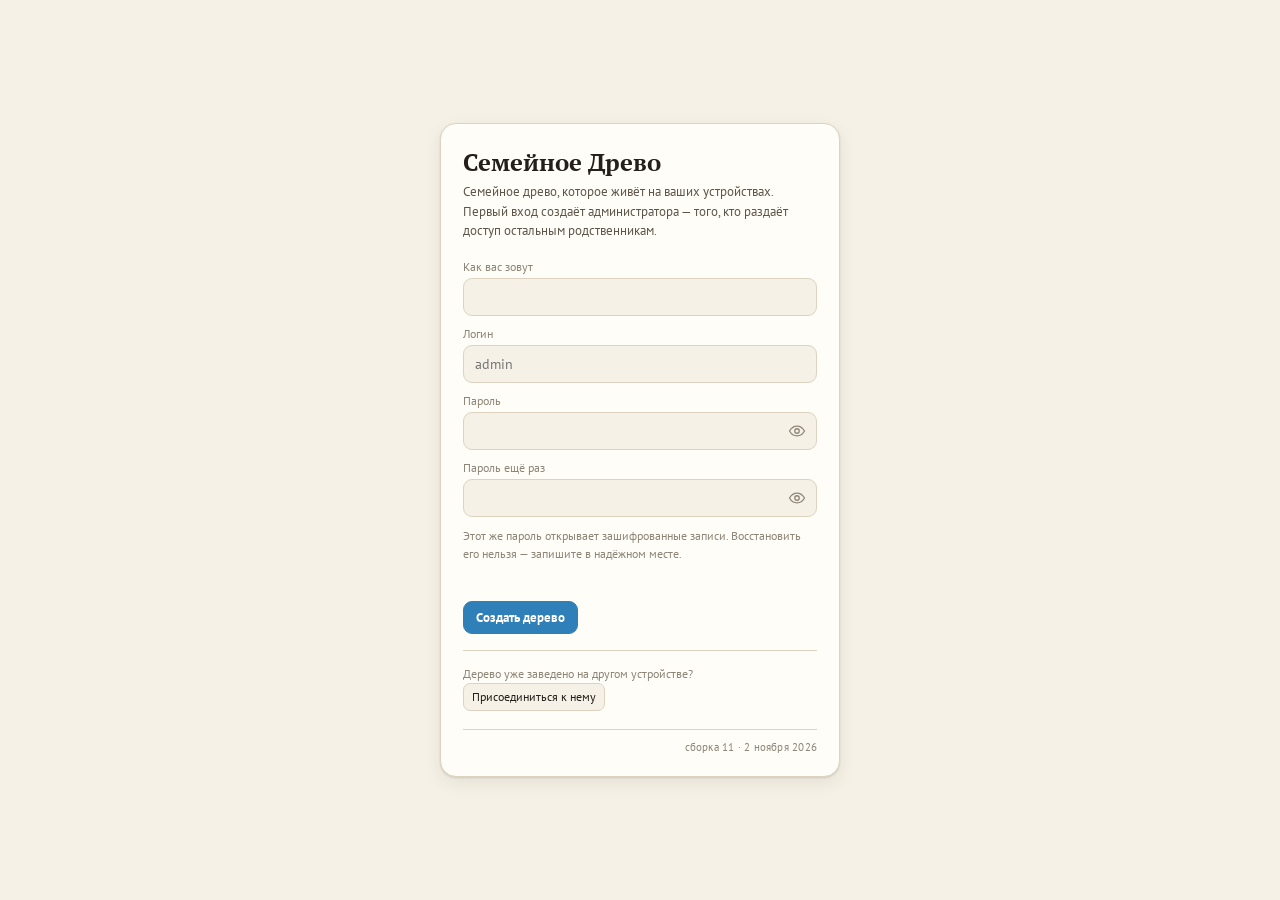
==== index.html @ 8a09f3ac "Add files via upload" ====
<!doctype html>
<html lang="ru">
<head>
<link rel="manifest" href="manifest.webmanifest">
<link rel="apple-touch-icon" href="icons/icon-192.png">
<meta charset="utf-8">
<meta name="viewport" content="width=device-width, initial-scale=1, viewport-fit=cover">
<title>Семейное Древо</title>
<meta name="theme-color" content="#2f7fb8">
<link rel="stylesheet" href="https://fonts.googleapis.com/css2?family=PT+Sans:wght@400;700&family=PT+Serif:wght@400;700&family=PT+Mono&display=swap">
<style>/* Семейное Древо — оформление.
   Композиция: верхняя панель → вкладки → полотно во всю высоту;
   слева выдвижная карточка персоны, справа внизу переключатель вида дерева. */

:root {
  /* бумага и чернила: палитра старого семейного альбома */
  --paper:        #f6f1e6;
  --paper-2:      #fffdf8;
  --ink:          #241f1a;
  --ink-soft:     #5d554a;
  --ink-faint:    #8d8577;
  --line:         #ddd3c0;
  --accent:       #2f7fb8;
  --accent-ink:   #ffffff;
  --male:         #cde6f7;
  --male-top:     #eaf5fd;
  --male-bot:     #afd4ee;
  --male-edge:    #6aa9d4;
  --female:       #fbd3e2;
  --female-top:   #fdeef4;
  --female-bot:   #f4b8ce;
  --female-edge:  #dd8fae;
  --neutral:      #ece7dc;
  --neutral-top:  #f7f4ec;
  --neutral-bot:  #ded7c8;
  --neutral-edge: #bdb3a1;
  --mourn:        #15120f;
  --line-tree:    #a69c89;
  --good:         #3f7d5a;
  --warn:         #a9741f;
  --bad:          #a4402f;
  --shadow:       0 1px 2px rgba(40,32,20,.14), 0 6px 18px rgba(40,32,20,.08);
  --radius:       10px;

  --font-display: "PT Serif", Georgia, "Times New Roman", serif;
  --font-body:    "PT Sans", "Segoe UI", system-ui, -apple-system, sans-serif;
  --font-data:    "PT Mono", ui-monospace, "SF Mono", Consolas, monospace;
  --ui-size:      14px;
  --tab-size:     14px;
  --icon-size:    17px;
  --tree-bg:      var(--paper);
  color-scheme: light;
}

@media (prefers-color-scheme: dark) {
  :root:not([data-theme="light"]) {
    --paper:        #1a1714;
    --paper-2:      #221e1a;
    --ink:          #ece5d9;
    --ink-soft:     #b3a998;
    --ink-faint:    #837a6c;
    --line:         #3a342c;
    --accent:       #5fa8dc;
    --accent-ink:   #10212c;
    --male:         #1d3444;
    --male-top:     #27465c;
    --male-bot:     #16262f;
    --male-edge:    #3f6f93;
    --female:       #3c2230;
    --female-top:   #4e2d3f;
    --female-bot:   #2d1924;
    --female-edge:  #8d5570;
    --neutral:      #2a251f;
    --neutral-top:  #38322a;
    --neutral-bot:  #1f1b16;
    --neutral-edge: #4d463c;
    --mourn:        #000000;
    --line-tree:    #6b6353;
    --good:         #6fae89;
    --warn:         #d3a55c;
    --bad:          #d47a68;
    --shadow:       0 1px 2px rgba(0,0,0,.4), 0 6px 20px rgba(0,0,0,.35);
    color-scheme: dark;
  }
}
:root[data-theme="dark"] {
  --paper:        #1a1714;
  --paper-2:      #221e1a;
  --ink:          #ece5d9;
  --ink-soft:     #b3a998;
  --ink-faint:    #837a6c;
  --line:         #3a342c;
  --accent:       #5fa8dc;
  --accent-ink:   #10212c;
  --male:         #1d3444;
  --male-top:     #27465c;
  --male-bot:     #16262f;
  --male-edge:    #3f6f93;
  --female:       #3c2230;
  --female-top:   #4e2d3f;
  --female-bot:   #2d1924;
  --female-edge:  #8d5570;
  --neutral:      #2a251f;
  --neutral-top:  #38322a;
  --neutral-bot:  #1f1b16;
  --neutral-edge: #4d463c;
  --mourn:        #000000;
  --line-tree:    #6b6353;
  --good:         #6fae89;
  --warn:         #d3a55c;
  --bad:          #d47a68;
  --shadow:       0 1px 2px rgba(0,0,0,.4), 0 6px 20px rgba(0,0,0,.35);
  color-scheme: dark;
}

* { box-sizing: border-box; }
/* flex и grid перебивают стандартное поведение hidden — возвращаем его */
[hidden] { display: none !important; }
html, body { height: 100%; }
body {
  margin: 0;
  font-family: var(--font-body);
  font-size: var(--ui-size);
  background: var(--paper);
  color: var(--ink);
  -webkit-text-size-adjust: 100%;
  overflow: hidden;
}
button, input, select, textarea { font: inherit; color: inherit; }
button { cursor: pointer; }
h1, h2, h3 { font-family: var(--font-display); font-weight: 700; text-wrap: balance; margin: 0; }
a { color: var(--accent); }

/* ---------- каркас ---------- */
#app { display: flex; flex-direction: column; height: 100%; }

.topbar {
  display: flex; align-items: center; gap: 10px;
  padding-block: 8px;
  padding-left: max(12px, env(safe-area-inset-left, 0px));
  padding-right: max(12px, env(safe-area-inset-right, 0px));
  background: var(--paper-2);
  border-bottom: 1px solid var(--line);
  flex: 0 0 auto;
}
.brand { display: flex; align-items: center; gap: 8px; min-width: 0; }
.brand-mark {
  width: 26px; height: 26px; flex: 0 0 auto; border-radius: 7px;
  background: var(--accent); color: var(--accent-ink);
  display: grid; place-items: center; font-family: var(--font-display); font-weight: 700; font-size: 15px;
}
.brand-name { font-family: var(--font-display); font-size: 16px; font-weight: 700; white-space: nowrap; }
.tree-name {
  font-size: 12px; color: var(--ink-faint); white-space: nowrap;
  overflow: hidden; text-overflow: ellipsis;
}

.search-wrap { position: relative; flex: 1 1 auto; max-width: 440px; min-width: 0; }
.search-wrap input {
  width: 100%; padding: 7px 64px 7px 30px;
  border: 1px solid var(--line); border-radius: 999px;
  background: var(--paper); outline: none;
}
.search-wrap input:focus { border-color: var(--accent); box-shadow: 0 0 0 3px rgba(47,127,184,.18); }
.search-ico {
  position: absolute; left: 9px; top: 50%; transform: translateY(-50%);
  color: var(--ink-faint); font-size: 15px; display: flex; pointer-events: none;
}
.search-mic, .search-clear {
  position: absolute; top: 50%; transform: translateY(-50%);
  border: 0; background: transparent; padding: 5px; border-radius: 50%;
  line-height: 0; color: var(--ink-faint); font-size: 15px;
}
.search-mic:hover, .search-clear:hover { background: var(--neutral); color: var(--ink); }
.search-mic { right: 6px; }
.search-mic.rec { color: var(--bad); animation: pulse 1.1s infinite; }
.search-clear { right: 32px; }
@keyframes pulse { 50% { opacity: .35; } }
@media (prefers-reduced-motion: reduce) { .search-mic.rec { animation: none; } }

.results {
  position: absolute; top: calc(100% + 6px); left: 0; right: 0; z-index: 60;
  background: var(--paper-2); border: 1px solid var(--line); border-radius: 12px;
  box-shadow: var(--shadow); max-height: 60vh; overflow: auto; padding: 4px;
}
.results button {
  display: flex; gap: 10px; align-items: center; width: 100%; text-align: left;
  border: 0; background: transparent; padding: 7px 8px; border-radius: 8px;
}
.results button:hover, .results button:focus-visible { background: var(--neutral); }
.results .r-sub { font-size: 12px; color: var(--ink-faint); }

.topbar-right { display: flex; align-items: center; gap: 6px; margin-left: auto; }
.ico { width: 1.25em; height: 1.25em; flex: 0 0 auto; display: block; }

.icon-btn {
  border: 1px solid transparent; background: transparent; color: var(--ink-soft);
  min-width: calc(var(--icon-size) * 2);
  height: calc(var(--icon-size) * 2);
  padding: 0 calc(var(--icon-size) * 0.4);
  border-radius: 9px; display: inline-flex; align-items: center; justify-content: center;
  gap: 6px; font-size: var(--icon-size); line-height: 1;
}
.icon-btn .lbl { font-size: calc(var(--ui-size) * 0.92); font-family: var(--font-body); }
.icon-btn:hover { background: var(--neutral); color: var(--ink); }
.icon-btn.accent { color: var(--accent); border-color: color-mix(in srgb, var(--accent) 35%, transparent); }
.icon-btn.accent:hover { background: color-mix(in srgb, var(--accent) 12%, transparent); color: var(--accent); }
@media (max-width: 1180px) { .icon-btn .lbl { display: none; } }
.who { font-size: 12px; color: var(--ink-faint); white-space: nowrap; }
.who b { color: var(--ink); font-weight: 700; }

/* ---------- вкладки ---------- */
.tabs {
  display: flex; align-items: stretch; gap: 2px; overflow-x: auto; flex: 0 0 auto;
  padding-left: max(8px, env(safe-area-inset-left, 0px));
  padding-right: max(8px, env(safe-area-inset-right, 0px));
  background: var(--paper-2); border-bottom: 1px solid var(--line);
  scrollbar-width: thin;
}
.tabs button {
  border: 0; background: transparent; color: var(--ink-soft);
  padding: 9px 14px; font-size: var(--tab-size); white-space: nowrap;
  border-bottom: 2px solid transparent; display: flex; align-items: center; gap: 6px;
}
.tabs button[aria-selected="true"] { color: var(--ink); border-bottom-color: var(--accent); font-weight: 700; }
.tabs .tab-add { color: var(--ink-faint); font-size: 16px; padding-inline: 10px; }
.tabs .tab-close { font-size: 12px; opacity: .5; }

/* ---------- панели ---------- */
.panes { position: relative; flex: 1 1 auto; min-height: 0; }
.pane { position: absolute; inset: 0; display: none; }
.pane.active { display: block; }
.pane-scroll { position: absolute; inset: 0; overflow: auto;
  padding-block: 16px;
  padding-left: max(16px, env(safe-area-inset-left, 0px));
  padding-right: max(16px, env(safe-area-inset-right, 0px));
}

/* ---------- полотно дерева ---------- */
#treeHost {
  position: absolute; inset: 0; overflow: hidden; touch-action: none;
  background: var(--tree-bg);
  cursor: grab;
}
/* своя картинка под деревом; приглушается слоем цвета сверху */
#treeBgImage {
  position: absolute; inset: 0; pointer-events: none;
  background-position: center; background-repeat: no-repeat;
  background-size: cover;
}
#treeBgImage.tile { background-repeat: repeat; background-size: auto; }
#treeBgImage::after {
  content: ""; position: absolute; inset: 0;
  background: var(--tree-bg); opacity: var(--tree-fade, .35);
}
#treeHost.grid {
  background:
    radial-gradient(circle at 1px 1px, var(--line) 1px, transparent 0) 0 0/28px 28px,
    var(--tree-bg);
}
#treeHost.grabbing { cursor: grabbing; }
#treeCanvas, #treeLines { position: absolute; left: 0; top: 0; transform-origin: 0 0; }
#treeLines { pointer-events: none; }
.lnk-parent, .lnk-couple {
  fill: none; stroke: var(--line-tree); stroke-width: 2;
  shape-rendering: crispEdges;          /* линии строго по осям — без размытия */
}
.lnk-couple { stroke: var(--accent); opacity: .6; }

.node {
  position: absolute; display: flex; align-items: center; gap: 8px;
  padding: 6px 8px;
  background: linear-gradient(170deg, var(--neutral-top) 0%, var(--neutral) 58%, var(--neutral-bot) 100%);
  border: 1px solid var(--neutral-edge);
  box-shadow: var(--shadow);
  transition: box-shadow .12s, transform .12s;
}
.node:hover { transform: translateY(-1px); box-shadow: 0 2px 4px rgba(40,32,20,.2), 0 10px 24px rgba(40,32,20,.14); }
.node.sex-m {
  background: linear-gradient(170deg, var(--male-top) 0%, var(--male) 58%, var(--male-bot) 100%);
  border-color: var(--male-edge);
}
.node.sex-f {
  background: linear-gradient(170deg, var(--female-top) 0%, var(--female) 58%, var(--female-bot) 100%);
  border-color: var(--female-edge);
}
/* раскрыта карточка этого человека — пометка снимается при закрытии */
.node.is-open { outline: 2px solid var(--accent); outline-offset: 1px; }

/* Траурная лента: человека нет в живых. Лежит на верхнем левом углу
   фотокарточки под 45°, обрезается её же формой — поэтому видна и при
   круглом фото, и при любом скруглении. */
/* Полоса идёт под 45° через верхний левый угол фотокарточки.
   Толщина и отступ от угла настраиваются: --mourn-w и --mourn-gap. */
.node-ph .mourn-corner,
.pv-ph .mourn-corner,
.sheet-ph .mourn-corner {
  position: absolute; left: 0; top: 0; right: 0; bottom: 0;
  pointer-events: none; z-index: 3;
  background: linear-gradient(135deg,
    transparent 0 var(--mourn-gap, 0px),
    var(--mourn) var(--mourn-gap, 0px),
    var(--mourn) calc(var(--mourn-gap, 0px) + var(--mourn-w, 14px)),
    transparent calc(var(--mourn-gap, 0px) + var(--mourn-w, 14px)));
}
/* Если фотокарточка отключена, лента ложится на угол самого эскиза. */
.node-mourn {
  position: absolute; inset: 0; border-radius: inherit;
  overflow: hidden; pointer-events: none; z-index: 4;
}
.node-mourn::before {
  content: ""; position: absolute; left: 0; top: 0; width: 70px; height: 70px;
  background: linear-gradient(135deg,
    transparent 0 var(--mourn-gap, 0px),
    var(--mourn) var(--mourn-gap, 0px),
    var(--mourn) calc(var(--mourn-gap, 0px) + var(--mourn-w, 14px)),
    transparent calc(var(--mourn-gap, 0px) + var(--mourn-w, 14px)));
}

.node-ph {
  flex: 0 0 auto; background: var(--paper-2) center/cover no-repeat;
  border: 1px solid rgba(0,0,0,.08); position: relative; overflow: hidden;
}
.node-ph .ico { width: 72%; height: 72%; margin: 14%; color: var(--ink-faint); opacity: .45; }
.node-ph.has-img .ico { display: none; }
.node-txt { min-width: 0; flex: 1 1 auto; overflow: hidden; }
.node-name { font-weight: 700; line-height: 1.2; overflow: hidden; display: -webkit-box; -webkit-line-clamp: 3; -webkit-box-orient: vertical; }
.node-years { color: var(--ink-soft); font-family: var(--font-data); margin-top: 2px; }
.node-lock { position: absolute; top: 2px; right: 3px; line-height: 0; opacity: .65; }
.node-plus {
  position: absolute; left: 50%; bottom: -11px; transform: translateX(-50%);
  width: 22px; height: 22px; border-radius: 50%; border: 1px solid var(--good);
  background: var(--paper-2); color: var(--good); line-height: 0;
  display: grid; place-items: center; padding: 0; z-index: 3;
  box-shadow: 0 1px 3px rgba(0,0,0,.25); opacity: 0; transition: opacity .12s;
}
.node-plus .ico { width: 14px; height: 14px; }
.node-plus:hover { background: var(--good); color: var(--paper-2); }
.node:hover .node-plus, .node-plus:focus-visible { opacity: 1; }
@media (pointer: coarse) { .node-plus { opacity: .92; } }

/* плавающие кнопки вида дерева — справа внизу */
.viewdock {
  position: absolute; z-index: 30;
  right: calc(12px + env(safe-area-inset-right, 0px));
  bottom: calc(12px + env(safe-area-inset-bottom, 0px));
  display: flex; gap: 6px; background: var(--paper-2);
  border: 1px solid var(--line); border-radius: 12px; padding: 4px; box-shadow: var(--shadow);
}
.viewdock button {
  border: 0; background: transparent; color: var(--ink-soft);
  padding: 7px 10px; border-radius: 9px; font-size: 13px;
  display: flex; align-items: center; gap: 6px;
}
.viewdock button[aria-pressed="true"] { background: var(--accent); color: var(--accent-ink); }
.zoomdock {
  position: absolute; z-index: 30;
  right: calc(12px + env(safe-area-inset-right, 0px));
  bottom: calc(62px + env(safe-area-inset-bottom, 0px));
  display: flex; flex-direction: column; gap: 4px;
}
.zoomdock button {
  width: 34px; height: 34px; border-radius: 9px; border: 1px solid var(--line);
  background: var(--paper-2); color: var(--ink-soft); box-shadow: var(--shadow);
  font-size: 15px; display: grid; place-items: center;
}
.zoomdock button:hover { color: var(--ink); background: var(--neutral); }

/* ---------- карточка персоны ---------- */
.sheet {
  position: absolute; z-index: 50; background: var(--paper-2);
  border: 1px solid var(--line); box-shadow: var(--shadow);
  display: flex; flex-direction: column;
  left: max(10px, env(safe-area-inset-left, 0px)); top: 10px; bottom: 10px; width: 370px;
  border-radius: 14px; overflow: hidden;
}
.sheet[hidden] { display: none !important; }
@media (max-width: 760px) {
  .sheet { left: 0; right: 0; width: auto; top: auto; height: 76%; border-radius: 16px 16px 0 0; bottom: 0; }
}
.sheet-head {
  display: flex; gap: 10px; align-items: flex-start; padding: 12px;
  border-bottom: 1px solid var(--line); flex: 0 0 auto;
}
.sheet-ph {
  width: 64px; height: 64px; border-radius: 10px; flex: 0 0 auto;
  background: var(--neutral) center/cover no-repeat; border: 1px solid var(--line);
  display: grid; place-items: center; font-size: 24px; color: var(--ink-faint);
}
.sheet-title { font-family: var(--font-display); font-size: 17px; line-height: 1.25; }
.sheet-sub { font-size: 12px; color: var(--ink-faint); margin-top: 3px; font-family: var(--font-data); }
.sheet-body { flex: 1 1 auto; overflow: auto; padding: 12px; }
.sheet-tabs { display: flex; flex-wrap: wrap; gap: 2px 0; padding: 0 10px; border-bottom: 1px solid var(--line); flex: 0 0 auto; }
.sheet-tabs button {
  border: 0; background: transparent; color: var(--ink-soft); padding: 8px 10px;
  font-size: 13px; border-bottom: 2px solid transparent; white-space: nowrap;
}
.sheet-tabs button[aria-selected="true"] { color: var(--ink); border-bottom-color: var(--accent); font-weight: 700; }

/* Название сверху, поле под ним во всю ширину: длинные значения
   (адрес, место, имя) помещаются целиком. */
.row { display: grid; grid-template-columns: 1fr; gap: 3px; margin-bottom: 10px; }
.row > label {
  font-size: 11px; letter-spacing: .04em; text-transform: uppercase;
  color: var(--ink-faint); padding: 0;
}
.row input:not([type=checkbox]):not([type=radio]),
.row select, .row textarea, .field-val {
  width: 100%; min-width: 0; padding: 7px 9px; border: 1px solid var(--line);
  border-radius: 8px; background: var(--paper); outline: none;
}
.row input:not([type=checkbox]):focus, .row select:focus, .row textarea:focus {
  border-color: var(--accent); box-shadow: 0 0 0 3px rgba(47,127,184,.16);
}
.row textarea { min-height: 70px; resize: vertical; }

/* Галочки и переключатели: свой размер, без растягивания на всю строку */
input[type=checkbox], input[type=radio] {
  width: 17px; height: 17px; flex: 0 0 auto; margin: 0;
  accent-color: var(--accent); cursor: pointer;
}
.row input[type=checkbox] { margin-top: 3px; }
label.inline { cursor: pointer; }
.inline { display: flex; gap: 6px; align-items: center; }
.inline > * { min-width: 0; }

.btn {
  border: 1px solid var(--line); background: var(--paper); color: var(--ink);
  padding: 7px 12px; border-radius: 9px; font-size: 13px; display: inline-flex; align-items: center; gap: 6px;
}
.btn:hover { background: var(--neutral); }
.btn-primary { background: var(--accent); border-color: var(--accent); color: var(--accent-ink); font-weight: 700; }
.btn-primary:hover { filter: brightness(1.07); background: var(--accent); }
.btn-danger { color: var(--bad); border-color: var(--bad); background: transparent; }
.btn-sm { padding: 4px 8px; font-size: 12px; border-radius: 7px; }
.btn-row { display: flex; flex-wrap: wrap; gap: 6px; margin-top: 10px; }

.chip {
  display: inline-flex; align-items: center; gap: 5px; padding: 3px 9px;
  border-radius: 999px; background: var(--neutral); font-size: 12px; color: var(--ink-soft);
}
.chip.lock { background: color-mix(in srgb, var(--warn) 18%, transparent); color: var(--warn); }

.sect-title {
  font-size: 11px; letter-spacing: .09em; text-transform: uppercase;
  color: var(--ink-faint); margin: 14px 0 7px;
}
.sect-title:first-child { margin-top: 0; }

.media-grid { display: grid; grid-template-columns: repeat(auto-fill, minmax(84px, 1fr)); gap: 7px; }
.media-tile {
  position: relative; aspect-ratio: 1; border-radius: 9px; overflow: hidden;
  border: 1px solid var(--line); background: var(--neutral) center/cover no-repeat;
  display: grid; place-items: center; font-size: 22px; color: var(--ink-faint); padding: 0;
}
.media-tile .m-name {
  position: absolute; inset: auto 0 0 0; background: rgba(0,0,0,.55); color: #fff;
  font-size: 10px; padding: 2px 4px; white-space: nowrap; overflow: hidden; text-overflow: ellipsis;
}
.media-tile .m-lock { position: absolute; top: 3px; right: 3px; font-size: 11px; }

.list { display: flex; flex-direction: column; gap: 6px; }
.list-item {
  display: flex; gap: 9px; align-items: center; padding: 8px 10px;
  border: 1px solid var(--line); border-radius: 10px; background: var(--paper);
}
.list-item .li-main { flex: 1 1 auto; min-width: 0; }
.list-item .li-sub { font-size: 12px; color: var(--ink-faint); }
.mini-ph {
  width: 34px; height: 34px; border-radius: 8px; flex: 0 0 auto;
  background: var(--neutral) center/cover no-repeat; display: grid; place-items: center;
  font-size: 15px; color: var(--ink-faint); border: 1px solid var(--line);
}
.mini-ph .ico { width: 20px; height: 20px; }
.sheet-ph { position: relative; overflow: hidden; }
.sheet-ph .ico { width: 34px; height: 34px; opacity: .45; }
.media-tile .ico { width: 26px; height: 26px; }
.m-lock .ico { width: 13px; height: 13px; }
.node-lock .ico { width: 11px; height: 11px; }
.tab-close .ico { width: 12px; height: 12px; vertical-align: -1px; }
.mic-btn { padding: 5px 7px; line-height: 0; }
.btn .ico { width: 1.1em; height: 1.1em; }

/* ---------- модальные окна ---------- */
.modal-back {
  position: fixed; inset: 0; z-index: 100; background: rgba(20,14,8,.45);
  display: grid; place-items: center; padding: 16px;
}
.modal-back[hidden] { display: none !important; }
.modal {
  background: var(--paper-2); border: 1px solid var(--line); border-radius: 14px;
  box-shadow: var(--shadow); width: min(560px, 100%); max-height: 88vh;
  display: flex; flex-direction: column; overflow: hidden;
}
/* настройки шире: иначе ползунки и образец тесно жмутся друг к другу */
.modal.wide { width: min(880px, 100%); max-height: 92vh; }
/* вкладки настроек закреплены, прокручивается только содержимое */
.modal.wide .modal-body {
  padding: 0; display: flex; flex-direction: column; overflow: hidden; min-height: 0;
}
.modal.wide #setTabs {
  flex: 0 0 auto; margin: 0; padding: 0 15px;
  border-bottom: 1px solid var(--line); background: var(--paper-2);
}
.modal.wide #setBody {
  flex: 1 1 auto; overflow: auto; min-height: 0;
  padding: 0 15px 15px;
}
.modal-head { padding: 13px 15px; border-bottom: 1px solid var(--line); display: flex; align-items: center; gap: 10px; }
.modal-head h2 { font-size: 16px; flex: 1 1 auto; }
.modal-body { padding: 15px; overflow: auto; }
.modal-foot { padding: 11px 15px; border-top: 1px solid var(--line); display: flex; gap: 8px; justify-content: flex-end; flex-wrap: wrap; }

/* ---------- экран входа ---------- */
.gate {
  position: fixed; inset: 0; z-index: 200; display: grid; place-items: center;
  background: var(--paper);
  padding-block: 24px;
  padding-left: max(16px, env(safe-area-inset-left, 0px));
  padding-right: max(16px, env(safe-area-inset-right, 0px));
  overflow: auto;
}
.gate[hidden] { display: none !important; }
.gate-card {
  width: min(400px, 100%); background: var(--paper-2); border: 1px solid var(--line);
  border-radius: 16px; padding: 22px; box-shadow: var(--shadow);
}
.gate h1 { font-size: 24px; margin-bottom: 4px; }
.gate .lede { color: var(--ink-soft); font-size: 13px; margin: 0 0 18px; line-height: 1.5; }
.gate label { display: block; font-size: 12px; color: var(--ink-faint); margin: 10px 0 4px; }
.gate input {
  width: 100%; padding: 9px 11px; border: 1px solid var(--line);
  border-radius: 9px; background: var(--paper); outline: none;
}
.gate input:focus { border-color: var(--accent); box-shadow: 0 0 0 3px rgba(47,127,184,.18); }
.gate .err { color: var(--bad); font-size: 12px; min-height: 16px; margin-top: 8px; }
.gate .alt { margin-top: 14px; display: flex; gap: 8px; flex-wrap: wrap; }
/* номер сборки — чтобы было видно, обновилась ли программа на этом устройстве */
.gate-ver {
  margin: 18px 0 0; padding-top: 10px; border-top: 1px solid var(--line);
  font-size: 11px; color: var(--ink-faint); text-align: right; letter-spacing: .02em;
}

/* ---------- фото, изменения, календарь, карта ---------- */
.photo-wall { display: grid; grid-template-columns: repeat(auto-fill, minmax(132px, 1fr)); gap: 9px; }
.photo-wall .media-tile { aspect-ratio: 4/3; }

.change {
  display: flex; gap: 10px; padding: 9px 11px; border-bottom: 1px solid var(--line); align-items: flex-start;
}
.change:last-child { border-bottom: 0; }
.change .c-dot {
  width: 8px; height: 8px; border-radius: 50%; flex: 0 0 auto; margin-top: 6px; background: var(--accent);
}
.change.add .c-dot { background: var(--good); }
.change.delete .c-dot { background: var(--bad); }
.change.media .c-dot { background: var(--warn); }
.change .c-meta { font-size: 12px; color: var(--ink-faint); font-family: var(--font-data); }

.cal-day {
  display: flex; gap: 10px; align-items: center; padding: 9px 11px;
  border: 1px solid var(--line); border-radius: 10px; background: var(--paper); margin-bottom: 7px;
}
.cal-when {
  flex: 0 0 auto; width: 62px; text-align: center; font-family: var(--font-data);
  font-size: 12px; color: var(--ink-soft); line-height: 1.3;
}
.cal-when b { display: block; font-size: 17px; color: var(--ink); }
.cal-soon { color: var(--good); font-weight: 700; }

#mapCanvas, .map-host {
  position: relative; width: 100%; height: 100%; overflow: hidden;
  background: var(--neutral); touch-action: none; cursor: grab;
  user-select: none; -webkit-user-select: none;
}
.map-tile { -webkit-user-drag: none; user-drag: none; pointer-events: none; }
#mapCanvas.grabbing { cursor: grabbing; }
.map-tile { position: absolute; width: 256px; height: 256px; }
.map-pin {
  position: absolute; width: 20px; height: 20px; margin: -20px 0 0 -10px;
  border-radius: 50% 50% 50% 0; transform: rotate(-45deg);
  border: 2px solid var(--paper-2); box-shadow: 0 1px 4px rgba(0,0,0,.4); padding: 0;
}
.map-pin.birth { background: var(--good); }
.map-pin.death { background: var(--ink-soft); }
.map-pin.event { background: var(--warn); }
.map-attr {
  position: absolute; right: 4px; bottom: 2px; font-size: 10px;
  background: rgba(255,255,255,.8); color: #333; padding: 1px 5px; border-radius: 4px;
}
.map-ctl { position: absolute; left: 10px; top: 10px; display: flex; flex-direction: column; gap: 4px; z-index: 5; }
.map-ctl .btn { width: 32px; height: 32px; padding: 0; display: grid; place-items: center; }

/* панель над картой выбора точки */
.map-tools {
  position: absolute; z-index: 6; left: 50px; right: 10px; top: 10px;
  display: flex; gap: 6px; align-items: center;
}
.map-tools input {
  flex: 1 1 auto; min-width: 0; padding: 7px 10px; border: 1px solid var(--line);
  border-radius: 9px; background: var(--paper-2); outline: none;
}
.map-tools input:focus { border-color: var(--accent); box-shadow: 0 0 0 3px rgba(47,127,184,.18); }
.map-tools .btn { background: var(--paper-2); }
.map-hits {
  position: absolute; z-index: 7; left: 50px; right: 10px; top: 50px;
  background: var(--paper-2); border: 1px solid var(--line); border-radius: 10px;
  box-shadow: var(--shadow); max-height: 220px; overflow: auto; padding: 4px;
}
.map-hits[hidden] { display: none !important; }
.map-hits button {
  display: block; width: 100%; text-align: left; border: 0; background: transparent;
  padding: 7px 9px; border-radius: 7px; font-size: 13px;
}
.map-hits button:hover { background: var(--neutral); }
.map-pick-wrap { position: relative; border: 1px solid var(--line); border-radius: 10px; overflow: hidden; }
.map-pick-wrap.full {
  position: fixed; inset: 0; z-index: 140; border-radius: 0; border: 0;
}
.map-crosshair {
  position: absolute; left: 50%; top: 50%; width: 28px; height: 28px; margin: -14px 0 0 -14px;
  pointer-events: none; z-index: 5; opacity: .5; color: var(--ink);
}

/* ---------- настройки ---------- */
.set-grid { display: grid; gap: 14px; grid-template-columns: repeat(auto-fit, minmax(260px, 1fr)); }
.set-card { border: 1px solid var(--line); border-radius: 12px; padding: 14px; background: var(--paper-2); }
.set-card h3 { font-size: 14px; margin-bottom: 10px; }
.set-row { display: grid; grid-template-columns: 1fr auto; gap: 8px; align-items: center; margin-bottom: 9px; font-size: 13px; }
.set-row input[type=range] { width: 120px; }
.set-row output { font-family: var(--font-data); font-size: 12px; color: var(--ink-faint); min-width: 38px; text-align: right; }
.swatches { display: flex; gap: 6px; flex-wrap: wrap; }
.swatch { width: 26px; height: 26px; border-radius: 7px; border: 2px solid transparent; padding: 0; }
.swatch[aria-pressed="true"] { border-color: var(--ink); }

.preview-node {
  display: inline-flex; align-items: center; gap: 8px; padding: 6px 8px;
  background: var(--male); border: 1px solid var(--male-edge); box-shadow: var(--shadow);
}

.empty { color: var(--ink-faint); font-size: 13px; text-align: center; padding: 34px 16px; line-height: 1.6; }
.toast {
  position: fixed; z-index: 300; left: 50%; transform: translateX(-50%);
  bottom: calc(22px + env(safe-area-inset-bottom, 0px));
  background: var(--ink); color: var(--paper); padding: 9px 15px; border-radius: 10px;
  font-size: 13px; box-shadow: var(--shadow); max-width: 90vw;
}
.toast[hidden] { display: none !important; }

.note { font-size: 12px; color: var(--ink-faint); line-height: 1.5; }
.sr { position: absolute; width: 1px; height: 1px; overflow: hidden; clip: rect(0 0 0 0); }
:focus-visible { outline: 2px solid var(--accent); outline-offset: 2px; }
table.data { width: 100%; border-collapse: collapse; font-size: 13px; }
table.data th, table.data td { text-align: left; padding: 6px 8px; border-bottom: 1px solid var(--line); }
table.data th { font-size: 11px; text-transform: uppercase; letter-spacing: .06em; color: var(--ink-faint); font-weight: 400; }

/* ---------- узкие экраны ---------- */
@media (max-width: 720px) {
  .brand-name, .tree-name { display: none; }
  .who { display: none; }
  .topbar { gap: 7px; }
  .icon-btn { width: 32px; height: 32px; font-size: 15px; }
  .viewdock button { padding: 7px 9px; font-size: 12px; }
  .viewdock button .lbl { display: none; }
}
@media (max-width: 420px) {
  #btnCalendar, #btnMap { display: none; }
  .viewdock { right: 8px; bottom: calc(8px + env(safe-area-inset-bottom, 0px)); }
  .zoomdock { bottom: calc(56px + env(safe-area-inset-bottom, 0px)); right: 8px; }
}

/* ---------- значок синхронизации ---------- */
#btnSync.spin .ico { animation: sync-spin 1.1s linear infinite; }
#btnSync.spin { color: var(--accent); }
#btnSync.bad { color: var(--warn); }
@keyframes sync-spin { to { transform: rotate(360deg); } }
@media (prefers-reduced-motion: reduce) { #btnSync.spin .ico { animation: none; } #btnSync.spin { opacity: .6; } }
.set-card details summary { outline-offset: 3px; }
.set-card ol { margin: 8px 0 0; }

/* ---------- приглашение в пустом дереве ---------- */
.tree-empty {
  position: absolute; inset: 0; z-index: 4;
  display: grid; place-items: center;
  padding-block: 24px;
  padding-left: max(16px, env(safe-area-inset-left, 0px));
  padding-right: max(16px, env(safe-area-inset-right, 0px));
  pointer-events: none;
}
.tree-empty[hidden] { display: none !important; }
.tree-empty > div {
  pointer-events: auto; text-align: center; max-width: 420px;
  background: var(--paper-2); border: 1px solid var(--line);
  border-radius: 16px; padding: 26px 22px; box-shadow: var(--shadow);
}
.tree-empty h2 { font-size: 19px; margin-bottom: 8px; }
.tree-empty p { color: var(--ink-soft); font-size: 13px; line-height: 1.6; margin: 0 0 16px; }
.tree-empty .ico { width: 42px; height: 42px; color: var(--accent); margin: 0 auto 12px; }
.tree-empty .btn-row { justify-content: center; }

/* ---------- живой образец окошка в настройках ---------- */
.preview-stage {
  border: 1px solid var(--line); border-radius: 12px;
  padding: 20px 14px; display: grid; place-items: center; gap: 12px;
  min-height: 132px; overflow: hidden;
}
.preview-stage .pv-row { display: flex; gap: 14px; align-items: center; flex-wrap: wrap; justify-content: center; }
.pv-node {
  position: relative; display: flex; align-items: center; gap: 8px; padding: 6px 8px;
  border: 1px solid var(--neutral-edge);
  background: linear-gradient(170deg, var(--neutral-top) 0%, var(--neutral) 58%, var(--neutral-bot) 100%);
  box-shadow: var(--shadow); flex: 0 0 auto;
}
.pv-node.m {
  background: linear-gradient(170deg, var(--male-top) 0%, var(--male) 58%, var(--male-bot) 100%);
  border-color: var(--male-edge);
}
.pv-node.f {
  background: linear-gradient(170deg, var(--female-top) 0%, var(--female) 58%, var(--female-bot) 100%);
  border-color: var(--female-edge);
}

.pv-txt { overflow: hidden; }
.pv-ph {
  position: relative;        /* без этого лента ложилась не на фото, а на весь эскиз */
  flex: 0 0 auto; background: var(--paper-2); border: 1px solid rgba(0,0,0,.08);
  display: grid; place-items: center; color: var(--ink-faint); overflow: hidden;
}
.pv-ph .ico { width: 72%; height: 72%; opacity: .45; }
.pv-txt { min-width: 0; }
.pv-name { font-weight: 700; line-height: 1.2; }
.pv-years { color: var(--ink-soft); font-family: var(--font-data); margin-top: 2px; }
.preview-hint { font-size: 11px; color: var(--ink-faint); text-align: center; }

/* ---------- выбор цвета ---------- */
.color-pick { display: flex; gap: 8px; align-items: center; flex-wrap: wrap; }
.color-pick input[type=color] {
  width: 34px; height: 28px; padding: 0; border: 1px solid var(--line);
  border-radius: 7px; background: transparent; cursor: pointer;
}

/* ---------- строка журнала с удалением ---------- */
.change { position: relative; }
.change .c-del {
  opacity: 0; border: 0; background: transparent; color: var(--ink-faint);
  padding: 4px; border-radius: 7px; line-height: 0; flex: 0 0 auto; align-self: center;
}
.change:hover .c-del, .change .c-del:focus-visible { opacity: 1; }
.change .c-del:hover { color: var(--bad); background: color-mix(in srgb, var(--bad) 12%, transparent); }
@media (pointer: coarse) { .change .c-del { opacity: .65; } }

/* ---------- настройки на узком экране ---------- */
@media (max-width: 560px) {
  .set-row {
    grid-template-columns: 1fr;
    justify-items: start;
    gap: 5px;
    padding-bottom: 4px;
    border-bottom: 1px solid var(--line);
  }
  .set-row:last-child { border-bottom: 0; }
  .set-row > span:first-child { color: var(--ink-faint); font-size: 12px; }
  .set-row input[type=range] { width: 100%; max-width: 260px; }
  .set-row .inline { width: 100%; }
  .set-row select { max-width: 100%; }
  .color-pick { width: 100%; }
}

/* ---------- полоса сохранения в карточке ---------- */
.sheet-bar {
  flex: 0 0 auto; display: flex; align-items: center; gap: 8px;
  padding: 9px 12px; border-top: 1px solid var(--line);
  background: color-mix(in srgb, var(--warn) 12%, var(--paper-2));
}
.sheet-bar .bar-count { flex: 1 1 auto; font-size: 12px; color: var(--ink-soft); min-width: 0; }

/* ---------- строка «на карте» ---------- */
.map-row { display: flex; flex-wrap: wrap; gap: 6px; align-items: center; }
.map-link {
  display: inline-flex; align-items: center; gap: 5px; text-decoration: none;
  border: 1px solid var(--line); border-radius: 8px; padding: 5px 9px;
  font-size: 13px; background: var(--paper);
}
.map-link:hover { background: var(--neutral); }
.map-link .ico { width: 14px; height: 14px; }
.map-coord { font-family: var(--font-data); font-size: 11px; color: var(--ink-faint); }

/* ---------- настройки: образец остаётся на виду ---------- */
.set-sticky {
  position: sticky; top: 0; z-index: 4;
  background: var(--paper-2);
  padding-top: 14px; margin: 0 0 14px;
}
.set-sticky .set-card { margin: 0; }
.set-sticky::after {
  content: ""; position: absolute; left: 0; right: 0; bottom: -14px; height: 14px;
  background: linear-gradient(var(--paper-2), transparent);
  pointer-events: none;
}
@media (min-width: 900px) {
  .modal.wide .set-grid-2 {
    display: grid; grid-template-columns: 1fr 1fr; gap: 14px; align-items: start;
  }
}

/* ---------- сортируемые таблицы ---------- */
table.data th.sortable { cursor: pointer; user-select: none; white-space: nowrap; }
table.data th.sortable:hover { color: var(--ink); }
table.data th .sort-mark { opacity: .45; margin-left: 4px; font-size: 10px; }
table.data th[aria-sort] { color: var(--ink); font-weight: 700; }
table.data th[aria-sort] .sort-mark { opacity: 1; color: var(--accent); }
table.data tbody tr:hover { background: var(--neutral); }
.table-wrap { overflow-x: auto; border: 1px solid var(--line); border-radius: 12px; background: var(--paper-2); }
.table-wrap table.data { min-width: 560px; }
.sort-bar { display: flex; gap: 6px; flex-wrap: wrap; align-items: center; margin: 0 0 12px; }

.sort-bar .btn[aria-pressed="true"] {
  background: var(--accent); border-color: var(--accent); color: var(--accent-ink); font-weight: 700;
}
.chip.add { background: color-mix(in srgb, var(--good) 18%, transparent); color: var(--good); }
.chip.delete { background: color-mix(in srgb, var(--bad) 16%, transparent); color: var(--bad); }
.chip.media { background: color-mix(in srgb, var(--warn) 18%, transparent); color: var(--warn); }

/* адрес: широкое поле на несколько строк */
.field-wide {
  width: 100%; margin-top: 5px; padding: 7px 9px; min-height: 46px;
  border: 1px solid var(--line); border-radius: 8px; background: var(--paper);
  outline: none; resize: vertical; line-height: 1.45; font: inherit;
}
.field-wide:focus { border-color: var(--accent); box-shadow: 0 0 0 3px rgba(47,127,184,.16); }

/* ---------- кому видна запись ---------- */
.acl-ctl { display: flex; gap: 6px; align-items: center; flex-wrap: wrap; }
.acl-ctl select { flex: 0 1 auto; width: auto; min-width: 170px; }
.acl-names {
  display: block; margin-top: 3px; font-size: 11px; color: var(--ink-faint);
  overflow-wrap: anywhere;
}
.viewer-list {
  display: flex; flex-direction: column; gap: 4px;
  max-height: 46vh; overflow: auto;
  border: 1px solid var(--line); border-radius: 10px; padding: 5px; background: var(--paper);
}
.viewer-row {
  display: flex; align-items: center; gap: 10px; padding: 7px 9px;
  border-radius: 8px; cursor: pointer;
}
.viewer-row:hover { background: var(--neutral); }
.viewer-row .li-main { display: flex; flex-direction: column; min-width: 0; }
.viewer-row .mini-ph { width: 28px; height: 28px; }
.viewer-row .mini-ph .ico { width: 16px; height: 16px; }

/* ---------- показать пароль ---------- */
.pw-wrap { position: relative; display: block; }
.gate .pw-wrap input, .row .pw-wrap input { width: 100%; padding-right: 40px; }
.pw-eye {
  position: absolute; right: 6px; top: 50%; transform: translateY(-50%);
  border: 0; background: transparent; color: var(--ink-faint);
  padding: 5px; border-radius: 7px; line-height: 0; cursor: pointer;
}
.pw-eye .ico { width: 18px; height: 18px; }
.pw-eye:hover { color: var(--ink); background: var(--neutral); }
</style>
</head>
<body>


<!-- ввод в программу -->
<div class="gate" id="gate"></div>

<div id="app" hidden>
  <header class="topbar">
    <div class="brand">
      <span class="brand-mark" aria-hidden="true">Д</span>
      <span>
        <span class="brand-name">Семейное Древо</span>
        <span class="tree-name" id="treeName"></span>
      </span>
    </div>

    <div class="search-wrap">
      <span class="search-ico" id="qIco" aria-hidden="true"></span>
      <label class="sr" for="q">Поиск по людям и данным</label>
      <input id="q" type="search" placeholder="Имя, место, год, запись…" autocomplete="off">
      <button class="search-clear" id="qClear" type="button" title="Очистить" aria-label="Очистить"></button>
      <button class="search-mic" id="qMic" type="button" title="Найти голосом" aria-label="Найти голосом"></button>
      <div class="results" id="qResults" hidden></div>
    </div>

    <div class="topbar-right">
      <button class="icon-btn accent" id="btnAdd" type="button" title="Добавить человека">
        <span class="lbl">Добавить</span></button>
      <button class="icon-btn" id="btnSync" type="button" title="Синхронизировать" hidden></button>
      <button class="icon-btn" id="btnCalendar" type="button" title="Календарь дат"></button>
      <button class="icon-btn" id="btnMap" type="button" title="Карта мест"></button>
      <button class="icon-btn" id="btnSettings" type="button" title="Настройки">
        <span class="lbl">Настройки</span></button>
      <span class="who" id="who"></span>
      <button class="icon-btn" id="btnLogout" type="button" title="Выйти из программы">
        <span class="lbl">Выйти</span></button>
    </div>
  </header>

  <nav class="tabs" id="tabs" role="tablist"></nav>

  <main class="panes">
    <!-- дерево -->
    <section class="pane active" id="pane-tree">
      <div id="treeHost">
        <div id="treeBgImage" hidden></div>
        <svg id="treeLines" xmlns="http://www.w3.org/2000/svg"></svg>
        <div id="treeCanvas"></div>
      </div>
      <div class="tree-empty" id="treeEmpty" hidden></div>
      <div class="zoomdock">
        <button id="zoomIn" type="button" title="Приблизить" aria-label="Приблизить"></button>
        <button id="zoomOut" type="button" title="Отдалить" aria-label="Отдалить"></button>
        <button id="zoomFit" type="button" title="Вписать всё дерево" aria-label="Вписать всё дерево"></button>
      </div>
      <div class="viewdock" id="viewdock" role="group" aria-label="Вид дерева">
        <button type="button" data-view="vertical" aria-pressed="true" title="Вертикальное дерево"><span class="lbl">Вертикальное</span></button>
        <button type="button" data-view="horizontal" aria-pressed="false" title="Горизонтальное дерево"><span class="lbl">Горизонтальное</span></button>
        <button type="button" data-view="butterfly" aria-pressed="false" title="Вид «бабочка»"><span class="lbl">Бабочка</span></button>
      </div>
      <aside class="sheet" id="sheet" hidden></aside>
    </section>

    <section class="pane" id="pane-photos"><div class="pane-scroll"></div></section>
    <section class="pane" id="pane-changes"><div class="pane-scroll"></div></section>
    <section class="pane" id="pane-calendar"><div class="pane-scroll"></div></section>
    <section class="pane" id="pane-people"><div class="pane-scroll"></div></section>
    <section class="pane" id="pane-notes"><div class="pane-scroll"></div></section>
    <section class="pane" id="pane-map"><div id="mapCanvas"></div></section>
  </main>
</div>

<div class="modal-back" id="modalBack" hidden></div>
<div class="toast" id="toast" hidden></div>


<script>/* Семейное Древо — значки.
   Рисованные, одним цветом, тянутся за размером шрифта кнопки.
   Эмодзи тут не годятся: на разных телефонах они выглядят по-разному,
   а часть из них вообще не читается как действие. */
(function (global) {
  'use strict';

  var P = {
    /* шестерёнку заменяем на ползунки — её узнают увереннее */
    settings: '<line x1="4" y1="7" x2="20" y2="7"/><line x1="4" y1="12" x2="20" y2="12"/>' +
      '<line x1="4" y1="17" x2="20" y2="17"/>' +
      '<circle cx="9" cy="7" r="2.3"/><circle cx="15" cy="12" r="2.3"/><circle cx="8" cy="17" r="2.3"/>',

    /* дверь со стрелкой наружу — «выйти», а не «выключить» */
    logout: '<path d="M14 4H6a2 2 0 0 0-2 2v12a2 2 0 0 0 2 2h8"/>' +
      '<polyline points="17 8 21 12 17 16"/><line x1="21" y1="12" x2="10" y2="12"/>',

    /* микрофон с подставкой — ни с чем не спутать */
    mic: '<rect x="9" y="3" width="6" height="11" rx="3"/>' +
      '<path d="M5.5 11.5a6.5 6.5 0 0 0 13 0"/>' +
      '<line x1="12" y1="18" x2="12" y2="21"/><line x1="8.5" y1="21" x2="15.5" y2="21"/>',

    calendar: '<rect x="3" y="5" width="18" height="16" rx="2"/>' +
      '<line x1="3" y1="10" x2="21" y2="10"/>' +
      '<line x1="8" y1="3" x2="8" y2="7"/><line x1="16" y1="3" x2="16" y2="7"/>' +
      '<circle cx="8.5" cy="14.5" r="1.1" fill="currentColor" stroke="none"/>' +
      '<circle cx="12" cy="14.5" r="1.1" fill="currentColor" stroke="none"/>' +
      '<circle cx="15.5" cy="14.5" r="1.1" fill="currentColor" stroke="none"/>',

    map: '<polygon points="3 6 9 3 15 6 21 3 21 18 15 21 9 18 3 21"/>' +
      '<line x1="9" y1="3" x2="9" y2="18"/><line x1="15" y1="6" x2="15" y2="21"/>',

    pin: '<path d="M12 21s7-6.2 7-11a7 7 0 1 0-14 0c0 4.8 7 11 7 11z"/><circle cx="12" cy="10" r="2.5"/>',

    crosshair: '<circle cx="12" cy="12" r="7"/><line x1="12" y1="1.5" x2="12" y2="5"/>' +
      '<line x1="12" y1="19" x2="12" y2="22.5"/><line x1="1.5" y1="12" x2="5" y2="12"/>' +
      '<line x1="19" y1="12" x2="22.5" y2="12"/>' +
      '<circle cx="12" cy="12" r="1.6" fill="currentColor" stroke="none"/>',

    fullscreen: '<polyline points="8 3 3 3 3 8"/><polyline points="16 3 21 3 21 8"/>' +
      '<polyline points="21 16 21 21 16 21"/><polyline points="3 16 3 21 8 21"/>',

    search: '<circle cx="10.5" cy="10.5" r="6.5"/><line x1="15.5" y1="15.5" x2="21" y2="21"/>',

    eye: '<path d="M2 12s3.8-6.5 10-6.5S22 12 22 12s-3.8 6.5-10 6.5S2 12 2 12z"/>' +
      '<circle cx="12" cy="12" r="3"/>',
    eyeOff: '<path d="M4.5 8.2C2.9 9.8 2 12 2 12s3.8 6.5 10 6.5c1.7 0 3.2-.3 4.5-.9"/>' +
      '<path d="M9.6 5.8c.8-.2 1.6-.3 2.4-.3 6.2 0 10 6.5 10 6.5s-1 1.8-2.8 3.4"/>' +
      '<path d="M9.9 9.9a3 3 0 0 0 4.2 4.2"/><line x1="3" y1="3" x2="21" y2="21"/>',

    /* человек с плюсом — «добавить персону» */
    addPerson: '<circle cx="9" cy="8" r="3.6"/>' +
      '<path d="M2.6 20a6.4 6.4 0 0 1 12.8 0"/>' +
      '<line x1="18.5" y1="6" x2="18.5" y2="13"/><line x1="15" y1="9.5" x2="22" y2="9.5"/>',

    person: '<circle cx="12" cy="8" r="3.8"/><path d="M5 20a7 7 0 0 1 14 0"/>',

    /* Профиль сбоку, лицом влево — как на приложенном образце.
       Заливкой: силуэт читается лучше контура на размере 40 точек.
       Опорные точки лица: нос — самая левая вершина (5.8), подбородок — 10.4. */
    personM:
      '<path d="M13.2 2.8C17 2.8 19 5.4 19 8.6c0 2.4-.7 4.3-2 5.5' +
      'c-1 1-2.7 1.7-4.2 1.5L11.6 15.2 11.9 14.1 11.1 13.4 7.4 12 10.5 10.2' +
      'C10.1 7.4 10.6 2.8 13.2 2.8z"/>' +
      '<path d="M2.6 21.8c.2-2.9 2.4-4.4 5.2-5l3-.7v-2.3l1.2.6c1.3.6 2.8.5 4-.3' +
      'l.3-.2v2.2l3 .7c2.8.6 5 2.1 5.2 5z"/>',

    personF:
      /* та же голова и плечи, плюс волосы, уходящие на спину */
      '<path d="M13.2 2.6c4.4 0 7.2 2.9 7.2 6.9 0 2.2-.45 4-1.35 5.3l1.35 4.5' +
      'c.24.8-.36 1.6-1.2 1.6h-2.6l-1.3-4.9.55-.5c1.5-1.35 2.25-3.2 2.25-5.5' +
      'c0-2.6-1.8-4.5-4.4-4.6z"/>' +
      '<path d="M13.2 2.8C17 2.8 19 5.4 19 8.6c0 2.4-.7 4.3-2 5.5' +
      'c-1 1-2.7 1.7-4.2 1.5L11.6 15.2 11.9 14.1 11.1 13.4 7.4 12 10.5 10.2' +
      'C10.1 7.4 10.6 2.8 13.2 2.8z"/>' +
      '<path d="M2.6 21.8c.2-2.9 2.4-4.4 5.2-5l3-.7v-2.3l1.2.6c1.3.6 2.8.5 4-.3' +
      'l.3-.2v2.2l3 .7c2.8.6 5 2.1 5.2 5z"/>',

    sync: '<path d="M20.5 11a8.5 8.5 0 0 0-14.8-5"/><polyline points="4 3 4 7 8 7"/>' +
      '<path d="M3.5 13a8.5 8.5 0 0 0 14.8 5"/><polyline points="20 21 20 17 16 17"/>',

    close: '<line x1="6" y1="6" x2="18" y2="18"/><line x1="18" y1="6" x2="6" y2="18"/>',
    plus: '<line x1="12" y1="5" x2="12" y2="19"/><line x1="5" y1="12" x2="19" y2="12"/>',
    minus: '<line x1="5" y1="12" x2="19" y2="12"/>',
    expand: '<polyline points="9 3 3 3 3 9"/><polyline points="15 21 21 21 21 15"/>' +
      '<line x1="3" y1="3" x2="10" y2="10"/><line x1="21" y1="21" x2="14" y2="14"/>',
    trash: '<polyline points="4 7 20 7"/><path d="M9 7V4.5h6V7"/>' +
      '<path d="M6 7l1 13h10l1-13"/><line x1="10" y1="11" x2="10" y2="17"/>' +
      '<line x1="14" y1="11" x2="14" y2="17"/>',
    photo: '<rect x="3" y="5" width="18" height="14" rx="2"/><circle cx="8.5" cy="10" r="1.8"/>' +
      '<polyline points="4 17 9.5 12 13 15 16.5 12 20 15.5"/>',
    upload: '<path d="M4 15v4a2 2 0 0 0 2 2h12a2 2 0 0 0 2-2v-4"/>' +
      '<polyline points="8 8 12 4 16 8"/><line x1="12" y1="4" x2="12" y2="16"/>',
    clock: '<circle cx="12" cy="12" r="8.5"/><polyline points="12 7 12 12 15.5 14"/>',
    tree: '<circle cx="12" cy="4.6" r="2.4"/><circle cx="5.5" cy="19.4" r="2.4"/>' +
      '<circle cx="18.5" cy="19.4" r="2.4"/><path d="M12 7v4H5.5v6M12 11h6.5v6"/>',
    down: '<line x1="12" y1="4" x2="12" y2="18"/><polyline points="6 13 12 19 18 13"/>',
    right: '<line x1="4" y1="12" x2="18" y2="12"/><polyline points="13 6 19 12 13 18"/>',
    butterfly: '<path d="M12 5v14"/><path d="M11 7C8 3.5 3 4.5 3 9c0 3.5 4.5 4 8 3"/>' +
      '<path d="M13 7c3-3.5 8-2.5 8 2 0 3.5-4.5 4-8 3"/>' +
      '<path d="M11 13c-3 0-6 1.5-6 4.5 0 2 3 2.5 6-1"/>' +
      '<path d="M13 13c3 0 6 1.5 6 4.5 0 2-3 2.5-6-1"/>',
    note: '<path d="M5 3h9l5 5v13H5z"/><polyline points="14 3 14 8 19 8"/>' +
      '<line x1="8" y1="13" x2="16" y2="13"/><line x1="8" y1="17" x2="13" y2="17"/>',
    lock: '<rect x="5" y="10" width="14" height="10" rx="2"/>' +
      '<path d="M8.5 10V7a3.5 3.5 0 0 1 7 0v3"/>',
    list: '<line x1="9" y1="6" x2="20" y2="6"/><line x1="9" y1="12" x2="20" y2="12"/>' +
      '<line x1="9" y1="18" x2="20" y2="18"/><circle cx="4.5" cy="6" r="1.3" fill="currentColor" stroke="none"/>' +
      '<circle cx="4.5" cy="12" r="1.3" fill="currentColor" stroke="none"/>' +
      '<circle cx="4.5" cy="18" r="1.3" fill="currentColor" stroke="none"/>'
  };

  // эти рисуются заливкой, а не контуром
  var FILLED = { personM: 1, personF: 1 };

  /** Значок как строка SVG. Размер задаётся снаружи, через CSS. */
  function icon(name, opts) {
    opts = opts || {};
    var body = P[name];
    if (!body) return '';
    var cls = 'ico' + (opts.cls ? ' ' + opts.cls : '');
    if (FILLED[name]) {
      return '<svg class="' + cls + '" viewBox="0 0 24 24" aria-hidden="true" focusable="false" ' +
        'fill="currentColor" stroke="none">' + body + '</svg>';
    }
    return '<svg class="' + cls + '" viewBox="0 0 24 24" aria-hidden="true" focusable="false" ' +
      'fill="none" stroke="currentColor" stroke-width="' + (opts.weight || 1.7) + '" ' +
      'stroke-linecap="round" stroke-linejoin="round">' + body + '</svg>';
  }

  icon.has = function (name) { return !!P[name]; };
  icon.paths = P;
  global.Icon = icon;
})(window);
</script>
<script>/* Семейное Древо — слой данных.
   Дерево и люди общие для всех пользователей; оформление — у каждого своё.
   Медиафайлы лежат в IndexedDB, приватные — в зашифрованном виде (AES-GCM). */
(function (global) {
  'use strict';

  var DB_NAME = 'drevo';
  var DB_VER = 1;
  var LS_TREE = 'drevo.tree';
  var LS_USERS = 'drevo.users';
  var LS_SESSION = 'drevo.session';
  var LS_PREFS = 'drevo.prefs.';
  var LS_DEVICE = 'drevo.device';
  var LS_SYNC = 'drevo.sync';

  /* ---------- маленькие помощники ---------- */
  function uid(prefix) {
    return (prefix || 'x') + '-' + Math.random().toString(36).slice(2, 9) + Date.now().toString(36).slice(-4);
  }
  function clone(o) { return JSON.parse(JSON.stringify(o)); }
  function nowISO() { return new Date().toISOString(); }
  function bytesToB64(buf) {
    var b = new Uint8Array(buf), s = '', i;
    for (i = 0; i < b.length; i++) s += String.fromCharCode(b[i]);
    return btoa(s);
  }
  function b64ToBytes(s) {
    var bin = atob(s), b = new Uint8Array(bin.length), i;
    for (i = 0; i < bin.length; i++) b[i] = bin.charCodeAt(i);
    return b;
  }

  /* ---------- IndexedDB для медиа ---------- */
  var dbp = null;
  function openDB() {
    if (dbp) return dbp;
    dbp = new Promise(function (res, rej) {
      if (!global.indexedDB) { rej(new Error('IndexedDB недоступна')); return; }
      var rq = indexedDB.open(DB_NAME, DB_VER);
      rq.onupgradeneeded = function (e) {
        var db = e.target.result;
        if (!db.objectStoreNames.contains('blobs')) db.createObjectStore('blobs');
      };
      rq.onsuccess = function () { res(rq.result); };
      rq.onerror = function () { rej(rq.error); };
    });
    return dbp;
  }
  function blobPut(key, blob) {
    return openDB().then(function (db) {
      return new Promise(function (res, rej) {
        var tx = db.transaction('blobs', 'readwrite');
        tx.objectStore('blobs').put(blob, key);
        tx.oncomplete = function () { res(key); };
        tx.onerror = function () { rej(tx.error); };
      });
    });
  }
  function blobGet(key) {
    return openDB().then(function (db) {
      return new Promise(function (res, rej) {
        var tx = db.transaction('blobs', 'readonly');
        var rq = tx.objectStore('blobs').get(key);
        rq.onsuccess = function () { res(rq.result || null); };
        rq.onerror = function () { rej(rq.error); };
      });
    });
  }
  function blobDel(key) {
    return openDB().then(function (db) {
      return new Promise(function (res) {
        var tx = db.transaction('blobs', 'readwrite');
        tx.objectStore('blobs').delete(key);
        tx.oncomplete = function () { res(); };
        tx.onerror = function () { res(); };
      });
    });
  }

  /* ---------- шифрование приватных файлов и записей ---------- */
  var cryptoKey = null;          // CryptoKey текущего дерева
  var subtle = global.crypto && global.crypto.subtle ? global.crypto.subtle : null;

  function deriveKey(passphrase, saltB64) {
    if (!subtle) return Promise.resolve(null);
    var salt = b64ToBytes(saltB64);
    return subtle.importKey('raw', new TextEncoder().encode(passphrase), 'PBKDF2', false, ['deriveKey'])
      .then(function (base) {
        return subtle.deriveKey(
          { name: 'PBKDF2', salt: salt, iterations: 200000, hash: 'SHA-256' },
          base, { name: 'AES-GCM', length: 256 }, false, ['encrypt', 'decrypt']);
      });
  }
  function encryptBlob(blob) {
    if (!cryptoKey) return Promise.resolve({ blob: blob, enc: false });
    return blob.arrayBuffer().then(function (buf) {
      var iv = crypto.getRandomValues(new Uint8Array(12));
      return subtle.encrypt({ name: 'AES-GCM', iv: iv }, cryptoKey, buf).then(function (ct) {
        var out = new Uint8Array(12 + ct.byteLength);
        out.set(iv, 0); out.set(new Uint8Array(ct), 12);
        return { blob: new Blob([out], { type: 'application/octet-stream' }), enc: true };
      });
    });
  }
  function decryptBlob(blob, mime) {
    if (!cryptoKey) return Promise.reject(new Error('Нет ключа расшифровки'));
    return blob.arrayBuffer().then(function (buf) {
      var all = new Uint8Array(buf);
      var iv = all.slice(0, 12), ct = all.slice(12);
      return subtle.decrypt({ name: 'AES-GCM', iv: iv }, cryptoKey, ct).then(function (pt) {
        return new Blob([pt], { type: mime || 'application/octet-stream' });
      });
    });
  }
  function encryptText(str) {
    if (!cryptoKey) return Promise.resolve(null);
    var iv = crypto.getRandomValues(new Uint8Array(12));
    return subtle.encrypt({ name: 'AES-GCM', iv: iv }, cryptoKey, new TextEncoder().encode(str))
      .then(function (ct) { return bytesToB64(iv) + '.' + bytesToB64(ct); });
  }
  function decryptText(packed) {
    if (!cryptoKey || !packed) return Promise.resolve('');
    var parts = String(packed).split('.');
    if (parts.length !== 2) return Promise.resolve('');
    return subtle.decrypt({ name: 'AES-GCM', iv: b64ToBytes(parts[0]) }, cryptoKey, b64ToBytes(parts[1]))
      .then(function (pt) { return new TextDecoder().decode(pt); })
      .catch(function () { return ''; });
  }
  /* Пароль хранится свёрткой PBKDF2 с личной солью. Раньше это был простой
     SHA-256; такие записи ещё проверяются, но при первом же удачном входе
     пересчитываются по-новому. Список пользователей едет вместе с деревом,
     поэтому свёртка должна быть дорогой для подбора. */
  var KDF_ITERS = 210000;

  function hashPassword(password, saltB64, iters) {
    saltB64 = saltB64 || bytesToB64(crypto.getRandomValues(new Uint8Array(16)));
    iters = iters || KDF_ITERS;
    if (!subtle) {
      return sha256hex(password + '::' + saltB64).then(function (h) {
        return { algo: 'sha256-plain', salt: saltB64, iters: 1, hash: h };
      });
    }
    return subtle.importKey('raw', new TextEncoder().encode(password), 'PBKDF2', false, ['deriveBits'])
      .then(function (base) {
        return subtle.deriveBits(
          { name: 'PBKDF2', salt: b64ToBytes(saltB64), iterations: iters, hash: 'SHA-256' },
          base, 256);
      })
      .then(function (bits) {
        return { algo: 'pbkdf2-sha256', salt: saltB64, iters: iters, hash: bytesToB64(bits) };
      });
  }

  /** одинаковы ли две строки — без подсказок по времени сравнения */
  function sameSecret(a, b) {
    a = String(a || ''); b = String(b || '');
    if (a.length !== b.length) return false;
    var diff = 0;
    for (var i = 0; i < a.length; i++) diff |= a.charCodeAt(i) ^ b.charCodeAt(i);
    return diff === 0;
  }

  function verifyPassword(user, password) {
    if (!user) return Promise.resolve(false);
    if (user.kdf && user.kdf.algo === 'pbkdf2-sha256') {
      return hashPassword(password, user.kdf.salt, user.kdf.iters)
        .then(function (r) { return sameSecret(r.hash, user.kdf.hash); });
    }
    if (user.kdf && user.kdf.algo === 'sha256-plain') {
      return sha256hex(password + '::' + user.kdf.salt)
        .then(function (h) { return sameSecret(h, user.kdf.hash); });
    }
    // записи старого образца
    return sha256hex(password + '::' + user.login)
      .then(function (h) { return sameSecret(h, user.hash); });
  }

  function sha256hex(str) {
    if (!subtle) return Promise.resolve('plain:' + str);
    return subtle.digest('SHA-256', new TextEncoder().encode(str)).then(function (b) {
      return Array.prototype.map.call(new Uint8Array(b), function (x) {
        return ('0' + x.toString(16)).slice(-2);
      }).join('');
    });
  }

  /* ---------- структура дерева ---------- */
  function emptyTree() {
    return {
      meta: {
        id: uid('tree'),
        name: 'Моё дерево',
        created: nowISO(),
        salt: bytesToB64(crypto.getRandomValues(new Uint8Array(16))),
        rootId: null,
        version: 1
      },
      persons: {},
      families: {},
      media: {},
      changes: [],
      tabs: [
        { id: 'tree', title: 'Дерево', icon: 'tree', builtin: true },
        { id: 'photos', title: 'Фото', icon: 'photo', builtin: true },
        { id: 'changes', title: 'Изменения', icon: 'clock', builtin: true }
      ],
      /* Учётные записи лежат в самом дереве, а не на устройстве: иначе
         логин, заведённый на компьютере, не существовал бы на телефоне.
         Пароли хранятся только как PBKDF2-свёртка с личной солью. */
      users: [],
      /* Приглашения: администратор создаёт ссылку, родственник открывает её
         и сам заводит себе имя, логин и пароль. */
      invites: [],
      /* следы удалённых записей: id -> когда удалили.
         Без них удаление, сделанное на одном устройстве, вернулось бы
         обратно при первой же синхронизации с другого. */
      tombstones: {}
    };
  }

  function newPerson(patch) {
    var p = {
      id: uid('I'),
      sex: 'U',
      surname: '', given: '', patronymic: '', maiden: '',
      birth: { date: '', place: '', lat: null, lng: null },
      death: { date: '', place: '', lat: null, lng: null },
      living: true,
      photo: null,          // id медиа, которое показывается в окошке
      note: '',
      fields: [],           // произвольные строки {id,label,value,type,acl}
      events: [],           // {id,type,date,place,lat,lng,note,acl}
      media: [],            // id медиа
      acl: { level: 'public', locked: false },
      updated: nowISO()
    };
    if (patch) for (var k in patch) p[k] = patch[k];
    return p;
  }

  /** настройки синхронизации; хранятся отдельно от дерева — у каждого устройства свои */
  function defaultSync() {
    return {
      mode: 'off',            // off | supabase | server | file
      auto: true,             // синхронизировать самостоятельно
      interval: 120,          // как часто, секунд
      lastAt: null,           // когда прошла последняя
      lastError: null,
      siteUrl: '',            // адрес установленной программы — основа для ссылок
      supabase: { url: '', key: '', treeId: '' },
      server: { url: '', key: '' },
      file: { handleName: '' }
    };
  }

  function newFamily(patch) {
    var f = {
      id: uid('F'), husb: null, wife: null, children: [],
      marriage: { date: '', place: '', lat: null, lng: null },
      divorced: false, updated: nowISO()
    };
    if (patch) for (var k in patch) f[k] = patch[k];
    return f;
  }

  /* ---------- Store ---------- */
  var Store = {
    tree: emptyTree(),
    session: null,
    prefs: null,
    listeners: [],

    on: function (fn) { this.listeners.push(fn); },
    emit: function (what) {
      var self = this;
      this.listeners.forEach(function (fn) { try { fn(what, self); } catch (e) { console.error(e); } });
    },

    /* --- загрузка/сохранение --- */
    load: function () {
      try {
        var raw = localStorage.getItem(LS_TREE);
        if (raw) this.tree = JSON.parse(raw);
      } catch (e) { console.warn('Дерево не прочиталось', e); }
      if (!this.tree || !this.tree.persons) this.tree = emptyTree();
      if (!this.tree.tabs) this.tree.tabs = emptyTree().tabs;
      if (!this.tree.tombstones) this.tree.tombstones = {};
      if (!this.tree.meta.updated) this.tree.meta.updated = nowISO();
      try {
        this.deviceId = localStorage.getItem(LS_DEVICE);
        if (!this.deviceId) {
          this.deviceId = uid('dev');
          localStorage.setItem(LS_DEVICE, this.deviceId);
        }
        this.sync = JSON.parse(localStorage.getItem(LS_SYNC) || 'null') || defaultSync();
      } catch (e) { this.deviceId = uid('dev'); this.sync = defaultSync(); }
      if (!Array.isArray(this.tree.users)) this.tree.users = [];
      if (!Array.isArray(this.tree.invites)) this.tree.invites = [];
      // перенос со старых версий, где список лежал отдельно на устройстве
      try {
        var old = localStorage.getItem(LS_USERS);
        if (old && !this.tree.users.length) {
          var list = JSON.parse(old);
          if (Array.isArray(list) && list.length) {
            this.tree.users = list.map(function (u) {
              u.updated = u.updated || u.created || nowISO();
              return u;
            });
            this.save(true);
          }
        }
        if (old) localStorage.removeItem(LS_USERS);
      } catch (e) {}
      try {
        var s = localStorage.getItem(LS_SESSION);
        this.session = s ? JSON.parse(s) : null;
      } catch (e) { this.session = null; }
      return this;
    },
    save: function (silent) {
      this.tree.meta.version = (this.tree.meta.version || 1) + 1;
      this.tree.meta.updated = nowISO();
      // первая же правка руками снимает метку «это образец»
      if (!silent && this.tree.meta.demo) delete this.tree.meta.demo;
      this.dirty = true;
      try { localStorage.setItem(LS_TREE, JSON.stringify(this.tree)); }
      catch (e) { console.error('Не удалось сохранить дерево', e); }
      if (!silent) this.emit('tree');
    },
    saveUsers: function () { this.save(true); },
    saveSync: function () {
      try { localStorage.setItem(LS_SYNC, JSON.stringify(this.sync)); } catch (e) {}
      this.emit('sync');
    },
    /** пометить запись удалённой, чтобы удаление разошлось по устройствам */
    bury: function (id) {
      this.tree.tombstones = this.tree.tombstones || {};
      this.tree.tombstones[id] = nowISO();
    },
    setSession: function (s) {
      this.session = s;
      try {
        if (s) localStorage.setItem(LS_SESSION, JSON.stringify(s));
        else localStorage.removeItem(LS_SESSION);
      } catch (e) {}
    },

    /* --- настройки оформления (у каждого пользователя свои) --- */
    defaultPrefs: function () {
      return {
        theme: 'auto',
        accent: '#2f7fb8',
        layout: 'vertical',
        card: { w: 168, h: 76, radius: 10, photo: 44, nameSize: 12, dateSize: 11,
                shape: 'rounded', dateWeight: 400,
                mournWidth: 14, mournGap: 0 },
        ui: { fontSize: 14, tabSize: 14, iconSize: 17 },
        treeBg: 'auto',      // 'auto' — как у страницы, иначе цвет
        treeGrid: false,     // точечная сетка на полотне
        treeImage: false,    // своя картинка под деревом
        treeImageFit: 'cover',   // cover | tile
        treeImageFade: 35,   // насколько приглушить, %
        showPhotos: true,
        showDates: true
      };
    },
    loadPrefs: function (userId) {
      var d = this.defaultPrefs();
      try {
        var raw = localStorage.getItem(LS_PREFS + userId);
        if (raw) {
          var p = JSON.parse(raw);
          for (var k in p) {
            if (p[k] && typeof p[k] === 'object' && d[k]) { for (var j in p[k]) d[k][j] = p[k][j]; }
            else d[k] = p[k];
          }
        }
      } catch (e) {}
      this.prefs = d;
      return d;
    },
    savePrefs: function () {
      if (!this.session) return;
      try { localStorage.setItem(LS_PREFS + this.session.userId, JSON.stringify(this.prefs)); } catch (e) {}
      this.emit('prefs');
    },

    /* --- журнал изменений --- */
    log: function (action, summary, targetId) {
      this.tree.changes.unshift({
        id: uid('c'), ts: nowISO(),
        user: this.session ? this.session.displayName : 'система',
        userId: this.session ? this.session.userId : null,
        action: action, summary: summary, target: targetId || null
      });
      if (this.tree.changes.length > 1000) this.tree.changes.length = 1000;
    },

    /* --- персоны --- */
    persons: function () {
      var t = this.tree, out = [];
      for (var id in t.persons) out.push(t.persons[id]);
      return out;
    },
    person: function (id) { return this.tree.persons[id] || null; },
    addPerson: function (patch) {
      var p = newPerson(patch);
      this.tree.persons[p.id] = p;
      if (!this.tree.meta.rootId) this.tree.meta.rootId = p.id;
      this.log('add', 'Добавлена персона: ' + this.fullName(p), p.id);
      this.save();
      return p;
    },
    updatePerson: function (id, patch, quiet) {
      var p = this.tree.persons[id];
      if (!p) return null;
      for (var k in patch) p[k] = patch[k];
      p.updated = nowISO();
      if (!quiet) this.log('edit', 'Изменена карточка: ' + this.fullName(p), id);
      this.save();
      return p;
    },
    removePerson: function (id) {
      var p = this.tree.persons[id];
      if (!p) return;
      var name = this.fullName(p);
      var self = this;
      (p.media || []).forEach(function (mid) { self.removeMedia(mid, true); });
      delete this.tree.persons[id];
      this.bury(id);
      for (var fid in this.tree.families) {
        var f = this.tree.families[fid];
        var hit = false;
        if (f.husb === id) { f.husb = null; hit = true; }
        if (f.wife === id) { f.wife = null; hit = true; }
        if (f.children.indexOf(id) >= 0) {
          f.children = f.children.filter(function (c) { return c !== id; });
          hit = true;
        }
        if (hit) f.updated = nowISO();
        if (!f.husb && !f.wife && !f.children.length) { delete this.tree.families[fid]; this.bury(fid); }
      }
      if (this.tree.meta.rootId === id) {
        var rest = Object.keys(this.tree.persons);
        this.tree.meta.rootId = rest.length ? rest[0] : null;
      }
      this.log('delete', 'Удалена персона: ' + name, null);
      this.save();
    },
    fullName: function (p) {
      if (!p) return '';
      var parts = [p.surname, p.given, p.patronymic].filter(Boolean);
      var n = parts.join(' ').trim();
      return n || 'Без имени';
    },
    shortName: function (p) {
      if (!p) return '';
      var n = [p.given, p.patronymic].filter(Boolean).join(' ');
      return (n + ' ' + (p.surname || '')).trim() || 'Без имени';
    },
    /** имя для обращения в окнах: имя и фамилия, без отчества */
    callName: function (p) {
      if (!p) return '';
      return [p.given, p.surname].filter(Boolean).join(' ') || this.fullName(p);
    },
    years: function (p) {
      if (!p) return '';
      var b = yr(p.birth && p.birth.date), d = yr(p.death && p.death.date);
      if (b && d) return b + ' – ' + d;
      if (b) return b;
      if (d) return '? – ' + d;
      return '';
    },

    /* --- семьи и связи --- */
    families: function () {
      var out = [];
      for (var id in this.tree.families) out.push(this.tree.families[id]);
      return out;
    },
    family: function (id) { return this.tree.families[id] || null; },
    addFamily: function (patch) {
      var f = newFamily(patch);
      this.tree.families[f.id] = f;
      return f;
    },
    /** семья, где человек — супруг */
    spouseFamilies: function (id) {
      return this.families().filter(function (f) { return f.husb === id || f.wife === id; });
    },
    /** семья, где человек — ребёнок */
    childFamily: function (id) {
      var all = this.families();
      for (var i = 0; i < all.length; i++) if (all[i].children.indexOf(id) >= 0) return all[i];
      return null;
    },
    parentsOf: function (id) {
      var f = this.childFamily(id);
      if (!f) return [];
      return [f.husb, f.wife].filter(Boolean).map(this.person.bind(this)).filter(Boolean);
    },
    childrenOf: function (id) {
      var self = this, out = [];
      this.spouseFamilies(id).forEach(function (f) {
        f.children.forEach(function (c) { if (out.indexOf(c) < 0) out.push(c); });
      });
      return out.map(function (c) { return self.person(c); }).filter(Boolean);
    },
    spousesOf: function (id) {
      var self = this, out = [];
      this.spouseFamilies(id).forEach(function (f) {
        var other = f.husb === id ? f.wife : f.husb;
        if (other && out.indexOf(other) < 0) out.push(other);
      });
      return out.map(function (c) { return self.person(c); }).filter(Boolean);
    },
    siblingsOf: function (id) {
      var f = this.childFamily(id);
      if (!f) return [];
      var self = this;
      return f.children.filter(function (c) { return c !== id; })
        .map(function (c) { return self.person(c); }).filter(Boolean);
    },
    linkChild: function (parentId, childId) {
      var fams = this.spouseFamilies(parentId), f;
      if (fams.length) f = fams[0];
      else {
        var p = this.person(parentId);
        f = this.addFamily(p && p.sex === 'F' ? { wife: parentId } : { husb: parentId });
      }
      if (f.children.indexOf(childId) < 0) f.children.push(childId);
      f.updated = nowISO();
      var old = this.childFamily(childId);
      if (old && old.id !== f.id) {
        old.children = old.children.filter(function (c) { return c !== childId; });
        old.updated = nowISO();
      }
      this.save();
      return f;
    },
    linkSpouse: function (aId, bId) {
      var a = this.person(aId), b = this.person(bId);
      if (!a || !b) return null;
      var fams = this.spouseFamilies(aId);
      var free = fams.filter(function (f) { return !f.husb || !f.wife; })[0];
      var f = free || this.addFamily({});
      if (a.sex === 'F') { f.wife = aId; f.husb = bId; }
      else { f.husb = aId; f.wife = bId; }
      f.updated = nowISO();
      this.save();
      return f;
    },
    linkParent: function (childId, parentId) {
      var f = this.childFamily(childId);
      var p = this.person(parentId);
      if (!f) f = this.addFamily({ children: [childId] });
      if (p && p.sex === 'F') f.wife = parentId; else f.husb = parentId;
      f.updated = nowISO();
      this.save();
      return f;
    },
    unlink: function (aId, bId) {
      var self = this;
      this.families().forEach(function (f) {
        var pair = (f.husb === aId && f.wife === bId) || (f.husb === bId && f.wife === aId);
        var hit = false;
        if (pair) { f.husb = null; f.wife = null; hit = true; }
        if ((f.husb === aId || f.wife === aId) && f.children.indexOf(bId) >= 0) {
          f.children = f.children.filter(function (c) { return c !== bId; }); hit = true;
        }
        if ((f.husb === bId || f.wife === bId) && f.children.indexOf(aId) >= 0) {
          f.children = f.children.filter(function (c) { return c !== aId; }); hit = true;
        }
        if (hit) f.updated = nowISO();
        if (!f.husb && !f.wife && !f.children.length) { delete self.tree.families[f.id]; self.bury(f.id); }
      });
      this.save();
    },

    /* --- медиа --- */
    addMedia: function (personId, file, opts) {
      var self = this;
      opts = opts || {};
      var id = uid('M');
      var acl = opts.acl || { level: 'public', locked: false };
      var isPrivate = acl.locked || acl.level === 'admin' || acl.level === 'owner';
      var step = isPrivate ? encryptBlob(file) : Promise.resolve({ blob: file, enc: false });
      return step.then(function (r) {
        return blobPut(id, r.blob).then(function () {
          var m = {
            id: id, personId: personId, kind: opts.kind || kindOf(file.type, file.name),
            name: file.name || 'файл', mime: file.type || 'application/octet-stream',
            size: file.size || 0, caption: opts.caption || '', date: opts.date || '',
            acl: acl, encrypted: r.enc, added: nowISO(),
            addedBy: self.session ? self.session.displayName : '',
            updated: nowISO(),
            uploaded: false,      // файл ещё не ушёл в общее хранилище
            origin: self.deviceId
          };
          self.tree.media[id] = m;
          var p = self.person(personId);
          if (p) {
            p.media = p.media || [];
            p.media.push(id);
            if (!p.photo && m.kind === 'photo') p.photo = id;
          }
          self.log('media', 'Добавлен файл «' + m.name + '» к ' + self.fullName(p), personId);
          self.save();
          return m;
        });
      });
    },
    removeMedia: function (id, quiet) {
      var m = this.tree.media[id];
      if (!m) return;
      var p = this.person(m.personId);
      if (p) {
        p.media = (p.media || []).filter(function (x) { return x !== id; });
        if (p.photo === id) p.photo = (p.media || []).filter(function (x) {
          return (this.tree.media[x] || {}).kind === 'photo';
        }.bind(this))[0] || null;
      }
      delete this.tree.media[id];
      this.bury(id);
      blobDel(id);
      if (p) p.updated = nowISO();
      if (!quiet) { this.log('media', 'Удалён файл «' + m.name + '»', m.personId); this.save(); }
    },
    mediaOf: function (personId) {
      var t = this.tree, out = [];
      (this.person(personId) || { media: [] }).media.forEach(function (id) {
        if (t.media[id]) out.push(t.media[id]);
      });
      return out;
    },
    allMedia: function () {
      var out = [];
      for (var id in this.tree.media) out.push(this.tree.media[id]);
      return out.sort(function (a, b) { return (b.added || '').localeCompare(a.added || ''); });
    },
    /** достать файл с диска, а если его тут нет — из общего хранилища */
    rawBlob: function (id) {
      var self = this;
      return blobGet(id).then(function (b) {
        if (b) return b;
        if (typeof self.fetchRemote === 'function') return self.fetchRemote(id);
        return null;
      });
    },
    /** URL для показа; расшифровывает приватные файлы на лету */
    mediaURL: function (id) {
      var m = this.tree.media[id];
      if (!m) return Promise.resolve(null);
      if (!this.canSee(m.acl)) return Promise.resolve(null);
      return this.rawBlob(id).then(function (b) {
        if (!b) return null;
        if (!m.encrypted) return URL.createObjectURL(b);
        return decryptBlob(b, m.mime).then(function (d) { return URL.createObjectURL(d); })
          .catch(function () { return null; });
      });
    },
    mediaBlob: function (id) {
      var m = this.tree.media[id];
      if (!m) return Promise.resolve(null);
      return this.rawBlob(id).then(function (b) {
        if (!b) return null;
        if (!m.encrypted) return b;
        return decryptBlob(b, m.mime).catch(function () { return null; });
      });
    },

    /* --- права доступа --- */
    isAdmin: function () { return !!(this.session && this.session.role === 'admin'); },
    canSee: function (acl) {
      if (!acl) return true;
      if (this.isAdmin()) return true;
      if (acl.level === 'admin' || acl.level === 'owner') return false;
      // «только выбранным»: поимённый список тех, кому запись открыта
      if (acl.level === 'chosen') {
        return !!(this.session && (acl.allow || []).indexOf(this.session.userId) >= 0);
      }
      if (acl.level === 'group') return !!this.session;
      return true;
    },
    canEdit: function (acl) {
      if (this.isAdmin()) return true;
      if (!acl) return !!this.session;
      if (acl.locked) return false;
      if (acl.level === 'admin' || acl.level === 'owner') return false;
      if (acl.level === 'chosen') return this.canSee(acl);
      return !!this.session;
    },
    /** имена тех, кому открыта запись */
    allowedNames: function (acl) {
      var self = this;
      return ((acl && acl.allow) || []).map(function (id) {
        var u = self.users.filter(function (x) { return x.id === id; })[0];
        return u ? u.displayName : null;
      }).filter(Boolean);
    },

    /* --- пользователи --- */
    createUser: function (login, password, role, displayName) {
      var self = this;
      return hashPassword(password).then(function (kdf) {
        var u = {
          id: uid('U'), login: String(login).toLowerCase().trim(), kdf: kdf,
          role: role || 'user', displayName: displayName || login,
          created: nowISO(), updated: nowISO(),
          invite: uid('inv'), active: true, webauthn: null
        };
        self.users.push(u);
        self.log('user', 'Создан пользователь ' + u.displayName + ' (' +
          (u.role === 'admin' ? 'администратор' : 'пользователь') + ')');
        self.save();
        return u;
      });
    },
    /* --- приглашения --- */
    invites: function () {
      if (!Array.isArray(this.tree.invites)) this.tree.invites = [];
      return this.tree.invites;
    },
    createInvite: function (role, note) {
      var inv = {
        id: uid('inv'), token: uid('t') + uid('k'),
        role: role === 'admin' ? 'admin' : 'user',
        note: note || '', created: nowISO(), updated: nowISO(),
        by: this.session ? this.session.displayName : '',
        usedBy: null, usedAt: null
      };
      this.invites().push(inv);
      this.log('user', 'Создано приглашение' + (inv.role === 'admin' ? ' (администратор)' : ''));
      this.save();
      return inv;
    },
    findInvite: function (token) {
      return this.invites().filter(function (i) { return i.token === token && !i.usedBy; })[0] || null;
    },
    dropInvite: function (id) {
      this.tree.invites = this.invites().filter(function (i) { return i.id !== id; });
      this.save();
    },
    /** родственник перешёл по ссылке и заводит себе запись */
    acceptInvite: function (token, login, password, displayName) {
      var self = this;
      var inv = this.findInvite(token);
      if (!inv) return Promise.resolve({ error: 'Ссылка уже использована или больше не действует' });
      login = String(login || '').toLowerCase().trim();
      if (this.users.some(function (u) { return u.login === login; })) {
        return Promise.resolve({ error: 'Такой логин уже занят — придумайте другой' });
      }
      return this.createUser(login, password, inv.role, displayName).then(function (u) {
        inv.usedBy = u.id;
        inv.usedAt = nowISO();
        inv.updated = nowISO();
        self.save();
        return { user: u };
      });
    },

    /** задать новый пароль (приглашение, смена) */
    setPassword: function (user, password) {
      var self = this;
      return hashPassword(password).then(function (kdf) {
        user.kdf = kdf;
        delete user.hash;
        user.updated = nowISO();
        self.save();
        return user;
      });
    },
    auth: function (login, password) {
      var self = this;
      var u = this.users.filter(function (x) {
        return x.login === String(login).toLowerCase().trim();
      })[0];
      if (!u || !u.active) return Promise.resolve(null);
      return verifyPassword(u, password).then(function (ok) {
        if (!ok) return null;
        // запись старого образца — пересчитать по-новому
        if (!u.kdf || u.kdf.algo !== 'pbkdf2-sha256') {
          return self.setPassword(u, password).then(function () { return u; });
        }
        return u;
      });
    },
    unlockCrypto: function (passphrase) {
      var self = this;
      return deriveKey(passphrase + '::' + this.tree.meta.id, this.tree.meta.salt).then(function (k) {
        cryptoKey = k;
        return !!k;
      });
    },
    hasCryptoKey: function () { return !!cryptoKey; },

    /* --- вкладки --- */
    addTab: function (title, kind) {
      var t = {
        id: uid('tab'), title: title, kind: kind || 'notes',
        builtin: false, content: '', updated: nowISO()
      };
      this.tree.tabs.push(t);
      this.log('tab', 'Добавлена вкладка «' + title + '»');
      this.save();
      return t;
    },
    removeTab: function (id) {
      var had = this.tree.tabs.some(function (t) { return t.id === id && !t.builtin; });
      this.tree.tabs = this.tree.tabs.filter(function (t) { return t.id !== id || t.builtin; });
      if (had) this.bury(id);
      this.save();
    },

    /* --- поиск --- */
    search: function (q) {
      q = String(q || '').trim().toLowerCase();
      if (!q) return [];
      var self = this, res = [];
      this.persons().forEach(function (p) {
        var hay = [p.surname, p.given, p.patronymic, p.maiden, p.note,
          p.birth && p.birth.place, p.death && p.death.place,
          p.birth && p.birth.date, p.death && p.death.date].filter(Boolean).join(' ').toLowerCase();
        (p.fields || []).forEach(function (f) {
          if (self.canSee(f.acl)) hay += ' ' + (f.label || '') + ' ' + (f.value || '');
        });
        (p.events || []).forEach(function (e) {
          hay += ' ' + (e.type || '') + ' ' + (e.place || '') + ' ' + (e.note || '');
        });
        var i = hay.indexOf(q);
        if (i >= 0) res.push({ person: p, score: (self.fullName(p).toLowerCase().indexOf(q) === 0 ? 0 : 1) + i / 1000 });
      });
      this.allMedia().forEach(function (m) {
        if (!self.canSee(m.acl)) return;
        var hay = ((m.name || '') + ' ' + (m.caption || '')).toLowerCase();
        if (hay.indexOf(q) >= 0) res.push({ media: m, person: self.person(m.personId), score: 2 });
      });
      return res.sort(function (a, b) { return a.score - b.score; }).slice(0, 60);
    },

    /* --- календарь --- */
    upcoming: function (days) {
      days = days || 60;
      var self = this, today = new Date(), out = [];
      function push(p, kind, dateStr) {
        var d = parseDate(dateStr);
        if (!d || !d.m || !d.d) return;
        var year = today.getFullYear();
        var next = new Date(year, d.m - 1, d.d);
        if (next < new Date(year, today.getMonth(), today.getDate())) next = new Date(year + 1, d.m - 1, d.d);
        var diff = Math.round((next - new Date(year, today.getMonth(), today.getDate())) / 86400000);
        if (diff <= days) out.push({ person: p, kind: kind, date: next, in: diff, age: d.y ? next.getFullYear() - d.y : null });
      }
      this.persons().forEach(function (p) {
        if (p.living !== false && !(p.death && p.death.date)) push(p, 'birth', p.birth && p.birth.date);
        else push(p, 'memory', p.death && p.death.date);
        (p.events || []).forEach(function (e) {
          if (self.canSee(e.acl) && e.date) push(p, e.type || 'event', e.date);
        });
      });
      return out.sort(function (a, b) { return a.in - b.in; });
    },

    /* --- точки для карты --- */
    places: function () {
      var self = this, out = [];
      function add(p, kind, obj) {
        if (!obj || obj.lat == null || obj.lng == null) return;
        out.push({ person: p, kind: kind, lat: +obj.lat, lng: +obj.lng, place: obj.place || '', date: obj.date || '' });
      }
      this.persons().forEach(function (p) {
        add(p, 'birth', p.birth);
        add(p, 'death', p.death);
        (p.events || []).forEach(function (e) { if (self.canSee(e.acl)) add(p, e.type || 'event', e); });
      });
      return out;
    }
  };

  function kindOf(mime, name) {
    mime = mime || ''; name = (name || '').toLowerCase();
    if (mime.indexOf('image/') === 0) return 'photo';
    if (mime.indexOf('audio/') === 0) return 'audio';
    if (mime.indexOf('video/') === 0) return 'video';
    if (/\.(jpg|jpeg|png|gif|webp|heic)$/.test(name)) return 'photo';
    if (/\.(mp3|m4a|ogg|wav|opus)$/.test(name)) return 'audio';
    if (/\.(mp4|mov|webm|avi)$/.test(name)) return 'video';
    return 'doc';
  }

  function yr(s) {
    if (!s) return '';
    var m = String(s).match(/(\d{4})/);
    return m ? m[1] : '';
  }
  function parseDate(s) {
    if (!s) return null;
    s = String(s).trim();
    var m = s.match(/^(\d{4})-(\d{2})-(\d{2})$/);
    if (m) return { y: +m[1], m: +m[2], d: +m[3] };
    m = s.match(/^(\d{1,2})[.\/](\d{1,2})[.\/](\d{4})$/);
    if (m) return { y: +m[3], m: +m[2], d: +m[1] };
    m = s.match(/^(\d{4})$/);
    if (m) return { y: +m[1], m: 0, d: 0 };
    var d = new Date(s);
    if (!isNaN(d)) return { y: d.getFullYear(), m: d.getMonth() + 1, d: d.getDate() };
    return null;
  }
  function formatDate(s) {
    var d = parseDate(s);
    if (!d) return s || '';
    if (!d.m || !d.d) return String(d.y);
    var mon = ['янв', 'фев', 'мар', 'апр', 'мая', 'июн', 'июл', 'авг', 'сен', 'окт', 'ноя', 'дек'];
    return d.d + ' ' + mon[d.m - 1] + ' ' + d.y;
  }

  // список пользователей — это всегда tree.users, какое бы дерево ни подставили
  Object.defineProperty(Store, 'users', {
    get: function () {
      if (!Array.isArray(this.tree.users)) this.tree.users = [];
      if (!Array.isArray(this.tree.invites)) this.tree.invites = [];
      return this.tree.users;
    },
    set: function (v) { this.tree.users = Array.isArray(v) ? v : []; }
  });

  Store.util = {
    uid: uid, clone: clone, nowISO: nowISO, parseDate: parseDate, formatDate: formatDate,
    yr: yr, kindOf: kindOf, sha256hex: sha256hex,
    hashPassword: hashPassword, verifyPassword: verifyPassword,
    encryptText: encryptText, decryptText: decryptText,
    encryptBlob: encryptBlob, decryptBlob: decryptBlob,
    blobPut: blobPut, blobGet: blobGet, blobDel: blobDel,
    newPerson: newPerson, newFamily: newFamily, emptyTree: emptyTree,
    defaultSync: defaultSync,
    bytesToB64: bytesToB64, b64ToBytes: b64ToBytes
  };

  global.Store = Store;
})(window);
</script>
<script>/* Семейное Древо — раскладка и отрисовка дерева.
   Три вида: вертикальный, горизонтальный, «бабочка».
   Расчёт идёт в абстрактных координатах (поколение × позиция),
   затем переводится в пиксели по выбранному виду. */
(function (global) {
  'use strict';

  var S = global.Store;

  function Tree(opts) {
    this.host = opts.host;                 // контейнер со скроллом
    this.canvas = opts.canvas;             // слой с карточками
    this.svg = opts.svg;                   // слой с линиями
    this.focusId = null;
    this.mode = 'vertical';
    this.up = 3;                           // поколений вверх
    this.down = 3;                         // поколений вниз
    this.scale = 1;
    this.tx = 0; this.ty = 0;
    this.onSelect = opts.onSelect || function () {};
    this.onAdd = opts.onAdd || function () {};
    this.onRender = opts.onRender || function () {};
    this.openId = null;        // чья карточка сейчас раскрыта сбоку
    this.cards = [];
    this.links = [];
    this._bindPanZoom();
  }

  Tree.prototype.setFocus = function (id) { this.focusId = id; this.render(true); };
  /** пометить эскиз, карточка которого открыта; null — снять пометку */
  Tree.prototype.setOpen = function (id) {
    if (this.openId === id) return;
    this.openId = id;
    var self = this;
    this.canvas.querySelectorAll('.node').forEach(function (n) {
      n.classList.toggle('is-open', n.dataset.id === self.openId);
    });
  };
  Tree.prototype.setMode = function (m) { this.mode = m; this.render(true); };

  /* ---------------- раскладка ---------------- */
  /* ---------------- «бабочка» ----------------
     Фокус в середине. Предки по отцу расходятся веером влево, по матери —
     вправо, потомки уходят вниз. Это другая раскладка, а не вертикальная
     с перекосом, поэтому считается отдельно. */
  Tree.prototype.computeButterfly = function () {
    var self = this, prefs = S.prefs;
    var CW = prefs.card.w, CH = prefs.card.h;
    var COL = CW + 64;        // шаг между поколениями предков
    var ROW = CH + 18;        // шаг между соседями по вертикали
    var LEVEL = CH + 78;      // шаг между поколениями потомков

    var focus = S.person(this.focusId);
    if (!focus) return { cards: [], links: [], w: 0, h: 0, map: {}, paths: [] };

    var cards = [], links = [], placed = {};
    function put(person, x, y, role) {
      var c = { id: person.id, person: person, x: Math.round(x), y: Math.round(y),
        w: CW, h: CH, role: role || 'blood' };
      cards.push(c);
      placed[person.id] = c;
      return c;
    }

    /* ---- крылья предков ---- */
    // side: -1 влево (по отцу), +1 вправо (по матери)
    function wing(pid, gen, side, cursor) {
      var par = gen <= self.up ? S.parentsOf(pid).filter(function (p) { return !placed[p.id]; }) : [];
      var y;
      if (!par.length) {
        y = cursor.v;
        cursor.v += ROW;
      } else {
        var ys = par.map(function (p) { return wing(p.id, gen + 1, side, cursor); });
        y = (ys[0] + ys[ys.length - 1]) / 2;
      }
      var p = S.person(pid);
      if (p && !placed[pid]) put(p, side * gen * COL - CW / 2, y - CH / 2);
      return y;
    }

    var parents = S.parentsOf(focus.id);
    var father = parents.filter(function (p) { return p.sex !== 'F'; })[0] || parents[0] || null;
    var mother = parents.filter(function (p) { return p !== father; })[0] || null;

    placed[focus.id] = true;                       // чтобы крылья его не заняли
    var leftCur = { v: 0 }, rightCur = { v: 0 };
    var leftY = father ? wing(father.id, 1, -1, leftCur) : null;
    var rightY = mother ? wing(mother.id, 1, 1, rightCur) : null;
    delete placed[focus.id];

    // выровнять крылья по вертикали друг относительно друга
    function shift(side, dy) {
      cards.forEach(function (c) {
        if ((side < 0 && c.x < -CW / 2) || (side > 0 && c.x > CW / 2)) c.y += dy;
      });
    }
    if (leftY != null && rightY != null) {
      var mid = (leftY + rightY) / 2;
      shift(-1, mid - leftY); shift(1, mid - rightY);
      leftY = rightY = mid;
    }
    var axis = leftY != null ? leftY : (rightY != null ? rightY : 0);

    /* ---- фокус и его супруги ---- */
    var me = put(focus, -CW / 2, axis - CH / 2, 'focus');
    var mates = S.spousesOf(focus.id).filter(function (x) { return !placed[x.id]; });
    var mateCards = [];
    if (mates.length) {
      // супруг встаёт справа от фокуса — правое крыло отодвигаем, чтобы не наложилось
      var push = CW + 28;
      cards.forEach(function (c) { if (c.x > 0) c.x += push; });
      mateCards.push(put(mates[0], CW / 2 + 14, axis - CH / 2, 'spouse'));
      links.push({ kind: 'couple', a: focus.id, b: mates[0].id });
    }

    /* ---- потомки вниз ---- */
    var kidsTop = axis + CH / 2 + 46;
    function descend(pid, gen, cursor) {
      var kids = S.childrenOf(pid).filter(function (k) { return !placed[k.id]; });
      var xs = [];
      kids.forEach(function (k) {
        placed[k.id] = true;
        var kx = descend(k.id, gen + 1, cursor);
        xs.push(kx);
      });
      var x;
      if (!xs.length) { x = cursor.v; cursor.v += CW + 26; }
      else x = (xs[0] + xs[xs.length - 1]) / 2;
      var p = S.person(pid);
      if (p && placed[pid] === true) put(p, x - CW / 2, kidsTop + (gen - 1) * LEVEL);
      return x;
    }
    var kidCursor = { v: 0 };
    var directKids = S.childrenOf(focus.id);
    var kidXs = [];
    directKids.forEach(function (k) {
      if (placed[k.id]) return;
      placed[k.id] = true;
      kidXs.push(descend(k.id, 1, kidCursor));
    });
    if (kidXs.length) {
      // сдвинуть всех потомков так, чтобы их середина была под фокусом
      var mid2 = (kidXs[0] + kidXs[kidXs.length - 1]) / 2;
      var anchor = mateCards.length ? (me.x + me.w + 14 + CW / 2) / 2 : 0;
      var dx = anchor - mid2;
      cards.forEach(function (c) { if (c.y > axis + CH) c.x += dx; });
      directKids.forEach(function (k) {
        if (placed[k.id] && typeof placed[k.id] === 'object') {
          links.push({ kind: 'parent', from: mateCards.length ? [focus.id, mates[0].id] : [focus.id], to: k.id });
        }
      });
      // связи внутри потомков
      cards.forEach(function (c) {
        if (c.y <= axis + CH) return;
        S.childrenOf(c.id).forEach(function (ch) {
          if (placed[ch.id] && typeof placed[ch.id] === 'object') {
            links.push({ kind: 'parent', from: [c.id], to: ch.id });
          }
        });
      });
    }

    /* ---- связи в крыльях: ребёнок ← родитель ---- */
    cards.forEach(function (c) {
      if (c.y > axis + CH) return;                 // потомков уже связали
      S.parentsOf(c.id).forEach(function (par) {
        if (placed[par.id] && typeof placed[par.id] === 'object') {
          links.push({ kind: 'wing', from: par.id, to: c.id });
        }
      });
    });

    /* ---- в пиксели ---- */
    var PAD = 60;
    var minX = Infinity, maxX = -Infinity, minY = Infinity, maxY = -Infinity;
    cards.forEach(function (c) {
      minX = Math.min(minX, c.x); maxX = Math.max(maxX, c.x + c.w);
      minY = Math.min(minY, c.y); maxY = Math.max(maxY, c.y + c.h);
    });
    cards.forEach(function (c) {
      c.x = Math.round(c.x - minX + PAD);
      c.y = Math.round(c.y - minY + PAD);
    });
    return {
      cards: cards, links: links, map: placed,
      w: (maxX - minX) + PAD * 2, h: (maxY - minY) + PAD * 2,
      butterfly: true
    };
  };

  Tree.prototype.compute = function () {
    if (this.mode === 'butterfly') return this.computeButterfly();
    var self = this, prefs = S.prefs;
    var CW = prefs.card.w, CH = prefs.card.h;
    var mode = this.mode;

    // шаг вдоль оси «братья-сёстры» и шаг между поколениями
    var SLOT, LEVEL;
    if (mode === 'horizontal') { SLOT = CH + 22; LEVEL = CW + 110; }
    else { SLOT = CW + 26; LEVEL = CH + 78; }
    var MATE = (mode === 'horizontal') ? CH + 10 : CW + 12;  // шаг внутри пары супругов
    // Протяжённость самой карточки вдоль оси «братья-сёстры». SLOT шире неё
    // на зазор; если ставить карточки по SLOT, центр пары уезжает от центра
    // детей на половину зазора — и линия вниз получается с изломом.
    var CARD = (mode === 'horizontal') ? CH : CW;

    var cards = [], links = [];
    var focus = S.person(this.focusId);
    if (!focus) return { cards: [], links: [], w: 0, h: 0 };

    var placed = {};           // personId -> card
    var cursor = { v: 0 };

    function unitOf(personId) {
      var u = [personId];
      S.spousesOf(personId).forEach(function (sp) {
        if (u.indexOf(sp.id) < 0 && !placed[sp.id]) u.push(sp.id);
      });
      return u;
    }
    function unitSize(u) { return u.length * MATE - (MATE - SLOT); }

    function addCard(personId, gen, pos, role) {
      var p = S.person(personId);
      if (!p) return null;
      var c = { id: personId, person: p, gen: gen, pos: pos, role: role || 'blood' };
      cards.push(c); placed[personId] = c;
      return c;
    }

    /* потомки: раскладываем пару и её детей */
    function descend(unit, gen, depth) {
      unit.forEach(function (pid) { placed[pid] = 'res'; });   // занимаем места, чтобы супруга не забрали дважды
      var start = cards.length;
      var uw = unitSize(unit);

      var kids = [];
      if (depth > 0) {
        var seen = {};
        unit.forEach(function (pid) {
          S.childrenOf(pid).forEach(function (ch) {
            if (!seen[ch.id] && !placed[ch.id]) { seen[ch.id] = 1; kids.push(ch.id); }
          });
        });
      }

      var centers = [];
      kids.forEach(function (kid) {
        if (placed[kid]) return;
        centers.push(descend(unitOf(kid), gen + 1, depth - 1));
      });

      var center;
      if (!centers.length) {
        center = cursor.v + uw / 2;
        cursor.v += uw + SLOT * 0.2;
      } else {
        var span = centers[centers.length - 1] - centers[0];
        center = centers[0] + span / 2;
        if (uw > span + SLOT) {                                 // пара шире, чем её дети
          var delta = (uw - span - SLOT) / 2;
          for (var i = start; i < cards.length; i++) cards[i].pos += delta;
          center += delta;
          cursor.v += delta;
        }
      }

      // ставим по настоящей ширине карточек, а не по ширине слота
      var span = (unit.length > 1 ? MATE : 0) + CARD;
      var left = center - span / 2;
      unit.forEach(function (pid, i) {
        addCard(pid, gen, left + i * MATE, i === 0 ? 'blood' : 'spouse');
      });
      if (unit.length > 1) links.push({ kind: 'couple', a: unit[0], b: unit[1] });
      kids.forEach(function (kid) {
        if (placed[kid] && placed[kid] !== 'res') links.push({ kind: 'parent', from: unit, to: kid });
      });
      return center;
    }

    /* предки: пирамида над человеком */
    function ancWidth(pid, depth) {
      if (!pid || depth <= 0) return SLOT;
      var par = S.parentsOf(pid);
      if (!par.length) return SLOT;
      var w = 0;
      par.forEach(function (p) { w += ancWidth(p.id, depth - 1); });
      return Math.max(SLOT, w);
    }
    function ascend(pid, centerPos, gen, depth, wing) {
      if (depth <= 0) return;
      var par = S.parentsOf(pid);
      if (!par.length) return;
      var widths = par.map(function (p) { return ancWidth(p.id, depth - 1); });
      var total = widths.reduce(function (a, b) { return a + b; }, 0);
      var x = centerPos - total / 2;
      par.forEach(function (p, i) {
        var c = x + widths[i] / 2;
        x += widths[i];
        if (placed[p.id]) return;
        var w2 = wing;
        if (w2 === 0) w2 = (p.sex === 'F' ? 1 : -1);
        var bias = (mode === 'butterfly') ? w2 * SLOT * 0.9 * (self.up - depth + 1) : 0;
        addCard(p.id, gen, c - CARD / 2 + bias, 'blood');
        ascend(p.id, c + bias, gen - 1, depth - 1, w2);
      });
      var both = par.length === 2 && placed[par[0].id] && placed[par[1].id];
      if (both) {
        // от пары к ребёнку идёт одна линия — из середины связки супругов
        links.push({ kind: 'couple', a: par[0].id, b: par[1].id });
        links.push({ kind: 'parent', from: [par[0].id, par[1].id], to: pid });
      } else {
        par.forEach(function (p) {
          if (placed[p.id]) links.push({ kind: 'parent', from: [p.id], to: pid });
        });
      }
    }

    /* старт: опора — родительская пара фокуса (тогда видны братья и сёстры) */
    var pivotFam = S.childFamily(focus.id);
    var rootUnit;
    if (pivotFam && (pivotFam.husb || pivotFam.wife)) {
      rootUnit = [pivotFam.husb, pivotFam.wife].filter(Boolean);
      descend(rootUnit, -1, this.down + 1);
    } else {
      rootUnit = unitOf(focus.id);
      descend(rootUnit, 0, this.down);
    }

    // предки над каждым членом опорной пары
    rootUnit.forEach(function (pid) {
      var c = placed[pid];
      if (!c) return;
      ascend(pid, c.pos + CARD / 2, c.gen - 1, self.up, 0);
    });

    // развести предков, которые наехали друг на друга
    var byGen = {};
    cards.forEach(function (c) { (byGen[c.gen] = byGen[c.gen] || []).push(c); });
    Object.keys(byGen).forEach(function (g) {
      if (+g >= 0) return;
      var row = byGen[g].sort(function (a, b) { return a.pos - b.pos; });
      for (var i = 1; i < row.length; i++) {
        var need = row[i - 1].pos + SLOT * 0.96;
        if (row[i].pos < need) row[i].pos = need;
      }
    });

    /* перевод в пиксели */
    var minPos = Infinity, maxPos = -Infinity, minGen = Infinity, maxGen = -Infinity;
    cards.forEach(function (c) {
      minPos = Math.min(minPos, c.pos); maxPos = Math.max(maxPos, c.pos);
      minGen = Math.min(minGen, c.gen); maxGen = Math.max(maxGen, c.gen);
    });
    var PAD = 60;
    cards.forEach(function (c) {
      var p = Math.round(c.pos - minPos), g = c.gen - minGen;
      if (mode === 'horizontal') { c.x = PAD + g * LEVEL; c.y = PAD + p; }
      else { c.x = PAD + p; c.y = PAD + g * LEVEL; }
      c.w = CW; c.h = CH;
    });

    var w = PAD * 2 + (mode === 'horizontal' ? (maxGen - minGen) * LEVEL + CW : (maxPos - minPos) + CW);
    var h = PAD * 2 + (mode === 'horizontal' ? (maxPos - minPos) + CH : (maxGen - minGen) * LEVEL + CH);

    return { cards: cards, links: links, w: w, h: h, map: placed };
  };

  /* ---------------- отрисовка ---------------- */
  Tree.prototype.render = function (recenter) {
    var self = this;
    this.host.classList.toggle('grid', !!(S.prefs && S.prefs.treeGrid));
    if (!S.persons().length) {
      this.canvas.innerHTML = '';
      this.svg.innerHTML = '';
      this.cards = []; this.links = [];
      this.onRender(this);
      return;
    }
    if (!this.focusId || !S.person(this.focusId)) {
      this.focusId = S.tree.meta.rootId && S.person(S.tree.meta.rootId)
        ? S.tree.meta.rootId : Object.keys(S.tree.persons)[0];
    }
    var res = this.compute();
    this.cards = res.cards; this.links = res.links;
    var prefs = S.prefs;

    this.canvas.style.width = res.w + 'px';
    this.canvas.style.height = res.h + 'px';
    this.svg.setAttribute('width', res.w);
    this.svg.setAttribute('height', res.h);
    this.svg.setAttribute('viewBox', '0 0 ' + res.w + ' ' + res.h);

    /* Линии. Главное правило: каждый конец упирается в край эскиза, а не
       повисает в воздухе. Линия от пары детей выходит из середины связки
       супругов — то есть с отрезка, который уже нарисован между ними. */
    var paths = [], map = res.map;
    var horiz = this.mode === 'horizontal';   // «бабочка» ведёт потомков вниз, как вертикальная
    var OVER = 1;                      // заход под рамку, чтобы не было волоска зазора
    // Координаты округляем до целого: на дробных линия размазывается между
    // двумя столбцами точек и на глаз выглядит кривой.
    function q(v) { return Math.round(v); }

    function coupleLine(a, b) {
      return horiz
        ? { x1: a.x + a.w / 2, y1: a.y + a.h, x2: b.x + b.w / 2, y2: b.y }
        : { x1: a.x + a.w, y1: a.y + a.h / 2, x2: b.x, y2: b.y + b.h / 2 };
    }

    res.links.forEach(function (L) {
      if (L.kind === 'couple') {
        var a = map[L.a], b = map[L.b];
        if (!a || !b || typeof a !== 'object' || typeof b !== 'object') return;
        var ln = coupleLine(a, b);
        paths.push({
          d: 'M' + q(ln.x1 - OVER * (horiz ? 0 : 1)) + ',' + q(ln.y1 - OVER * (horiz ? 1 : 0)) +
            ' L' + q(ln.x2 + OVER * (horiz ? 0 : 1)) + ',' + q(ln.y2 + OVER * (horiz ? 1 : 0)),
          cls: 'lnk-couple'
        });
        return;
      }
      if (L.kind === 'wing') {
        // крыло «бабочки»: родитель сбоку, ребёнок ближе к середине
        var par = map[L.from], ch = map[L.to];
        if (!par || !ch || typeof par !== 'object' || typeof ch !== 'object') return;
        var toLeft = par.x < ch.x;
        var sx = toLeft ? par.x + par.w - OVER : par.x + OVER;
        var ex = toLeft ? ch.x + OVER : ch.x + ch.w - OVER;
        var mx2 = (sx + ex) / 2;
        paths.push({
          d: 'M' + q(sx) + ',' + q(par.y + par.h / 2) + ' H' + q(mx2) +
             ' V' + q(ch.y + ch.h / 2) + ' H' + q(ex),
          cls: 'lnk-parent'
        });
        return;
      }
      if (L.kind !== 'parent') return;

      var kid = map[L.to];
      if (!kid || typeof kid !== 'object') return;
      var ps = L.from.map(function (id) { return map[id]; })
        .filter(function (c) { return c && typeof c === 'object'; });
      if (!ps.length) return;

      // точка выхода: середина связки супругов либо край одиночного эскиза
      var ox, oy;
      if (ps.length === 2) {
        var ln2 = coupleLine(ps[0], ps[1]);
        ox = (ln2.x1 + ln2.x2) / 2;
        oy = (ln2.y1 + ln2.y2) / 2;
      } else if (horiz) {
        ox = ps[0].x + ps[0].w - OVER; oy = ps[0].y + ps[0].h / 2;
      } else {
        ox = ps[0].x + ps[0].w / 2; oy = ps[0].y + ps[0].h - OVER;
      }

      if (horiz) {
        var tx = kid.x + OVER, ty = kid.y + kid.h / 2;
        var mx = Math.max(ox + 12, (ox + tx) / 2);
        paths.push({
          d: 'M' + q(ox) + ',' + q(oy) + ' H' + q(mx) + ' V' + q(ty) + ' H' + q(tx),
          cls: 'lnk-parent'
        });
      } else {
        var tx2 = kid.x + kid.w / 2, ty2 = kid.y + OVER;
        var my = Math.max(oy + 12, (oy + ty2) / 2);
        paths.push({
          d: 'M' + q(ox) + ',' + q(oy) + ' V' + q(my) + ' H' + q(tx2) + ' V' + q(ty2),
          cls: 'lnk-parent'
        });
      }
    });
    this.svg.innerHTML = paths.map(function (p) {
      return '<path d="' + p.d + '" class="' + p.cls + '"/>';
    }).join('');

    // карточки
    var frag = document.createDocumentFragment();
    res.cards.forEach(function (c) { frag.appendChild(self.cardEl(c)); });
    this.canvas.innerHTML = '';
    this.canvas.appendChild(frag);

    this.applyTransform();
    if (recenter) this.centerOn(this.focusId);
    this.onRender(this);
  };

  /** человека нет в живых: есть дата смерти или снята отметка «жив» */
  function isGone(p) {
    return !!(p && ((p.death && p.death.date) || p.living === false));
  }

  Tree.prototype.cardEl = function (c) {
    var self = this, p = c.person, prefs = S.prefs;
    var el = document.createElement('div');
    var radius = prefs.card.shape === 'circle' ? Math.round(c.h / 2) : prefs.card.radius;
    el.className = 'node sex-' + (p.sex || 'U').toLowerCase() +
      (p.id === this.openId ? ' is-open' : '') +
      (isGone(p) ? ' is-gone' : '');
    el.style.left = c.x + 'px';
    el.style.top = c.y + 'px';
    el.style.width = c.w + 'px';
    el.style.height = c.h + 'px';
    el.style.borderRadius = radius + 'px';
    el.dataset.id = p.id;

    var gone = isGone(p);
    var hasPhoto = prefs.showPhotos && prefs.card.photo > 0;
    var html = '';
    if (hasPhoto) {
      var silhouette = p.sex === 'M' ? 'personM' : p.sex === 'F' ? 'personF' : 'person';
      html += '<div class="node-ph" style="width:' + prefs.card.photo + 'px;height:' + prefs.card.photo +
        'px;border-radius:' + (prefs.card.shape === 'circle' ? '50%' : Math.max(2, prefs.card.radius - 4) + 'px') +
        '">' + global.Icon(silhouette) +
        (gone ? '<span class="mourn-corner" aria-hidden="true"></span>' : '') + '</div>';
    }
    html += '<div class="node-txt"><div class="node-name" style="font-size:' + prefs.card.nameSize + 'px">' +
      esc(S.shortName(p)) + '</div>';
    if (prefs.showDates) {
      html += '<div class="node-years" style="font-size:' + prefs.card.dateSize +
        'px;font-weight:' + (prefs.card.dateWeight || 400) + '">' + esc(S.years(p)) + '</div>';
    }
    html += '</div>';
    // без фотокарточки лента ложится на угол самого эскиза
    if (gone && !hasPhoto) html += '<span class="node-mourn" aria-hidden="true"></span>';
    if (p.acl && (p.acl.locked || p.acl.level !== 'public')) {
      html += '<span class="node-lock" title="Ограниченный доступ">' + global.Icon('lock') + '</span>';
    }
    el.innerHTML = html;

    // кнопка «добавить родственника»
    var plus = document.createElement('button');
    plus.className = 'node-plus';
    plus.type = 'button';
    plus.innerHTML = global.Icon('plus');
    plus.title = 'Добавить родственника к ' + S.callName(p);
    plus.setAttribute('aria-label', plus.title);
    plus.addEventListener('click', function (e) { e.stopPropagation(); self.onAdd(p.id, plus); });
    el.appendChild(plus);

    el.addEventListener('click', function () { self.onSelect(p.id); });
    el.addEventListener('dblclick', function () { self.setFocus(p.id); });

    if (prefs.showPhotos && p.photo) {
      S.mediaURL(p.photo).then(function (url) {
        var ph = el.querySelector('.node-ph');
        if (url && ph) {
          ph.style.backgroundImage = 'url(' + url + ')';
          ph.classList.add('has-img');
          ph.innerHTML = gone ? '<span class="mourn-corner"></span>' : '';
        }
      });
    }
    return el;
  };

  /* ---------------- масштаб и перетаскивание ---------------- */
  Tree.prototype.applyTransform = function () {
    var t = 'translate(' + this.tx + 'px,' + this.ty + 'px) scale(' + this.scale + ')';
    this.canvas.style.transform = t;
    this.svg.style.transform = t;
  };
  Tree.prototype.zoom = function (factor, cx, cy) {
    var rect = this.host.getBoundingClientRect();
    cx = cx == null ? rect.width / 2 : cx;
    cy = cy == null ? rect.height / 2 : cy;
    var ns = Math.min(2.5, Math.max(0.2, this.scale * factor));
    var k = ns / this.scale;
    this.tx = cx - k * (cx - this.tx);
    this.ty = cy - k * (cy - this.ty);
    this.scale = ns;
    this.applyTransform();
  };
  /* keepReadable: если всё дерево пришлось бы ужать до нечитаемого размера,
     показываем ближний круг выбранного человека — родителей, супругов, детей */
  Tree.prototype.fit = function (keepReadable) {
    var rect = this.host.getBoundingClientRect();
    var w = parseFloat(this.canvas.style.width) || 1, h = parseFloat(this.canvas.style.height) || 1;
    var s = Math.min(rect.width / w, rect.height / h, 1) * 0.96;
    if (keepReadable && s < 0.45) { this.fitCircle(); return; }
    this.scale = Math.max(0.2, s);
    this.tx = (rect.width - w * this.scale) / 2;
    this.ty = (rect.height - h * this.scale) / 2;
    this.applyTransform();
  };

  /** вписать ближний круг выбранного человека */
  Tree.prototype.fitCircle = function () {
    var S2 = global.Store, id = this.focusId;
    var want = {};
    want[id] = 1;
    [S2.parentsOf(id), S2.spousesOf(id), S2.childrenOf(id), S2.siblingsOf(id)].forEach(function (arr) {
      arr.forEach(function (p) { want[p.id] = 1; });
    });
    var box = null;
    this.cards.forEach(function (c) {
      if (!want[c.id]) return;
      if (!box) box = { x1: c.x, y1: c.y, x2: c.x + c.w, y2: c.y + c.h };
      else {
        box.x1 = Math.min(box.x1, c.x); box.y1 = Math.min(box.y1, c.y);
        box.x2 = Math.max(box.x2, c.x + c.w); box.y2 = Math.max(box.y2, c.y + c.h);
      }
    });
    if (!box) { this.centerOn(id); return; }
    var rect = this.host.getBoundingClientRect();
    var bw = (box.x2 - box.x1) + 48, bh = (box.y2 - box.y1) + 48;
    this.scale = Math.max(0.42, Math.min(1, Math.min(rect.width / bw, rect.height / bh)));
    this.tx = rect.width / 2 - ((box.x1 + box.x2) / 2) * this.scale;
    this.ty = rect.height / 2 - ((box.y1 + box.y2) / 2) * this.scale;
    this.applyTransform();
  };

  Tree.prototype.centerOn = function (id) {
    var c = this.cards.filter(function (x) { return x.id === id; })[0] || this.cards[0];
    if (!c) return;
    var rect = this.host.getBoundingClientRect();
    this.tx = rect.width / 2 - (c.x + c.w / 2) * this.scale;
    this.ty = rect.height / 2 - (c.y + c.h / 2) * this.scale;
    this.applyTransform();
  };
  Tree.prototype._bindPanZoom = function () {
    var self = this, drag = null, pinch = null;
    this.host.addEventListener('pointerdown', function (e) {
      if (e.target.closest('.node')) return;
      drag = { x: e.clientX, y: e.clientY, tx: self.tx, ty: self.ty, id: e.pointerId };
      self.host.setPointerCapture(e.pointerId);
      self.host.classList.add('grabbing');
    });
    this.host.addEventListener('pointermove', function (e) {
      if (!drag || drag.id !== e.pointerId) return;
      self.tx = drag.tx + (e.clientX - drag.x);
      self.ty = drag.ty + (e.clientY - drag.y);
      self.applyTransform();
    });
    function end() { drag = null; self.host.classList.remove('grabbing'); }
    this.host.addEventListener('pointerup', end);
    this.host.addEventListener('pointercancel', end);
    this.host.addEventListener('wheel', function (e) {
      e.preventDefault();
      var r = self.host.getBoundingClientRect();
      self.zoom(e.deltaY < 0 ? 1.12 : 1 / 1.12, e.clientX - r.left, e.clientY - r.top);
    }, { passive: false });

    // щипок на сенсорном экране
    var pts = {};
    this.host.addEventListener('touchstart', function (e) {
      if (e.touches.length === 2) {
        pinch = { d: dist(e.touches), s: self.scale };
      }
    }, { passive: true });
    this.host.addEventListener('touchmove', function (e) {
      if (pinch && e.touches.length === 2) {
        e.preventDefault();
        var r = self.host.getBoundingClientRect();
        var d = dist(e.touches);
        var target = pinch.s * (d / pinch.d);
        var cx = (e.touches[0].clientX + e.touches[1].clientX) / 2 - r.left;
        var cy = (e.touches[0].clientY + e.touches[1].clientY) / 2 - r.top;
        self.zoom(target / self.scale, cx, cy);
      }
    }, { passive: false });
    this.host.addEventListener('touchend', function (e) { if (e.touches.length < 2) pinch = null; });
    function dist(t) {
      var dx = t[0].clientX - t[1].clientX, dy = t[0].clientY - t[1].clientY;
      return Math.sqrt(dx * dx + dy * dy) || 1;
    }
  };

  function esc(s) {
    return String(s == null ? '' : s).replace(/[&<>"']/g, function (c) {
      return { '&': '&amp;', '<': '&lt;', '>': '&gt;', '"': '&quot;', "'": '&#39;' }[c];
    });
  }

  Tree.esc = esc;
  global.TreeView = Tree;
})(window);
</script>
<script>/* Семейное Древо — импорт, экспорт и резервные копии.
   GEDCOM 5.5.1 (UTF-8), простой текст, SVG, PDF (через печать), ZIP с фотографиями. */
(function (global) {
  'use strict';
  var S = global.Store;
  var U = S.util;

  var MON = ['JAN', 'FEB', 'MAR', 'APR', 'MAY', 'JUN', 'JUL', 'AUG', 'SEP', 'OCT', 'NOV', 'DEC'];

  /* ---------------- GEDCOM: выгрузка ---------------- */
  function gedDate(s) {
    var d = U.parseDate(s);
    if (!d) return s || '';
    if (!d.m || !d.d) return String(d.y);
    return d.d + ' ' + MON[d.m - 1] + ' ' + d.y;
  }
  function exportGEDCOM() {
    var t = S.tree, L = [];
    L.push('0 HEAD');
    L.push('1 SOUR SEMDREVO');
    L.push('2 NAME Семейное Древо');
    L.push('2 VERS 1.0');
    L.push('1 DATE ' + gedDate(new Date().toISOString().slice(0, 10)));
    L.push('1 CHAR UTF-8');
    L.push('1 GEDC');
    L.push('2 VERS 5.5.1');
    L.push('2 FORM LINEAGE-LINKED');
    L.push('1 FILE ' + (t.meta.name || 'tree') + '.ged');

    var pid = {}, fid = {}, n = 1;
    S.persons().forEach(function (p) { pid[p.id] = '@I' + (n++) + '@'; });
    n = 1;
    S.families().forEach(function (f) { fid[f.id] = '@F' + (n++) + '@'; });

    S.persons().forEach(function (p) {
      L.push('0 ' + pid[p.id] + ' INDI');
      var given = [p.given, p.patronymic].filter(Boolean).join(' ');
      L.push('1 NAME ' + given + ' /' + (p.surname || '') + '/');
      if (given) L.push('2 GIVN ' + given);
      if (p.surname) L.push('2 SURN ' + p.surname);
      if (p.maiden) { L.push('1 NAME /' + p.maiden + '/'); L.push('2 TYPE maiden'); }
      L.push('1 SEX ' + (p.sex === 'M' || p.sex === 'F' ? p.sex : 'U'));
      if (p.birth && (p.birth.date || p.birth.place)) {
        L.push('1 BIRT');
        if (p.birth.date) L.push('2 DATE ' + gedDate(p.birth.date));
        if (p.birth.place) L.push('2 PLAC ' + p.birth.place);
        if (p.birth.lat != null && p.birth.lng != null) {
          L.push('2 MAP'); L.push('3 LATI ' + mapCoord(p.birth.lat, 'N', 'S')); L.push('3 LONG ' + mapCoord(p.birth.lng, 'E', 'W'));
        }
      }
      if (p.death && (p.death.date || p.death.place)) {
        L.push('1 DEAT');
        if (p.death.date) L.push('2 DATE ' + gedDate(p.death.date));
        if (p.death.place) L.push('2 PLAC ' + p.death.place);
      }
      (p.events || []).forEach(function (e) {
        if (!S.canSee(e.acl)) return;
        L.push('1 EVEN' + (e.note ? ' ' + oneLine(e.note) : ''));
        L.push('2 TYPE ' + (e.type || 'событие'));
        if (e.date) L.push('2 DATE ' + gedDate(e.date));
        if (e.place) L.push('2 PLAC ' + e.place);
      });
      (p.fields || []).forEach(function (f) {
        if (!S.canSee(f.acl)) return;
        if (f.type === 'phone') L.push('1 PHON ' + oneLine(f.value));
        else if (f.type === 'email') L.push('1 EMAIL ' + oneLine(f.value));
        else if (f.type === 'addr') L.push('1 ADDR ' + oneLine(f.value));
        else { L.push('1 FACT ' + oneLine(f.value)); L.push('2 TYPE ' + oneLine(f.label || 'сведения')); }
      });
      if (p.note) pushNote(L, 1, p.note);
      var cf = S.childFamily(p.id);
      if (cf) L.push('1 FAMC ' + fid[cf.id]);
      S.spouseFamilies(p.id).forEach(function (f) { L.push('1 FAMS ' + fid[f.id]); });
      (p.media || []).forEach(function (mid) {
        var m = S.tree.media[mid];
        if (!m || !S.canSee(m.acl)) return;
        L.push('1 OBJE');
        L.push('2 FILE media/' + mid + '_' + safeName(m.name));
        L.push('2 FORM ' + (m.mime || '').split('/').pop());
        if (m.caption) L.push('2 TITL ' + oneLine(m.caption));
      });
      L.push('1 CHAN');
      L.push('2 DATE ' + gedDate((p.updated || '').slice(0, 10)));
    });

    S.families().forEach(function (f) {
      L.push('0 ' + fid[f.id] + ' FAM');
      if (f.husb && pid[f.husb]) L.push('1 HUSB ' + pid[f.husb]);
      if (f.wife && pid[f.wife]) L.push('1 WIFE ' + pid[f.wife]);
      f.children.forEach(function (c) { if (pid[c]) L.push('1 CHIL ' + pid[c]); });
      if (f.marriage && (f.marriage.date || f.marriage.place)) {
        L.push('1 MARR');
        if (f.marriage.date) L.push('2 DATE ' + gedDate(f.marriage.date));
        if (f.marriage.place) L.push('2 PLAC ' + f.marriage.place);
      }
      if (f.divorced) L.push('1 DIV Y');
    });

    L.push('0 TRLR');
    return L.join('\r\n') + '\r\n';
  }
  function mapCoord(v, pos, neg) { return (v >= 0 ? pos : neg) + Math.abs(v).toFixed(6); }
  function oneLine(s) { return String(s || '').replace(/\s*\n\s*/g, ' ').trim(); }
  function safeName(s) { return String(s || 'file').replace(/[^\wа-яА-ЯёЁ.\-]+/g, '_'); }
  function pushNote(L, lvl, text) {
    var lines = String(text).split(/\r?\n/);
    L.push(lvl + ' NOTE ' + lines[0]);
    for (var i = 1; i < lines.length; i++) L.push((lvl + 1) + ' CONT ' + lines[i]);
  }

  /* ---------------- GEDCOM: загрузка ---------------- */
  function parseGedDate(s) {
    if (!s) return '';
    s = s.replace(/^(ABT|EST|CAL|BEF|AFT|FROM|TO)\s+/i, '').trim();
    var m = s.match(/^(\d{1,2})\s+([A-Z]{3})\s+(\d{4})$/i);
    if (m) {
      var mi = MON.indexOf(m[2].toUpperCase());
      if (mi >= 0) return m[3] + '-' + pad(mi + 1) + '-' + pad(+m[1]);
    }
    m = s.match(/^([A-Z]{3})\s+(\d{4})$/i);
    if (m) { var k = MON.indexOf(m[1].toUpperCase()); if (k >= 0) return m[2] + '-' + pad(k + 1); }
    m = s.match(/(\d{4})/);
    return m ? m[1] : s;
  }
  function pad(n) { return (n < 10 ? '0' : '') + n; }

  function importGEDCOM(text) {
    var lines = String(text).replace(/﻿/g, '').split(/\r?\n/);
    var recs = [], cur = null, stack = [];
    lines.forEach(function (raw) {
      var m = raw.match(/^\s*(\d+)\s+(@[^@]+@\s+)?(\w+)\s?(.*)$/);
      if (!m) return;
      var lvl = +m[1], xref = (m[2] || '').trim(), tag = m[3], val = m[4] || '';
      var node = { lvl: lvl, xref: xref, tag: tag, val: val, kids: [] };
      if (lvl === 0) { cur = node; recs.push(node); stack = [node]; return; }
      if (!stack.length) return;
      stack.length = Math.min(stack.length, lvl);
      var parent = stack[lvl - 1];
      if (!parent) return;
      if (tag === 'CONT') { parent.val += '\n' + val; return; }
      if (tag === 'CONC') { parent.val += val; return; }
      parent.kids.push(node);
      stack[lvl] = node;
    });

    var tree = U.emptyTree();
    tree.meta.name = 'Импортированное дерево';
    var byXref = {}, famXref = {};
    function kid(node, tag) { return node.kids.filter(function (k) { return k.tag === tag; })[0]; }
    function kids(node, tag) { return node.kids.filter(function (k) { return k.tag === tag; }); }

    recs.forEach(function (r) {
      if (r.tag === 'INDI') {
        var p = U.newPerson();
        var nameNode = kid(r, 'NAME');
        if (nameNode) {
          var nm = nameNode.val || '';
          var sur = (nm.match(/\/([^\/]*)\//) || [])[1] || '';
          var giv = nm.replace(/\/[^\/]*\//, '').trim();
          var gn = kid(nameNode, 'GIVN'), sn = kid(nameNode, 'SURN');
          p.surname = (sn && sn.val) || sur;
          var parts = ((gn && gn.val) || giv).split(/\s+/).filter(Boolean);
          p.given = parts[0] || '';
          p.patronymic = parts.slice(1).join(' ');
        }
        var sx = kid(r, 'SEX');
        p.sex = sx && /^[MF]/.test(sx.val) ? sx.val[0] : 'U';
        var b = kid(r, 'BIRT');
        if (b) {
          p.birth.date = parseGedDate((kid(b, 'DATE') || {}).val);
          p.birth.place = ((kid(b, 'PLAC') || {}).val || '').trim();
        }
        var d = kid(r, 'DEAT');
        if (d) {
          p.death.date = parseGedDate((kid(d, 'DATE') || {}).val);
          p.death.place = ((kid(d, 'PLAC') || {}).val || '').trim();
          p.living = false;
        }
        var note = kid(r, 'NOTE');
        if (note) p.note = note.val;
        kids(r, 'PHON').forEach(function (x) {
          p.fields.push({ id: U.uid('f'), label: 'Телефон', value: x.val, type: 'phone', acl: { level: 'group', locked: false } });
        });
        kids(r, 'EMAIL').forEach(function (x) {
          p.fields.push({ id: U.uid('f'), label: 'Почта', value: x.val, type: 'email', acl: { level: 'group', locked: false } });
        });
        kids(r, 'EVEN').forEach(function (x) {
          p.events.push({
            id: U.uid('e'), type: ((kid(x, 'TYPE') || {}).val) || 'Событие',
            date: parseGedDate((kid(x, 'DATE') || {}).val), place: ((kid(x, 'PLAC') || {}).val || ''),
            note: x.val || '', lat: null, lng: null, acl: { level: 'public', locked: false }
          });
        });
        tree.persons[p.id] = p;
        byXref[r.xref] = p.id;
      }
    });
    recs.forEach(function (r) {
      if (r.tag === 'FAM') {
        var f = U.newFamily();
        var h = kid(r, 'HUSB'), w = kid(r, 'WIFE');
        if (h) f.husb = byXref[(h.val || '').trim()] || null;
        if (w) f.wife = byXref[(w.val || '').trim()] || null;
        kids(r, 'CHIL').forEach(function (c) {
          var id = byXref[(c.val || '').trim()];
          if (id) f.children.push(id);
        });
        var mr = kid(r, 'MARR');
        if (mr) {
          f.marriage.date = parseGedDate((kid(mr, 'DATE') || {}).val);
          f.marriage.place = ((kid(mr, 'PLAC') || {}).val || '');
        }
        if (kid(r, 'DIV')) f.divorced = true;
        tree.families[f.id] = f;
        famXref[r.xref] = f.id;
      }
    });
    var ids = Object.keys(tree.persons);
    tree.meta.rootId = ids[0] || null;
    return tree;
  }

  /* ---------------- импорт обычного текста ----------------
     Поддержаны строки вида:
       Фамилия Имя Отчество | м | 1935-05-12 | 1977 | с. Матур
       + ребёнок: Фамилия Имя Отчество
       = супруг: Фамилия Имя Отчество
     и простой отступ табуляцией — отступ означает «ребёнок предыдущего». */
  function importText(text) {
    var tree = U.emptyTree();
    tree.meta.name = 'Дерево из текста';
    var stack = [];
    String(text).split(/\r?\n/).forEach(function (raw) {
      if (!raw.trim()) return;
      var indent = (raw.match(/^[\t ]*/)[0] || '').replace(/ {2}/g, '\t').length;
      var line = raw.trim();
      var rel = null;
      if (/^[+•-]\s*(ребен|ребён|сын|доч)/i.test(line)) { rel = 'child'; line = line.replace(/^[+•-]\s*\S+\s*:?\s*/i, ''); }
      else if (/^=\s*(супруг|жена|муж)/i.test(line)) { rel = 'spouse'; line = line.replace(/^=\s*\S+\s*:?\s*/i, ''); }
      else if (/^[+•-]\s+/.test(line)) { rel = 'child'; line = line.replace(/^[+•-]\s+/, ''); }

      var cells = line.split(/\s*[|;]\s*/);
      var nameParts = (cells[0] || '').split(/\s+/).filter(Boolean);
      var p = U.newPerson({
        surname: nameParts[0] || '', given: nameParts[1] || '', patronymic: nameParts.slice(2).join(' ')
      });
      for (var i = 1; i < cells.length; i++) {
        var c = cells[i].trim();
        if (/^(м|муж|m|male)$/i.test(c)) p.sex = 'M';
        else if (/^(ж|жен|f|female)$/i.test(c)) p.sex = 'F';
        else if (/^\d{4}([-.\/]\d{1,2}([-.\/]\d{1,2})?)?$/.test(c)) {
          if (!p.birth.date) p.birth.date = norm(c); else { p.death.date = norm(c); p.living = false; }
        } else if (!p.birth.place) p.birth.place = c;
        else p.note = (p.note ? p.note + '\n' : '') + c;
      }
      tree.persons[p.id] = p;
      if (rel === 'spouse' && stack.length) {
        var f = U.newFamily();
        var prev = stack[stack.length - 1].id;
        var pr = tree.persons[prev];
        if (pr.sex === 'F') { f.wife = prev; f.husb = p.id; } else { f.husb = prev; f.wife = p.id; }
        tree.families[f.id] = f;
        return;
      }
      while (stack.length && stack[stack.length - 1].indent >= indent) stack.pop();
      var parent = stack[stack.length - 1];
      if (parent || rel === 'child') {
        var par = parent ? parent.id : null;
        if (par) {
          var fam = null;
          for (var fid in tree.families) {
            var ff = tree.families[fid];
            if (ff.husb === par || ff.wife === par) { fam = ff; break; }
          }
          if (!fam) {
            fam = U.newFamily();
            if (tree.persons[par].sex === 'F') fam.wife = par; else fam.husb = par;
            tree.families[fam.id] = fam;
          }
          fam.children.push(p.id);
        }
      }
      stack.push({ id: p.id, indent: indent });
    });
    tree.meta.rootId = Object.keys(tree.persons)[0] || null;
    return tree;
    function norm(c) { return c.replace(/[.\/]/g, '-'); }
  }

  /* ---------------- SVG дерева ---------------- */
  function exportSVG(treeView) {
    var res = treeView.compute();
    var W = res.w, H = res.h;
    var css = [
      '.n{stroke-width:1}',
      '.m{fill:url(#gm);stroke:#6aa9d4}',
      '.f{fill:url(#gf);stroke:#dd8fae}',
      '.u{fill:url(#gu);stroke:#bdb3a1}',
      '.mourn{fill:#15120f}',
      '.nm{font:700 12px "PT Sans",Arial,sans-serif;fill:#241f1a}',
      '.yr{font:11px "PT Mono",monospace;fill:#5d554a}',
      '.ln{fill:none;stroke:#bdb3a1;stroke-width:1.5}',
      '.cp{fill:none;stroke:#2f7fb8;stroke-width:2;opacity:.55}',
      '.ttl{font:700 20px "PT Serif",Georgia,serif;fill:#241f1a}',
      '.sub{font:12px "PT Sans",Arial,sans-serif;fill:#8d8577}'
    ].join('');
    var out = ['<?xml version="1.0" encoding="UTF-8"?>',
      '<svg xmlns="http://www.w3.org/2000/svg" width="' + W + '" height="' + (H + 60) + '" viewBox="0 0 ' + W + ' ' + (H + 60) + '">',
      '<style>' + css + '</style>',
      '<defs>' +
      grad('gm', '#eaf5fd', '#cde6f7', '#afd4ee') +
      grad('gf', '#fdeef4', '#fbd3e2', '#f4b8ce') +
      grad('gu', '#f7f4ec', '#ece7dc', '#ded7c8') +
      '</defs>',
      '<rect width="100%" height="100%" fill="#f6f1e6"/>',
      '<text class="ttl" x="30" y="34">' + xml(S.tree.meta.name) + '</text>',
      '<text class="sub" x="30" y="52">Выгружено ' + new Date().toLocaleDateString('ru-RU') +
      ' · персон: ' + S.persons().length + '</text>',
      '<g transform="translate(0,60)">'];

    // линии
    var map = res.map, mode = treeView.mode;
    res.links.forEach(function (L) {
      if (L.kind === 'couple') {
        var a = map[L.a], b = map[L.b];
        if (!a || !b || typeof a !== 'object' || typeof b !== 'object') return;
        var p1 = mode === 'horizontal' ? [a.x + a.w / 2, a.y + a.h] : [a.x + a.w, a.y + a.h / 2];
        var p2 = mode === 'horizontal' ? [b.x + b.w / 2, b.y] : [b.x, b.y + b.h / 2];
        out.push('<path class="cp" d="M' + p1 + ' L' + p2 + '"/>');
      } else {
        var kidc = map[L.to];
        if (!kidc || typeof kidc !== 'object') return;
        var ps = L.from.map(function (id) { return map[id]; }).filter(function (c) { return c && typeof c === 'object'; });
        if (!ps.length) return;
        if (mode === 'horizontal') {
          var cy = ps.reduce(function (s, p) { return s + p.y + p.h / 2; }, 0) / ps.length;
          var sx = Math.max.apply(null, ps.map(function (p) { return p.x + p.w; }));
          var mx = (sx + kidc.x) / 2;
          out.push('<path class="ln" d="M' + sx + ',' + cy + ' H' + mx + ' V' + (kidc.y + kidc.h / 2) + ' H' + kidc.x + '"/>');
        } else {
          var cx = ps.reduce(function (s, p) { return s + p.x + p.w / 2; }, 0) / ps.length;
          var sy = Math.max.apply(null, ps.map(function (p) { return p.y + p.h; }));
          var my = (sy + kidc.y) / 2;
          out.push('<path class="ln" d="M' + cx + ',' + sy + ' V' + my + ' H' + (kidc.x + kidc.w / 2) + ' V' + kidc.y + '"/>');
        }
      }
    });
    // карточки
    var r = S.prefs.card.radius;
    res.cards.forEach(function (c) {
      var cls = c.person.sex === 'M' ? 'm' : c.person.sex === 'F' ? 'f' : 'u';
      out.push('<rect class="n ' + cls + '" x="' + c.x + '" y="' + c.y + '" width="' + c.w + '" height="' + c.h +
        '" rx="' + r + '" ry="' + r + '"/>');
      var pr = c.person;
      if ((pr.death && pr.death.date) || pr.living === false) {
        out.push('<path class="mourn" d="M' + c.x + ',' + (c.y + 13) + ' L' + c.x + ',' + (c.y + r) +
          ' Q' + c.x + ',' + c.y + ' ' + (c.x + r) + ',' + c.y +
          ' L' + (c.x + 13) + ',' + c.y + ' Z"/>');
      }
      var tx = c.x + 10, ty = c.y + 20;
      var name = S.shortName(c.person);
      wrap(name, Math.floor((c.w - 18) / 6.6)).forEach(function (ln, i) {
        out.push('<text class="nm" x="' + tx + '" y="' + (ty + i * 14) + '">' + xml(ln) + '</text>');
      });
      var years = S.years(c.person);
      if (years) out.push('<text class="yr" x="' + tx + '" y="' + (c.y + c.h - 9) + '">' + xml(years) + '</text>');
    });
    out.push('</g></svg>');
    return out.join('\n');

    function wrap(s, max) {
      var words = String(s).split(' '), lines = [], cur = '';
      words.forEach(function (w) {
        if ((cur + ' ' + w).trim().length > max && cur) { lines.push(cur); cur = w; }
        else cur = (cur ? cur + ' ' : '') + w;
      });
      if (cur) lines.push(cur);
      return lines.slice(0, 3);
    }
  }
  function grad(id, a, b, c) {
    return '<linearGradient id="' + id + '" x1="0" y1="0" x2="0.18" y2="1">' +
      '<stop offset="0" stop-color="' + a + '"/>' +
      '<stop offset="0.58" stop-color="' + b + '"/>' +
      '<stop offset="1" stop-color="' + c + '"/></linearGradient>';
  }
  function xml(s) {
    return String(s == null ? '' : s).replace(/[&<>"']/g, function (c) {
      return { '&': '&amp;', '<': '&lt;', '>': '&gt;', '"': '&quot;', "'": '&apos;' }[c];
    });
  }

  /* ---------------- печать / PDF ---------------- */
  function printSVG(svgText) {
    var w = global.open('', '_blank');
    if (!w) return false;
    w.document.write('<!doctype html><meta charset="utf-8"><title>' + xml(S.tree.meta.name) +
      '</title><style>@page{size:auto;margin:8mm}body{margin:0}svg{width:100%;height:auto}</style>' +
      svgText.replace(/^<\?xml[^>]*\?>/, ''));
    w.document.close();
    w.focus();
    setTimeout(function () { try { w.print(); } catch (e) {} }, 400);
    return true;
  }

  /* ---------------- ZIP (без сжатия) ---------------- */
  var CRC = (function () {
    var t = new Uint32Array(256);
    for (var n = 0; n < 256; n++) {
      var c = n;
      for (var k = 0; k < 8; k++) c = (c & 1) ? (0xEDB88320 ^ (c >>> 1)) : (c >>> 1);
      t[n] = c >>> 0;
    }
    return t;
  })();
  function crc32(u8) {
    var c = 0xFFFFFFFF;
    for (var i = 0; i < u8.length; i++) c = CRC[(c ^ u8[i]) & 0xFF] ^ (c >>> 8);
    return (c ^ 0xFFFFFFFF) >>> 0;
  }
  function zip(files) {       // files: [{name, data: Uint8Array}]
    var parts = [], central = [], offset = 0;
    var enc = new TextEncoder();
    files.forEach(function (f) {
      var nameBytes = enc.encode(f.name);
      var crc = crc32(f.data), size = f.data.length;
      var lh = new Uint8Array(30 + nameBytes.length);
      var dv = new DataView(lh.buffer);
      dv.setUint32(0, 0x04034b50, true);
      dv.setUint16(4, 20, true); dv.setUint16(6, 0x0800, true); dv.setUint16(8, 0, true);
      dv.setUint16(10, 0, true); dv.setUint16(12, 0, true);
      dv.setUint32(14, crc, true); dv.setUint32(18, size, true); dv.setUint32(22, size, true);
      dv.setUint16(26, nameBytes.length, true); dv.setUint16(28, 0, true);
      lh.set(nameBytes, 30);
      parts.push(lh, f.data);
      var ch = new Uint8Array(46 + nameBytes.length);
      var cv = new DataView(ch.buffer);
      cv.setUint32(0, 0x02014b50, true);
      cv.setUint16(4, 20, true); cv.setUint16(6, 20, true); cv.setUint16(8, 0x0800, true);
      cv.setUint16(10, 0, true); cv.setUint16(12, 0, true); cv.setUint16(14, 0, true);
      cv.setUint32(16, crc, true); cv.setUint32(20, size, true); cv.setUint32(24, size, true);
      cv.setUint16(28, nameBytes.length, true);
      cv.setUint32(42, offset, true);
      ch.set(nameBytes, 46);
      central.push(ch);
      offset += lh.length + size;
    });
    var cdSize = central.reduce(function (s, c) { return s + c.length; }, 0);
    var end = new Uint8Array(22);
    var ev = new DataView(end.buffer);
    ev.setUint32(0, 0x06054b50, true);
    ev.setUint16(8, files.length, true); ev.setUint16(10, files.length, true);
    ev.setUint32(12, cdSize, true); ev.setUint32(16, offset, true);
    return new Blob(parts.concat(central, [end]), { type: 'application/zip' });
  }

  /* полная резервная копия: GEDCOM + JSON + фото + SVG */
  function fullBackup(treeView, onStep) {
    var enc = new TextEncoder();
    var files = [];
    files.push({ name: 'tree.ged', data: enc.encode(exportGEDCOM()) });
    files.push({ name: 'tree.svg', data: enc.encode(exportSVG(treeView)) });
    files.push({ name: 'drevo.json', data: enc.encode(JSON.stringify(S.tree, null, 1)) });
    files.push({ name: 'ЧИТАТЬ.txt', data: enc.encode(readme()) });

    var media = S.allMedia();
    var i = 0;
    function next() {
      if (i >= media.length) return Promise.resolve();
      var m = media[i++];
      if (onStep) onStep(i, media.length);
      var isPrivate = m.encrypted;
      // приватные файлы кладём как есть — то есть зашифрованными
      var get = isPrivate ? U.blobGet(m.id) : S.mediaBlob(m.id);
      return get.then(function (b) {
        if (!b) return;
        return b.arrayBuffer().then(function (buf) {
          var folder = m.kind === 'photo' ? 'photo' : m.kind === 'audio' ? 'audio' : m.kind === 'video' ? 'video' : 'doc';
          var ext = isPrivate ? '.enc' : '';
          files.push({
            name: folder + '/' + m.id + '_' + safeName(m.name) + ext,
            data: new Uint8Array(buf)
          });
        });
      }).then(next);
    }
    return next().then(function () { return zip(files); });
  }
  function readme() {
    return [
      'Резервная копия «Семейное Древо»',
      'Создана: ' + new Date().toLocaleString('ru-RU'),
      'Дерево: ' + S.tree.meta.name,
      'Персон: ' + S.persons().length + ', семей: ' + S.families().length + ', файлов: ' + S.allMedia().length,
      '',
      'Что внутри:',
      '  tree.ged      — дерево в формате GEDCOM 5.5.1, открывается любой генеалогической программой',
      '  tree.svg      — схема дерева, открывается браузером, печатается в PDF без потери качества',
      '  drevo.json    — полная копия для возврата в «Семейное Древо» (Настройки → Данные)',
      '  photo/ audio/ video/ doc/ — вложенные файлы',
      '',
      'Файлы с расширением .enc зашифрованы (AES-256-GCM) — это записи,',
      'для которых был включён запрет просмотра. Они открываются только',
      'в «Семейном Древе» после ввода пароля дерева. Без пароля их не прочитать —',
      'в том числе и разработчику программы.'
    ].join('\n');
  }

  /* ---------------- сохранение файла ---------------- */
  function download(blob, filename) {
    try {
      var url = URL.createObjectURL(blob);
      var a = document.createElement('a');
      a.href = url; a.download = filename;
      document.body.appendChild(a);
      a.click();
      setTimeout(function () { URL.revokeObjectURL(url); a.remove(); }, 2000);
      return true;
    } catch (e) { return false; }
  }

  global.IO = {
    exportGEDCOM: exportGEDCOM, importGEDCOM: importGEDCOM, importText: importText,
    exportSVG: exportSVG, printSVG: printSVG, fullBackup: fullBackup, zip: zip,
    download: download, gedDate: gedDate, xml: xml
  };
})(window);
</script>
<script>/* Семейное Древо — синхронизация.

   Дерево у всех родственников общее, поэтому правки сливаются, а не затирают
   друг друга: каждая персона, семья, файл и вкладка живут отдельно и имеют
   время последней правки. При встрече двух копий по каждой записи побеждает
   та, что правилась позже. Удаления помечаются «следами» (tombstones), иначе
   запись, стёртая на телефоне, вернулась бы с компьютера.

   Порядок: забрать общее → слить со своим → отдать обратно → разобраться
   с файлами. Слияние идемпотентно: если чья-то отправка перебила чужую,
   следующая синхронизация вернёт потерянное обратно.

   Три способа хранения общих данных — Supabase, свой сервер, файл в облачном
   диске — отличаются только четырьмя действиями: pull, push, putMedia, getMedia. */
(function (global) {
  'use strict';
  var S = global.Store, U = S.util;

  /* ===================== слияние ===================== */

  function ts(x) { return x ? Date.parse(x) || 0 : 0; }

  /** позже ли a, чем b */
  function newer(a, b) { return ts(a) > ts(b); }

  /** слить два дерева. Возвращает { tree, stats } */
  function merge(local, remote) {
    if (!remote || !remote.persons) return { tree: local, stats: zeroStats() };

    // Человек присоединяется к общему дереву, а у него на устройстве ещё лежит
    // нетронутый образец. Сливать их нельзя — вышли бы двойники.
    if (local.meta && local.meta.demo && Object.keys(remote.persons).length) {
      var taken = JSON.parse(JSON.stringify(remote));
      var zs = zeroStats();
      zs.persons.added = Object.keys(remote.persons).length;
      zs.families.added = Object.keys(remote.families || {}).length;
      zs.media.added = Object.keys(remote.media || {}).length;
      return { tree: taken, stats: zs, replaced: true };
    }

    var out = JSON.parse(JSON.stringify(local));
    var st = zeroStats();

    out.tombstones = out.tombstones || {};
    var rt = remote.tombstones || {};
    for (var tid in rt) {
      if (!out.tombstones[tid] || newer(rt[tid], out.tombstones[tid])) out.tombstones[tid] = rt[tid];
    }
    var graves = out.tombstones;

    /* --- словари записей: персоны, семьи, медиа --- */
    ['persons', 'families', 'media'].forEach(function (kind) {
      out[kind] = out[kind] || {};
      var mine = out[kind], theirs = remote[kind] || {};
      var stampField = kind === 'media' ? 'updated' : 'updated';

      for (var id in theirs) {
        var r = theirs[id], l = mine[id];
        var rStamp = r[stampField] || r.added || r.updated;
        if (graves[id] && !newer(rStamp, graves[id])) continue;      // удалено позже, чем правилось
        if (!l) { mine[id] = r; st[kind].added++; continue; }
        var lStamp = l[stampField] || l.added || l.updated;
        if (newer(rStamp, lStamp)) { mine[id] = r; st[kind].updated++; }
      }
      // применить чужие удаления к своим записям
      for (var id2 in mine) {
        var m = mine[id2];
        var mStamp = m[stampField] || m.added || m.updated;
        if (graves[id2] && !newer(mStamp, graves[id2])) { delete mine[id2]; st[kind].removed++; }
      }
    });

    /* --- учётные записи: по id, побеждает более поздняя правка --- */
    var users = {}, uorder = [];
    (out.users || []).concat(remote.users || []).forEach(function (u) {
      if (!u || !u.id) return;
      if (graves[u.id] && !newer(u.updated, graves[u.id])) return;
      if (!users[u.id]) { users[u.id] = u; uorder.push(u.id); }
      else if (newer(u.updated, users[u.id].updated)) users[u.id] = u;
    });
    out.users = uorder.map(function (id) { return users[id]; });

    /* --- приглашения --- */
    var invs = {}, iorder = [];
    (out.invites || []).concat(remote.invites || []).forEach(function (v) {
      if (!v || !v.id) return;
      if (!invs[v.id]) { invs[v.id] = v; iorder.push(v.id); }
      else if (newer(v.updated, invs[v.id].updated)) invs[v.id] = v;
    });
    out.invites = iorder.map(function (id) { return invs[id]; });

    /* --- вкладки: по id, встроенные не трогаем --- */
    var tabs = {}, order = [];
    (out.tabs || []).concat(remote.tabs || []).forEach(function (t) {
      if (graves[t.id] && !t.builtin && !newer(t.updated, graves[t.id])) return;
      if (!tabs[t.id]) { tabs[t.id] = t; order.push(t.id); }
      else if (newer(t.updated, tabs[t.id].updated)) tabs[t.id] = t;
    });
    out.tabs = order.map(function (id) { return tabs[id]; });

    /* --- журнал изменений: объединение без повторов --- */
    var seen = {}, log = [];
    (out.changes || []).concat(remote.changes || []).forEach(function (c) {
      if (!c || seen[c.id]) return;
      seen[c.id] = 1;
      log.push(c);
    });
    log.sort(function (a, b) { return (b.ts || '').localeCompare(a.ts || ''); });
    out.changes = log.slice(0, 1000);
    st.changes = log.length - (local.changes || []).length;

    /* --- шапка дерева --- */
    // Имя берём у того, кто правил позже; личность дерева (id и соль шифрования)
    // всегда остаётся за общим хранилищем, иначе зашифрованные файлы перестанут открываться.
    if (remote.meta) {
      if (newer(remote.meta.updated, out.meta.updated)) {
        out.meta.name = remote.meta.name;
        if (remote.meta.rootId && out.persons[remote.meta.rootId]) out.meta.rootId = remote.meta.rootId;
      }
      out.meta.id = remote.meta.id || out.meta.id;
      out.meta.salt = remote.meta.salt || out.meta.salt;
      out.meta.updated = newer(remote.meta.updated, out.meta.updated) ? remote.meta.updated : out.meta.updated;
    }
    if (!out.meta.rootId || !out.persons[out.meta.rootId]) {
      out.meta.rootId = Object.keys(out.persons)[0] || null;
    }

    /* --- ссылки, оставшиеся в пустоту --- */
    cleanup(out);
    return { tree: out, stats: st };
  }

  function zeroStats() {
    return {
      persons: { added: 0, updated: 0, removed: 0 },
      families: { added: 0, updated: 0, removed: 0 },
      media: { added: 0, updated: 0, removed: 0 },
      changes: 0
    };
  }

  /** убрать ссылки на исчезнувшие записи */
  function cleanup(t) {
    for (var fid in t.families) {
      var f = t.families[fid];
      if (f.husb && !t.persons[f.husb]) f.husb = null;
      if (f.wife && !t.persons[f.wife]) f.wife = null;
      f.children = (f.children || []).filter(function (c) { return !!t.persons[c]; });
      if (!f.husb && !f.wife && !f.children.length) delete t.families[fid];
    }
    for (var pid in t.persons) {
      var p = t.persons[pid];
      p.media = (p.media || []).filter(function (m) { return !!t.media[m]; });
      if (p.photo && !t.media[p.photo]) p.photo = p.media[0] || null;
    }
    for (var mid in t.media) {
      var m = t.media[mid];
      if (m.personId && !t.persons[m.personId]) delete t.media[mid];
    }
  }

  function statsText(st) {
    var bits = [];
    function part(label, s) {
      var x = [];
      if (s.added) x.push('+' + s.added);
      if (s.updated) x.push('обновлено ' + s.updated);
      if (s.removed) x.push('убрано ' + s.removed);
      if (x.length) bits.push(label + ': ' + x.join(', '));
    }
    part('люди', st.persons);
    part('связи', st.families);
    part('файлы', st.media);
    return bits.length ? bits.join(' · ') : 'изменений нет';
  }

  /* ===================== ZIP для файлового режима ===================== */

  function unzip(buf) {
    var dv = new DataView(buf), u8 = new Uint8Array(buf);
    // найти конец центрального каталога
    var eocd = -1;
    for (var i = u8.length - 22; i >= 0 && i > u8.length - 66000; i--) {
      if (dv.getUint32(i, true) === 0x06054b50) { eocd = i; break; }
    }
    if (eocd < 0) return Promise.reject(new Error('Это не ZIP-файл'));
    var count = dv.getUint16(eocd + 10, true);
    var cdOff = dv.getUint32(eocd + 16, true);
    var dec = new TextDecoder('utf-8');
    var entries = [], p = cdOff;
    for (var n = 0; n < count; n++) {
      if (dv.getUint32(p, true) !== 0x02014b50) break;
      var method = dv.getUint16(p + 10, true);
      var csize = dv.getUint32(p + 20, true);
      var nameLen = dv.getUint16(p + 28, true);
      var extraLen = dv.getUint16(p + 30, true);
      var cmtLen = dv.getUint16(p + 32, true);
      var lho = dv.getUint32(p + 42, true);
      var name = dec.decode(u8.subarray(p + 46, p + 46 + nameLen));
      var lNameLen = dv.getUint16(lho + 26, true);
      var lExtraLen = dv.getUint16(lho + 28, true);
      var dataAt = lho + 30 + lNameLen + lExtraLen;
      entries.push({ name: name, method: method, data: u8.subarray(dataAt, dataAt + csize) });
      p += 46 + nameLen + extraLen + cmtLen;
    }
    // разжать всё, что сжато
    return Promise.all(entries.map(function (e) {
      if (e.method === 0) return Promise.resolve(e);
      if (!global.DecompressionStream) return Promise.reject(new Error('Браузер не умеет распаковывать этот архив'));
      var ds = new DecompressionStream('deflate-raw');
      return new Response(new Blob([e.data]).stream().pipeThrough(ds)).arrayBuffer()
        .then(function (b) { return { name: e.name, method: 0, data: new Uint8Array(b) }; });
    })).then(function (list) {
      var map = {};
      list.forEach(function (e) { map[e.name] = e.data; });
      return map;
    });
  }

  /* ===================== способы хранения ===================== */

  function httpErr(r, what) {
    return r.text().then(function (t) {
      throw new Error(what + ': ' + r.status + (t ? ' — ' + t.slice(0, 160) : ''));
    });
  }

  var backends = {

    /* ---------- Supabase ---------- */
    supabase: {
      label: 'Supabase',
      needs: ['url', 'key', 'treeId'],
      head: function (cfg) {
        return { apikey: cfg.key, Authorization: 'Bearer ' + cfg.key };
      },
      check: function (cfg) {
        var b = backends.supabase;
        return fetch(b.base(cfg) + '/rest/v1/trees?select=id&limit=1', { headers: b.head(cfg) })
          .then(function (r) {
            if (r.ok) return { ok: true, message: 'Связь есть, таблица найдена' };
            if (r.status === 404) return { ok: false, message: 'Таблица trees не создана — выполните SQL из инструкции' };
            if (r.status === 401 || r.status === 403) return { ok: false, message: 'Ключ не подошёл' };
            return { ok: false, message: 'Ответ сервера: ' + r.status };
          }, function (e) { return { ok: false, message: 'Сервер не отвечает: ' + e.message }; });
      },
      base: function (cfg) { return String(cfg.url || '').replace(/\/+$/, ''); },
      pull: function (cfg) {
        var b = backends.supabase;
        return fetch(b.base(cfg) + '/rest/v1/trees?id=eq.' + encodeURIComponent(cfg.treeId) + '&select=data',
          { headers: b.head(cfg) }).then(function (r) {
            if (!r.ok) return httpErr(r, 'Чтение дерева');
            return r.json();
          }).then(function (rows) { return rows && rows[0] ? rows[0].data : null; });
      },
      push: function (cfg, tree) {
        var b = backends.supabase;
        return fetch(b.base(cfg) + '/rest/v1/trees', {
          method: 'POST',
          headers: Object.assign(b.head(cfg), {
            'Content-Type': 'application/json',
            Prefer: 'resolution=merge-duplicates,return=minimal'
          }),
          body: JSON.stringify({ id: cfg.treeId, data: tree, updated_at: new Date().toISOString() })
        }).then(function (r) { if (!r.ok) return httpErr(r, 'Запись дерева'); });
      },
      putMedia: function (cfg, id, blob) {
        var b = backends.supabase;
        var path = '/storage/v1/object/drevo/' + encodeURIComponent(cfg.treeId) + '/' + encodeURIComponent(id);
        return fetch(b.base(cfg) + path, {
          method: 'POST',
          headers: Object.assign(b.head(cfg), { 'x-upsert': 'true', 'Content-Type': 'application/octet-stream' }),
          body: blob
        }).then(function (r) { if (!r.ok) return httpErr(r, 'Отправка файла'); });
      },
      getMedia: function (cfg, id) {
        var b = backends.supabase;
        var path = '/storage/v1/object/drevo/' + encodeURIComponent(cfg.treeId) + '/' + encodeURIComponent(id);
        return fetch(b.base(cfg) + path, { headers: b.head(cfg) })
          .then(function (r) { return r.ok ? r.blob() : null; });
      }
    },

    /* ---------- свой сервер ---------- */
    server: {
      label: 'Свой сервер',
      needs: ['url', 'key'],
      base: function (cfg) { return String(cfg.url || '').replace(/\/+$/, ''); },
      head: function (cfg) { return { 'X-Drevo-Key': cfg.key }; },
      check: function (cfg) {
        var b = backends.server;
        return fetch(b.base(cfg) + '/api/health', { headers: b.head(cfg) }).then(function (r) {
          if (r.ok) return r.json().then(function (j) {
            return { ok: true, message: 'Сервер отвечает, персон в хранилище: ' + (j.persons != null ? j.persons : '—') };
          });
          if (r.status === 401) return { ok: false, message: 'Ключ доступа не подошёл' };
          return { ok: false, message: 'Ответ сервера: ' + r.status };
        }, function (e) { return { ok: false, message: 'Сервер не отвечает: ' + e.message }; });
      },
      pull: function (cfg) {
        var b = backends.server;
        return fetch(b.base(cfg) + '/api/tree', { headers: b.head(cfg) }).then(function (r) {
          if (r.status === 404) return null;
          if (!r.ok) return httpErr(r, 'Чтение дерева');
          return r.json();
        }).then(function (j) { return j && j.persons ? j : null; });
      },
      push: function (cfg, tree) {
        var b = backends.server;
        return fetch(b.base(cfg) + '/api/tree', {
          method: 'PUT',
          headers: Object.assign(b.head(cfg), { 'Content-Type': 'application/json' }),
          body: JSON.stringify(tree)
        }).then(function (r) { if (!r.ok) return httpErr(r, 'Запись дерева'); });
      },
      putMedia: function (cfg, id, blob) {
        var b = backends.server;
        return fetch(b.base(cfg) + '/api/media/' + encodeURIComponent(id), {
          method: 'PUT',
          headers: Object.assign(b.head(cfg), { 'Content-Type': 'application/octet-stream' }),
          body: blob
        }).then(function (r) { if (!r.ok) return httpErr(r, 'Отправка файла'); });
      },
      getMedia: function (cfg, id) {
        var b = backends.server;
        return fetch(b.base(cfg) + '/api/media/' + encodeURIComponent(id), { headers: b.head(cfg) })
          .then(function (r) { return r.ok ? r.blob() : null; });
      }
    },

    /* ---------- файл в облачном диске ----------
       Работает через File System Access API: программа один раз получает
       разрешение на файл внутри папки Яндекс.Диска или Google Диска,
       дальше читает и пишет его сама. Диск разносит файл по устройствам. */
    file: {
      label: 'Облачный диск',
      needs: [],
      supported: function () {
        return typeof global.showOpenFilePicker === 'function' && typeof global.showSaveFilePicker === 'function';
      },
      handle: null,
      check: function () {
        if (!backends.file.supported()) {
          return Promise.resolve({
            ok: false,
            message: 'Этот браузер не умеет работать с файлом напрямую. На телефоне пользуйтесь обменом через «Данные → Полная копия».'
          });
        }
        if (!backends.file.handle) return Promise.resolve({ ok: false, message: 'Файл не выбран' });
        return backends.file.handle.getFile().then(function (f) {
          return { ok: true, message: 'Файл «' + f.name + '», ' + Math.round(f.size / 1024) + ' КБ' };
        }, function () { return { ok: false, message: 'Файл стал недоступен — выберите заново' }; });
      },
      /** выбрать существующий файл обмена */
      open: function () {
        return global.showOpenFilePicker({
          types: [{ description: 'Семейное Древо', accept: { 'application/zip': ['.drevo', '.zip'] } }],
          multiple: false
        }).then(function (hs) {
          backends.file.handle = hs[0];
          return saveHandle(hs[0]);
        });
      },
      /** создать новый файл обмена */
      create: function (name) {
        return global.showSaveFilePicker({
          suggestedName: (name || 'Семейное Древо') + '.drevo',
          types: [{ description: 'Семейное Древо', accept: { 'application/zip': ['.drevo'] } }]
        }).then(function (h) {
          backends.file.handle = h;
          return saveHandle(h);
        });
      },
      _cache: null,
      pull: function () {
        var b = backends.file;
        if (!b.handle) return Promise.reject(new Error('Файл обмена не выбран'));
        return b.handle.getFile().then(function (f) {
          if (!f.size) { b._cache = {}; return null; }
          return f.arrayBuffer().then(unzip).then(function (map) {
            b._cache = map;
            var j = map['drevo.json'];
            if (!j) return null;
            return JSON.parse(new TextDecoder().decode(j));
          });
        });
      },
      push: function (cfg, tree) {
        var b = backends.file;
        if (!b.handle) return Promise.reject(new Error('Файл обмена не выбран'));
        var files = [{ name: 'drevo.json', data: new TextEncoder().encode(JSON.stringify(tree)) }];
        var pend = b._pending || {};
        // всё, что уже лежало в файле, кроме перезаписанного
        var keep = b._cache || {};
        Object.keys(keep).forEach(function (n) {
          if (n === 'drevo.json') return;
          var id = n.replace(/^media\//, '');
          if (pend[id]) return;
          if (!tree.media[id]) return;                 // файл удалили — не переносим
          files.push({ name: n, data: keep[n] });
        });
        var ids = Object.keys(pend);
        return Promise.all(ids.map(function (id) {
          return pend[id].arrayBuffer().then(function (ab) {
            files.push({ name: 'media/' + id, data: new Uint8Array(ab) });
          });
        })).then(function () {
          var blob = global.IO.zip(files);
          return b.handle.createWritable().then(function (w) {
            return w.write(blob).then(function () { return w.close(); });
          });
        }).then(function () {
          b._pending = {};
          // обновить представление о содержимом файла
          var map = {};
          files.forEach(function (f) { map[f.name] = f.data; });
          b._cache = map;
        });
      },
      putMedia: function (cfg, id, blob) {
        var b = backends.file;
        b._pending = b._pending || {};
        b._pending[id] = blob;
        return Promise.resolve();
      },
      getMedia: function (cfg, id) {
        var b = backends.file;
        var d = b._cache && b._cache['media/' + id];
        return Promise.resolve(d ? new Blob([d]) : null);
      }
    }
  };

  /* запомнить выбранный файл между запусками */
  function saveHandle(h) {
    return U.blobPut('__sync_handle', h).catch(function () {});
  }
  function loadHandle() {
    return U.blobGet('__sync_handle').then(function (h) {
      if (!h || !h.queryPermission) return null;
      return h.queryPermission({ mode: 'readwrite' }).then(function (p) {
        if (p === 'granted') { backends.file.handle = h; return h; }
        return h;         // разрешение спросим при первой записи
      }).catch(function () { return null; });
    }).catch(function () { return null; });
  }

  /* ===================== запуск ===================== */

  var Sync = {
    backends: backends,
    merge: merge,
    unzip: unzip,
    statsText: statsText,
    busy: false,
    listeners: [],

    on: function (fn) { this.listeners.push(fn); },
    emit: function (state) {
      this.listeners.forEach(function (f) { try { f(state); } catch (e) {} });
    },

    cfg: function () {
      var s = S.sync || {};
      return s[s.mode] || {};
    },
    backend: function () {
      var s = S.sync || {};
      return backends[s.mode] || null;
    },
    ready: function () {
      var b = this.backend();
      if (!b) return false;
      if (b === backends.file) return !!backends.file.handle;
      var cfg = this.cfg();
      return b.needs.every(function (k) { return !!String(cfg[k] || '').trim(); });
    },

    restore: function () { return loadHandle(); },

    /** полный проход: забрать → слить → отдать → файлы */
    run: function (opts) {
      opts = opts || {};
      var self = this;
      var b = this.backend(), cfg = this.cfg();
      if (!b) return Promise.reject(new Error('Способ синхронизации не выбран'));
      if (!this.ready()) return Promise.reject(new Error('Синхронизация настроена не до конца'));
      if (this.busy) return Promise.reject(new Error('Синхронизация уже идёт'));

      this.busy = true;
      this.emit({ state: 'run', text: 'Синхронизация…' });
      var report = { pulled: null, stats: null, up: 0, down: 0 };

      return b.pull(cfg)
        .then(function (remote) {
          report.pulled = remote;
          var res = merge(S.tree, remote);
          report.stats = res.stats;
          // сохранить слияние у себя
          S.tree = res.tree;
          S.save(true);
          return b.push(cfg, S.tree);
        })
        .then(function () { return self.syncMedia(b, cfg, opts, report); })
        .then(function () {
          S.sync.lastAt = new Date().toISOString();
          S.sync.lastError = null;
          S.dirty = false;
          S.saveSync();
          self.busy = false;
          var txt = statsText(report.stats) +
            (report.up ? ' · отправлено файлов: ' + report.up : '') +
            (report.down ? ' · получено файлов: ' + report.down : '');
          self.emit({ state: 'ok', text: txt, report: report });
          return report;
        })
        .catch(function (e) {
          self.busy = false;
          S.sync.lastError = e.message;
          S.saveSync();
          self.emit({ state: 'error', text: e.message });
          throw e;
        });
    },

    /** отправить свои новые файлы; забрать чужие, если велено */
    syncMedia: function (b, cfg, opts, report) {
      var self = this;
      var mine = [], theirs = [];
      Object.keys(S.tree.media).forEach(function (id) {
        var m = S.tree.media[id];
        if (!m.uploaded) mine.push(id);
      });

      function upload() {
        if (!mine.length) return Promise.resolve();
        var i = 0;
        function step() {
          if (i >= mine.length) return Promise.resolve();
          var id = mine[i++];
          self.emit({ state: 'run', text: 'Отправка файлов ' + i + ' из ' + mine.length });
          return U.blobGet(id).then(function (blob) {
            if (!blob) { return; }                      // файла нет на этом устройстве
            return b.putMedia(cfg, id, blob).then(function () {
              if (S.tree.media[id]) {
                S.tree.media[id].uploaded = true;
                S.tree.media[id].updated = new Date().toISOString();
              }
              report.up++;
            });
          }).catch(function (e) { console.warn('Файл не ушёл', id, e); }).then(step);
        }
        return step();
      }

      function findMissing() {
        var ids = Object.keys(S.tree.media).filter(function (id) { return S.tree.media[id].uploaded; });
        var i = 0, missing = [];
        function step() {
          if (i >= ids.length) return Promise.resolve(missing);
          var id = ids[i++];
          return U.blobGet(id).then(function (bl) { if (!bl) missing.push(id); }).then(step);
        }
        return step();
      }

      function download(list) {
        if (!list.length) return Promise.resolve();
        var i = 0;
        function step() {
          if (i >= list.length) return Promise.resolve();
          var id = list[i++];
          self.emit({ state: 'run', text: 'Загрузка файлов ' + i + ' из ' + list.length });
          return b.getMedia(cfg, id).then(function (blob) {
            if (blob) return U.blobPut(id, blob).then(function () { report.down++; });
          }).catch(function (e) { console.warn('Файл не пришёл', id, e); }).then(step);
        }
        return step();
      }

      return upload()
        .then(function () { return mine.length ? b.push(cfg, S.tree) : null; })  // отметки «отправлено»
        .then(findMissing)
        .then(function (missing) {
          report.missing = missing.length;
          if (opts.media === false) return null;      // откладываем до открытия файла
          return download(missing);
        })
        .then(function () { S.save(true); });
    },

    /** заглянуть в общее хранилище, ничего не меняя у себя */
    peek: function () {
      var b = this.backend();
      if (!b || !this.ready()) return Promise.resolve(null);
      return b.pull(this.cfg());
    },

    /** отдать своё дерево, не принимая чужого (для «заменить общее моим») */
    pushOnly: function () {
      var self = this, b = this.backend(), cfg = this.cfg();
      if (!b) return Promise.reject(new Error('Способ синхронизации не выбран'));
      this.busy = true;
      this.emit({ state: 'run', text: 'Отправка дерева…' });
      var report = { stats: zeroStats(), up: 0, down: 0 };
      return b.push(cfg, S.tree)
        .then(function () { return self.syncMedia(b, cfg, { media: false }, report); })
        .then(function () {
          S.sync.lastAt = new Date().toISOString();
          S.sync.lastError = null;
          S.dirty = false;
          S.saveSync();
          self.busy = false;
          self.emit({ state: 'ok', text: 'Дерево отправлено', report: report });
          return report;
        })
        .catch(function (e) {
          self.busy = false;
          S.sync.lastError = e.message;
          S.saveSync();
          self.emit({ state: 'error', text: e.message });
          throw e;
        });
    },

    /** подтянуть один файл по требованию — когда его открывают, а локально его нет */
    fetchOne: function (id) {
      var b = this.backend(), cfg = this.cfg();
      var m = S.tree.media[id];
      if (!b || !m || !m.uploaded || !this.ready()) return Promise.resolve(null);
      return b.getMedia(cfg, id).then(function (blob) {
        if (!blob) return null;
        return U.blobPut(id, blob).then(function () { return blob; });
      }).catch(function () { return null; });
    },

    /* автоматический проход по таймеру */
    timer: null,
    schedule: function () {
      var self = this;
      clearInterval(this.timer);
      if (!S.sync || !S.sync.auto || S.sync.mode === 'off') return;
      var every = Math.max(30, S.sync.interval || 120) * 1000;
      this.timer = setInterval(function () {
        if (self.busy || !self.ready()) return;
        if (global.navigator && navigator.onLine === false) return;
        self.run({ media: true }).catch(function () {});
      }, every);
    },
    stop: function () { clearInterval(this.timer); this.timer = null; }
  };

  // дать хранилищу способ подтянуть недостающий файл
  S.fetchRemote = function (id) { return Sync.fetchOne(id); };

  global.Sync = Sync;
})(window);
</script>
<script>/* Семейное Древо — небольшая карта на тайлах OpenStreetMap, без внешних библиотек.
   Показывает места рождения, смерти и событий. */
(function (global) {
  'use strict';

  function MiniMap(host) {
    this.host = host;
    this.z = 4;
    this.cx = 55.75; this.cy = 37.62;     // широта/долгота центра
    this.pins = [];
    this.onPin = function () {};
    this._build();
  }
  var TILE = 256;

  function lon2x(lon, z) { return (lon + 180) / 360 * Math.pow(2, z) * TILE; }
  function lat2y(lat, z) {
    var s = Math.sin(lat * Math.PI / 180);
    return (0.5 - Math.log((1 + s) / (1 - s)) / (4 * Math.PI)) * Math.pow(2, z) * TILE;
  }
  function x2lon(x, z) { return x / (Math.pow(2, z) * TILE) * 360 - 180; }
  function y2lat(y, z) {
    var n = Math.PI - 2 * Math.PI * y / (Math.pow(2, z) * TILE);
    return 180 / Math.PI * Math.atan(0.5 * (Math.exp(n) - Math.exp(-n)));
  }

  MiniMap.prototype._build = function () {
    var self = this;
    this.host.innerHTML =
      '<div class="map-ctl">' +
      '<button class="btn btn-sm" data-z="1" type="button" title="Приблизить" aria-label="Приблизить">' +
      global.Icon('plus') + '</button>' +
      '<button class="btn btn-sm" data-z="-1" type="button" title="Отдалить" aria-label="Отдалить">' +
      global.Icon('minus') + '</button>' +
      '<button class="btn btn-sm" data-fit="1" type="button" title="Показать все" aria-label="Показать все">' +
      global.Icon('expand') + '</button>' +
      '</div><div class="map-attr">© OpenStreetMap</div>';
    this.layer = document.createElement('div');
    this.layer.style.cssText = 'position:absolute;inset:0';
    this.host.insertBefore(this.layer, this.host.firstChild);

    this.onClick = null;      // выбор точки: fn(lat, lng)
    this.host.addEventListener('click', function (e) {
      var b = e.target.closest('[data-z]');
      if (b) { self.z = Math.max(2, Math.min(17, self.z + (+b.dataset.z))); self.draw(); return; }
      if (e.target.closest('[data-fit]')) { self.fit(); return; }
      if (e.target.closest('.map-ctl') || e.target.closest('.map-pin')) return;
      if (!self.onClick || self._moved) return;
      var r = self.host.getBoundingClientRect();
      var W = r.width, H = r.height, z = self.z;
      var left = lon2x(self.cy, z) - W / 2, top = lat2y(self.cx, z) - H / 2;
      self.onClick(y2lat(top + (e.clientY - r.top), z), x2lon(left + (e.clientX - r.left), z));
    });
    var drag = null;
    this.host.addEventListener('dragstart', function (e) { e.preventDefault(); });
    this.host.addEventListener('pointerdown', function (e) {
      if (e.target.closest('.map-ctl') || e.target.closest('.map-pin')) return;
      if (e.target.closest('.map-tools')) return;
      e.preventDefault();
      drag = { x: e.clientX, y: e.clientY, cx: self.cx, cy: self.cy };
      self._moved = false;
      self.host.setPointerCapture(e.pointerId);
      self.host.classList.add('grabbing');
    });
    this.host.addEventListener('pointermove', function (e) {
      if (!drag) return;
      if (Math.abs(e.clientX - drag.x) > 3 || Math.abs(e.clientY - drag.y) > 3) self._moved = true;
      var z = self.z;
      var px = lon2x(drag.cy, z) - (e.clientX - drag.x);
      var py = lat2y(drag.cx, z) - (e.clientY - drag.y);
      self.cy = x2lon(px, z); self.cx = y2lat(py, z);
      self.draw();
    });
    function end() { drag = null; self.host.classList.remove('grabbing'); }
    this.host.addEventListener('pointerup', end);
    this.host.addEventListener('pointercancel', end);
    this.host.addEventListener('wheel', function (e) {
      e.preventDefault();
      self.z = Math.max(2, Math.min(17, self.z + (e.deltaY < 0 ? 1 : -1)));
      self.draw();
    }, { passive: false });
  };

  MiniMap.prototype.setPins = function (pins) { this.pins = pins || []; this.draw(); };

  /** поставить центр и приближение */
  MiniMap.prototype.goTo = function (lat, lng, z) {
    this.cx = lat; this.cy = lng;
    if (z) this.z = Math.max(2, Math.min(18, z));
    this.draw();
  };

  MiniMap.prototype.fit = function () {
    if (!this.pins.length) return;
    var la = this.pins.map(function (p) { return p.lat; });
    var lo = this.pins.map(function (p) { return p.lng; });
    var minLa = Math.min.apply(null, la), maxLa = Math.max.apply(null, la);
    var minLo = Math.min.apply(null, lo), maxLo = Math.max.apply(null, lo);
    this.cx = (minLa + maxLa) / 2; this.cy = (minLo + maxLo) / 2;
    var r = this.host.getBoundingClientRect();
    var z = 17;
    while (z > 2) {
      var w = Math.abs(lon2x(maxLo, z) - lon2x(minLo, z));
      var h = Math.abs(lat2y(minLa, z) - lat2y(maxLa, z));
      if (w < r.width * 0.8 && h < r.height * 0.8) break;
      z--;
    }
    this.z = z;
    this.draw();
  };

  MiniMap.prototype.draw = function () {
    var self = this, r = this.host.getBoundingClientRect();
    var W = r.width || 600, H = r.height || 400, z = this.z;
    var px = lon2x(this.cy, z), py = lat2y(this.cx, z);
    var left = px - W / 2, top = py - H / 2;
    var x0 = Math.floor(left / TILE), y0 = Math.floor(top / TILE);
    var x1 = Math.ceil((left + W) / TILE), y1 = Math.ceil((top + H) / TILE);
    var max = Math.pow(2, z);
    var html = '';
    for (var x = x0; x < x1; x++) {
      for (var y = y0; y < y1; y++) {
        if (y < 0 || y >= max) continue;
        var tx = ((x % max) + max) % max;
        html += '<img class="map-tile" alt="" loading="lazy" draggable="false" ' +
          'src="https://tile.openstreetmap.org/' + z + '/' + tx + '/' + y + '.png" ' +
          'style="left:' + (x * TILE - left) + 'px;top:' + (y * TILE - top) + 'px">';
      }
    }
    this.pins.forEach(function (p, i) {
      var ppx = lon2x(p.lng, z) - left, ppy = lat2y(p.lat, z) - top;
      if (ppx < -40 || ppy < -40 || ppx > W + 40 || ppy > H + 40) return;
      var cls = p.kind === 'birth' ? 'birth' : p.kind === 'death' ? 'death' : 'event';
      html += '<button type="button" class="map-pin ' + cls + '" data-i="' + i + '" title="' +
        esc((p.label || '') + (p.place ? ' · ' + p.place : '')) + '" style="left:' + ppx + 'px;top:' + ppy + 'px"></button>';
    });
    this.layer.innerHTML = html;
    this.layer.querySelectorAll('.map-pin').forEach(function (b) {
      b.addEventListener('click', function () { self.onPin(self.pins[+b.dataset.i]); });
    });
  };

  function esc(s) {
    return String(s == null ? '' : s).replace(/[&<>"']/g, function (c) {
      return { '&': '&amp;', '<': '&lt;', '>': '&gt;', '"': '&quot;', "'": '&#39;' }[c];
    });
  }

  global.MiniMap = MiniMap;
})(window);
</script>
<script>/* Семейное Древо — карточка персоны: сведения, медиа, записи, контакты, события, доступ, родня. */
(function (global) {
  'use strict';
  var S = global.Store;
  var U = S.util;
  var esc = global.TreeView.esc;
  var I = global.Icon;

  var ACL_LEVELS = [
    { v: 'public', t: 'Видно всем' },
    { v: 'group', t: 'Только вошедшим' },
    { v: 'chosen', t: 'Только выбранным' },
    { v: 'admin', t: 'Только администратору' }
  ];

  function Sheet(opts) {
    this.el = opts.el;
    this.onChange = opts.onChange || function () {};
    this.onFocus = opts.onFocus || function () {};
    this.onOpen = opts.onOpen || function () {};
    this.pending = [];
    this.toast = opts.toast || function () {};
    this.personId = null;
    this.tab = 'info';
    this.urls = [];
    this._bind();
  }

  Sheet.prototype.open = function (id) {
    var self = this;
    if (this.personId && this.personId !== id && this.hasPending()) {
      this.guard(function () { self.openNow(id); });
      return;
    }
    this.openNow(id);
  };
  Sheet.prototype.openNow = function (id) {
    this.pending = [];
    this.personId = id;
    this.el.hidden = false;
    this.render();
    if (this.onOpen) this.onOpen(id);
  };
  Sheet.prototype.close = function () {
    var self = this;
    this.guard(function () {
      self.el.hidden = true;
      self.revoke();
      self.personId = null;
      self.pending = [];
      if (self.onOpen) self.onOpen(null);
    });
  };
  Sheet.prototype.revoke = function () {
    this.urls.forEach(function (u) { try { URL.revokeObjectURL(u); } catch (e) {} });
    this.urls = [];
  };
  Sheet.prototype._bind = function () {
    var self = this;
    this.el.addEventListener('click', function (e) {
      var t = e.target.closest('[data-act]');
      if (!t) return;
      var act = t.dataset.act;
      if (self.actions[act]) { e.preventDefault(); self.actions[act].call(self, t); }
    });
    function onEdit(e) {
      var f = e.target.closest('[data-bind]');
      if (f) self.applyField(f);
    }
    this.el.addEventListener('change', onEdit);
    this.el.addEventListener('input', onEdit);
  };

  /* --------- чтение и запись полей --------- */
  Sheet.prototype.applyField = function (input) {
    var p = S.person(this.personId);
    if (!p) return;
    var path = input.dataset.bind.split('.');
    var val = input.type === 'checkbox' ? input.checked : input.value;
    this.stage('bind:' + input.dataset.bind, function () {
      var o = p;
      for (var i = 0; i < path.length - 1; i++) { o[path[i]] = o[path[i]] || {}; o = o[path[i]]; }
      o[path[path.length - 1]] = val;
    });
  };

  /* --------- отрисовка --------- */
  Sheet.prototype.render = function () {
    var p = S.person(this.personId);
    if (!p) { this.close(); return; }
    this.revoke();
    var tabs = [
      ['info', 'Сведения'], ['media', 'Фото и файлы'], ['notes', 'Записи'],
      ['contacts', 'Контакты'], ['events', 'События'], ['family', 'Родня'], ['access', 'Доступ']
    ];
    this.el.innerHTML =
      '<div class="sheet-head">' +
      '<div class="sheet-ph" id="shPhoto"></div>' +
      '<div style="flex:1 1 auto;min-width:0">' +
      '<div class="sheet-title" id="shName"></div>' +
      '<div class="sheet-sub" id="shSub"></div>' +
      '<div class="btn-row" style="margin-top:6px">' +
      '<button class="btn btn-sm" data-act="focus">В центр дерева</button>' +
      '<button class="btn btn-sm" data-act="addRel">+ Родственник</button>' +
      '</div></div>' +
      '<button class="icon-btn" data-act="close" title="Закрыть" aria-label="Закрыть">' + I('close') + '</button>' +
      '</div>' +
      '<div class="sheet-tabs" role="tablist">' +
      tabs.map(function (t) {
        return '<button role="tab" data-act="tab" data-tab="' + t[0] + '">' + t[1] + '</button>';
      }).join('') + '</div>' +
      '<div class="sheet-body" id="shBody"></div>' +
      '<div class="sheet-bar" id="shBar" hidden>' +
      '<span class="bar-count"></span>' +
      '<button class="btn btn-sm" data-act="discard">Отменить</button>' +
      '<button class="btn btn-sm btn-primary" data-act="commit">Сохранить</button>' +
      '</div>';
    this.renderHead();
    this.renderBody();
    this.paintBar();
  };

  Sheet.prototype.renderHead = function () {
    var p = S.person(this.personId), self = this;
    if (!p) return;
    this.el.querySelector('#shName').textContent = S.fullName(p);
    var bits = [];
    if (S.years(p)) bits.push(S.years(p));
    if (p.birth && p.birth.place) bits.push(p.birth.place);
    this.el.querySelector('#shSub').textContent = bits.join(' · ') || 'даты не указаны';
    var ph = this.el.querySelector('#shPhoto');
    ph.style.backgroundImage = '';
    var gone = (p.death && p.death.date) || p.living === false;
    ph.innerHTML = I(p.sex === 'M' ? 'personM' : p.sex === 'F' ? 'personF' : 'person') +
      (gone ? '<span class="mourn-corner"></span>' : '');
    if (p.photo) {
      S.mediaURL(p.photo).then(function (url) {
        if (!url) return;
        self.urls.push(url);
        ph.style.backgroundImage = 'url(' + url + ')';
        ph.innerHTML = gone ? '<span class="mourn-corner"></span>' : '';
      });
    }
    this.el.querySelectorAll('[data-act="tab"]').forEach(function (b) {
      b.setAttribute('aria-selected', b.dataset.tab === self.tab ? 'true' : 'false');
    });
  };

  Sheet.prototype.renderBody = function () {
    var p = S.person(this.personId);
    if (!p) return;
    var body = this.el.querySelector('#shBody');
    body.innerHTML = this.views[this.tab].call(this, p);
    this.after[this.tab] && this.after[this.tab].call(this, p, body);
    var self = this;
    this.el.querySelectorAll('[data-act="tab"]').forEach(function (b) {
      b.setAttribute('aria-selected', b.dataset.tab === self.tab ? 'true' : 'false');
    });
  };

  function micBtn(target) {
    return '<button class="btn btn-sm mic-btn" data-act="dictate" data-target="' + target +
      '" title="Надиктовать" aria-label="Надиктовать">' + I('mic') + '</button>';
  }
  /** Выбор видимости: список уровней, а для «только выбранным» — кнопка
      с поимённым перечнем тех, кому запись открыта. */
  function aclSelect(bindAttr, acl) {
    acl = acl || { level: 'public', locked: false };
    var out = '<select data-acl="' + bindAttr + '">' + ACL_LEVELS.map(function (l) {
      return '<option value="' + l.v + '"' + (acl.level === l.v ? ' selected' : '') + '>' + l.t + '</option>';
    }).join('') + '</select>';
    if (acl.level === 'chosen') {
      var names = S.allowedNames(acl);
      out += '<button class="btn btn-sm" data-act="pickViewers" data-key="' + bindAttr + '" ' +
        'title="Кому открыта эта запись">' + I('person') +
        (names.length ? ' ' + names.length : ' выбрать') + '</button>';
      if (names.length) out += '<span class="note acl-names">' + esc(names.join(', ')) + '</span>';
    }
    return out;
  }

  Sheet.prototype.views = {
    info: function (p) {
      return '' +
        row('Фамилия', '<input data-bind="surname" value="' + esc(p.surname) + '">') +
        row('Имя', '<input data-bind="given" value="' + esc(p.given) + '">') +
        row('Отчество', '<input data-bind="patronymic" value="' + esc(p.patronymic) + '">') +
        row('Девичья', '<input data-bind="maiden" value="' + esc(p.maiden) + '">') +
        row('Пол', '<select data-bind="sex">' +
          opt('M', 'Мужской', p.sex) + opt('F', 'Женский', p.sex) + opt('U', 'Не указан', p.sex) + '</select>') +
        '<div class="sect-title">Рождение</div>' +
        row('Дата', '<input type="date" data-bind="birth.date" value="' + esc(dateVal(p.birth.date)) + '">') +
        row('Место', '<input data-bind="birth.place" value="' + esc(p.birth.place) + '">') +
        row('На карте', mapRow('birth', p.birth)) +
        '<div class="sect-title">Смерть</div>' +
        row('Жив(а)', '<input type="checkbox" data-bind="living"' + (p.living !== false ? ' checked' : '') + '>') +
        row('Дата', '<input type="date" data-bind="death.date" value="' + esc(dateVal(p.death.date)) + '">') +
        row('Место', '<input data-bind="death.place" value="' + esc(p.death.place) + '">') +
        row('На карте', mapRow('death', p.death)) +
        '<div class="btn-row"><button class="btn btn-danger btn-sm" data-act="delPerson">Удалить персону</button></div>';
    },

    media: function (p) {
      var list = S.mediaOf(p.id);
      var html = '<div class="btn-row" style="margin-top:0">' +
        '<button class="btn btn-primary btn-sm" data-act="pickFile">Добавить файлы</button>' +
        '<button class="btn btn-sm" data-act="recVoice">' + I('mic') + ' Голосовая заметка</button>' +
        '</div>' +
        '<p class="note" style="margin:8px 0 0">Фото, документы, аудио и видео — без ограничения количества. ' +
        'Для каждого файла можно включить замок: тогда он хранится и попадает в резервную копию в зашифрованном виде.</p>' +
        '<div id="recState" class="note"></div>';
      if (!list.length) return html + '<div class="empty">Файлов пока нет</div>';
      html += '<div class="sect-title">Файлы (' + list.length + ')</div><div class="media-grid" id="shMedia">';
      list.forEach(function (m) {
        var visible = S.canSee(m.acl);
        var ic = I(m.kind === 'photo' ? 'photo' : m.kind === 'audio' ? 'mic' :
          m.kind === 'video' ? 'map' : 'note');
        html += '<button class="media-tile" data-act="openMedia" data-id="' + m.id + '" title="' + esc(m.name) + '">' +
          (visible ? ic : I('lock')) +
          (m.acl && (m.acl.locked || m.acl.level !== 'public')
            ? '<span class="m-lock">' + I('lock') + '</span>' : '') +
          '<span class="m-name">' + esc(m.caption || m.name) + '</span></button>';
      });
      return html + '</div>';
    },

    notes: function (p) {
      var html = '<div class="sect-title">Общая запись</div>' +
        '<div class="inline" style="align-items:flex-start">' +
        '<textarea data-bind="note" id="noteArea" rows="6">' + esc(p.note) + '</textarea>' +
        micBtn('note') + '</div>';
      var custom = (p.fields || []).filter(function (f) { return f.type === 'text' || f.type === 'note'; });
      html += '<div class="sect-title">Дополнительные строки</div>';
      if (!custom.length) html += '<p class="note">Строк пока нет. Можно добавить любые: «Служба в армии», «Прозвище», «Откуда родом» и что угодно ещё.</p>';
      html += '<div class="list">' + custom.map(fieldRow).join('') + '</div>' +
        '<div class="btn-row"><button class="btn btn-sm" data-act="addField" data-type="text">+ Добавить строку</button></div>';
      return html;
    },

    contacts: function (p) {
      var cs = (p.fields || []).filter(function (f) {
        return ['phone', 'email', 'addr', 'link', 'messenger'].indexOf(f.type) >= 0;
      });
      var html = '<p class="note">Контактные данные живых родственников лучше закрывать от общего доступа — ' +
        'выберите «Только вошедшим» или «Только администратору».</p><div class="list">' +
        cs.map(fieldRow).join('') + '</div>';
      if (!cs.length) html += '<div class="empty">Контактов пока нет</div>';
      html += '<div class="btn-row">' +
        '<button class="btn btn-sm" data-act="addField" data-type="phone">+ Телефон</button>' +
        '<button class="btn btn-sm" data-act="addField" data-type="email">+ Почта</button>' +
        '<button class="btn btn-sm" data-act="addField" data-type="addr">+ Адрес</button>' +
        '<button class="btn btn-sm" data-act="addField" data-type="link">+ Ссылка</button>' +
        '</div>';
      return html;
    },

    events: function (p) {
      var evs = p.events || [];
      var html = '<p class="note">События ложатся на карту и в календарь: переезд, свадьба, служба, поездка.</p>';
      if (!evs.length) html += '<div class="empty">Событий пока нет</div>';
      html += '<div class="list">' + evs.map(function (e) {
        return '<div class="list-item" style="flex-wrap:wrap">' +
          '<div class="li-main" style="flex:1 1 100%">' +
          '<div class="inline"><input data-ev="' + e.id + '.type" value="' + esc(e.type) + '" placeholder="Что произошло">' +
          '<input type="date" data-ev="' + e.id + '.date" value="' + esc(dateVal(e.date)) + '" style="max-width:150px"></div>' +
          '<div class="inline" style="margin-top:5px"><input data-ev="' + e.id + '.place" value="' + esc(e.place) + '" placeholder="Место"></div>' +
          '<div class="inline" style="margin-top:5px">' + mapRow('ev:' + e.id, e) + '</div>' +
          '<div class="inline" style="margin-top:5px"><input data-ev="' + e.id + '.note" value="' + esc(e.note) + '" placeholder="Подробности">' +
          micBtn('ev:' + e.id + '.note') + '</div>' +
          '<div class="inline" style="margin-top:5px">' + aclSelect('ev:' + e.id, e.acl) +
          '<button class="btn btn-sm btn-danger" data-act="delEvent" data-id="' + e.id + '">Удалить</button></div>' +
          '</div></div>';
      }).join('') + '</div>' +
        '<div class="btn-row"><button class="btn btn-sm" data-act="addEvent">+ Добавить событие</button></div>';
      return html;
    },

    family: function (p) {
      var par = S.parentsOf(p.id), sp = S.spousesOf(p.id), ch = S.childrenOf(p.id), sib = S.siblingsOf(p.id);
      function group(title, arr, rel) {
        var h = '<div class="sect-title">' + title + '</div>';
        if (!arr.length) return h + '<p class="note">нет</p>';
        return h + '<div class="list">' + arr.map(function (x) {
          return '<div class="list-item"><div class="mini-ph" data-ph="' + x.id + '">' + I('person') + '</div>' +
            '<div class="li-main"><div>' + esc(S.fullName(x)) + '</div>' +
            '<div class="li-sub">' + esc(S.years(x) || '—') + '</div></div>' +
            '<button class="btn btn-sm" data-act="goto" data-id="' + x.id + '">Открыть</button>' +
            (rel ? '<button class="btn btn-sm btn-danger" data-act="unlink" data-id="' + x.id +
              '" title="Убрать связь" aria-label="Убрать связь">' + I('close') + '</button>' : '') +
            '</div>';
        }).join('') + '</div>';
      }
      return group('Родители', par, true) + group('Супруги', sp, true) +
        group('Дети', ch, true) + group('Братья и сёстры', sib, false) +
        '<div class="btn-row"><button class="btn btn-primary btn-sm" data-act="addRel">+ Добавить родственника</button></div>';
    },

    access: function (p) {
      var a = p.acl || { level: 'public', locked: false };
      return '<p class="note">Права действуют на всю карточку. Отдельные строки, файлы и события закрываются ' +
        'каждый своим замком на соответствующих вкладках.</p>' +
        row('Видимость', '<div class="acl-ctl">' + aclSelect('person', a) + '</div>') +
        row('Замок', '<label class="inline"><input type="checkbox" data-lock="person"' + (a.locked ? ' checked' : '') +
          '> <span class="note">запретить изменение всем, кроме администратора</span></label>') +
        '<div class="sect-title">Что это значит</div>' +
        '<p class="note"><b>Видно всем</b> — запись открыта любому, кто откроет дерево.<br>' +
        '<b>Только вошедшим</b> — её видят все, у кого есть логин.<br>' +
        '<b>Только выбранным</b> — вы сами отмечаете, кому из родственников она видна; ' +
        'остальные её не увидят.<br>' +
        '<b>Только администратору</b> — скрыта у всех обычных пользователей.</p>' +
        '<p class="note">Записи с замком и закрытые записи шифруются при сохранении и в резервной копии. ' +
        'Ключ выводится из пароля дерева и нигде не хранится.</p>';
    }
  };

  Sheet.prototype.after = {
    media: function (p, body) {
      var self = this;
      body.querySelectorAll('.media-tile').forEach(function (tile) {
        var m = S.tree.media[tile.dataset.id];
        if (!m || m.kind !== 'photo' || !S.canSee(m.acl)) return;
        S.mediaURL(m.id).then(function (url) {
          if (!url) return;
          self.urls.push(url);
          tile.style.backgroundImage = 'url(' + url + ')';
          var ic0 = tile.querySelector('.ico');
          if (ic0) ic0.remove();
        });
      });
    },
    family: function (p, body) {
      var self = this;
      body.querySelectorAll('[data-ph]').forEach(function (el) {
        var per = S.person(el.dataset.ph);
        if (!per || !per.photo) return;
        S.mediaURL(per.photo).then(function (url) {
          if (!url) return;
          self.urls.push(url);
          el.style.backgroundImage = 'url(' + url + ')';
          el.innerHTML = '';
        });
      });
    },
    notes: function (p, body) { this.bindFields(body); },
    contacts: function (p, body) { this.bindFields(body); },
    events: function (p, body) { this.bindEvents(body); },
    access: function (p, body) { this.bindAcl(body); },
    info: function () {}
  };

  /* --------- отложенные правки ---------
     Поля не записываются в дерево сразу: правка попадает в очередь,
     внизу карточки появляется полоса «Сохранить / Отменить». Так случайное
     нажатие не уходит к родственникам при следующей синхронизации. */

  Sheet.prototype.stage = function (key, apply, label) {
    this.pending = this.pending || [];
    var found = false;
    for (var i = 0; i < this.pending.length; i++) {
      if (this.pending[i].key === key) { this.pending[i].apply = apply; found = true; break; }
    }
    if (!found) this.pending.push({ key: key, apply: apply, label: label || '' });
    this.paintBar();
  };
  Sheet.prototype.hasPending = function () { return !!(this.pending && this.pending.length); };

  Sheet.prototype.paintBar = function () {
    var bar = this.el.querySelector('#shBar');
    if (!bar) return;
    var n = this.pending ? this.pending.length : 0;
    bar.hidden = !n;
    if (!n) return;
    bar.querySelector('.bar-count').textContent =
      'Не сохранено: ' + n + ' ' + plural(n, 'правка', 'правки', 'правок');
  };

  Sheet.prototype.commit = function () {
    var p = S.person(this.personId);
    if (!p || !this.hasPending()) { this.pending = []; this.paintBar(); return; }
    this.pending.forEach(function (x) { try { x.apply(); } catch (e) { console.error(e); } });
    this.pending = [];
    S.updatePerson(p.id, {});
    this.paintBar();
    this.renderHead();
    this.renderBody();
    this.onChange();
    this.toast('Сохранено');
  };

  Sheet.prototype.discard = function () {
    this.pending = [];
    this.paintBar();
    this.renderBody();
  };

  /** спросить, если есть несохранённые правки; then() вызывается, когда можно идти дальше */
  Sheet.prototype.guard = function (then) {
    var self = this;
    if (!this.hasPending()) { then(); return; }
    global.App.modal('Сохранить изменения?',
      '<p class="note">В карточке ' + esc(S.fullName(S.person(this.personId))) +
      ' есть несохранённые правки: ' + this.pending.length + '. Что с ними сделать?</p>',
      [
        { text: 'Сохранить', primary: true, fn: function () {
          global.App.closeModal(); self.commit(); then();
        } },
        { text: 'Не сохранять', danger: true, fn: function () {
          global.App.closeModal(); self.pending = []; self.paintBar(); then();
        } }
      ]);
  };

  Sheet.prototype.bindFields = function (body) {
    var self = this, p = S.person(this.personId);
    body.querySelectorAll('input[data-f$=".value"][data-kind="phone"]').forEach(function (inp) {
      inp.addEventListener('focus', function () {
        if (!inp.value.trim()) { inp.value = '+7 '; }
        // курсор в конец, чтобы не править код страны случайно
        setTimeout(function () { inp.setSelectionRange(inp.value.length, inp.value.length); }, 0);
      });
    });
    body.querySelectorAll('textarea.field-wide').forEach(function (ta) {
      function grow() {
        ta.style.height = 'auto';
        ta.style.height = Math.min(220, Math.max(46, ta.scrollHeight)) + 'px';
      }
      ta.addEventListener('input', grow);
      grow();
    });
    body.querySelectorAll('[data-f]').forEach(function (inp) {
      inp.addEventListener('input', function () {
        var parts = inp.dataset.f.split('.');
        var v = inp.value;
        self.stage('f:' + inp.dataset.f, function () {
          var f = (p.fields || []).filter(function (x) { return x.id === parts[0]; })[0];
          if (f) f[parts[1]] = v;
        });
      });
    });
    self.bindAclSelects(body);
  };

  /* Права применяются сразу, а не через очередь: это осознанный выбор,
     от него зависит сам вид строки (появляется список людей), и закрытие
     карточки не должно молча отменять ограничение. */
  Sheet.prototype.bindAclSelects = function (body) {
    var self = this;
    body.querySelectorAll('select[data-acl]').forEach(function (sel) {
      sel.addEventListener('change', function () {
        var acl = self.aclByKey(sel.dataset.acl);
        if (!acl) return;
        acl.level = sel.value;
        if (acl.level === 'chosen') acl.allow = acl.allow || [];
        S.updatePerson(self.personId, {});
        self.onChange();
        self.renderBody();
        if (acl.level === 'chosen' && !acl.allow.length) self.pickViewers(sel.dataset.acl);
      });
    });
  };

  Sheet.prototype.bindEvents = function (body) {
    var self = this, p = S.person(this.personId);
    body.querySelectorAll('[data-ev]').forEach(function (inp) {
      inp.addEventListener('input', function () {
        var parts = inp.dataset.ev.split('.');
        var v = inp.value;
        self.stage('ev:' + inp.dataset.ev, function () {
          var e = (p.events || []).filter(function (x) { return x.id === parts[0]; })[0];
          if (e) e[parts[1]] = v;
        });
      });
    });
    self.bindAclSelects(body);
  };

  Sheet.prototype.bindAcl = function (body) {
    var self = this, p = S.person(this.personId);
    self.bindAclSelects(body);
    var lock = body.querySelector('[data-lock="person"]');
    if (lock) lock.addEventListener('change', function () {
      var v = lock.checked;
      self.stage('person.lock', function () { p.acl = p.acl || {}; p.acl.locked = v; });
    });
  };

  function plural(n, one, few, many) {
    var a = Math.abs(n) % 100, b = a % 10;
    if (a > 10 && a < 20) return many;
    if (b > 1 && b < 5) return few;
    if (b === 1) return one;
    return many;
  }

  /* --------- действия --------- */
  Sheet.prototype.actions = {
    close: function () { this.close(); },
    commit: function () { this.commit(); },
    discard: function () { this.discard(); },
    tab: function (btn) {
      var self = this, t = btn.dataset.tab;
      this.guard(function () { self.tab = t; self.renderBody(); self.renderHead(); });
    },
    focus: function () { this.onFocus(this.personId); },
    goto: function (btn) { this.open(btn.dataset.id); },
    pickPlace: function (btn) { this.pickPlace(btn.dataset.key); },
    pickViewers: function (btn) { this.pickViewers(btn.dataset.key); },
    dropPlace: function (btn) {
      var self = this, key = btn.dataset.key;
      global.App.confirm('Убрать точку с карты?',
        'Место словами останется в карточке — пропадёт только метка на карте.',
        function () {
          self.setPlace(key, null, null);
          self.renderBody();
          self.toast('Точка убрана');
        });
    },
    delPerson: function () {
      var p = S.person(this.personId);
      var self = this;
      global.App.confirm('Удалить ' + S.fullName(p) + '?', 'Связи с другими персонами тоже будут сняты. Отменить нельзя.', function () {
        S.removePerson(self.personId);
        self.close();
        self.onChange();
      });
    },
    addRel: function () { global.App.addRelative(this.personId); },
    unlink: function (btn) {
      S.unlink(this.personId, btn.dataset.id);
      this.renderBody();
      this.onChange();
    },
    addField: function (btn) {
      this.commit();
      var p = S.person(this.personId);
      var type = btn.dataset.type;
      var labels = { phone: 'Телефон', email: 'Почта', addr: 'Адрес', link: 'Ссылка', text: 'Новая строка' };
      p.fields = p.fields || [];
      p.fields.push({
        id: U.uid('f'), label: labels[type] || 'Строка',
        value: type === 'phone' ? '+7 ' : '',      // дальше человек просто дописывает номер
        type: type,
        acl: { level: type === 'text' ? 'public' : 'group', locked: false }
      });
      S.updatePerson(p.id, {});
      this.renderBody();
      this.onChange();
    },
    delField: function (btn) {
      var p = S.person(this.personId);
      p.fields = (p.fields || []).filter(function (f) { return f.id !== btn.dataset.id; });
      S.updatePerson(p.id, {});
      this.renderBody();
      this.onChange();
    },
    addEvent: function () {
      this.commit();
      var p = S.person(this.personId);
      p.events = p.events || [];
      p.events.push({
        id: U.uid('e'), type: '', date: '', place: '', lat: null, lng: null, note: '',
        acl: { level: 'public', locked: false }
      });
      S.updatePerson(p.id, {});
      this.renderBody();
      this.onChange();
    },
    delEvent: function (btn) {
      var p = S.person(this.personId);
      p.events = (p.events || []).filter(function (e) { return e.id !== btn.dataset.id; });
      S.updatePerson(p.id, {});
      this.renderBody();
      this.onChange();
    },
    pickFile: function () {
      var self = this;
      global.App.pickFiles(function (files) {
        global.App.askAccess(function (acl) {
          var queue = Array.prototype.slice.call(files);
          (function next() {
            if (!queue.length) { self.renderBody(); self.renderHead(); self.onChange(); return; }
            S.addMedia(self.personId, queue.shift(), { acl: acl }).then(next, function (e) {
              self.toast('Файл не добавился: ' + e.message);
              next();
            });
          })();
        });
      });
    },
    openMedia: function (btn) { global.App.viewMedia(btn.dataset.id, this); },
    recVoice: function (btn) { this.recordVoice(btn); },
    dictate: function (btn) { this.dictate(btn.dataset.target, btn); }
  };

  /* --------- кому видна запись --------- */

  /** найти объект прав по ключу вида person | f:<id> | ev:<id> */
  Sheet.prototype.aclByKey = function (key) {
    var p = S.person(this.personId);
    if (!p) return null;
    var host = null;
    if (key === 'person') host = p;
    else if (key.indexOf('f:') === 0) {
      host = (p.fields || []).filter(function (x) { return x.id === key.slice(2); })[0];
    } else if (key.indexOf('ev:') === 0) {
      host = (p.events || []).filter(function (x) { return x.id === key.slice(3); })[0];
    }
    if (!host) return null;
    host.acl = host.acl || { level: 'public', locked: false };
    return host.acl;
  };

  Sheet.prototype.pickViewers = function (key) {
    var self = this;
    var acl = this.aclByKey(key);
    if (!acl) return;
    global.App.pickViewers(acl, function () {
      S.updatePerson(self.personId, {});
      self.onChange();
      self.renderBody();
    });
  };

  /* --------- точка на карте --------- */
  /* Точку записываем сразу: в окне карты человек уже нажал «Сохранить точку»,
     второе подтверждение внизу карточки было бы лишним. */
  Sheet.prototype.setPlace = function (key, lat, lng) {
    var p = S.person(this.personId);
    if (!p) return;
    if (key.indexOf('ev:') === 0) {
      var e = (p.events || []).filter(function (x) { return x.id === key.slice(3); })[0];
      if (e) { e.lat = lat; e.lng = lng; }
    } else {
      p[key] = p[key] || {};
      p[key].lat = lat;
      p[key].lng = lng;
    }
    S.updatePerson(p.id, {});
    this.onChange();
  };

  Sheet.prototype.pickPlace = function (key) {
    var self = this, p = S.person(this.personId);
    var cur = key.indexOf('ev:') === 0
      ? (p.events || []).filter(function (x) { return x.id === key.slice(3); })[0]
      : p[key];
    var placeName = (cur && cur.place) || '';
    var chosen = { lat: cur && cur.lat != null ? +cur.lat : null,
      lng: cur && cur.lng != null ? +cur.lng : null };

    global.App.modal('Где это было?',
      '<p class="note" style="margin:0 0 10px">Найдите место по названию или нажмите на карту. ' +
      'Карта двигается перетаскиванием, масштаб — колесом, щипком или кнопками слева.</p>' +
      '<div class="map-pick-wrap" id="pkWrap" style="height:56vh;min-height:300px">' +
      '<div class="map-host" id="pkMap"></div>' +
      '<div class="map-tools">' +
      '<input id="pkFind" type="search" placeholder="Город, село, улица…" autocomplete="off" ' +
      'value="' + esc(placeName) + '">' +
      '<button class="btn btn-sm" id="pkGo" title="Найти">' + I('search') + '</button>' +
      '<button class="btn btn-sm" id="pkHere" title="Я здесь">' + I('crosshair') + '</button>' +
      '<button class="btn btn-sm" id="pkFull" title="Во весь экран">' + I('fullscreen') + '</button>' +
      '</div>' +
      '<div class="map-hits" id="pkHits" hidden></div>' +
      '</div>' +
      '<p class="note" id="pkInfo" style="margin-top:8px">' +
      (chosen.lat != null ? 'Выбрано: ' + chosen.lat.toFixed(4) + ', ' + chosen.lng.toFixed(4)
        : 'Точка пока не выбрана') + '</p>',
      [{ text: 'Сохранить точку', primary: true, fn: function () {
        if (chosen.lat == null) { self.toast('Сначала отметьте место на карте'); return; }
        global.App.closeModal();
        self.setPlace(key, +chosen.lat.toFixed(6), +chosen.lng.toFixed(6));
        self.renderBody();
      } }]);

    var host = document.getElementById('pkMap');
    var m = new global.MiniMap(host);
    self._picker = m;

    function mark(lat, lng, zoom) {
      chosen.lat = lat; chosen.lng = lng;
      m.setPins([{ lat: lat, lng: lng, kind: 'event', label: placeName }]);
      if (zoom) m.goTo(lat, lng, zoom);
      var info = document.getElementById('pkInfo');
      if (info) info.textContent = 'Выбрано: ' + lat.toFixed(4) + ', ' + lng.toFixed(4);
    }
    if (chosen.lat != null) mark(chosen.lat, chosen.lng, 11);
    else m.draw();
    m.onClick = function (lat, lng) { mark(lat, lng); };

    /* --- поиск места --- */
    var hits = document.getElementById('pkHits');
    var findBox = document.getElementById('pkFind');
    function search() {
      var q = findBox.value.trim();
      if (q.length < 3) { hits.hidden = true; return; }
      hits.hidden = false;
      hits.innerHTML = '<div class="note" style="padding:8px">Ищем…</div>';
      fetch('https://nominatim.openstreetmap.org/search?format=json&limit=6&accept-language=ru&q=' +
        encodeURIComponent(q), { headers: { 'Accept': 'application/json' } })
        .then(function (r) { return r.ok ? r.json() : []; })
        .then(function (list) {
          if (!list.length) {
            hits.innerHTML = '<div class="note" style="padding:8px">Ничего не нашлось. ' +
              'Можно просто нажать нужное место на карте.</div>';
            return;
          }
          hits.innerHTML = list.map(function (x, i) {
            return '<button type="button" data-i="' + i + '">' + esc(x.display_name) + '</button>';
          }).join('');
          hits.querySelectorAll('[data-i]').forEach(function (btn) {
            btn.addEventListener('click', function () {
              var x = list[+btn.dataset.i];
              hits.hidden = true;
              mark(parseFloat(x.lat), parseFloat(x.lon), 12);
            });
          });
        }, function () {
          hits.innerHTML = '<div class="note" style="padding:8px">' +
            'Поиск недоступен без интернета. Нажмите нужное место на карте.</div>';
        });
    }
    document.getElementById('pkGo').addEventListener('click', search);
    findBox.addEventListener('keydown', function (e) {
      if (e.key === 'Enter') { e.preventDefault(); search(); }
    });
    findBox.addEventListener('input', function () {
      clearTimeout(self._findT);
      self._findT = setTimeout(search, 600);
    });

    /* --- где я сейчас --- */
    document.getElementById('pkHere').addEventListener('click', function () {
      var info = document.getElementById('pkInfo');
      if (!navigator.geolocation) { self.toast('Устройство не сообщает местоположение'); return; }
      if (info) info.textContent = 'Определяем, где вы…';
      navigator.geolocation.getCurrentPosition(function (pos) {
        mark(pos.coords.latitude, pos.coords.longitude, 14);
      }, function () {
        if (info) info.textContent = 'Не удалось определить местоположение — ' +
          'разрешите доступ или выберите место вручную.';
      }, { enableHighAccuracy: true, timeout: 10000 });
    });

    /* --- во весь экран --- */
    document.getElementById('pkFull').addEventListener('click', function () {
      var wrap = document.getElementById('pkWrap');
      wrap.classList.toggle('full');
      this.title = wrap.classList.contains('full') ? 'Свернуть' : 'Во весь экран';
      setTimeout(function () { m.draw(); }, 60);
    });
  };

  /* --------- голос --------- */
  Sheet.prototype.dictate = function (target, btn) {
    var self = this;
    var SR = global.SpeechRecognition || global.webkitSpeechRecognition;
    if (!SR) { this.toast('Голосовой ввод доступен в Chrome, Edge и Safari на установленном приложении'); return; }
    var rec = new SR();
    rec.lang = 'ru-RU'; rec.interimResults = true; rec.continuous = false;
    btn.classList.add('rec');
    var buf = '';
    rec.onresult = function (e) {
      buf = '';
      for (var i = 0; i < e.results.length; i++) buf += e.results[i][0].transcript;
    };
    rec.onerror = function () { btn.classList.remove('rec'); self.toast('Микрофон недоступен'); };
    rec.onend = function () {
      btn.classList.remove('rec');
      if (!buf.trim()) return;
      var p = S.person(self.personId);
      if (target === 'note') p.note = (p.note ? p.note + '\n' : '') + buf;
      else if (target.indexOf('ev:') === 0) {
        var id = target.slice(3).split('.')[0];
        var ev = (p.events || []).filter(function (x) { return x.id === id; })[0];
        if (ev) ev.note = (ev.note ? ev.note + ' ' : '') + buf;
      } else if (target.indexOf('f:') === 0) {
        var f = (p.fields || []).filter(function (x) { return x.id === target.slice(2); })[0];
        if (f) f.value = (f.value ? f.value + ' ' : '') + buf;
      } else {
        var path = target.split('.');
        if (path.length === 2) p[path[0]][path[1]] = buf;
        else p[path[0]] = buf;
      }
      S.updatePerson(p.id, {});
      self.renderBody();
      self.onChange();
    };
    try { rec.start(); } catch (e) { btn.classList.remove('rec'); }
  };

  Sheet.prototype.recordVoice = function (btn) {
    var self = this;
    if (this._rec) {
      this._rec.stop();
      return;
    }
    if (!navigator.mediaDevices || !global.MediaRecorder) {
      this.toast('Запись звука недоступна в этом окружении');
      return;
    }
    var state = this.el.querySelector('#recState');
    navigator.mediaDevices.getUserMedia({ audio: true }).then(function (stream) {
      var mr = new MediaRecorder(stream);
      var chunks = [];
      self._rec = mr;
      btn.textContent = '⏹ Остановить запись';
      btn.classList.add('rec');
      var t0 = Date.now();
      var timer = setInterval(function () {
        if (state) state.textContent = 'Идёт запись… ' + Math.round((Date.now() - t0) / 1000) + ' с';
      }, 300);
      mr.ondataavailable = function (e) { chunks.push(e.data); };
      mr.onstop = function () {
        clearInterval(timer);
        stream.getTracks().forEach(function (t) { t.stop(); });
        self._rec = null;
        var blob = new Blob(chunks, { type: mr.mimeType || 'audio/webm' });
        blob.name = 'Голосовая заметка ' + new Date().toLocaleString('ru-RU') + '.webm';
        var file = new File([blob], blob.name, { type: blob.type });
        global.App.askAccess(function (acl) {
          S.addMedia(self.personId, file, { acl: acl, kind: 'audio' }).then(function () {
            self.renderBody();
            self.onChange();
            self.toast('Заметка сохранена');
          });
        });
      };
      mr.start();
    }).catch(function () { self.toast('Нет доступа к микрофону'); });
  };

  /* --------- мелкие построители разметки --------- */
  function row(label, inner) {
    return '<div class="row"><label>' + label + '</label><div>' + inner + '</div></div>';
  }
  function opt(v, t, cur) {
    return '<option value="' + v + '"' + (cur === v ? ' selected' : '') + '>' + t + '</option>';
  }
  function dateVal(s) {
    var d = U.parseDate(s);
    if (!d || !d.m || !d.d) return '';
    return d.y + '-' + pad(d.m) + '-' + pad(d.d);
  }
  function pad(n) { return (n < 10 ? '0' : '') + n; }
  /** Вместо двух полей с цифрами — ссылка на карту и кнопка выбора точки.
      Координаты по-прежнему хранятся: по ним строится вкладка «Карта». */
  function mapRow(key, o) {
    o = o || {};
    var has = o.lat != null && o.lng != null;
    var h = '<div class="map-row">';
    if (has) {
      var url = 'https://www.openstreetmap.org/?mlat=' + o.lat + '&mlon=' + o.lng + '#map=13/' +
        o.lat + '/' + o.lng;
      h += '<a class="map-link" href="' + url + '" target="_blank" rel="noopener">' +
        I('pin') + ' Открыть на карте</a>' +
        '<span class="map-coord">' + (+o.lat).toFixed(4) + ', ' + (+o.lng).toFixed(4) + '</span>' +
        '<button class="btn btn-sm" data-act="pickPlace" data-key="' + key + '">Изменить точку</button>' +
        '<button class="btn btn-sm btn-danger" data-act="dropPlace" data-key="' + key + '">Убрать</button>';
    } else {
      h += '<button class="btn btn-sm" data-act="pickPlace" data-key="' + key + '">' +
        I('pin') + ' Указать на карте</button>' +
        '<span class="note">точка не отмечена</span>';
    }
    return h + '</div>';
  }
  function fieldRow(f) {
    var isNote = f.type === 'text' || f.type === 'note';
    return '<div class="list-item" style="flex-wrap:wrap">' +
      '<div class="li-main" style="flex:1 1 100%">' +
      // адрес длинный — ему отдельная строка на всю ширину и в несколько строк
      (f.type === 'addr'
        ? '<div class="inline"><input data-f="' + f.id + '.label" value="' + esc(f.label) +
          '" placeholder="Название" style="max-width:40%">' + micBtn('f:' + f.id) + '</div>' +
          '<textarea class="field-wide" data-f="' + f.id + '.value" data-kind="addr" rows="2" ' +
          'placeholder="Индекс, область, район, населённый пункт, улица, дом, квартира">' +
          esc(f.value) + '</textarea>'
        : '<div class="inline"><input data-f="' + f.id + '.label" value="' + esc(f.label) +
          '" placeholder="Название" style="max-width:40%">' +
          '<input data-f="' + f.id + '.value" data-kind="' + esc(f.type) + '" value="' + esc(f.value) +
          '" placeholder="' + (f.type === 'phone' ? '+7 999 123-45-67' : 'Значение') +
          '"' + (f.type === 'phone' ? ' type="tel" inputmode="tel"' : '') + '>' +
          micBtn('f:' + f.id) + '</div>') +
      '<div class="inline" style="margin-top:5px">' + aclSelect('f:' + f.id, f.acl) +
      '<button class="btn btn-sm btn-danger" data-act="delField" data-id="' + f.id + '">Удалить</button></div>' +
      '</div></div>';
  }

  global.PersonSheet = Sheet;
  global.ACL_LEVELS = ACL_LEVELS;
})(window);
</script>
<script>/* Семейное Древо — главный модуль: вход, вкладки, поиск, настройки, календарь, карта. */
(function (global) {
  'use strict';
  var S = global.Store, U = S.util, esc = global.TreeView.esc;

  /* Номер сборки. Виден на экране входа — по нему сразу понятно,
     обновилась ли программа на сайте и на телефоне. */
  var BUILD = '11', BUILD_DATE = '2 ноября 2026';

  var App = {
    BUILD: BUILD, BUILD_DATE: BUILD_DATE,
    tree: null, sheet: null, map: null,
    activeTab: 'tree',
    _mediaUrls: [],

    /* ============ запуск ============ */
    init: function () {
      S.load();
      this.bindChrome();
      var hash = location.hash || '';
      // Ссылка с настройками хранилища: устройство само забирает дерево.
      var join = hash.match(/^#join-([A-Za-z0-9_-]+)$/);
      if (join) { this.gateJoinLink(join[1]); return; }
      var invite = hash.match(/^#invite-([\w-]+)$/);
      if (!S.users.length) this.gateFirstRun();
      else if (invite) this.gateInvite(invite[1]);
      else if (S.session) this.start();
      else this.gateLogin();
    },

    /* ============ ссылки на дерево ============
       В ссылку кладём настройки общего хранилища, иначе на чистом телефоне
       программе неоткуда взять ни дерево, ни список приглашений. */
    /** Адрес, с которого ссылка откроется у других. Программа, запущенная
        из файла на диске, знает только путь вида file:///C:/… — такая ссылка
        не откроется ни на телефоне, ни у родни, поэтому адрес сайта задаётся руками. */
    linkBase: function () {
      var site = (S.sync && S.sync.siteUrl || '').trim();
      if (site) {
        var b = site.split('#')[0].split('?')[0].trim();
        // адрес без «https://» браузер понимает как путь — дописываем сами
        if (!/^[a-z][a-z0-9+.-]*:\/\//i.test(b)) b = 'https://' + b.replace(/^\/+/, '');
        // «…/FamilyTree» — папка, ей нужен слеш; «…/index.html» — файл, слеш его сломает
        var last = b.split('/').pop();
        if (last.indexOf('.') < 0) b = b.replace(/\/+$/, '') + '/';
        return b;
      }
      if (location.protocol === 'file:') return null;
      return location.href.split('#')[0];
    },
    isLocalFile: function () { return location.protocol === 'file:'; },

    packLink: function (token, base) {
      base = base || this.linkBase();
      if (!base) return null;
      var s = S.sync || {};
      if (s.mode !== 'supabase' && s.mode !== 'server') return null;
      var cfg = s[s.mode] || {};
      if (!cfg.url || !cfg.key) return null;
      var payload = { m: s.mode, u: cfg.url, k: cfg.key };
      if (s.mode === 'supabase') payload.i = cfg.treeId;
      if (token) payload.t = token;
      var b64 = btoa(unescape(encodeURIComponent(JSON.stringify(payload))))
        .replace(/\+/g, '-').replace(/\//g, '_').replace(/=+$/, '');
      return base + '#join-' + b64;
    },
    unpackLink: function (b64) {
      try {
        var t = b64.replace(/-/g, '+').replace(/_/g, '/');
        while (t.length % 4) t += '=';
        return JSON.parse(decodeURIComponent(escape(atob(t))));
      } catch (e) { return null; }
    },

    gateJoinLink: function (b64) {
      var self = this, Sy = global.Sync;
      var cfg = this.unpackLink(b64);
      if (!cfg || !cfg.m) {
        this.toast('Ссылка повреждена');
        location.hash = '';
        if (S.users.length) this.gateLogin(); else this.gateFirstRun();
        return;
      }

      var mine = Object.keys(S.tree.persons || {}).length;
      var replacing = mine && !S.tree.meta.demo;

      this.gate(
        '<h1>' + (cfg.t ? 'Приглашение в дерево' : 'Вход с этого устройства') + '</h1>' +
        '<p class="lede">Ссылка принесла настройки общего хранилища. Сейчас заберём оттуда ' +
        'дерево, а дальше ' + (cfg.t ? 'вы представитесь и придумаете себе вход.'
          : 'войдёте своим логином и паролем.') + '</p>' +
        (replacing ? '<p class="note" style="color:var(--warn)">На этом устройстве уже есть своё ' +
          'дерево (' + mine + ' персон). Оно будет заменено общим. Если в нём есть что-то ценное, ' +
          'сначала сохраните копию.</p>' : '') +
        '<div class="err" id="gErr"></div>' +
        '<div class="btn-row"><button class="btn btn-primary" id="jGo">Забрать дерево</button>' +
        '<button class="btn" id="jSkip">Не сейчас</button></div>');

      document.getElementById('jSkip').addEventListener('click', function () {
        location.hash = '';
        if (S.users.length) self.gateLogin(); else self.gateFirstRun();
      });

      document.getElementById('jGo').addEventListener('click', function () {
        S.sync.mode = cfg.m;
        S.sync[cfg.m].url = cfg.u;
        S.sync[cfg.m].key = cfg.k;
        if (cfg.m === 'supabase') S.sync.supabase.treeId = cfg.i || '';
        S.saveSync();
        err('Забираем дерево…');
        Sy.peek().then(function (remote) {
          if (!remote || !remote.persons) {
            err('По этим настройкам дерева не нашлось. Попросите отправителя проверить ссылку.');
            return;
          }
          S.tree = remote;
          S.save(true);
          S.sync.lastAt = new Date().toISOString();
          S.sync.lastError = null;
          S.dirty = false;
          S.saveSync();
          var n = Object.keys(remote.persons).length;
          self.toast('Дерево получено: ' + n + ' ' + plural(n, 'персона', 'персоны', 'персон'));
          if (cfg.t) { self.gateInvite(cfg.t); return; }
          location.hash = '';
          self.gateLogin();
        }, function (e) { err('Не вышло: ' + e.message); });
      });
    },

    start: function () {
      S.loadPrefs(S.session.userId);
      this.applyPrefs();
      document.getElementById('gate').hidden = true;
      document.getElementById('app').hidden = false;
      this.paintIcons();

      var self = this;
      this.tree = new global.TreeView({
        host: document.getElementById('treeHost'),
        canvas: document.getElementById('treeCanvas'),
        svg: document.getElementById('treeLines'),
        onSelect: function (id) { self.sheet.open(id); },
        onAdd: function (id) { self.addRelative(id); },
        onRender: function () { self.paintEmpty(); }
      });
      this.tree.mode = S.prefs.layout;
      // Пустое дерево так и остаётся пустым: образец больше не подставляется сам.
      if (S.persons().length) this.tree.setFocus(S.tree.meta.rootId || S.persons()[0].id);

      this.sheet = new global.PersonSheet({
        el: document.getElementById('sheet'),
        onChange: function () { self.tree.render(); self.renderTabs(); },
        onFocus: function (id) { self.tree.setFocus(id); },
        onOpen: function (id) { self.tree.setOpen(id); },
        toast: function (m) { self.toast(m); }
      });

      document.getElementById('who').innerHTML =
        '<b>' + esc(S.session.displayName) + '</b> · ' + (S.isAdmin() ? 'администратор' : 'пользователь');
      document.getElementById('treeName').textContent = S.tree.meta.name;
      this.renderTabs();
      this.showTab('tree');
      setTimeout(function () { self.tree.fit(true); }, 60);
      this.startSync();
    },

    /* ============ показ пароля ============
       Пароль дерева восстановить нельзя, поэтому важно видеть, что набираешь.
       Выбор запоминается: включили один раз — дальше поля открыты сразу. */
    showPw: function () {
      try { return localStorage.getItem('drevo.showpw') === '1'; } catch (e) { return false; }
    },
    setShowPw: function (on) {
      try { localStorage.setItem('drevo.showpw', on ? '1' : '0'); } catch (e) {}
    },
    enhancePasswords: function (root) {
      var self = this;
      var open = this.showPw();
      (root || document).querySelectorAll('input[type=password]:not([data-pw])').forEach(function (inp) {
        inp.dataset.pw = '1';
        var wrap = document.createElement('span');
        wrap.className = 'pw-wrap';
        inp.parentNode.insertBefore(wrap, inp);
        wrap.appendChild(inp);
        var btn = document.createElement('button');
        btn.type = 'button';
        btn.className = 'pw-eye';
        wrap.appendChild(btn);
        function paint() {
          var shown = inp.type === 'text';
          btn.innerHTML = global.Icon(shown ? 'eyeOff' : 'eye');
          btn.title = shown ? 'Скрыть пароль' : 'Показать пароль';
          btn.setAttribute('aria-label', btn.title);
        }
        btn.addEventListener('click', function () {
          var shown = inp.type === 'text';
          inp.type = shown ? 'password' : 'text';
          self.setShowPw(!shown);
          paint();
          inp.focus();
          var v = inp.value;
          try { inp.setSelectionRange(v.length, v.length); } catch (e) {}
          // остальные поля на экране переключаем заодно
          (root || document).querySelectorAll('.pw-wrap input').forEach(function (o) {
            if (o !== inp) o.type = shown ? 'password' : 'text';
          });
          (root || document).querySelectorAll('.pw-eye').forEach(function (o) {
            if (o === btn) return;
            o.innerHTML = global.Icon(shown ? 'eye' : 'eyeOff');
          });
        });
        if (open) inp.type = 'text';
        paint();
      });
    },

    /* ============ значки ============ */
    paintIcons: function () {
      var I = global.Icon;
      function put(id, name, before) {
        var el = document.getElementById(id);
        if (!el) return;
        var lbl = el.querySelector('.lbl');
        el.innerHTML = I(name) + (lbl ? lbl.outerHTML : '');
      }
      put('qIco', 'search');
      put('qClear', 'close');
      put('qMic', 'mic');
      put('btnAdd', 'addPerson');
      put('btnSync', 'sync');
      put('btnCalendar', 'calendar');
      put('btnMap', 'map');
      put('btnSettings', 'settings');
      put('btnLogout', 'logout');
      put('zoomIn', 'plus');
      put('zoomOut', 'minus');
      put('zoomFit', 'expand');
      var views = { vertical: 'down', horizontal: 'right', butterfly: 'butterfly' };
      document.querySelectorAll('#viewdock [data-view]').forEach(function (b) {
        var lbl = b.querySelector('.lbl');
        b.innerHTML = I(views[b.dataset.view]) + (lbl ? lbl.outerHTML : '');
      });
    },

    /* ============ пустое дерево ============ */
    paintEmpty: function () {
      var box = document.getElementById('treeEmpty'), self = this;
      if (!box) return;
      if (S.persons().length) { box.hidden = true; return; }
      box.hidden = false;
      box.innerHTML = '<div>' + global.Icon('tree') +
        '<h2>Дерево пока пустое</h2>' +
        '<p>Начните с себя или с того, о ком знаете больше всех. Дальше к каждому человеку ' +
        'можно будет добавлять родителей, супругов и детей — кнопкой «+» на его окошке.</p>' +
        '<div class="btn-row">' +
        '<button class="btn btn-primary" id="emAdd">Добавить первого человека</button>' +
        '<button class="btn" id="emImport">Загрузить из файла</button>' +
        '</div>' +
        '<p class="note" style="margin:14px 0 0">Хотите сначала посмотреть, как всё устроено? ' +
        '<button class="btn btn-sm" id="emDemo">Показать пример</button></p>' +
        '</div>';
      document.getElementById('emAdd').addEventListener('click', function () { self.addPerson(); });
      document.getElementById('emImport').addEventListener('click', function () { self.openSettings('data'); });
      document.getElementById('emDemo').addEventListener('click', function () {
        self.seedDemo();
        self.tree.setFocus(S.tree.meta.rootId);
        self.afterSync();
        setTimeout(function () { self.tree.fit(true); }, 40);
        self.toast('Это пример. Удалить его целиком — Настройки → Данные → Очистить дерево');
      });
    },

    /* ============ вход ============ */
    gate: function (html) {
      var g = document.getElementById('gate');
      g.hidden = false;
      document.getElementById('app').hidden = true;
      var self = this;
      g.innerHTML = '<div class="gate-card">' + html +
        (global.DREVO_PREVIEW ? '<p class="note" style="margin-top:16px;padding-top:12px;border-top:1px solid var(--line)">' +
          'Это витрина внутри Claude. Дерево, карточки, поиск и настройки работают полностью. ' +
          'Сохранение файлов, микрофон, карта и вход по отпечатку закрыты правилами этого окна — ' +
          'они работают в версии, установленной на телефон или компьютер.</p>' : '') +
        '<p class="gate-ver">сборка ' + BUILD + ' · ' + BUILD_DATE + '</p>' +
        '</div>';
      this.enhancePasswords(g);
    },
    /* Вход на втором устройстве. Учётные записи лежат в дереве, поэтому
       сперва надо забрать дерево из общего хранилища, а потом входить. */
    gateJoin: function () {
      var self = this, Sy = global.Sync;
      var sync = S.sync || U.defaultSync();
      this.gate(
        '<h1>Присоединиться к дереву</h1>' +
        '<p class="lede">Проще всего — вставить ссылку, которую прислал администратор: ' +
        'в ней уже лежат все настройки хранилища.</p>' +
        '<label for="jPaste">Ссылка от администратора</label>' +
        '<input id="jPaste" placeholder="https://…/#join-…" autocomplete="off" spellcheck="false">' +
        '<div class="btn-row"><button class="btn btn-primary" id="jPasteGo">Войти по ссылке</button></div>' +
        '<p class="note" style="margin:16px 0 4px;padding-top:14px;border-top:1px solid var(--line)">' +
        'Ссылки нет — укажите хранилище руками, то же самое, что на первом устройстве.</p>' +
        '<label for="jMode">Где лежит дерево</label>' +
        '<select id="jMode">' +
        '<option value="supabase"' + (sync.mode === 'supabase' ? ' selected' : '') + '>Supabase</option>' +
        '<option value="server"' + (sync.mode === 'server' ? ' selected' : '') + '>Свой сервер</option>' +
        '</select>' +
        '<div id="jFields"></div>' +
        '<div class="err" id="gErr"></div>' +
        '<div class="btn-row"><button class="btn btn-primary" id="jGo">Забрать дерево</button>' +
        '<button class="btn" id="jBack">Назад</button></div>');

      function fields() {
        var m = document.getElementById('jMode').value;
        var cfg = sync[m] || {};
        document.getElementById('jFields').innerHTML = m === 'supabase'
          ? '<label for="jUrl">Адрес проекта</label><input id="jUrl" value="' + esc(cfg.url || '') +
            '" placeholder="https://xxxxx.supabase.co" autocomplete="off">' +
            '<label for="jKey">Ключ anon public</label><input id="jKey" type="password" value="' +
            esc(cfg.key || '') + '" autocomplete="off">' +
            '<label for="jTree">Имя дерева</label><input id="jTree" value="' + esc(cfg.treeId || '') +
            '" autocomplete="off">'
          : '<label for="jUrl">Адрес сервера</label><input id="jUrl" value="' + esc(cfg.url || '') +
            '" placeholder="https://drevo.мойдомен.ru" autocomplete="off">' +
            '<label for="jKey">Ключ доступа</label><input id="jKey" type="password" value="' +
            esc(cfg.key || '') + '" autocomplete="off">';
      }
      fields();
      document.getElementById('jMode').addEventListener('change', fields);

      // Вставленная ссылка: из неё достаём только часть после «#join-».
      document.getElementById('jPasteGo').addEventListener('click', function () {
        var raw = val('jPaste');
        if (!raw) return err('Вставьте ссылку целиком');
        var m = raw.match(/#?join-([A-Za-z0-9_-]+)/);
        if (!m) return err('В этой ссылке нет настроек дерева. Попросите администратора ' +
          'создать ссылку заново — в настройках, «Доступ и защита».');
        if (!self.unpackLink(m[1])) return err('Ссылка повреждена — похоже, скопировалась не целиком');
        self.gateJoinLink(m[1]);
      });
      document.getElementById('jPaste').addEventListener('keydown', function (e) {
        if (e.key === 'Enter') document.getElementById('jPasteGo').click();
      });
      document.getElementById('jBack').addEventListener('click', function () {
        if (S.users.length) self.gateLogin(); else self.gateFirstRun();
      });

      document.getElementById('jGo').addEventListener('click', function () {
        var m = document.getElementById('jMode').value;
        S.sync.mode = m;
        S.sync[m].url = val('jUrl');
        S.sync[m].key = val('jKey');
        if (m === 'supabase') S.sync.supabase.treeId = val('jTree');
        if (!S.sync[m].url || !S.sync[m].key) return err('Заполните адрес и ключ');
        if (m === 'supabase' && !S.sync.supabase.treeId) return err('Укажите имя дерева');
        S.saveSync();
        err('Забираем дерево…');
        Sy.peek().then(function (remote) {
          if (!remote || !remote.persons) {
            err('По этим настройкам дерева не нашлось. Проверьте адрес, ключ и имя дерева.');
            return;
          }
          if (!remote.users || !remote.users.length) {
            err('Дерево нашлось, но в нём нет учётных записей. ' +
              'Обновите программу на первом устройстве и синхронизируйте её — записи уедут вместе с деревом.');
            return;
          }
          S.tree = remote;
          S.save(true);
          // дерево только что взято целиком — переспрашивать «слить или заменить» незачем
          S.sync.lastAt = new Date().toISOString();
          S.sync.lastError = null;
          S.dirty = false;
          S.saveSync();
          self.toast('Дерево получено: ' + Object.keys(remote.persons).length + ' персон');
          self.gateLogin();
        }, function (e) { err('Не вышло: ' + e.message); });
      });
    },

    gateFirstRun: function () {
      var self = this;
      this.gate(
        '<h1>Семейное Древо</h1>' +
        '<p class="lede">Семейное древо, которое живёт на ваших устройствах. Первый вход создаёт администратора — ' +
        'того, кто раздаёт доступ остальным родственникам.</p>' +
        '<label for="gName">Как вас зовут</label><input id="gName" autocomplete="name">' +
        '<label for="gLogin">Логин</label><input id="gLogin" autocomplete="username" placeholder="admin">' +
        '<label for="gPass">Пароль</label><input id="gPass" type="password" autocomplete="new-password">' +
        '<label for="gPass2">Пароль ещё раз</label><input id="gPass2" type="password" autocomplete="new-password">' +
        '<p class="note" style="margin-top:10px">Этот же пароль открывает зашифрованные записи. ' +
        'Восстановить его нельзя — запишите в надёжном месте.</p>' +
        '<div class="err" id="gErr"></div>' +
        '<div class="btn-row"><button class="btn btn-primary" id="gGo">Создать дерево</button></div>' +
        '<p class="note" style="margin-top:16px;padding-top:14px;border-top:1px solid var(--line)">' +
        'Дерево уже заведено на другом устройстве? ' +
        '<button class="btn btn-sm" id="gJoin">Присоединиться к нему</button></p>');
      document.getElementById('gJoin').addEventListener('click', function () { self.gateJoin(); });
      document.getElementById('gGo').addEventListener('click', function () {
        var name = val('gName'), login = val('gLogin'), p1 = val('gPass'), p2 = val('gPass2');
        if (!login || !p1) return err('Заполните логин и пароль');
        if (p1.length < 6) return err('Пароль короче шести знаков');
        if (p1 !== p2) return err('Пароли не совпадают');
        S.createUser(login, p1, 'admin', name || login).then(function (u) {
          S.setSession({ userId: u.id, login: u.login, role: u.role, displayName: u.displayName });
          return S.unlockCrypto(p1);
        }).then(function () { self.start(); });
      });
    },
    gateLogin: function () {
      var self = this;
      var hasBio = S.users.some(function (u) { return u.webauthn; });
      this.gate(
        '<h1>Семейное Древо</h1>' +
        '<p class="lede">Войдите, чтобы открыть семейное древо.</p>' +
        '<label for="gLogin">Логин</label><input id="gLogin" autocomplete="username">' +
        '<label for="gPass">Пароль</label><input id="gPass" type="password" autocomplete="current-password">' +
        '<div class="err" id="gErr"></div>' +
        '<div class="btn-row"><button class="btn btn-primary" id="gGo">Войти</button>' +
        (hasBio ? '<button class="btn" id="gBio">Войти по отпечатку</button>' : '') + '</div>' +
        '<p class="note" style="margin-top:14px">Нет доступа? Попросите у администратора дерева ' +
        'ссылку-приглашение.</p>' +
        '<p class="note">Это другое устройство, а дерево лежит в общем хранилище? ' +
        '<button class="btn btn-sm" id="gJoin2">Забрать его оттуда</button></p>');
      var join2 = document.getElementById('gJoin2');
      if (join2) join2.addEventListener('click', function () { self.gateJoin(); });
      function go() {
        var login = val('gLogin'), pass = val('gPass');
        S.auth(login, pass).then(function (u) {
          if (!u) return err('Логин или пароль не подходят');
          S.setSession({ userId: u.id, login: u.login, role: u.role, displayName: u.displayName });
          return S.unlockCrypto(pass).then(function () { self.start(); });
        });
      }
      document.getElementById('gGo').addEventListener('click', go);
      document.getElementById('gPass').addEventListener('keydown', function (e) { if (e.key === 'Enter') go(); });
      var bio = document.getElementById('gBio');
      if (bio) bio.addEventListener('click', function () { self.bioLogin(); });
    },
    gateInvite: function (token) {
      var self = this;
      var inv = S.findInvite(token);
      // записи старого образца, где логин заводил администратор
      var old = inv ? null : S.users.filter(function (x) { return x.invite === token; })[0];
      if (!inv && !old) {
        this.toast('Ссылка-приглашение больше не действует');
        if (S.users.length) this.gateLogin(); else this.gateFirstRun();
        return;
      }

      if (old) {
        this.gate(
          '<h1>Приглашение в дерево</h1>' +
          '<p class="lede">Вам открыт доступ к дереву «' + esc(S.tree.meta.name) +
          '». Придумайте пароль — логин уже заведён: <b>' + esc(old.login) + '</b>.</p>' +
          '<label for="gPass">Пароль</label><input id="gPass" type="password" autocomplete="new-password">' +
          '<label for="gPass2">Пароль ещё раз</label><input id="gPass2" type="password" autocomplete="new-password">' +
          '<div class="err" id="gErr"></div>' +
          '<div class="btn-row"><button class="btn btn-primary" id="gGo">Принять приглашение</button></div>');
        document.getElementById('gGo').addEventListener('click', function () {
          var p1 = val('gPass'), p2 = val('gPass2');
          if (p1.length < 6) return err('Пароль короче шести знаков');
          if (p1 !== p2) return err('Пароли не совпадают');
          S.setPassword(old, p1).then(function () {
            old.invite = null;
            old.updated = new Date().toISOString();
            S.save();
            S.setSession({ userId: old.id, login: old.login, role: old.role, displayName: old.displayName });
            location.hash = '';
            return S.unlockCrypto(p1);
          }).then(function () { self.start(); });
        });
        return;
      }

      /* Обычный путь: человек сам пишет, как его зовут, и придумывает вход. */
      this.gate(
        '<h1>Приглашение в дерево</h1>' +
        '<p class="lede">Вас пригласили в семейное дерево «' + esc(S.tree.meta.name) + '»' +
        (inv.by ? ', пригласил ' + esc(inv.by) : '') + '. Представьтесь и придумайте вход — ' +
        'логин и пароль вы задаёте себе сами.</p>' +
        '<label for="gName">Имя и фамилия</label><input id="gName" autocomplete="name">' +
        '<label for="gLogin">Логин</label><input id="gLogin" autocomplete="username" spellcheck="false">' +
        '<label for="gPass">Пароль</label><input id="gPass" type="password" autocomplete="new-password">' +
        '<label for="gPass2">Пароль ещё раз</label><input id="gPass2" type="password" autocomplete="new-password">' +
        '<p class="note" style="margin-top:10px">Этот же пароль открывает записи с замком. ' +
        'Восстановить его нельзя — запишите в надёжном месте.</p>' +
        '<div class="err" id="gErr"></div>' +
        '<div class="btn-row"><button class="btn btn-primary" id="gGo">Войти в дерево</button></div>');

      document.getElementById('gGo').addEventListener('click', function () {
        var name = val('gName'), login = val('gLogin'), p1 = val('gPass'), p2 = val('gPass2');
        if (!name) return err('Напишите, как вас зовут');
        if (!login) return err('Придумайте логин');
        if (!/^[A-Za-z0-9_.-]{3,}$/.test(login)) {
          return err('Логин — латиницей, не короче трёх знаков');
        }
        if (p1.length < 6) return err('Пароль короче шести знаков');
        if (p1 !== p2) return err('Пароли не совпадают');
        err('Заводим вас в дерево…');
        S.acceptInvite(token, login, p1, name).then(function (r) {
          if (r.error) { err(r.error); return; }
          S.setSession({ userId: r.user.id, login: r.user.login, role: r.user.role,
            displayName: r.user.displayName });
          location.hash = '';
          return S.unlockCrypto(p1).then(function () { self.start(); });
        });
      });
    },

    /* вход по отпечатку: ключ хранится в устройстве, пароль дерева — в защищённом поле */
    bioRegister: function () {
      var self = this;
      if (!global.PublicKeyCredential || !navigator.credentials) { this.toast('Устройство не поддерживает вход по отпечатку'); return; }
      this.prompt('Пароль дерева', 'Подтвердите пароль — он понадобится, чтобы открывать зашифрованные записи после входа по отпечатку.', '', function (pass) {
        S.auth(S.session.login, pass).then(function (u) {
          if (!u) { self.toast('Пароль не подходит'); return; }
          var challenge = crypto.getRandomValues(new Uint8Array(32));
          return navigator.credentials.create({
            publicKey: {
              challenge: challenge,
              rp: { name: 'Семейное Древо' },
              user: { id: new TextEncoder().encode(u.id), name: u.login, displayName: u.displayName },
              pubKeyCredParams: [{ type: 'public-key', alg: -7 }, { type: 'public-key', alg: -257 }],
              authenticatorSelection: { userVerification: 'required', authenticatorAttachment: 'platform' },
              timeout: 60000
            }
          }).then(function (cred) {
            return U.encryptText(pass).then(function (packed) {
              u.webauthn = { id: U.bytesToB64(cred.rawId), wrapped: packed };
              S.saveUsers();
              self.toast('Вход по отпечатку включён');
            });
          });
        }).catch(function () { self.toast('Не удалось включить вход по отпечатку'); });
      }, 'password');
    },
    bioLogin: function () {
      var self = this;
      var u = S.users.filter(function (x) { return x.webauthn; })[0];
      if (!u) return;
      navigator.credentials.get({
        publicKey: {
          challenge: crypto.getRandomValues(new Uint8Array(32)),
          allowCredentials: [{ type: 'public-key', id: U.b64ToBytes(u.webauthn.id) }],
          userVerification: 'required', timeout: 60000
        }
      }).then(function () {
        S.setSession({ userId: u.id, login: u.login, role: u.role, displayName: u.displayName });
        self.toast('Отпечаток принят. Введите пароль дерева один раз, чтобы открыть закрытые записи.');
        self.start();
      }).catch(function () { self.toast('Отпечаток не распознан'); });
    },

    /* ============ верхняя панель ============ */
    bindChrome: function () {
      var self = this;
      var q = document.getElementById('q');
      q.addEventListener('input', function () { self.runSearch(q.value); });
      q.addEventListener('focus', function () { if (q.value) self.runSearch(q.value); });
      document.getElementById('qClear').addEventListener('click', function () {
        q.value = ''; self.runSearch('');
        q.focus();
      });
      document.getElementById('qMic').addEventListener('click', function () { self.searchByVoice(this); });
      document.addEventListener('click', function (e) {
        if (!e.target.closest('.search-wrap')) document.getElementById('qResults').hidden = true;
      });
      document.getElementById('btnSettings').addEventListener('click', function () { self.openSettings(); });
      document.getElementById('btnSync').addEventListener('click', function () {
        var Sy = global.Sync;
        if (!Sy.ready()) { self.openSettings('sync'); return; }
        self.firstSync(function (rep) {
          self.afterSync();
          self.toast('Синхронизировано. ' + Sy.statsText(rep.stats) +
            (rep.down ? ' · получено файлов: ' + rep.down : ''));
        }, function (e) { self.toast('Синхронизация не прошла: ' + e.message); });
      });
      document.getElementById('btnCalendar').addEventListener('click', function () { self.openCalendar(); });
      document.getElementById('btnMap').addEventListener('click', function () { self.openMap(); });
      document.getElementById('btnAdd').addEventListener('click', function () { self.addPerson(); });
      document.getElementById('btnLogout').addEventListener('click', function () {
        var Sy = global.Sync;
        var warn = (S.sync && S.sync.mode !== 'off' && S.dirty)
          ? 'Есть правки, которые ещё не ушли в общее хранилище. Синхронизировать перед выходом?'
          : 'Дерево останется на этом устройстве. Войти снова можно будет по логину и паролю.';
        self.modal('Выйти из программы?', '<p class="note">' + warn + '</p>',
          (S.sync && S.sync.mode !== 'off' && S.dirty ? [{
            text: 'Синхронизировать и выйти', primary: true, fn: function () {
              self.closeModal();
              self.toast('Отправляем правки…');
              Sy.run({ media: true }).then(done, function () {
                self.toast('Отправить не вышло — правки останутся на устройстве');
                setTimeout(done, 1200);
              });
            }
          }] : []).concat([{
            text: 'Выйти', danger: true, fn: done
          }]));
        function done() { S.setSession(null); location.reload(); }
      });
      document.getElementById('viewdock').addEventListener('click', function (e) {
        var b = e.target.closest('[data-view]');
        if (!b) return;
        S.prefs.layout = b.dataset.view; S.savePrefs();
        self.tree.setMode(b.dataset.view);
        self.markView();
        setTimeout(function () { self.tree.fit(true); }, 30);
      });
      document.getElementById('zoomIn').addEventListener('click', function () { self.tree.zoom(1.2); });
      document.getElementById('zoomOut').addEventListener('click', function () { self.tree.zoom(1 / 1.2); });
      document.getElementById('zoomFit').addEventListener('click', function () { self.tree.fit(); });
      document.getElementById('modalBack').addEventListener('click', function (e) {
        if (e.target.id === 'modalBack') self.closeModal();
      });
      document.addEventListener('keydown', function (e) {
        if (e.key === 'Escape') { self.closeModal(); document.getElementById('qResults').hidden = true; }
      });
    },
    markView: function () {
      document.querySelectorAll('#viewdock [data-view]').forEach(function (b) {
        b.setAttribute('aria-pressed', b.dataset.view === S.prefs.layout ? 'true' : 'false');
      });
    },

    /* ============ поиск ============ */
    runSearch: function (q) {
      var box = document.getElementById('qResults'), self = this;
      if (!q || !q.trim()) { box.hidden = true; box.innerHTML = ''; return; }
      var res = S.search(q);
      if (!res.length) {
        box.hidden = false;
        box.innerHTML = '<div class="empty" style="padding:18px">Ничего не нашлось</div>';
        return;
      }
      box.hidden = false;
      box.innerHTML = res.map(function (r, i) {
        var p = r.person;
        var sub = r.media ? ('файл: ' + esc(r.media.name)) : esc([S.years(p), p.birth && p.birth.place].filter(Boolean).join(' · ') || '—');
        return '<button data-i="' + i + '"><span class="mini-ph" data-ph="' + (p ? p.id : '') + '">' +
          global.Icon('person') + '</span>' +
          '<span style="min-width:0"><span style="display:block">' + esc(p ? S.fullName(p) : '—') + '</span>' +
          '<span class="r-sub">' + sub + '</span></span></button>';
      }).join('');
      box.querySelectorAll('button').forEach(function (b) {
        b.addEventListener('click', function () {
          var r = res[+b.dataset.i];
          box.hidden = true;
          if (r.person) { self.showTab('tree'); self.tree.setFocus(r.person.id); self.sheet.open(r.person.id); }
        });
      });
      box.querySelectorAll('[data-ph]').forEach(function (el) {
        var p = S.person(el.dataset.ph);
        if (!p || !p.photo) return;
        S.mediaURL(p.photo).then(function (url) {
          if (url) { el.style.backgroundImage = 'url(' + url + ')'; el.innerHTML = ''; }
        });
      });
    },
    searchByVoice: function (btn) {
      var SR = global.SpeechRecognition || global.webkitSpeechRecognition, self = this;
      if (!SR) { this.toast('Голосовой поиск работает в Chrome, Edge и Safari'); return; }
      var rec = new SR();
      rec.lang = 'ru-RU'; rec.interimResults = true;
      btn.classList.add('rec');
      rec.onresult = function (e) {
        var s = '';
        for (var i = 0; i < e.results.length; i++) s += e.results[i][0].transcript;
        document.getElementById('q').value = s;
        self.runSearch(s);
      };
      rec.onend = function () { btn.classList.remove('rec'); };
      rec.onerror = function () { btn.classList.remove('rec'); self.toast('Микрофон недоступен'); };
      try { rec.start(); } catch (e) { btn.classList.remove('rec'); }
    },

    /* ============ вкладки ============ */
    renderTabs: function () {
      var self = this, bar = document.getElementById('tabs');
      bar.innerHTML = S.tree.tabs.map(function (t) {
        return '<button role="tab" data-tab="' + t.id + '" aria-selected="' + (self.activeTab === t.id) + '">' +
          esc(t.title) + (t.builtin ? '' : ' <span class="tab-close" data-del="' + t.id +
            '" title="Убрать вкладку">' + global.Icon('close') + '</span>') + '</button>';
      }).join('') + '<button class="tab-add" id="tabAdd" title="Добавить вкладку">+</button>';
      bar.querySelectorAll('[data-tab]').forEach(function (b) {
        b.addEventListener('click', function (e) {
          var x = e.target.closest('[data-del]');     // нажатие может попасть в рисунок внутри
          if (x) {
            e.stopPropagation();
            var id = x.dataset.del;
            var tab = S.tree.tabs.filter(function (t) { return t.id === id; })[0];
            self.confirm('Убрать вкладку «' + ((tab && tab.title) || '') + '»?',
              'Люди, фотографии и связи останутся на месте — пропадёт только сама вкладка' +
              (tab && tab.kind === 'notes' && tab.content ? ' вместе с записями на ней.' : '.'),
              function () {
                S.removeTab(id);
                if (self.activeTab === id) self.activeTab = 'tree';
                self.renderTabs();
                self.showTab(self.activeTab);
                self.toast('Вкладка убрана');
              });
            return;
          }
          self.showTab(b.dataset.tab);
        });
      });
      document.getElementById('tabAdd').addEventListener('click', function () { self.addTabDialog(); });
    },
    showTab: function (id) {
      this.activeTab = id;
      var tab = S.tree.tabs.filter(function (t) { return t.id === id; })[0] || S.tree.tabs[0];
      document.querySelectorAll('.pane').forEach(function (p) { p.classList.remove('active'); });
      document.querySelectorAll('#tabs [data-tab]').forEach(function (b) {
        b.setAttribute('aria-selected', b.dataset.tab === id ? 'true' : 'false');
      });
      var kind = tab.builtin ? tab.id : tab.kind;
      var pane = document.getElementById('pane-' + (['tree', 'photos', 'changes', 'calendar', 'map', 'people'].indexOf(kind) >= 0 ? kind : 'notes'));
      pane.classList.add('active');
      if (kind === 'tree') { this.markView(); this.tree.render(); }
      if (kind === 'photos') this.renderPhotos();
      if (kind === 'changes') this.renderChanges();
      if (kind === 'calendar') this.renderCalendar(document.querySelector('#pane-calendar .pane-scroll'));
      if (kind === 'people') this.renderPeople();
      if (kind === 'map') this.renderMapPane();
      if (kind === 'notes') this.renderNotesTab(tab);
    },
    addTabDialog: function () {
      var self = this;
      this.modal('Новая вкладка',
        '<div class="row"><label for="ntTitle">Название</label><input id="ntTitle" placeholder="Например, «Документы»"></div>' +
        '<div class="row"><label for="ntKind">Что показывать</label><select id="ntKind">' +
        '<option value="notes">Свободные заметки</option>' +
        '<option value="calendar">Календарь дат</option>' +
        '<option value="map">Карта мест</option>' +
        '<option value="people">Список людей</option>' +
        '<option value="photos">Галерея</option>' +
        '<option value="changes">Журнал изменений</option>' +
        '</select></div>',
        [{ text: 'Добавить', primary: true, fn: function () {
          var title = document.getElementById('ntTitle').value.trim();
          var kind = document.getElementById('ntKind').value;
          if (!title) return;
          S.addTab(title, kind);
          self.closeModal();
          self.renderTabs();
        } }]);
    },

    /* ============ вкладка «Фото» ============ */
    renderPhotos: function () {
      var host = document.querySelector('#pane-photos .pane-scroll'), self = this;
      var all = S.allMedia().filter(function (m) { return m.kind === 'photo'; });
      if (!all.length) {
        host.innerHTML = '<div class="empty">Фотографий пока нет.<br>Откройте карточку человека и добавьте снимки — они соберутся здесь.</div>';
        return;
      }
      var order = this._photoSort || 'added';
      var sorters = {
        added: function (a, b) { return (b.added || '').localeCompare(a.added || ''); },
        person: function (a, b) {
          return S.fullName(S.person(a.personId)).localeCompare(S.fullName(S.person(b.personId)), 'ru');
        },
        name: function (a, b) { return (a.caption || a.name || '').localeCompare(b.caption || b.name || '', 'ru'); },
        size: function (a, b) { return (b.size || 0) - (a.size || 0); }
      };
      all = all.slice().sort(sorters[order] || sorters.added);
      var labels = [['added', 'по дате добавления'], ['person', 'по человеку'],
        ['name', 'по подписи'], ['size', 'по размеру']];
      host.innerHTML = '<h2 style="margin-bottom:4px">Фотографии</h2>' +
        '<p class="note" style="margin:0 0 10px">' + all.length + ' снимков' +
        (all.some(function (m) { return !S.canSee(m.acl); }) ? ' · часть скрыта правами доступа' : '') + '</p>' +
        '<div class="sort-bar"><span class="note">Порядок:</span>' +
        labels.map(function (l) {
          return '<button class="btn btn-sm" data-sort="' + l[0] + '" aria-pressed="' +
            (order === l[0]) + '">' + l[1] + '</button>';
        }).join('') + '</div>' +
        '<div class="photo-wall">' + all.map(function (m) {
          var who = S.person(m.personId);
          return '<button class="media-tile" data-id="' + m.id + '" title="' + esc(m.name) + '">' +
            global.Icon(S.canSee(m.acl) ? 'photo' : 'lock') +
            '<span class="m-name">' + esc(who ? S.fullName(who) : m.name) + '</span></button>';
        }).join('') + '</div>';
      host.querySelectorAll('[data-sort]').forEach(function (b) {
        b.addEventListener('click', function () {
          self._photoSort = b.dataset.sort;
          self.renderPhotos();
        });
      });
      host.querySelectorAll('.media-tile').forEach(function (t) {
        var m = S.tree.media[t.dataset.id];
        t.addEventListener('click', function () { self.viewMedia(m.id); });
        if (!S.canSee(m.acl)) return;
        S.mediaURL(m.id).then(function (url) {
          if (!url) return;
          self._mediaUrls.push(url);
          t.style.backgroundImage = 'url(' + url + ')';
          var ic1 = t.querySelector('.ico');
          if (ic1) ic1.remove();
        });
      });
    },

    /* ============ вкладка «Изменения» ============ */
    renderChanges: function () {
      var host = document.querySelector('#pane-changes .pane-scroll'), self = this;
      var ch = S.tree.changes || [];
      var canEdit = S.isAdmin();
      if (!ch.length) {
        host.innerHTML = '<h2 style="margin-bottom:4px">Изменения</h2>' +
          '<div class="empty">Журнал пуст</div>';
        return;
      }
      var kinds = { add: 'добавление', edit: 'правка', delete: 'удаление', media: 'файл',
        user: 'доступ', tab: 'вкладка', import: 'загрузка' };
      var cols = [
        { key: 'ts', title: 'Когда', num: true,
          get: function (c) { return Date.parse(c.ts || '') || 0; },
          cell: function (c) { return new Date(c.ts).toLocaleString('ru-RU'); } },
        { key: 'user', title: 'Кто', get: function (c) { return c.user || ''; },
          cell: function (c) { return esc(c.user || '—'); } },
        { key: 'action', title: 'Что', get: function (c) { return kinds[c.action] || c.action || ''; },
          cell: function (c) {
            return '<span class="chip ' + esc(c.action) + '">' + esc(kinds[c.action] || c.action) + '</span>';
          } },
        { key: 'summary', title: 'Подробности', get: function (c) { return c.summary || ''; },
          cell: function (c) { return esc(c.summary || ''); } }
      ];
      if (canEdit) {
        cols.push({ key: 'del', title: '', sortable: false, get: function () { return 0; },
          cell: function (c) {
            return '<button class="c-del" data-del="' + esc(c.id) + '" type="button" ' +
              'title="Убрать эту строку" aria-label="Убрать эту строку">' + global.Icon('trash') + '</button>';
          } });
      }

      function draw() {
        var list = (S.tree.changes || []).slice(0, 500);
        var t = self.buildTable('tblChanges', cols, list, { key: 'ts', dir: -1 });
        host.innerHTML = '<h2 style="margin-bottom:4px">Изменения</h2>' +
          '<p class="note" style="margin:0 0 12px">Кто и когда что поправил. Записей: ' +
          (S.tree.changes || []).length +
          '. Заголовки столбцов сортируют список' +
          (canEdit ? '; лишние строки можно убрать — на сами данные это не влияет.' : '.') + '</p>' +
          (canEdit ? '<div class="btn-row" style="margin:0 0 12px">' +
            '<button class="btn btn-sm btn-danger" id="chClear">Очистить журнал целиком</button></div>' : '') +
          t.html +
          ((S.tree.changes || []).length > 500
            ? '<p class="note" style="margin-top:10px">Показаны последние 500 записей.</p>' : '');
        self.bindTable('tblChanges', draw);
        host.querySelectorAll('[data-del]').forEach(function (b) {
          b.addEventListener('click', function () {
            S.tree.changes = (S.tree.changes || []).filter(function (c) { return c.id !== b.dataset.del; });
            S.save(true);
            draw();
            bindClear();
          });
        });
        bindClear();
      }
      draw();
      return;

      function bindClear() {
        var clr = document.getElementById('chClear');
        if (clr) clr.addEventListener('click', function () {
          self.confirm('Очистить журнал изменений?',
            'Пропадёт только история правок — люди, фотографии и связи останутся на месте. ' +
            'У других родственников журнал восстановится при следующей синхронизации с их устройств.',
            function () {
              S.tree.changes = [];
              S.save(true);
              self.renderChanges();
              self.toast('Журнал очищен');
            });
        });
      }
    },

    /* ============ сортируемая таблица ============
       cols: [{ key, title, get(row), cell(row), num }]
       Запоминает выбранный столбец отдельно для каждой таблицы. */
    sortState: {},
    buildTable: function (tableId, cols, rows, opts) {
      opts = opts || {};
      var st = this.sortState[tableId] || (this.sortState[tableId] = {
        key: opts.key || cols[0].key, dir: opts.dir || 1
      });
      var col = cols.filter(function (c) { return c.key === st.key; })[0] || cols[0];
      var sorted = rows.slice().sort(function (a, b) {
        var x = col.get(a), y = col.get(b);
        if (x == null) x = col.num ? -Infinity : '';
        if (y == null) y = col.num ? -Infinity : '';
        var r = col.num ? (x - y) : String(x).localeCompare(String(y), 'ru');
        return r * st.dir;
      });
      var head = cols.map(function (c) {
        var on = c.key === st.key;
        return '<th' + (c.sortable === false ? '' : ' class="sortable" data-sort="' + c.key + '"') +
          (on ? ' aria-sort="' + (st.dir > 0 ? 'ascending' : 'descending') + '"' : '') + '>' +
          esc(c.title) +
          (c.sortable === false ? '' : '<span class="sort-mark">' + (on ? (st.dir > 0 ? '▲' : '▼') : '⇅') + '</span>') +
          '</th>';
      }).join('');
      var body = sorted.map(function (r) {
        return '<tr>' + cols.map(function (c) {
          return '<td' + (c.num ? ' style="font-variant-numeric:tabular-nums"' : '') + '>' + c.cell(r) + '</td>';
        }).join('') + '</tr>';
      }).join('');
      return { html: '<div class="table-wrap"><table class="data" id="' + tableId + '"><thead><tr>' +
        head + '</tr></thead><tbody>' + body + '</tbody></table></div>', rows: sorted };
    },
    bindTable: function (tableId, redraw) {
      var self = this, t = document.getElementById(tableId);
      if (!t) return;
      t.querySelectorAll('[data-sort]').forEach(function (th) {
        th.addEventListener('click', function () {
          var st = self.sortState[tableId];
          if (st.key === th.dataset.sort) st.dir = -st.dir;
          else { st.key = th.dataset.sort; st.dir = 1; }
          redraw();
        });
      });
    },

    /* ============ список людей ============ */
    renderPeople: function () {
      var host = document.querySelector('#pane-people .pane-scroll'), self = this;
      var ps = S.persons();
      var cols = [
        { key: 'name', title: 'Имя', get: function (p) { return S.fullName(p); },
          cell: function (p) { return esc(S.fullName(p)); } },
        { key: 'sex', title: 'Пол', get: function (p) { return p.sex === 'M' ? 'Мужской' : p.sex === 'F' ? 'Женский' : 'Не указан'; },
          cell: function (p) { return p.sex === 'M' ? 'М' : p.sex === 'F' ? 'Ж' : '—'; } },
        { key: 'birth', title: 'Рождение', num: true,
          get: function (p) { return +(U.yr(p.birth && p.birth.date) || 0); },
          cell: function (p) { return esc(U.formatDate(p.birth && p.birth.date) || '—'); } },
        { key: 'death', title: 'Смерть', num: true,
          get: function (p) { return +(U.yr(p.death && p.death.date) || 0); },
          cell: function (p) { return esc(U.formatDate(p.death && p.death.date) || '—'); } },
        { key: 'place', title: 'Место рождения', get: function (p) { return (p.birth && p.birth.place) || ''; },
          cell: function (p) { return esc((p.birth && p.birth.place) || '—'); } },
        { key: 'media', title: 'Файлов', num: true, get: function (p) { return (p.media || []).length; },
          cell: function (p) { return (p.media || []).length || '—'; } },
        { key: 'updated', title: 'Изменено', num: true,
          get: function (p) { return Date.parse(p.updated || '') || 0; },
          cell: function (p) { return p.updated ? new Date(p.updated).toLocaleString('ru-RU') : '—'; } },
        { key: 'open', title: '', sortable: false, get: function () { return 0; },
          cell: function (p) { return '<button class="btn btn-sm" data-id="' + p.id + '">Открыть</button>'; } }
      ];
      function draw() {
        var t = self.buildTable('tblPeople', cols, ps, { key: 'name' });
        host.innerHTML = '<h2 style="margin-bottom:4px">Люди в дереве — ' + ps.length + '</h2>' +
          '<p class="note" style="margin:0 0 12px">Нажмите на заголовок столбца, чтобы отсортировать. ' +
          'Повторное нажатие переворачивает порядок.</p>' + t.html;
        self.bindTable('tblPeople', draw);
        host.querySelectorAll('[data-id]').forEach(function (b) {
          b.addEventListener('click', function () {
            self.showTab('tree'); self.tree.setFocus(b.dataset.id); self.sheet.open(b.dataset.id);
          });
        });
      }
      draw();
    },

    /* ============ заметки на своей вкладке ============ */
    renderNotesTab: function (tab) {
      var host = document.querySelector('#pane-notes .pane-scroll');
      host.innerHTML = '<h2 style="margin-bottom:10px">' + esc(tab.title) + '</h2>' +
        '<textarea id="tabNotes" style="width:100%;min-height:50vh;padding:12px;border:1px solid var(--line);' +
        'border-radius:12px;background:var(--paper-2);outline:none" placeholder="Записи, черновики, список того, что надо уточнить…">' +
        esc(tab.content || '') + '</textarea>' +
        '<div class="btn-row"><button class="btn btn-sm" id="tabNoteMic">' +
        global.Icon('mic') + ' Надиктовать</button>' +
        '<span class="note" id="tabNoteSaved" style="align-self:center"></span></div>';
      var ta = document.getElementById('tabNotes'), self = this;
      ta.addEventListener('input', function () {
        tab.content = ta.value;
        S.save(true);
        document.getElementById('tabNoteSaved').textContent = 'сохранено';
      });
      document.getElementById('tabNoteMic').addEventListener('click', function () {
        var SR = global.SpeechRecognition || global.webkitSpeechRecognition;
        if (!SR) { self.toast('Голосовой ввод недоступен'); return; }
        var rec = new SR(); rec.lang = 'ru-RU'; rec.interimResults = false;
        var btn = this; btn.classList.add('rec');
        rec.onresult = function (e) {
          ta.value += (ta.value ? '\n' : '') + e.results[0][0].transcript;
          tab.content = ta.value; S.save(true);
        };
        rec.onend = function () { btn.classList.remove('rec'); };
        try { rec.start(); } catch (err) { btn.classList.remove('rec'); }
      });
    },

    /* ============ календарь ============ */
    openCalendar: function () {
      var self = this;
      this.modal('Ближайшие даты', '<div id="calHost"></div>', []);
      this.renderCalendar(document.getElementById('calHost'));
    },
    renderCalendar: function (host) {
      if (!host) return;
      var up = S.upcoming(120);
      if (!up.length) { host.innerHTML = '<div class="empty">Дат пока не задано</div>'; return; }
      var kinds = { birth: 'день рождения', memory: 'день памяти' };
      host.innerHTML = '<p class="note" style="margin:0 0 12px">Что ждёт нас в ближайшие четыре месяца. ' +
        'Разрешите уведомления, и программа напомнит за день.</p>' +
        '<div class="btn-row" style="margin:0 0 12px"><button class="btn btn-sm" id="calNotify">Включить напоминания</button></div>' +
        up.map(function (e) {
          var when = e.in === 0 ? 'сегодня' : e.in === 1 ? 'завтра' : 'через ' + e.in + ' дн.';
          return '<div class="cal-day"><div class="cal-when"><b>' + e.date.getDate() + '</b>' +
            e.date.toLocaleDateString('ru-RU', { month: 'short' }) + '</div>' +
            '<div class="li-main"><div>' + esc(S.fullName(e.person)) + '</div>' +
            '<div class="li-sub">' + esc(kinds[e.kind] || e.kind) +
            (e.age ? ' · ' + e.age + ' лет' : '') + '</div></div>' +
            '<span class="chip' + (e.in <= 3 ? ' cal-soon' : '') + '">' + when + '</span></div>';
        }).join('');
      var btn = document.getElementById('calNotify');
      if (btn) btn.addEventListener('click', function () {
        if (!global.Notification) { App.toast('Уведомления недоступны'); return; }
        Notification.requestPermission().then(function (p) {
          App.toast(p === 'granted' ? 'Напоминания включены' : 'Разрешение не получено');
          if (p === 'granted') App.scheduleReminders();
        });
      });
    },
    scheduleReminders: function () {
      if (!global.Notification || Notification.permission !== 'granted') return;
      var today = S.upcoming(1);
      today.forEach(function (e) {
        if (e.in > 1) return;
        try {
          new Notification(e.kind === 'birth' ? 'День рождения' : 'Памятная дата', {
            body: S.fullName(e.person) + (e.in === 0 ? ' — сегодня' : ' — завтра'),
            tag: 'drevo-' + e.person.id + '-' + e.date.toDateString()
          });
        } catch (err) {}
      });
    },

    /* ============ карта ============ */
    openMap: function () {
      var self = this;
      this.modal('Карта мест', '<div id="mapModalHost" style="height:58vh;position:relative;border-radius:10px;overflow:hidden;border:1px solid var(--line)"></div>' +
        '<p class="note" style="margin-top:10px">Точки берутся из координат, указанных в карточках: место рождения, смерти и событий.</p>', []);
      var m = new global.MiniMap(document.getElementById('mapModalHost'));
      m.setPins(this.pins());
      m.fit();
    },
    renderMapPane: function () {
      var host = document.getElementById('mapCanvas');
      if (!this.map) this.map = new global.MiniMap(host);
      var pins = this.pins();
      this.map.setPins(pins);
      if (pins.length) this.map.fit(); else this.map.draw();
      var self = this;
      this.map.onPin = function (p) {
        self.showTab('tree');
        self.tree.setFocus(p.personId);
        self.sheet.open(p.personId);
      };
    },
    pins: function () {
      return S.places().map(function (x) {
        return {
          lat: x.lat, lng: x.lng, kind: x.kind, place: x.place, personId: x.person.id,
          label: S.fullName(x.person) + ' — ' + (x.kind === 'birth' ? 'рождение' : x.kind === 'death' ? 'смерть' : x.kind)
        };
      });
    },

    /* ============ новая персона ============ */
    addPerson: function () {
      var self = this;
      var near = this.tree && S.person(this.tree.focusId) ? S.person(this.tree.focusId) : null;
      var relBlock = '';
      if (near) {
        relBlock =
          '<div class="row"><label for="npRel">Это</label><select id="npRel">' +
          '<option value="">Сам по себе, без связи</option>' +
          '<option value="child">Сын или дочь ' + esc(S.callName(near)) + '</option>' +
          '<option value="spouse">Муж или жена ' + esc(S.callName(near)) + '</option>' +
          '<option value="parent">Отец или мать ' + esc(S.callName(near)) + '</option>' +
          '<option value="sibling">Брат или сестра ' + esc(S.callName(near)) + '</option>' +
          '</select></div>';
      }
      this.modal('Новый человек',
        '<div class="row"><label for="npSur">Фамилия</label><input id="npSur" autocomplete="off"></div>' +
        '<div class="row"><label for="npGiv">Имя</label><input id="npGiv" autocomplete="off"></div>' +
        '<div class="row"><label for="npPat">Отчество</label><input id="npPat" autocomplete="off"></div>' +
        '<div class="row"><label for="npSex">Пол</label><select id="npSex">' +
        '<option value="M">Мужской</option><option value="F">Женский</option>' +
        '<option value="U">Не указан</option></select></div>' +
        '<div class="row"><label for="npBirth">Дата рождения</label><input id="npBirth" type="date"></div>' +
        '<div class="row"><label for="npPlace">Место рождения</label><input id="npPlace" autocomplete="off"></div>' +
        relBlock +
        '<p class="note">Заполнять всё сразу не нужно — остальное допишете в карточке.</p>',
        [{ text: 'Добавить', primary: true, fn: function () {
          var giv = document.getElementById('npGiv').value.trim();
          var sur = document.getElementById('npSur').value.trim();
          if (!giv && !sur) { self.toast('Укажите хотя бы имя или фамилию'); return; }
          var np = S.addPerson({
            surname: sur, given: giv,
            patronymic: document.getElementById('npPat').value.trim(),
            sex: document.getElementById('npSex').value,
            birth: {
              date: document.getElementById('npBirth').value,
              place: document.getElementById('npPlace').value.trim(),
              lat: null, lng: null
            }
          });
          var rel = near && document.getElementById('npRel') ? document.getElementById('npRel').value : '';
          if (rel === 'child') S.linkChild(near.id, np.id);
          else if (rel === 'spouse') S.linkSpouse(near.id, np.id);
          else if (rel === 'parent') S.linkParent(near.id, np.id);
          else if (rel === 'sibling') {
            var f = S.childFamily(near.id) || S.addFamily({ children: [near.id] });
            f.children.push(np.id);
            S.save();
          }
          self.closeModal();
          self.tree.setFocus(np.id);
          self.renderTabs();
          self.sheet.open(np.id);
          setTimeout(function () { self.tree.fit(true); }, 40);
        } }]);
      setTimeout(function () {
        var el = document.getElementById('npSur');
        if (el) el.focus();
      }, 50);
    },

    /* ============ родственники ============ */
    addRelative: function (id) {
      var p = S.person(id), self = this;
      var who = S.callName(p);
      // Формулировка от лица НОВОГО человека: «Ребёнок Петра», а не просто «Ребёнок».
      // Иначе читается наоборот — и связь получается зеркальной.
      this.modal('Родственник для ' + who,
        '<p class="note" style="margin:0 0 12px">Новый человек — кто он для ' + esc(who) + '?</p>' +
        '<div class="row"><label for="arRel">Это</label><select id="arRel">' +
        '<option value="child">Сын или дочь ' + esc(who) + '</option>' +
        '<option value="spouse">Муж или жена ' + esc(who) + '</option>' +
        '<option value="parent">Отец или мать ' + esc(who) + '</option>' +
        '<option value="sibling">Брат или сестра ' + esc(who) + '</option>' +
        '</select></div>' +
        '<div class="row"><label for="arSur">Фамилия</label><input id="arSur" value="' + esc(p.surname) + '"></div>' +
        '<div class="row"><label for="arGiv">Имя</label><input id="arGiv"></div>' +
        '<div class="row"><label for="arPat">Отчество</label><input id="arPat"></div>' +
        '<div class="row"><label for="arSex">Пол</label><select id="arSex">' +
        '<option value="M">Мужской</option><option value="F">Женский</option><option value="U">Не указан</option></select></div>' +
        '<div class="row"><label for="arBirth">Дата рождения</label><input id="arBirth" type="date"></div>' +
        '<p class="note" id="arHint"></p>',
        [{ text: 'Добавить', primary: true, fn: function () {
          var rel = document.getElementById('arRel').value;
          var np = S.addPerson({
            surname: document.getElementById('arSur').value.trim(),
            given: document.getElementById('arGiv').value.trim(),
            patronymic: document.getElementById('arPat').value.trim(),
            sex: document.getElementById('arSex').value,
            birth: { date: document.getElementById('arBirth').value, place: '', lat: null, lng: null }
          });
          if (rel === 'child') S.linkChild(id, np.id);
          else if (rel === 'spouse') S.linkSpouse(id, np.id);
          else if (rel === 'parent') S.linkParent(id, np.id);
          else if (rel === 'sibling') {
            var f = S.childFamily(id);
            if (!f) { f = S.addFamily({ children: [id] }); }
            f.children.push(np.id);
            S.save();
          }
          self.closeModal();
          self.tree.render();
          self.sheet.open(np.id);
        } }]);
      var relSel = document.getElementById('arRel');
      var hint = document.getElementById('arHint');
      function sayHint() {
        var giv = (document.getElementById('arGiv').value || '').trim() || 'новый человек';
        var map = {
          child: giv + ' станет ребёнком, а ' + who + ' — родителем.',
          spouse: giv + ' и ' + who + ' станут супругами.',
          parent: giv + ' станет родителем, а ' + who + ' — ребёнком.',
          sibling: giv + ' и ' + who + ' станут братом и сестрой — у них будут общие родители.'
        };
        hint.textContent = map[relSel.value] || '';
      }
      relSel.addEventListener('change', function () {
        var sur = document.getElementById('arSur');
        if (relSel.value === 'spouse') sur.value = '';
        else sur.value = p.surname || '';
        sayHint();
      });
      document.getElementById('arGiv').addEventListener('input', sayHint);
      sayHint();
      setTimeout(function () {
        var el = document.getElementById('arGiv');
        if (el) el.focus();
      }, 50);
    },

    /** Кому открыта запись: отмечаем конкретных родственников. */
    pickViewers: function (acl, onDone) {
      var self = this;
      acl.allow = acl.allow || [];
      var others = S.users.filter(function (u) { return u.role !== 'admin'; });
      var admins = S.users.filter(function (u) { return u.role === 'admin'; });

      if (!others.length) {
        this.modal('Кому открыть запись',
          '<p class="note">Кроме администраторов, в дереве пока никого нет. ' +
          'Пригласите родственников — <b>Настройки → Доступ и защита → Пригласить родственника</b>, ' +
          'и они появятся в этом списке.</p>' +
          (admins.length ? '<p class="note">Администраторы видят всё и так: ' +
            esc(admins.map(function (u) { return u.displayName; }).join(', ')) + '.</p>' : ''),
          []);
        return;
      }

      var chosen = {};
      acl.allow.forEach(function (id) { chosen[id] = true; });

      this.modal('Кому открыть запись',
        '<p class="note" style="margin:0 0 12px">Отметьте тех, кому эта запись будет видна. ' +
        'Остальные её не увидят. Администраторы видят всё независимо от отметок.</p>' +
        '<div class="viewer-list" id="vwList">' +
        others.map(function (u) {
          return '<label class="viewer-row"><input type="checkbox" data-u="' + esc(u.id) + '"' +
            (chosen[u.id] ? ' checked' : '') + '>' +
            '<span class="mini-ph">' + global.Icon('person') + '</span>' +
            '<span class="li-main"><span>' + esc(u.displayName) + '</span>' +
            '<span class="li-sub">' + esc(u.login) + '</span></span></label>';
        }).join('') + '</div>' +
        '<div class="btn-row"><button class="btn btn-sm" id="vwAll">Отметить всех</button>' +
        '<button class="btn btn-sm" id="vwNone">Снять все</button></div>' +
        (admins.length ? '<p class="note" style="margin-top:10px">Видят всегда: ' +
          esc(admins.map(function (u) { return u.displayName; }).join(', ')) + '.</p>' : ''),
        [{ text: 'Готово', primary: true, fn: function () {
          var list = [];
          document.querySelectorAll('#vwList [data-u]').forEach(function (c) {
            if (c.checked) list.push(c.dataset.u);
          });
          acl.allow = list;
          self.closeModal();
          if (onDone) onDone(list);
        } }]);

      document.getElementById('vwAll').addEventListener('click', function () {
        document.querySelectorAll('#vwList [data-u]').forEach(function (c) { c.checked = true; });
      });
      document.getElementById('vwNone').addEventListener('click', function () {
        document.querySelectorAll('#vwList [data-u]').forEach(function (c) { c.checked = false; });
      });
    },

    /* ============ медиа ============ */
    pickFiles: function (cb) {
      var inp = document.createElement('input');
      inp.type = 'file'; inp.multiple = true;
      inp.accept = 'image/*,audio/*,video/*,.pdf,.doc,.docx,.txt,.rtf';
      inp.addEventListener('change', function () { if (inp.files.length) cb(inp.files); });
      inp.click();
    },
    /** Спросить, кому будут видны добавляемые файлы. */
    askAccess: function (cb, acl) {
      var self = this;
      acl = acl || { level: 'public', locked: false, allow: [] };

      this.modal('Кому показывать эти файлы?',
        '<div class="row"><label for="acLevel">Видимость</label>' +
        '<div class="acl-ctl"><select id="acLevel">' +
        global.ACL_LEVELS.map(function (l) {
          return '<option value="' + l.v + '"' + (acl.level === l.v ? ' selected' : '') + '>' + l.t + '</option>';
        }).join('') + '</select>' +
        '<button class="btn btn-sm" id="acWho" hidden>' + global.Icon('person') + ' Выбрать</button>' +
        '</div><span class="note acl-names" id="acNames"></span></div>' +
        '<label class="inline"><input type="checkbox" id="acLock"' + (acl.locked ? ' checked' : '') +
        '> <span>Замок: шифровать файл при хранении и в резервной копии</span></label>' +
        '<p class="note" style="margin-top:10px">Зашифрованные файлы открываются только после входа ' +
        'с паролем дерева. Если пароль утерян, восстановить их невозможно.</p>',
        [{ text: 'Добавить', primary: true, fn: function () {
          acl.level = document.getElementById('acLevel').value;
          acl.locked = document.getElementById('acLock').checked;
          self.closeModal();
          cb(acl);
        } }]);

      var lvl = document.getElementById('acLevel');
      var who = document.getElementById('acWho');
      var names = document.getElementById('acNames');
      function paint() {
        who.hidden = lvl.value !== 'chosen';
        names.textContent = lvl.value === 'chosen'
          ? (S.allowedNames(acl).join(', ') || 'пока никто не отмечен') : '';
      }
      lvl.addEventListener('change', function () { acl.level = lvl.value; paint(); });
      who.addEventListener('click', function () {
        acl.level = lvl.value;
        acl.locked = document.getElementById('acLock').checked;
        // выбор людей идёт отдельным окном, затем возвращаемся сюда
        self.pickViewers(acl, function () { self.askAccess(cb, acl); });
      });
      paint();
    },

    viewMedia: function (id, sheet) {
      var m = S.tree.media[id], self = this;
      if (!m) return;
      if (!S.canSee(m.acl)) { this.toast('Файл закрыт правами доступа'); return; }
      var who = S.person(m.personId);
      this.modal(m.caption || m.name,
        '<div id="mvBody" class="empty">Открываем…</div>' +
        '<div class="row" style="margin-top:12px"><label for="mvCap">Подпись</label><input id="mvCap" value="' + esc(m.caption) + '"></div>' +
        '<div class="row"><label for="mvAcl">Видимость</label>' +
        '<div class="acl-ctl"><select id="mvAcl">' +
        global.ACL_LEVELS.map(function (l) {
          return '<option value="' + l.v + '"' + (m.acl.level === l.v ? ' selected' : '') + '>' + l.t + '</option>';
        }).join('') + '</select>' +
        '<button class="btn btn-sm" id="mvWho"' + (m.acl.level === 'chosen' ? '' : ' hidden') + '>' +
        global.Icon('person') + ' Выбрать</button></div>' +
        '<span class="note acl-names" id="mvNames">' +
        (m.acl.level === 'chosen' ? esc(S.allowedNames(m.acl).join(', ') || 'пока никто не отмечен') : '') +
        '</span></div>' +
        '<p class="note">' + esc(who ? S.fullName(who) : '') + ' · ' + Math.round((m.size || 0) / 1024) + ' КБ' +
        (m.encrypted ? ' · зашифрован' : '') + '</p>',
        [
          { text: 'Сделать главным фото', fn: function () {
            if (m.kind !== 'photo') { self.toast('Главным может быть только снимок'); return; }
            S.updatePerson(m.personId, { photo: m.id });
            self.closeModal(); self.tree.render();
            if (sheet) sheet.render();
          } },
          { text: 'Удалить', danger: true, fn: function () {
            S.removeMedia(m.id);
            self.closeModal();
            if (sheet) sheet.render();
            self.tree.render();
            if (self.activeTab !== 'tree') self.showTab(self.activeTab);
          } },
          { text: 'Готово', primary: true, fn: function () {
            m.caption = document.getElementById('mvCap').value;
            m.acl.level = document.getElementById('mvAcl').value;
            S.save();
            self.closeModal();
            if (sheet) sheet.renderBody();
          } }
        ]);
      var mvLvl = document.getElementById('mvAcl');
      var mvWho = document.getElementById('mvWho');
      mvLvl.addEventListener('change', function () {
        m.acl.level = mvLvl.value;
        mvWho.hidden = mvLvl.value !== 'chosen';
        document.getElementById('mvNames').textContent = mvLvl.value === 'chosen'
          ? (S.allowedNames(m.acl).join(', ') || 'пока никто не отмечен') : '';
      });
      mvWho.addEventListener('click', function () {
        m.acl.allow = m.acl.allow || [];
        self.pickViewers(m.acl, function () {
          S.save();
          self.viewMedia(id, sheet);
        });
      });

      S.mediaURL(id).then(function (url) {
        var body = document.getElementById('mvBody');
        if (!body) return;
        if (!url) { body.textContent = 'Файл не открылся'; return; }
        self._mediaUrls.push(url);
        body.classList.remove('empty');
        if (m.kind === 'photo') body.innerHTML = '<img src="' + url + '" alt="" style="width:100%;border-radius:10px">';
        else if (m.kind === 'audio') body.innerHTML = '<audio controls src="' + url + '" style="width:100%"></audio>';
        else if (m.kind === 'video') body.innerHTML = '<video controls src="' + url + '" style="width:100%;border-radius:10px"></video>';
        else body.innerHTML = '<p class="note">Документ «' + esc(m.name) + '». Скачайте его из резервной копии или откройте в своей программе.</p>';
      });
    },

    /* ============ настройки ============ */
    openSettings: function (which, isRestore) {
      var self = this;
      var p = S.prefs;
      var tabs = [['look', 'Оформление'], ['sync', 'Синхронизация'], ['data', 'Данные'],
        ['sec', 'Доступ и защита'], ['about', 'О программе']];
      which = which || 'look';
      var html =
        '<div class="sheet-tabs" id="setTabs">' +
        tabs.map(function (t) {
          return '<button data-s="' + t[0] + '" aria-selected="' + (t[0] === which) + '">' + t[1] + '</button>';
        }).join('') + '</div><div id="setBody"></div>';
      this.modal('Настройки', html, [], { wide: true, replace: !!isRestore });
      document.getElementById('setTabs').addEventListener('click', function (e) {
        var b = e.target.closest('[data-s]');
        if (!b) return;
        document.querySelectorAll('#setTabs [data-s]').forEach(function (x) {
          x.setAttribute('aria-selected', x === b ? 'true' : 'false');
        });
        self.setPane(b.dataset.s);
      });
      this.setPane(which);
    },
    setPane: function (which) {
      var host = document.getElementById('setBody'), self = this, p = S.prefs;
      if (which === 'look') {
        var bgList = ['auto', '#f6f1e6', '#ffffff', '#eef3f7', '#eef5ee', '#f6eef2', '#2a2622', '#1a1714'];
        host.innerHTML =
          '<div class="set-sticky"><div class="set-card"><h3>Как это выглядит</h3>' +
          '<div class="preview-stage" id="stStage"></div>' +
          '<p class="preview-hint">Образец меняется сразу — двигайте ползунки и смотрите.</p>' +
          '</div></div>' +

          '<div class="set-grid-2">' +
          '<div class="set-card"><h3>Тема</h3>' +
          '<div class="set-row"><span>Оформление</span><select id="stTheme">' +
          ['auto:Как в системе', 'light:Светлая', 'dark:Тёмная'].map(function (x) {
            var v = x.split(':');
            return '<option value="' + v[0] + '"' + (p.theme === v[0] ? ' selected' : '') + '>' + v[1] + '</option>';
          }).join('') + '</select></div>' +
          '<div class="set-row"><span>Цвет выделения</span><div class="swatches" id="stAccent">' +
          ['#2f7fb8', '#3f7d5a', '#9a4f2a', '#6b4f96', '#a9741f', '#9c3b52'].map(function (c) {
            return '<button class="swatch" style="background:' + c + '" data-c="' + c + '" aria-pressed="' +
              (p.accent === c) + '" title="' + c + '"></button>';
          }).join('') + '</div></div>' +
          '<div class="set-row"><span>Цвет фона древа</span><div class="color-pick">' +
          '<div class="swatches" id="stBg">' +
          bgList.map(function (c) {
            var style = c === 'auto'
              ? 'background:linear-gradient(135deg,var(--paper) 50%,var(--paper-2) 50%)'
              : 'background:' + c;
            return '<button class="swatch" style="' + style + '" data-c="' + c + '" aria-pressed="' +
              (p.treeBg === c) + '" title="' + (c === 'auto' ? 'Как у страницы' : c) + '"></button>';
          }).join('') + '</div>' +
          '<input type="color" id="stBgPick" value="' +
          (p.treeBg && p.treeBg !== 'auto' ? p.treeBg : '#f6f1e6') + '" title="Свой цвет">' +
          '</div></div>' +
          '<div class="set-row"><span>Сетка из точек на полотне</span>' +
          '<input type="checkbox" id="stGrid"' + (p.treeGrid ? ' checked' : '') + '></div>' +
          '<div class="set-row"><span>Картинка под деревом</span><span class="inline">' +
          '<button class="btn btn-sm" id="stBgImg">' + global.Icon('upload') +
          (p.treeImage ? ' Заменить' : ' Загрузить') + '</button>' +
          (p.treeImage ? '<button class="btn btn-sm btn-danger" id="stBgImgOff">Убрать</button>' : '') +
          '</span></div>' +
          (p.treeImage ?
            '<div class="set-row"><span>Как разместить</span><select id="stBgFit">' +
            ['cover:Во весь экран', 'tile:Плиткой'].map(function (x) {
              var v = x.split(':');
              return '<option value="' + v[0] + '"' +
                (p.treeImageFit === v[0] ? ' selected' : '') + '>' + v[1] + '</option>';
            }).join('') + '</select></div>' +
            rng('Приглушить картинку', 'stBgFade', 0, 90, p.treeImageFade == null ? 35 : p.treeImageFade, '%')
            : '') +
          rng('Размер текста в программе', 'stUi', 11, 20, p.ui.fontSize, 'px') +
          rng('Размер текста вкладок', 'stTab', 11, 20, p.ui.tabSize, 'px') +
          rng('Размер значков в панели', 'stIcon', 13, 30, p.ui.iconSize || 17, 'px') +
          '</div>' +

          '<div class="set-card"><h3>Окошки людей в дереве</h3>' +
          '<div class="set-row"><span>Форма</span><select id="stShape">' +
          ['rounded:Скруглённый прямоугольник', 'circle:Капсула'].map(function (x) {
            var v = x.split(':');
            return '<option value="' + v[0] + '"' + (p.card.shape === v[0] ? ' selected' : '') + '>' + v[1] + '</option>';
          }).join('') + '</select></div>' +
          rng('Скругление углов', 'stRadius', 0, 36, p.card.radius, 'px') +
          rng('Ширина окошка', 'stW', 110, 300, p.card.w, 'px') +
          rng('Высота окошка', 'stH', 50, 150, p.card.h, 'px') +
          rng('Размер фотокарточки', 'stPhoto', 0, 90, p.card.photo, 'px') +
          rng('Размер имени', 'stName', 9, 20, p.card.nameSize, 'px') +
          rng('Размер дат', 'stDate', 8, 18, p.card.dateSize, 'px') +
          '<div class="set-row"><span>Жирность дат</span><select id="stDateW">' +
          ['400:Обычная', '600:Полужирная', '700:Жирная'].map(function (x) {
            var v = x.split(':');
            return '<option value="' + v[0] + '"' +
              (String(p.card.dateWeight || 400) === v[0] ? ' selected' : '') + '>' + v[1] + '</option>';
          }).join('') + '</select></div>' +
          '<div class="sect-title">Отметка об умерших</div>' +
          rng('Толщина полосы', 'stMournW', 0, 40, p.card.mournWidth == null ? 14 : p.card.mournWidth, 'px') +
          rng('Отступ от угла', 'stMournGap', 0, 40, p.card.mournGap || 0, 'px') +
          '<p class="note">Полоса идёт под 45° через угол фотокарточки. Толщина 0 убирает её совсем.</p>' +
          '<div class="set-row"><span>Показывать фото</span><input type="checkbox" id="stShowPh"' + (p.showPhotos ? ' checked' : '') + '></div>' +
          '<div class="set-row"><span>Показывать годы</span><input type="checkbox" id="stShowDt"' + (p.showDates ? ' checked' : '') + '></div>' +
          '<p class="note">Настройки оформления сохраняются отдельно для каждого пользователя — ' +
          'у остальных членов семьи дерево останется таким, каким они его настроили.</p></div>' +
          '</div>';

        bindRange('stUi', function (v) { p.ui.fontSize = v; });
        bindRange('stTab', function (v) { p.ui.tabSize = v; });
        bindRange('stIcon', function (v) { p.ui.iconSize = v; });
        bindRange('stRadius', function (v) { p.card.radius = v; });
        bindRange('stW', function (v) { p.card.w = v; });
        bindRange('stH', function (v) { p.card.h = v; });
        bindRange('stPhoto', function (v) { p.card.photo = v; });
        bindRange('stName', function (v) { p.card.nameSize = v; });
        bindRange('stDate', function (v) { p.card.dateSize = v; });
        bindRange('stMournW', function (v) { p.card.mournWidth = v; });
        bindRange('stMournGap', function (v) { p.card.mournGap = v; });
        document.getElementById('stShape').addEventListener('change', function () { p.card.shape = this.value; apply(); });
        document.getElementById('stDateW').addEventListener('change', function () { p.card.dateWeight = +this.value; apply(); });
        document.getElementById('stTheme').addEventListener('change', function () { p.theme = this.value; apply(); });
        document.getElementById('stGrid').addEventListener('change', function () { p.treeGrid = this.checked; apply(); });
        document.getElementById('stBgImg').addEventListener('click', function () {
          var inp = document.createElement('input');
          inp.type = 'file'; inp.accept = 'image/*';
          inp.addEventListener('change', function () {
            if (!inp.files[0]) return;
            if (inp.files[0].size > 12 * 1024 * 1024) {
              self.toast('Картинка тяжелее 12 МБ — возьмите поменьше');
              return;
            }
            self.setTreeImage(inp.files[0]).then(function () { self.setPane('look'); });
          });
          inp.click();
        });
        var bgOff = document.getElementById('stBgImgOff');
        if (bgOff) bgOff.addEventListener('click', function () {
          self.clearTreeImage();
          self.setPane('look');
        });
        var bgFit = document.getElementById('stBgFit');
        if (bgFit) bgFit.addEventListener('change', function () { p.treeImageFit = this.value; apply(); });
        var bgFade = document.getElementById('stBgFade');
        if (bgFade) bindRange('stBgFade', function (v) { p.treeImageFade = v; });
        document.getElementById('stShowPh').addEventListener('change', function () { p.showPhotos = this.checked; apply(); });
        document.getElementById('stShowDt').addEventListener('change', function () { p.showDates = this.checked; apply(); });
        document.getElementById('stAccent').addEventListener('click', function (e) {
          var b = e.target.closest('[data-c]');
          if (!b) return;
          p.accent = b.dataset.c;
          document.querySelectorAll('#stAccent .swatch').forEach(function (s) {
            s.setAttribute('aria-pressed', s.dataset.c === p.accent ? 'true' : 'false');
          });
          apply();
        });
        document.getElementById('stBg').addEventListener('click', function (e) {
          var b = e.target.closest('[data-c]');
          if (!b) return;
          p.treeBg = b.dataset.c;
          markBg();
          apply();
        });
        document.getElementById('stBgPick').addEventListener('input', function () {
          p.treeBg = this.value;
          markBg();
          apply();
        });
        function markBg() {
          document.querySelectorAll('#stBg .swatch').forEach(function (s) {
            s.setAttribute('aria-pressed', s.dataset.c === p.treeBg ? 'true' : 'false');
          });
        }
        function bindRange(id, fn) {
          var el = document.getElementById(id);
          el.addEventListener('input', function () {
            el.nextElementSibling.value = el.value + ' ' + (el.dataset.unit || 'px');
            fn(+el.value); apply();
          });
        }
        function apply() {
          S.savePrefs();
          self.applyPrefs();
          self.paintPreview();
          if (self.tree) self.tree.render();
        }
        this.paintPreview();

      } else if (which === 'sync') {
        this.syncPane(host);

      } else if (which === 'data') {
        host.innerHTML =
          '<div class="set-card"><h3>Название дерева</h3>' +
          '<div class="inline"><input id="stTreeName" value="' + esc(S.tree.meta.name) + '">' +
          '<button class="btn btn-sm" id="stRename">Сохранить</button></div></div>' +
          '<div class="set-card"><h3>Сохранить копию</h3>' +
          '<p class="note">Полный архив: дерево в GEDCOM, схема в SVG, все фотографии и файлы. ' +
          'Записи с замком попадают в архив зашифрованными.</p>' +
          '<div class="btn-row">' +
          '<button class="btn btn-primary btn-sm" id="exBackup">Полная копия (ZIP)</button>' +
          '<button class="btn btn-sm" id="exGed">GEDCOM</button>' +
          '<button class="btn btn-sm" id="exSvg">Схема SVG</button>' +
          '<button class="btn btn-sm" id="exPdf">Печать / PDF</button>' +
          '</div><div class="note" id="exState" style="margin-top:8px"></div></div>' +
          '<div class="set-card"><h3>Очистить дерево</h3>' +
          '<p class="note">Убирает всех людей, связи и вложенные файлы с этого устройства. ' +
          'Настройки оформления и список пользователей останутся. ' +
          'Сначала сохраните копию, если данные ещё нужны.</p>' +
          '<div class="btn-row"><button class="btn btn-sm btn-danger" id="dtWipe">Очистить дерево</button></div></div>' +
          '<div class="set-card"><h3>Загрузить данные</h3>' +
          '<p class="note">GEDCOM из MyHeritage, Ancestry или другой программы; простой текстовый список; ' +
          'или полная копия (ZIP) — из неё приедут и дерево, и учётные записи, и вложенные файлы.</p>' +
          '<div class="btn-row">' +
          '<button class="btn btn-sm" id="imGed">Из GEDCOM</button>' +
          '<button class="btn btn-sm" id="imTxt">Из текста</button>' +
          '<button class="btn btn-sm" id="imJson">Из полной копии (ZIP)</button>' +
          '</div></div>';
        document.getElementById('stRename').addEventListener('click', function () {
          S.tree.meta.name = document.getElementById('stTreeName').value.trim() || 'Моё дерево';
          S.save();
          document.getElementById('treeName').textContent = S.tree.meta.name;
          self.toast('Название сохранено');
        });
        document.getElementById('exGed').addEventListener('click', function () {
          self.saveFile(new Blob([global.IO.exportGEDCOM()], { type: 'text/plain;charset=utf-8' }), fname('ged'));
        });
        document.getElementById('exSvg').addEventListener('click', function () {
          self.saveFile(new Blob([global.IO.exportSVG(self.tree)], { type: 'image/svg+xml' }), fname('svg'));
        });
        document.getElementById('exPdf').addEventListener('click', function () {
          if (!global.IO.printSVG(global.IO.exportSVG(self.tree)))
            self.toast('Браузер не дал открыть окно печати. Сохраните SVG и распечатайте его.');
        });
        document.getElementById('exBackup').addEventListener('click', function () {
          var st = document.getElementById('exState');
          st.textContent = 'Собираем архив…';
          global.IO.fullBackup(self.tree, function (i, n) { st.textContent = 'Файлы: ' + i + ' из ' + n; })
            .then(function (blob) {
              st.textContent = 'Готово, ' + Math.round(blob.size / 1024) + ' КБ';
              self.saveFile(blob, fname('zip'));
            });
        });
        document.getElementById('dtWipe').addEventListener('click', function () {
          var n = S.persons().length, f = S.allMedia().length;
          self.confirm('Очистить дерево?',
            'Будет удалено: ' + n + ' ' + plural(n, 'человек', 'человека', 'человек') +
            ' и ' + f + ' ' + plural(f, 'файл', 'файла', 'файлов') + '. Отменить нельзя.' +
            (S.sync && S.sync.mode !== 'off'
              ? ' Пустое дерево уйдёт и в общее хранилище, то есть пропадёт у всех родственников.'
              : ''),
            function () {
              S.allMedia().forEach(function (m) { S.removeMedia(m.id, true); });
              Object.keys(S.tree.persons).forEach(function (id) { S.bury(id); });
              Object.keys(S.tree.families).forEach(function (id) { S.bury(id); });
              S.tree.persons = {};
              S.tree.families = {};
              S.tree.media = {};
              S.tree.meta.rootId = null;
              delete S.tree.meta.demo;
              S.log('delete', 'Дерево очищено целиком');
              S.save();
              self.closeModal();
              if (self.sheet) self.sheet.close();
              self.tree.focusId = null;
              self.tree.render();
              self.renderTabs();
              self.showTab('tree');
              self.toast('Дерево очищено');
            });
        });
        document.getElementById('imGed').addEventListener('click', function () { self.importFile('ged'); });
        document.getElementById('imTxt').addEventListener('click', function () { self.importFile('txt'); });
        document.getElementById('imJson').addEventListener('click', function () { self.importFile('json'); });

      } else if (which === 'sec') {
        var isAdmin = S.isAdmin();
        host.innerHTML =
          '<div class="set-card"><h3>Вход по отпечатку</h3>' +
          '<p class="note">Отпечаток или Face ID заменяет ввод логина. Работает на телефоне и на компьютере ' +
          'с датчиком, если программа открыта по защищённому адресу (https) или установлена как приложение.</p>' +
          '<div class="btn-row"><button class="btn btn-sm" id="secBio">Включить на этом устройстве</button></div></div>' +
          '<div class="set-card"><h3>Шифрование</h3>' +
          '<p class="note">Ключ выводится из пароля дерева (PBKDF2, 200 000 проходов) и живёт только в памяти ' +
          'во время сеанса. Файлы с замком хранятся и выгружаются в копию зашифрованными по AES-256-GCM.</p>' +
          '<p class="note">Состояние: <b>' + (S.hasCryptoKey() ? 'ключ загружен' : 'ключ не загружен — введите пароль') + '</b></p>' +
          (S.hasCryptoKey() ? '' : '<div class="btn-row"><button class="btn btn-sm" id="secUnlock">Ввести пароль дерева</button></div>') +
          '</div>' +
          (isAdmin ?
            '<div class="set-card"><h3>Кто пользуется деревом</h3>' +
            '<div class="list" id="secUsers">' + S.users.map(function (u) {
              return '<div class="list-item"><span class="mini-ph">' + global.Icon('person') + '</span>' +
                '<div class="li-main"><div>' + esc(u.displayName) + '</div>' +
                '<div class="li-sub">' + esc(u.login) + ' · ' +
                (u.role === 'admin' ? 'администратор' : 'пользователь') + '</div></div>' +
                (u.id === S.session.userId ? '<span class="chip">это вы</span>'
                  : '<button class="btn btn-sm btn-danger" data-rm="' + u.id +
                    '" title="Убрать пользователя" aria-label="Убрать пользователя">' +
                    global.Icon('close') + '</button>') +
                '</div>';
            }).join('') + '</div></div>' +

            '<div class="set-card"><h3>Войти с другого устройства</h3>' +
            '<p class="note">Это ваша собственная ссылка: откройте её на телефоне или втором ' +
            'компьютере, и программа сама подхватит настройки хранилища и заберёт дерево. ' +
            'Дальше входите тем же логином и паролем, что и здесь.</p>' +
            '<div class="btn-row"><button class="btn btn-sm" id="secSelfLink">Показать ссылку</button></div>' +
            (S.sync && S.sync.mode !== 'off' ? '' :
              '<p class="note" style="color:var(--warn)">Синхронизация выключена — пока такая ссылка ' +
              'работать не будет. Включите её в разделе «Синхронизация».</p>') +
            '</div>' +

            '<div class="set-card"><h3>Пригласить родственника</h3>' +
            '<p class="note">Нажмите кнопку — программа создаст ссылку. Отправьте её человеку любым ' +
            'способом. Он откроет ссылку, сам напишет своё имя, придумает логин и пароль и попадёт ' +
            'в дерево. Ничего заполнять за него не нужно.</p>' +
            '<div class="btn-row">' +
            '<button class="btn btn-primary btn-sm" id="secAdd">Создать ссылку</button>' +
            '<button class="btn btn-sm" id="secAddAdmin">Ссылка для второго администратора</button>' +
            '</div>' +
            (function () {
              var open = S.invites().filter(function (i) { return !i.usedBy; });
              if (!open.length) return '';
              return '<div class="sect-title">Ссылки, которыми ещё не воспользовались</div>' +
                '<div class="list">' + open.map(function (i) {
                  return '<div class="list-item"><div class="li-main">' +
                    '<div>' + (i.role === 'admin' ? 'Для администратора' : 'Для родственника') + '</div>' +
                    '<div class="li-sub">создана ' + new Date(i.created).toLocaleString('ru-RU') + '</div></div>' +
                    '<button class="btn btn-sm" data-inv="' + esc(i.token) + '">Показать ссылку</button>' +
                    '<button class="btn btn-sm btn-danger" data-droinv="' + esc(i.id) +
                    '" title="Отозвать" aria-label="Отозвать">' + global.Icon('close') + '</button>' +
                    '</div>';
                }).join('') + '</div>';
            })() +
            '</div>'
            : '<div class="set-card"><h3>Ваша роль</h3><p class="note">Вы вошли как пользователь. ' +
              'Приглашать других и снимать замки может только администратор дерева.</p></div>');
        var bio = document.getElementById('secBio');
        if (bio) bio.addEventListener('click', function () { self.bioRegister(); });
        var unl = document.getElementById('secUnlock');
        if (unl) unl.addEventListener('click', function () {
          self.prompt('Пароль дерева', 'Нужен, чтобы открыть записи с замком.', '', function (pass) {
            S.unlockCrypto(pass).then(function () { self.toast('Ключ загружен'); self.setPane('sec'); });
          }, 'password');
        });
        var selfLink = document.getElementById('secSelfLink');
        if (selfLink) selfLink.addEventListener('click', function () { self.showInvite(null); });
        var add = document.getElementById('secAdd');
        if (add) add.addEventListener('click', function () {
          var inv = S.createInvite('user');
          self.setPane('sec');
          self.showInvite(inv.token);
        });
        var addA = document.getElementById('secAddAdmin');
        if (addA) addA.addEventListener('click', function () {
          self.confirm('Ссылка для администратора?',
            'Тот, кто перейдёт по ней, получит полные права: будет видеть закрытые записи, ' +
            'приглашать других и очищать дерево.',
            function () {
              var inv = S.createInvite('admin');
              self.setPane('sec');
              self.showInvite(inv.token);
            });
        });
        host.querySelectorAll('[data-inv]').forEach(function (b) {
          b.addEventListener('click', function () { self.showInvite(b.dataset.inv); });
        });
        host.querySelectorAll('[data-droinv]').forEach(function (b) {
          b.addEventListener('click', function () {
            S.dropInvite(b.dataset.droinv);
            self.setPane('sec');
            self.toast('Ссылка отозвана');
          });
        });
        host.querySelectorAll('[data-rm]').forEach(function (b) {
          b.addEventListener('click', function () {
            S.users = S.users.filter(function (u) { return u.id !== b.dataset.rm; });
            S.saveUsers();
            self.setPane('sec');
          });
        });

      } else {
        host.innerHTML =
          '<div class="set-card"><h3>Семейное Древо</h3>' +
          '<p class="note">Семейное генеалогическое дерево. Не для продажи и не для коммерческого использования.</p>' +
          '<p class="note">Персон: ' + S.persons().length + ' · семей: ' + S.families().length +
          ' · файлов: ' + S.allMedia().length + '</p>' +
          '<p class="note">Данные хранятся на устройстве. Дерево и люди общие для всех, кто получил доступ; ' +
          'оформление у каждого своё.</p></div>' +
          '<div class="set-card"><h3>Установить как приложение</h3>' +
          '<p class="note">Android и Windows: меню браузера → «Установить приложение».<br>' +
          'iPhone и iPad: «Поделиться» → «На экран «Домой»».<br>' +
          'После установки программа открывается с иконки и работает без интернета.</p></div>' +
          '<div class="set-card"><h3>Горячие клавиши</h3>' +
          '<p class="note">Колесо мыши — масштаб. Перетаскивание — сдвиг полотна. ' +
          'Двойной щелчок по человеку — поставить его в центр дерева. Esc — закрыть окно.</p></div>';
      }

      function rng(label, id, min, max, v, unit) {
        return '<div class="set-row"><span>' + label + '</span><span class="inline">' +
          '<input type="range" id="' + id + '" min="' + min + '" max="' + max + '" value="' + v +
          '" data-unit="' + unit + '">' +
          '<output>' + v + ' ' + unit + '</output></span></div>';
      }
      function fname(ext) {
        return (S.tree.meta.name || 'drevo').replace(/[^\wа-яА-ЯёЁ\- ]+/g, '') + ' ' +
          new Date().toISOString().slice(0, 10) + '.' + ext;
      }
    },

    /* ============ синхронизация ============ */
    startSync: function () {
      var self = this, Sy = global.Sync;
      Sy.on(function (state) {
        self.paintSync(state);
        if (state.state === 'ok') self.afterSync();
      });
      this.countMissing();
      Sy.restore().then(function () {
        self.paintSync();
        if (S.sync.mode === 'off' || !Sy.ready()) return;
        Sy.schedule();
        // первый проход через пару секунд, чтобы не мешать открытию программы
        setTimeout(function () {
          self.firstSync(function () {}, function () {});
        }, 2500);
      });
    },

    /** Первое подключение этого устройства. Если в общем хранилище уже есть дерево,
        а у человека своё — решает он, а не программа. Нетронутый образец уступает молча. */
    firstSync: function (then, fail) {
      var self = this, Sy = global.Sync;
      then = then || function () {};
      fail = fail || function () {};
      if (S.sync.lastAt || S.tree.meta.demo || !Object.keys(S.tree.persons).length) {
        Sy.run({ media: true }).then(then, fail);
        return;
      }
      Sy.peek().then(function (remote) {
        var n = remote && remote.persons ? Object.keys(remote.persons).length : 0;
        if (!n) { Sy.run({ media: true }).then(then, fail); return; }
        var mine = Object.keys(S.tree.persons).length;
        self.modal('В общем хранилище уже есть дерево',
          '<p class="note">Там <b>' + n + '</b> ' + plural(n, 'персона', 'персоны', 'персон') +
          ', у вас на устройстве — <b>' + mine + '</b>. Как поступить?</p>' +
          '<p class="note" style="margin-top:10px"><b>Присоединиться</b> — ваши записи добавятся к общим. ' +
          'Это нужный выбор, если вы вносили сведения, которых больше нигде нет.</p>' +
          '<p class="note"><b>Взять общее</b> — ваше местное дерево уступит место общему. ' +
          'Берите этот вариант, если вы просто смотрели образец.</p>' +
          '<p class="note"><b>Заменить общее своим</b> — ваше дерево станет общим для всех. ' +
          'Чужие записи при этом никуда не денутся: они вернутся при следующей синхронизации с их устройств.</p>',
          [
            { text: 'Присоединиться', primary: true, fn: function () {
              self.closeModal();
              Sy.run({ media: true }).then(then, fail);
            } },
            { text: 'Взять общее', fn: function () {
              self.closeModal();
              S.tree.meta.demo = true;              // уступить общему при слиянии
              Sy.run({ media: true }).then(then, fail);
            } },
            { text: 'Заменить общее своим', danger: true, fn: function () {
              self.closeModal();
              Sy.pushOnly().then(then, fail);
            } }
          ]);
      }, fail);
    },

    syncPane: function (host) {
      var self = this, Sy = global.Sync, s = S.sync;
      var modes = [
        ['off', 'Выключена', 'Дерево живёт только на этом устройстве. Обмен — через резервную копию.'],
        ['supabase', 'Supabase', 'Бесплатное облако: база данных и 1 ГБ под фотографии. Ничего ставить не надо.'],
        ['server', 'Свой сервер', 'Данные только у вас. Нужен компьютер или VPS с запущенным server.js.'],
        ['file', 'Облачный диск', 'Один файл в папке Яндекс.Диска или Google Диска. Диск разносит его по устройствам.']
      ];
      var cur = modes.filter(function (m) { return m[0] === s.mode; })[0] || modes[0];

      var html = '<div class="set-card"><h3>Способ</h3>' +
        '<div class="set-row"><span>Где хранить общее дерево</span><select id="syMode">' +
        modes.map(function (m) {
          return '<option value="' + m[0] + '"' + (s.mode === m[0] ? ' selected' : '') + '>' + m[1] + '</option>';
        }).join('') + '</select></div>' +
        '<p class="note">' + esc(cur[2]) + '</p></div>';

      if (s.mode === 'supabase') {
        html += '<div class="set-card"><h3>Настройки Supabase</h3>' +
          fld('Адрес проекта', 'syUrl', s.supabase.url, 'https://xxxxx.supabase.co') +
          fld('Ключ anon public', 'syKey', s.supabase.key, 'eyJhbGci…', 'password') +
          fld('Имя дерева', 'syTree', s.supabase.treeId, 'nasha-semya') +
          '<p class="note">Имя дерева — любое короткое слово латиницей. Главное, чтобы у всех ' +
          'родственников оно было одинаковым: по нему программа находит общее дерево.</p>' +
          '<details style="margin-top:10px"><summary class="note" style="cursor:pointer">' +
          'Как завести Supabase — пять шагов</summary>' +
          '<ol class="note" style="padding-left:18px;line-height:1.7">' +
          '<li>Заведите бесплатный аккаунт на supabase.com, создайте проект.</li>' +
          '<li>Откройте SQL Editor, вставьте содержимое файла <b>server/supabase.sql</b> и нажмите Run.</li>' +
          '<li>Project Settings → API: скопируйте оттуда Project URL и ключ <b>anon public</b>.</li>' +
          '<li>Впишите их сюда, придумайте имя дерева, нажмите «Проверить связь».</li>' +
          '<li>Те же три значения передайте родственникам — вместе со ссылкой-приглашением.</li>' +
          '</ol></details></div>';

      } else if (s.mode === 'server') {
        html += '<div class="set-card"><h3>Настройки своего сервера</h3>' +
          fld('Адрес сервера', 'syUrl', s.server.url, 'https://drevo.мойдомен.ru') +
          fld('Ключ доступа', 'syKey', s.server.key, 'из server/data/key.txt', 'password') +
          '<p class="note">Сервер запускается командой <b>node server.js</b> из папки server. ' +
          'Подробности — в файле server/README.md.</p></div>';

      } else if (s.mode === 'file') {
        var fb = Sy.backends.file;
        html += '<div class="set-card"><h3>Файл обмена</h3>';
        if (!fb.supported()) {
          html += '<p class="note">Этот браузер не умеет открывать файл напрямую — так работают ' +
            'Chrome, Edge и Opera на компьютере. На телефоне пользуйтесь обменом через ' +
            '«Данные → Полная копия».</p>';
        } else {
          html += '<p class="note">Выберите один файл внутри папки Яндекс.Диска или Google Диска. ' +
            'Программа будет читать и писать его сама, а диск — разносить по устройствам. ' +
            'У остальных родственников тот же файл выбирается кнопкой «Открыть существующий».</p>' +
            '<div class="btn-row"><button class="btn btn-sm" id="syFileNew">Создать файл</button>' +
            '<button class="btn btn-sm" id="syFileOpen">Открыть существующий</button></div>' +
            '<p class="note" id="syFileState">' +
            (fb.handle ? 'Выбран: ' + esc(fb.handle.name) : 'Файл пока не выбран') + '</p>';
        }
        html += '</div>';
      }

      if (s.mode !== 'off') {
        html += '<div class="set-card"><h3>Когда синхронизировать</h3>' +
          '<div class="set-row"><span>Сама, в фоне</span>' +
          '<input type="checkbox" id="syAuto"' + (s.auto ? ' checked' : '') + '></div>' +
          '<div class="set-row"><span>Как часто</span><span class="inline">' +
          '<input type="range" id="syEvery" min="30" max="900" step="30" value="' + (s.interval || 120) + '">' +
          '<output>' + Math.round((s.interval || 120) / 60 * 10) / 10 + ' мин</output></span></div>' +
          '<div class="btn-row">' +
          '<button class="btn btn-primary btn-sm" id="syNow">Синхронизировать сейчас</button>' +
          '<button class="btn btn-sm" id="syCheck">Проверить связь</button>' +
          '</div><div class="note" id="syState" style="margin-top:8px"></div></div>';

        var miss = this.missingCount();
        html += '<div class="set-card"><h3>Состояние</h3>' +
          '<p class="note">Последняя синхронизация: <b>' +
          (s.lastAt ? new Date(s.lastAt).toLocaleString('ru-RU') : 'ещё не было') + '</b></p>' +
          (s.lastError ? '<p class="note" style="color:var(--bad)">Прошлая попытка не удалась: ' +
            esc(s.lastError) + '</p>' : '') +
          '<p class="note">Это устройство: <b>' + esc(S.deviceId || '—') + '</b></p>' +
          (miss ? '<p class="note">Файлов, которых тут ещё нет: <b>' + miss + '</b>. ' +
            'Они подтягиваются сами, когда вы их открываете.</p>' +
            '<div class="btn-row"><button class="btn btn-sm" id="syGetAll">Скачать все файлы сразу</button></div>' : '') +
          '<p class="note" style="margin-top:10px">Правки сливаются по записям: если двое меняли ' +
          'разных людей, сохранится и то и другое. Если одного и того же — останется правка, ' +
          'сделанная позже. Удаления расходятся по устройствам и не возвращаются обратно.</p>' +
          '</div>';
      }

      host.innerHTML = html;

      document.getElementById('syMode').addEventListener('change', function () {
        S.sync.mode = this.value;
        S.saveSync();
        Sy.schedule();
        self.setPane('sync');
        self.paintSync();
      });

      ['syUrl', 'syKey', 'syTree'].forEach(function (id) {
        var el = document.getElementById(id);
        if (!el) return;
        el.addEventListener('change', function () {
          var cfg = S.sync[S.sync.mode];
          if (id === 'syUrl') cfg.url = el.value.trim();
          if (id === 'syKey') cfg.key = el.value.trim();
          if (id === 'syTree') cfg.treeId = el.value.trim().replace(/[^\w-]/g, '');
          if (id === 'syTree') el.value = cfg.treeId;
          S.saveSync();
          self.paintSync();
        });
      });

      var auto = document.getElementById('syAuto');
      if (auto) auto.addEventListener('change', function () {
        S.sync.auto = this.checked; S.saveSync(); Sy.schedule();
      });
      var every = document.getElementById('syEvery');
      if (every) every.addEventListener('input', function () {
        S.sync.interval = +this.value;
        this.nextElementSibling.value = Math.round(+this.value / 60 * 10) / 10 + ' мин';
        S.saveSync(); Sy.schedule();
      });

      var st = document.getElementById('syState');
      function say(msg, bad) {
        if (!st) return;
        st.textContent = msg;
        st.style.color = bad ? 'var(--bad)' : '';
      }

      var check = document.getElementById('syCheck');
      if (check) check.addEventListener('click', function () {
        say('Проверяем…');
        var b = Sy.backend();
        if (!b) { say('Способ не выбран', true); return; }
        b.check(Sy.cfg()).then(function (r) { say(r.message, !r.ok); });
      });

      /* перерисовать вкладку и оставить сообщение на виду */
      function finish(msg, bad) {
        self.countMissing().then(function () {
          self.setPane('sync');
          var el = document.getElementById('syState');
          if (el) { el.textContent = msg; el.style.color = bad ? 'var(--bad)' : ''; }
        });
      }

      var now = document.getElementById('syNow');
      if (now) now.addEventListener('click', function () {
        say('Синхронизация…');
        self.firstSync(function (rep) {
          self.afterSync();
          finish('Готово. ' + Sy.statsText(rep.stats) +
            (rep.up ? ' · отправлено файлов: ' + rep.up : '') +
            (rep.down ? ' · получено файлов: ' + rep.down : ''));
        }, function (e) { finish(e.message, true); });
      });

      var getAll = document.getElementById('syGetAll');
      if (getAll) getAll.addEventListener('click', function () {
        say('Скачиваем файлы…');
        Sy.run({ media: true }).then(function (rep) {
          self.afterSync();
          finish('Получено файлов: ' + rep.down);
        }, function (e) { finish(e.message, true); });
      });

      var fNew = document.getElementById('syFileNew');
      if (fNew) fNew.addEventListener('click', function () {
        Sy.backends.file.create(S.tree.meta.name).then(function () {
          self.setPane('sync'); self.paintSync();
        }, function () {});
      });
      var fOpen = document.getElementById('syFileOpen');
      if (fOpen) fOpen.addEventListener('click', function () {
        Sy.backends.file.open().then(function () {
          self.setPane('sync'); self.paintSync();
        }, function () {});
      });

      function fld(label, id, value, placeholder, type) {
        return '<div class="row"><label for="' + id + '">' + label + '</label>' +
          '<input id="' + id + '" type="' + (type || 'text') + '" value="' + esc(value || '') +
          '" placeholder="' + esc(placeholder || '') + '" autocomplete="off" spellcheck="false"></div>';
      }
    },

    /** сколько файлов числится в дереве, но ещё не лежит на этом устройстве */
    missingCount: function () {
      return this._missing || 0;
    },
    countMissing: function () {
      var self = this;
      var ids = Object.keys(S.tree.media).filter(function (id) { return S.tree.media[id].uploaded; });
      var i = 0, n = 0;
      function step() {
        if (i >= ids.length) { self._missing = n; return Promise.resolve(n); }
        return U.blobGet(ids[i++]).then(function (b) { if (!b) n++; }).then(step);
      }
      return step();
    },

    /** обновить вид после прихода чужих правок */
    afterSync: function () {
      if (!this.tree) return;
      if (!S.person(this.tree.focusId)) {
        this.tree.focusId = S.tree.meta.rootId || Object.keys(S.tree.persons)[0] || null;
      }
      this.tree.render();
      document.getElementById('treeName').textContent = S.tree.meta.name;
      this.renderTabs();
      if (this.sheet && this.sheet.personId) {
        if (S.person(this.sheet.personId)) this.sheet.render();
        else this.sheet.close();
      }
      if (this.activeTab !== 'tree') this.showTab(this.activeTab);
      this.countMissing();
    },

    /** значок состояния синхронизации в верхней панели */
    paintSync: function (state) {
      var btn = document.getElementById('btnSync');
      if (!btn) return;
      var Sy = global.Sync, s = S.sync || {};
      if (s.mode === 'off') {
        btn.hidden = true;
        return;
      }
      btn.hidden = false;
      var title = 'Синхронизировать';
      btn.classList.remove('spin', 'bad');
      if (state && state.state === 'run') {
        btn.classList.add('spin');
        title = state.text || 'Синхронизация…';
      } else if ((state && state.state === 'error') || s.lastError) {
        btn.classList.add('bad');
        title = (state && state.state === 'error')
          ? 'Не удалось: ' + state.text
          : 'Прошлая попытка не удалась: ' + s.lastError;
      } else if (s.lastAt) {
        title = 'Синхронизировано ' + new Date(s.lastAt).toLocaleTimeString('ru-RU',
          { hour: '2-digit', minute: '2-digit' });
      }
      btn.innerHTML = global.Icon('sync');
      btn.title = title;
      btn.setAttribute('aria-label', title);
    },

    /** Показать ссылку. token задан — это приглашение, иначе ссылка для своих устройств. */
    showInvite: function (token) {
      var self = this;
      var syncOn = S.sync && (S.sync.mode === 'supabase' || S.sync.mode === 'server');

      this.modal(token ? 'Ссылка-приглашение' : 'Ссылка для своих устройств',
        '<p class="note" style="margin:0 0 12px">' +
        (token
          ? 'Отправьте её родственнику любым способом. Он откроет ссылку, программа заберёт ' +
            'дерево из общего хранилища, а дальше он сам представится и придумает себе вход.'
          : 'Откройте её на телефоне или другом компьютере. Программа подхватит настройки ' +
            'хранилища, заберёт дерево, и вы войдёте своим обычным логином и паролем.') +
        '</p>' +
        '<div class="row"><label for="lkBase">Адрес программы в интернете</label>' +
        '<input id="lkBase" placeholder="https://имя.github.io/FamilyTree/" autocomplete="off" ' +
        'spellcheck="false" value="' + esc((S.sync && S.sync.siteUrl) || '') + '"></div>' +
        '<p class="note" id="lkHint"></p>' +
        '<div class="row" style="margin-top:10px"><label for="invLink">Ссылка</label>' +
        '<textarea id="invLink" rows="4" readonly ' +
        'style="font-family:var(--font-data);font-size:11px;overflow-wrap:anywhere"></textarea></div>' +
        (token ? '<p class="note">Ссылка одноразовая: как только человек заведёт себе вход, ' +
          'она перестанет работать.</p>' : '') +
        '<p class="note">В ссылке лежат настройки вашего хранилища — отправляйте её только родне.</p>',
        [{ text: 'Скопировать ссылку', primary: true, fn: function () { copy(); } }]);

      var baseInp = document.getElementById('lkBase');
      var out = document.getElementById('invLink');
      var hint = document.getElementById('lkHint');
      var link = null;

      function paint() {
        var typed = baseInp.value.trim();
        var base = typed ? typed.split('#')[0].replace(/\/+$/, '') + '/' :
          (self.isLocalFile() ? null : location.href.split('#')[0]);
        link = syncOn ? self.packLink(token, base) : null;

        if (!syncOn) {
          out.value = '';
          hint.textContent = 'Синхронизация не настроена. Включите Supabase или свой сервер ' +
            'в разделе «Синхронизация» — без общего хранилища ссылка работать не может.';
          hint.style.color = 'var(--bad)';
          return;
        }
        if (!base) {
          out.value = '';
          hint.textContent = 'Программа открыта из файла на диске, поэтому адрес ей неизвестен. ' +
            'Впишите адрес, по которому «Семейное Древо» открывается в интернете — например, ' +
            'https://имя.github.io/FamilyTree/';
          hint.style.color = 'var(--warn)';
          return;
        }
        hint.textContent = typed
          ? 'Ссылка откроется по этому адресу.'
          : 'Адрес взят из того, по которому вы открыли программу сейчас.';
        hint.style.color = '';
        out.value = link;
      }

      function copy() {
        if (!link) { self.toast('Сначала впишите адрес программы в интернете'); return; }
        // адрес пригодится и в следующий раз
        S.sync.siteUrl = baseInp.value.trim();
        S.saveSync();
        out.select();
        out.setSelectionRange(0, link.length);
        if (navigator.clipboard && navigator.clipboard.writeText) {
          navigator.clipboard.writeText(link).then(
            function () { self.toast('Ссылка скопирована'); },
            function () { self.toast('Выделено — скопируйте вручную'); });
        } else {
          self.toast('Выделено — скопируйте вручную');
        }
      }

      baseInp.addEventListener('input', paint);
      paint();
      setTimeout(function () {
        if (!baseInp.value && self.isLocalFile()) baseInp.focus();
        else if (out.value) { out.focus(); out.select(); }
      }, 60);
    },

    inviteDialog: function () {
      var self = this;
      this.modal('Пригласить родственника',
        '<div class="row"><label for="ivName">Имя</label><input id="ivName"></div>' +
        '<div class="row"><label for="ivLogin">Логин</label><input id="ivLogin" autocomplete="off"></div>' +
        '<div class="row"><label for="ivRole">Роль</label><select id="ivRole">' +
        '<option value="user">Пользователь</option><option value="admin">Администратор</option></select></div>' +
        '<p class="note">Пароль человек задаст сам, перейдя по ссылке. Вы её увидите сразу после создания.</p>',
        [{ text: 'Создать приглашение', primary: true, fn: function () {
          var login = document.getElementById('ivLogin').value.trim();
          var name = document.getElementById('ivName').value.trim();
          if (!login) return;
          S.createUser(login, U.uid('tmp'), document.getElementById('ivRole').value, name || login)
            .then(function () { self.closeModal(); self.setPane('sec'); self.toast('Приглашение создано'); });
        } }]);
    },

    /* ============ импорт ============ */
    importFile: function (kind) {
      var self = this;
      var inp = document.createElement('input');
      inp.type = 'file';
      inp.accept = kind === 'ged' ? '.ged,.gedcom,text/plain'
        : kind === 'json' ? '.zip,.drevo,.json,application/zip,application/json'
        : '.txt,.csv,text/plain';
      inp.addEventListener('change', function () {
        var f = inp.files[0];
        if (!f) return;
        var isArchive = /\.(zip|drevo)$/i.test(f.name) || f.type === 'application/zip';
        if (kind === 'json' && isArchive) { self.importArchive(f); return; }

        var r = new FileReader();
        r.onload = function () {
          var incoming;
          try {
            if (kind === 'ged') incoming = global.IO.importGEDCOM(r.result);
            else if (kind === 'json') incoming = JSON.parse(r.result);
            else incoming = global.IO.importText(r.result);
          } catch (e) { self.toast('Файл не разобрался: ' + e.message); return; }
          self.applyImport(incoming, f.name, null);
        };
        r.readAsText(f, 'utf-8');
      });
      inp.click();
    },

    /** Полная копия целиком: дерево и все вложенные файлы из одного архива. */
    importArchive: function (file) {
      var self = this;
      self.toast('Разбираем архив…');
      file.arrayBuffer().then(global.Sync.unzip).then(function (map) {
        var raw = map['drevo.json'] || map['rodovod.json'];
        if (!raw) throw new Error('В архиве нет файла drevo.json');
        var incoming = JSON.parse(new TextDecoder().decode(raw));
        // вложенные файлы: photo/M-xxx_имя.jpg и так далее
        var blobs = [];
        Object.keys(map).forEach(function (name) {
          var m = name.match(/^(?:photo|audio|video|doc)\/([^_\/]+)_/);
          if (m) blobs.push({ id: m[1], data: map[name] });
        });
        self.applyImport(incoming, file.name, blobs);
      }).catch(function (e) {
        self.toast('Архив не разобрался: ' + e.message);
      });
    },

    /** Заменить дерево загруженным. blobs — вложенные файлы, если они были. */
    applyImport: function (incoming, fileName, blobs) {
      var self = this;
      var n = Object.keys((incoming && incoming.persons) || {}).length;
      if (!n) { this.toast('В файле не нашлось ни одной персоны'); return; }
      var users = ((incoming.users || []).length);

      this.confirm('Загрузить ' + n + ' ' + plural(n, 'персону', 'персоны', 'персон') + '?',
        'Текущее дерево (' + S.persons().length + ' персон) будет заменено' +
        (users ? ', вместе с ним приедут ' + users + ' ' +
          plural(users, 'учётная запись', 'учётные записи', 'учётных записей') : '') +
        (blobs && blobs.length ? ' и ' + blobs.length + ' ' +
          plural(blobs.length, 'вложенный файл', 'вложенных файла', 'вложенных файлов') : '') +
        '. Сначала сохраните копию, если она ещё не сделана.',
        function () {
          incoming.changes = incoming.changes || S.tree.changes || [];
          incoming.tabs = incoming.tabs || S.tree.tabs;
          incoming.users = incoming.users || S.tree.users || [];
          incoming.invites = incoming.invites || [];
          incoming.meta.salt = incoming.meta.salt || S.tree.meta.salt;
          delete incoming.meta.demo;

          var put = Promise.resolve();
          (blobs || []).forEach(function (b) {
            put = put.then(function () { return U.blobPut(b.id, new Blob([b.data])); });
          });

          put.then(function () {
            S.tree = incoming;
            S.log('import', 'Загружено дерево из файла «' + fileName + '» — ' + n + ' персон');
            S.save();
            self.closeAllModals();
            self.tree.focusId = null;
            self.tree.setFocus(S.tree.meta.rootId || Object.keys(S.tree.persons)[0]);
            self.renderTabs();
            self.showTab('tree');
            self.tree.fit(true);
            self.countMissing();
            var who = S.users.filter(function (u) { return u.id === (S.session || {}).userId; })[0];
            if (!who) {
              self.toast('Дерево загружено. Войдите заново — учётные записи приехали из копии.');
              setTimeout(function () { S.setSession(null); location.reload(); }, 2200);
            } else {
              self.toast('Загружено персон: ' + n +
                (blobs && blobs.length ? ', файлов: ' + blobs.length : ''));
            }
          });
        });
    },

    saveFile: function (blob, name) {
      if (!global.IO.download(blob, name)) {
        this.toast('Браузер не дал сохранить файл. Откройте программу в отдельной вкладке.');
      } else {
        this.toast('Сохранено: ' + name);
      }
    },

    /* ============ оформление ============ */
    applyPrefs: function () {
      var p = S.prefs;
      var root = document.documentElement;
      if (p.theme === 'auto') root.removeAttribute('data-theme');
      else root.setAttribute('data-theme', p.theme);
      root.style.setProperty('--accent', p.accent);
      root.style.setProperty('--ui-size', p.ui.fontSize + 'px');
      root.style.setProperty('--tab-size', p.ui.tabSize + 'px');
      root.style.setProperty('--icon-size', (p.ui.iconSize || 17) + 'px');
      root.style.setProperty('--mourn-w', (p.card.mournWidth == null ? 14 : p.card.mournWidth) + 'px');
      root.style.setProperty('--mourn-gap', (p.card.mournGap || 0) + 'px');
      if (p.treeBg && p.treeBg !== 'auto') root.style.setProperty('--tree-bg', p.treeBg);
      else root.style.setProperty('--tree-bg', 'var(--paper)');
      root.style.setProperty('--tree-fade', ((p.treeImageFade == null ? 35 : p.treeImageFade) / 100));
      this.paintTreeImage();
    },

    /** картинка под деревом; лежит в хранилище устройства, своя у каждого */
    paintTreeImage: function () {
      var el = document.getElementById('treeBgImage'), p = S.prefs, self = this;
      if (!el) return;
      if (!p.treeImage) {
        el.hidden = true;
        el.style.backgroundImage = '';
        if (this._bgUrl) { try { URL.revokeObjectURL(this._bgUrl); } catch (e) {} this._bgUrl = null; }
        return;
      }
      el.classList.toggle('tile', p.treeImageFit === 'tile');
      if (this._bgUrl) { el.hidden = false; return; }
      U.blobGet('__treebg_' + S.session.userId).then(function (b) {
        if (!b) { p.treeImage = false; S.savePrefs(); el.hidden = true; return; }
        self._bgUrl = URL.createObjectURL(b);
        el.style.backgroundImage = 'url(' + self._bgUrl + ')';
        el.hidden = false;
      });
    },
    setTreeImage: function (file) {
      var self = this, p = S.prefs;
      if (this._bgUrl) { try { URL.revokeObjectURL(this._bgUrl); } catch (e) {} this._bgUrl = null; }
      return U.blobPut('__treebg_' + S.session.userId, file).then(function () {
        p.treeImage = true;
        S.savePrefs();
        self.paintTreeImage();
      });
    },
    clearTreeImage: function () {
      var p = S.prefs;
      if (this._bgUrl) { try { URL.revokeObjectURL(this._bgUrl); } catch (e) {} this._bgUrl = null; }
      p.treeImage = false;
      S.savePrefs();
      U.blobDel('__treebg_' + S.session.userId);
      this.paintTreeImage();
    },

    /** Образец окошка в настройках: те же правила, что и в дереве,
        поэтому видно ровно то, что получится. */
    paintPreview: function () {
      var stage = document.getElementById('stStage');
      if (!stage) return;
      var p = S.prefs, I = global.Icon;
      stage.style.background = (p.treeBg && p.treeBg !== 'auto') ? p.treeBg : 'var(--paper)';
      stage.style.backgroundImage = p.treeGrid
        ? 'radial-gradient(circle at 1px 1px, var(--line) 1px, transparent 0)' : '';
      stage.style.backgroundSize = p.treeGrid ? '28px 28px' : '';

      var r = p.card.shape === 'circle' ? Math.round(p.card.h / 2) : p.card.radius;
      var pr = p.card.shape === 'circle' ? '50%' : Math.max(2, p.card.radius - 4) + 'px';
      function node(cls, name, years, gone) {
        var h = '<div class="pv-node ' + cls + (gone ? ' is-gone' : '') + '" style="width:' + p.card.w +
          'px;height:' + p.card.h + 'px;border-radius:' + r + 'px">';
        var withPhoto = p.showPhotos && p.card.photo > 0;
        if (withPhoto) {
          h += '<div class="pv-ph" style="width:' + p.card.photo + 'px;height:' + p.card.photo +
            'px;border-radius:' + pr + '">' + I(cls === 'm' ? 'personM' : 'personF') +
            (gone ? '<span class="mourn-corner"></span>' : '') + '</div>';
        }
        h += '<div class="pv-txt"><div class="pv-name" style="font-size:' + p.card.nameSize + 'px">' +
          esc(name) + '</div>';
        if (p.showDates) {
          h += '<div class="pv-years" style="font-size:' + p.card.dateSize +
            'px;font-weight:' + (p.card.dateWeight || 400) + '">' + esc(years) + '</div>';
        }
        h += '</div>';
        if (gone && !withPhoto) h += '<span class="node-mourn"></span>';
        return h + '</div>';
      }
      stage.innerHTML = '<div class="pv-row">' +
        node('f', 'Анна Петровна Смирнова', '1932', false) +
        node('m', 'Пётр Смирнов', '1928 – 1994', true) + '</div>' +
        '<div class="preview-hint">Слева — живой человек, справа — с траурной полосой на углу.</div>';
    },

    /* ============ окна и мелочи ============ */
    /* Окна складываются стопкой: открыть окно поверх настроек и закрыть его —
       значит вернуться к настройкам, а не к дереву. */
    modalStack: [],

    modal: function (title, body, buttons, opts) {
      opts = opts || {};
      var self = this;
      var back = document.getElementById('modalBack');

      // запомнить то, что сейчас открыто, чтобы вернуться к нему
      if (!back.hidden && !opts.replace) {
        var rest = opts.restore || this.autoRestore();
        if (rest) this.modalStack.push({ restore: rest });
      }

      var foot = (buttons || []).map(function (b, i) {
        return '<button class="btn ' + (b.primary ? 'btn-primary' : b.danger ? 'btn-danger' : '') +
          '" data-b="' + i + '">' + esc(b.text) + '</button>';
      }).join('');
      var backLabel = this.modalStack.length ? 'Назад' : 'Закрыть';
      back.innerHTML = '<div class="modal' + (opts.wide ? ' wide' : '') + '" role="dialog" aria-modal="true">' +
        '<div class="modal-head"><h2>' + esc(title) + '</h2>' +
        '<button class="icon-btn" data-close="1" aria-label="' + backLabel + '" title="' + backLabel + '">' +
        global.Icon('close') + '</button></div>' +
        '<div class="modal-body">' + body + '</div>' +
        '<div class="modal-foot">' + foot +
        '<button class="btn" data-close="1">' + backLabel + '</button></div></div>';
      back.hidden = false;
      back.querySelectorAll('[data-close]').forEach(function (b) {
        b.addEventListener('click', function () { self.closeModal(); });
      });
      back.querySelectorAll('[data-b]').forEach(function (b) {
        b.addEventListener('click', function () { buttons[+b.dataset.b].fn(); });
      });
      this.enhancePasswords(back);
    },

    /** Чем вернуть текущее окно, если поверх него откроют другое.
        Пока это нужно только настройкам — они открываются на выбранной вкладке. */
    autoRestore: function () {
      var back = document.getElementById('modalBack');
      var tab = back.querySelector('#setTabs [data-s][aria-selected="true"]');
      if (!tab) return null;
      var pane = tab.dataset.s, self = this;
      return function () { self.openSettings(pane, true); };
    },

    /** закрыть верхнее окно; если под ним было другое — вернуть его */
    closeModal: function () {
      var prev = this.modalStack.pop();
      if (prev && typeof prev.restore === 'function') { prev.restore(); return; }
      this.closeAllModals();
    },

    /** закрыть всю стопку разом */
    closeAllModals: function () {
      this.modalStack = [];
      var back = document.getElementById('modalBack');
      back.hidden = true;
      back.innerHTML = '';
    },
    confirm: function (title, text, onYes) {
      var self = this;
      this.modal(title, '<p class="note" style="font-size:13px">' + esc(text) + '</p>',
        [{ text: 'Да, продолжить', danger: true, fn: function () { self.closeModal(); onYes(); } }]);
    },
    prompt: function (title, text, value, cb, type) {
      var self = this;
      this.modal(title,
        '<p class="note" style="margin-bottom:10px">' + esc(text) + '</p>' +
        '<input id="pmVal" type="' + (type || 'text') + '" value="' + esc(value || '') + '" ' +
        'style="width:100%;padding:9px 11px;border:1px solid var(--line);border-radius:9px;background:var(--paper)">',
        [{ text: 'Готово', primary: true, fn: function () {
          var v = document.getElementById('pmVal').value;
          self.closeModal();
          cb(v);
        } }]);
      setTimeout(function () { var el = document.getElementById('pmVal'); if (el) el.focus(); }, 40);
    },
    toast: function (msg) {
      var t = document.getElementById('toast');
      t.textContent = msg;
      t.hidden = false;
      clearTimeout(this._tt);
      this._tt = setTimeout(function () { t.hidden = true; }, 3200);
    },

    /* ============ демонстрационное дерево ============ */
    seedDemo: function () {
      var t = S.tree;
      function P(sur, giv, pat, sex, b, d, place) {
        var p = U.newPerson({
          surname: sur, given: giv, patronymic: pat, sex: sex,
          birth: { date: b || '', place: place || '', lat: null, lng: null },
          death: { date: d || '', place: '', lat: null, lng: null },
          living: !d
        });
        t.persons[p.id] = p;
        return p;
      }
      function F(h, w, kids, marr) {
        var f = U.newFamily({
          husb: h ? h.id : null, wife: w ? w.id : null,
          children: (kids || []).map(function (k) { return k.id; }),
          marriage: { date: marr || '', place: '', lat: null, lng: null }
        });
        t.families[f.id] = f;
        return f;
      }
      t.meta.name = 'Дерево семьи';

      var grig = P('Булыгин', 'Григорий', '', 'M', '1905', '1968');
      var kalina = P('Монаков', 'Калина', '', 'M', '1902', '1971');
      var monak = P('Монакова', 'Мария', 'Калиновна', 'F', '1908', '1979');

      var nik = P('Булыгин', 'Николай', 'Григорьевич', 'M', '1935-03-14', '1977', 'с. Матур');
      var efr = P('Булыгина', 'Ефросинья', 'Калиновна', 'F', '1931-07-02', '', 'с. Матур');
      efr.maiden = 'Монакова';

      var mih = P('Буйлов', 'Михаил', 'Владимирович', 'M', '1959-11-08', '', 'Красноярский край');
      var alex = P('Буйлова', 'Александра', 'Николаевна', 'F', '1961-07-14', '', 'с. Матур, Красноярский край');
      alex.maiden = 'Булыгина';
      alex.birth.lat = 52.9; alex.birth.lng = 89.6;
      alex.note = 'Хранительница семейного архива.';
      var tat = P('Булыгина', 'Татьяна', 'Николаевна', 'F', '1963-02-20');
      var ser = P('Булыгин', 'Сергей', 'Николаевич', 'M', '1964-09-03');

      var elena = P('Завьялова', 'Елена', 'Александровна', 'F', '1988-05-19');
      elena.maiden = 'Буйлова';
      var igor = P('Завьялов', 'Игорь', '', 'M', '1986');
      var roman = P('Буйлов', 'Роман', 'Михайлович', 'M', '1982-01-11');
      var oleg = P('Буйлов', 'Олег', 'Михайлович', 'M', '1990-06-25');
      var ivan = P('Булыгин', 'Иван', 'Сергеевич', 'M', '1985-04-02');
      var svet = P('Булыгина', 'Светлана', 'Владимировна', 'F', '1981-12-30');
      var alexey = P('Булыгин', 'Алексей', 'Сергеевич', 'M', '1988-08-17');

      F(grig, null, [nik]);
      F(kalina, monak, [efr]);
      F(nik, efr, [alex, tat, ser], '1958-06-12');
      F(mih, alex, [elena, roman, oleg], '1981-09-05');
      F(ivan, svet, []);
      F(ser, null, [ivan, alexey]);
      F(igor, elena, []);

      alex.events.push({
        id: U.uid('e'), type: 'Переезд', date: '1979-08-01', place: 'Абакан',
        lat: 53.72, lng: 91.44, note: 'Поступление в техникум',
        acl: { level: 'public', locked: false }
      });
      nik.death.place = 'с. Матур';
      nik.death.lat = 52.9; nik.death.lng = 89.6;

      t.meta.rootId = alex.id;
      t.meta.demo = true;   // снимется при первой же правке руками
      S.log('add', 'Создано демонстрационное дерево — 16 персон');
      S.save(true);
    }
  };

  function plural(n, one, few, many) {
    var a = Math.abs(n) % 100, b = a % 10;
    if (a > 10 && a < 20) return many;
    if (b > 1 && b < 5) return few;
    if (b === 1) return one;
    return many;
  }

  function val(id) { return (document.getElementById(id).value || '').trim(); }
  function err(msg) { document.getElementById('gErr').textContent = msg; }

  global.App = App;
  document.addEventListener('DOMContentLoaded', function () { App.init(); });
})(window);
</script>
<script>
if ('serviceWorker' in navigator && location.protocol.indexOf('http') === 0) {
  window.addEventListener('load', function () {
    navigator.serviceWorker.register('sw.js').then(function (r) {
      r.addEventListener('updatefound', function () {
        var w = r.installing;
        if (w) w.addEventListener('statechange', function () {
          if (w.state === 'installed' && navigator.serviceWorker.controller) w.postMessage('skip-waiting');
        });
      });
      r.update();
    }).catch(function () {});
  });
}
</script>
</body>
</html>
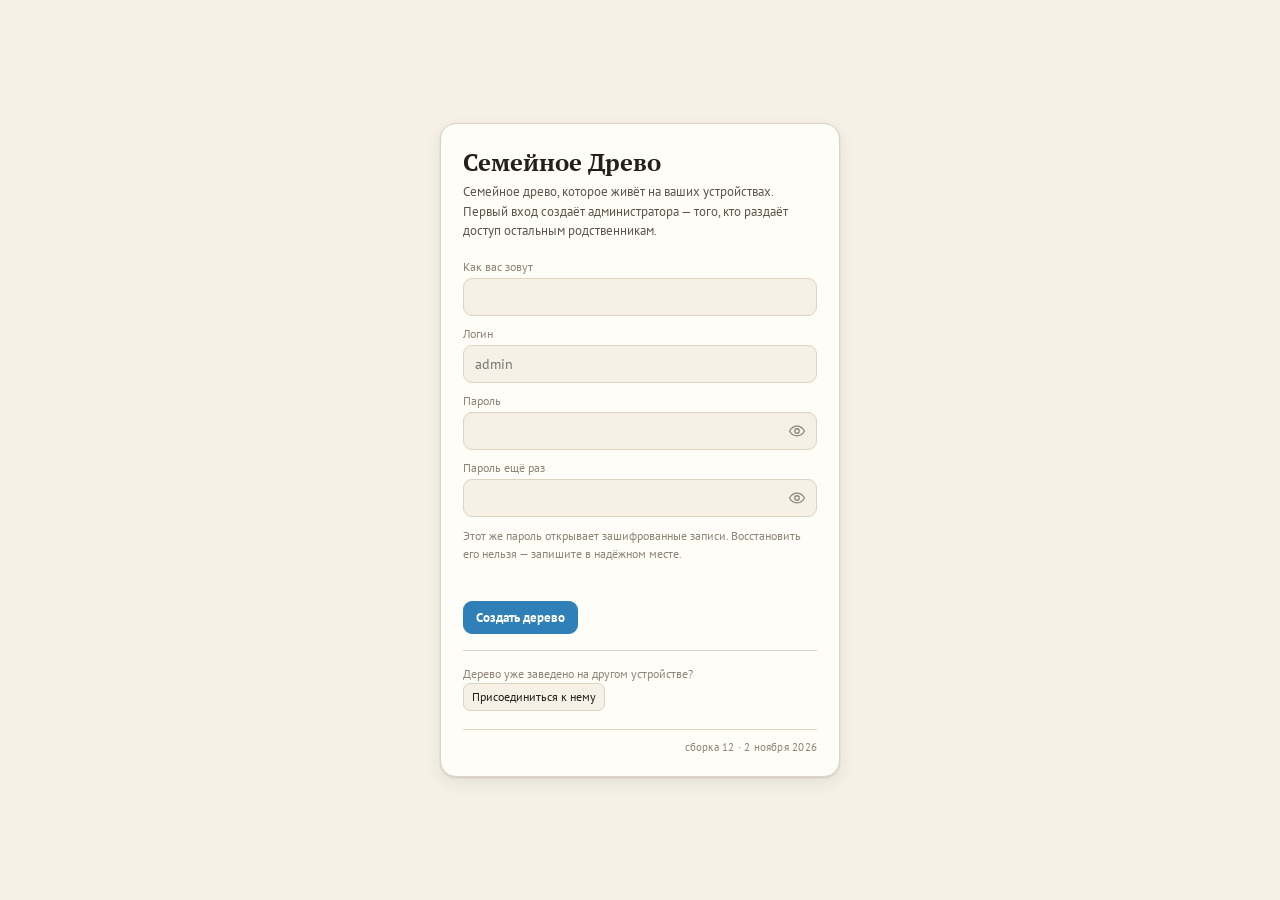
==== commit 3370e4fe: "Add files via upload" ====
--- a/index.html
+++ b/index.html
@@ -261,11 +261,14 @@
 #treeHost.grabbing { cursor: grabbing; }
 #treeCanvas, #treeLines { position: absolute; left: 0; top: 0; transform-origin: 0 0; }
 #treeLines { pointer-events: none; }
+/* Все связи одного цвета: разноцветные линии читались как разные по смыслу,
+   хотя смысл у них один — родство. Повороты скруглены, поэтому crispEdges
+   здесь нельзя: он превратил бы дуги в лесенку. Чёткость держится на целых
+   координатах и чётной толщине штриха. */
 .lnk-parent, .lnk-couple {
   fill: none; stroke: var(--line-tree); stroke-width: 2;
-  shape-rendering: crispEdges;          /* линии строго по осям — без размытия */
-}
-.lnk-couple { stroke: var(--accent); opacity: .6; }
+  stroke-linecap: round; stroke-linejoin: round;
+}
 
 .node {
   position: absolute; display: flex; align-items: center; gap: 8px;
@@ -998,23 +1001,12 @@
     /* Профиль сбоку, лицом влево — как на приложенном образце.
        Заливкой: силуэт читается лучше контура на размере 40 точек.
        Опорные точки лица: нос — самая левая вершина (5.8), подбородок — 10.4. */
-    personM:
-      '<path d="M13.2 2.8C17 2.8 19 5.4 19 8.6c0 2.4-.7 4.3-2 5.5' +
-      'c-1 1-2.7 1.7-4.2 1.5L11.6 15.2 11.9 14.1 11.1 13.4 7.4 12 10.5 10.2' +
-      'C10.1 7.4 10.6 2.8 13.2 2.8z"/>' +
-      '<path d="M2.6 21.8c.2-2.9 2.4-4.4 5.2-5l3-.7v-2.3l1.2.6c1.3.6 2.8.5 4-.3' +
-      'l.3-.2v2.2l3 .7c2.8.6 5 2.1 5.2 5z"/>',
-
-    personF:
-      /* та же голова и плечи, плюс волосы, уходящие на спину */
-      '<path d="M13.2 2.6c4.4 0 7.2 2.9 7.2 6.9 0 2.2-.45 4-1.35 5.3l1.35 4.5' +
-      'c.24.8-.36 1.6-1.2 1.6h-2.6l-1.3-4.9.55-.5c1.5-1.35 2.25-3.2 2.25-5.5' +
-      'c0-2.6-1.8-4.5-4.4-4.6z"/>' +
-      '<path d="M13.2 2.8C17 2.8 19 5.4 19 8.6c0 2.4-.7 4.3-2 5.5' +
-      'c-1 1-2.7 1.7-4.2 1.5L11.6 15.2 11.9 14.1 11.1 13.4 7.4 12 10.5 10.2' +
-      'C10.1 7.4 10.6 2.8 13.2 2.8z"/>' +
-      '<path d="M2.6 21.8c.2-2.9 2.4-4.4 5.2-5l3-.7v-2.3l1.2.6c1.3.6 2.8.5 4-.3' +
-      'l.3-.2v2.2l3 .7c2.8.6 5 2.1 5.2 5z"/>',
+    /* Профиль-камея: обводка образцов, которые прислал Сергей.
+       Лицом вправо, заливкой — на размере фотокарточки силуэт читается
+       лучше контура, а пол виден по причёске. */
+    personM: '<path d="M14.05 22.55C12.11 20.51 9.41 19.12 5.87 18.32C5.29 18.19 4.81 18.05 4.81 18.02C4.81 17.98 5.18 17.48 5.64 16.92C7.82 14.19 7.87 13.38 6.1 10.12C5.7 9.37 5.29 8.47 5.2 8.11C4.96 7.2 4.98 5.46 5.24 4.71C5.35 4.39 5.42 4.07 5.39 4.0C5.36 3.92 5.39 3.83 5.46 3.79C5.64 3.68 5.59 3.49 5.39 3.56C5.29 3.6 5.34 3.51 5.5 3.36C5.66 3.21 5.82 3.09 5.84 3.09C5.87 3.09 6.12 2.85 6.4 2.57C6.69 2.29 7.19 1.92 7.52 1.74C7.84 1.57 8.25 1.28 8.43 1.09C8.71 0.81 8.75 0.79 8.79 0.96C8.82 1.1 8.89 1.13 9.01 1.08C9.74 0.77 10.19 0.67 11.14 0.63C12.26 0.57 14.09 0.78 15.35 1.1C16.07 1.29 16.63 1.24 16.92 0.98C17.1 0.81 17.12 0.83 17.24 1.2C17.31 1.41 17.35 1.71 17.32 1.85C17.25 2.2 17.43 2.19 17.52 1.84C17.62 1.46 17.74 1.51 17.96 2.0C18.15 2.44 18.25 2.52 18.38 2.33C18.54 2.07 18.61 2.26 18.52 2.73C18.41 3.33 17.99 4.02 17.63 4.18C17.38 4.3 17.38 4.31 17.52 4.91C17.96 6.73 18.04 7.41 17.85 7.8C17.57 8.38 17.62 8.54 18.44 9.8C18.9 10.5 19.18 11.04 19.15 11.14C19.11 11.23 18.87 11.4 18.61 11.51L18.13 11.71L18.25 12.15C18.35 12.52 18.34 12.62 18.17 12.79C18.05 12.93 18.02 13.03 18.1 13.08C18.27 13.18 18.24 13.45 18.01 13.74C17.84 13.96 17.82 14.07 17.9 14.38C18.1 15.08 17.99 15.53 17.56 15.81C17.21 16.05 17.13 16.07 16.27 15.98C15.76 15.94 15.13 15.9 14.87 15.89L14.39 15.89L14.18 16.54C14.07 16.89 13.89 17.36 13.77 17.58C13.49 18.12 13.51 18.34 13.96 19.8C14.47 21.45 14.88 23.07 14.84 23.22C14.82 23.29 14.47 22.99 14.05 22.55Z"/>',
+
+    personF: '<path d="M13.91 22.99C12.8 21.81 10.36 20.37 8.77 19.96C8.34 19.84 7.97 19.73 7.95 19.72C7.93 19.7 8.19 19.34 8.54 18.91C9.4 17.86 9.86 16.86 9.85 16.06C9.85 15.2 9.68 14.97 8.8 14.6C6.9 13.79 6.02 12.59 6.02 10.79C6.02 10.41 5.96 9.72 5.89 9.26L5.77 8.43L5.19 8.15C4.2 7.68 3.87 6.68 4.37 5.67C4.61 5.2 4.6 5.15 4.32 5.4C4.07 5.63 4.01 5.56 4.26 5.31C4.38 5.18 4.39 5.06 4.3 4.7C4.07 3.85 4.58 3.0 5.39 2.87C5.63 2.83 5.85 2.73 5.88 2.64C5.92 2.53 5.87 2.5 5.69 2.55C5.56 2.58 5.48 2.56 5.52 2.51C5.55 2.45 5.66 2.41 5.76 2.41C5.86 2.41 6.21 2.27 6.55 2.11C7.18 1.8 7.45 1.8 8.33 2.12L8.56 2.2L8.33 2.01C8.11 1.82 8.11 1.82 8.36 1.89C8.53 1.95 8.72 1.89 8.98 1.69C10.06 0.88 11.52 0.61 12.73 0.98C13.15 1.11 13.59 1.14 14.39 1.1C14.99 1.07 15.7 1.1 15.97 1.16C16.23 1.22 16.47 1.24 16.5 1.22C16.59 1.12 15.88 0.91 15.3 0.85C14.98 0.82 14.74 0.75 14.77 0.7C14.99 0.34 16.57 0.91 17.36 1.63C18.12 2.33 18.29 2.77 18.1 3.6C17.99 4.13 18.0 4.26 18.23 4.91C18.45 5.51 18.49 5.85 18.49 7.07C18.49 8.51 18.49 8.52 18.74 8.47C19.08 8.4 19.07 8.59 18.72 8.75L18.44 8.87L18.68 9.22C18.82 9.42 19.15 9.81 19.41 10.1C20.0 10.75 20.02 10.9 19.5 11.36C19.13 11.68 19.11 11.74 19.18 12.18C19.23 12.55 19.21 12.68 19.06 12.76C18.9 12.85 18.89 12.91 19.01 13.16C19.13 13.42 19.12 13.5 18.94 13.7C18.77 13.88 18.73 14.09 18.75 14.63C18.78 15.78 18.35 16.05 16.83 15.83C15.75 15.67 15.26 15.75 14.78 16.18C13.5 17.3 13.18 21.08 14.19 23.04C14.43 23.5 14.39 23.49 13.91 22.99Z"/>',
 
     sync: '<path d="M20.5 11a8.5 8.5 0 0 0-14.8-5"/><polyline points="4 3 4 7 8 7"/>' +
       '<path d="M3.5 13a8.5 8.5 0 0 0 14.8 5"/><polyline points="20 21 20 17 16 17"/>',
@@ -2060,132 +2052,157 @@
      вправо, потомки уходят вниз. Это другая раскладка, а не вертикальная
      с перекосом, поэтому считается отдельно. */
   Tree.prototype.computeButterfly = function () {
-    var self = this, prefs = S.prefs;
+    var prefs = S.prefs;
     var CW = prefs.card.w, CH = prefs.card.h;
-    var COL = CW + 64;        // шаг между поколениями предков
-    var ROW = CH + 18;        // шаг между соседями по вертикали
-    var LEVEL = CH + 78;      // шаг между поколениями потомков
+    var COL = CW + 64;          // шаг между поколениями предков вбок
+    var VGAP = 18;              // просвет между соседями по вертикали
+    var LEVEL = CH + 78;        // шаг между поколениями потомков
+    var MATE = CW + 14;         // шаг внутри пары супругов
+    var KGAP = 26;              // просвет между ветками потомков
 
     var focus = S.person(this.focusId);
-    if (!focus) return { cards: [], links: [], w: 0, h: 0, map: {}, paths: [] };
-
-    var cards = [], links = [], placed = {};
+    if (!focus) return { cards: [], links: [], w: 0, h: 0, map: {}, butterfly: true };
+
+    var cards = [], links = [], placed = {}, used = {};
     function put(person, x, y, role) {
-      var c = { id: person.id, person: person, x: Math.round(x), y: Math.round(y),
-        w: CW, h: CH, role: role || 'blood' };
-      cards.push(c);
-      placed[person.id] = c;
+      var c = { id: person.id, person: person, x: x, y: y, w: CW, h: CH, role: role || 'blood' };
+      cards.push(c); placed[person.id] = c;
       return c;
     }
 
-    /* ---- крылья предков ---- */
-    // side: -1 влево (по отцу), +1 вправо (по матери)
-    function wing(pid, gen, side, cursor) {
-      var par = gen <= self.up ? S.parentsOf(pid).filter(function (p) { return !placed[p.id]; }) : [];
-      var y;
-      if (!par.length) {
-        y = cursor.v;
-        cursor.v += ROW;
-      } else {
-        var ys = par.map(function (p) { return wing(p.id, gen + 1, side, cursor); });
-        y = (ys[0] + ys[ys.length - 1]) / 2;
-      }
-      var p = S.person(pid);
-      if (p && !placed[pid]) put(p, side * gen * COL - CW / 2, y - CH / 2);
-      return y;
+    used[focus.id] = 1;
+
+    /* ---- крылья предков: дерево «человек → его родители» ---- */
+    function ancNode(pid, gen, depth) {
+      used[pid] = 1;
+      var n = { id: pid, gen: gen, w: CH, kids: [] };   // разводим по вертикали
+      if (depth > 0) {
+        S.parentsOf(pid).forEach(function (p) {
+          if (used[p.id]) return;
+          n.kids.push(ancNode(p.id, gen + 1, depth - 1));
+        });
+      }
+      return n;
     }
 
     var parents = S.parentsOf(focus.id);
     var father = parents.filter(function (p) { return p.sex !== 'F'; })[0] || parents[0] || null;
     var mother = parents.filter(function (p) { return p !== father; })[0] || null;
 
-    placed[focus.id] = true;                       // чтобы крылья его не заняли
-    var leftCur = { v: 0 }, rightCur = { v: 0 };
-    var leftY = father ? wing(father.id, 1, -1, leftCur) : null;
-    var rightY = mother ? wing(mother.id, 1, 1, rightCur) : null;
-    delete placed[focus.id];
-
-    // выровнять крылья по вертикали друг относительно друга
-    function shift(side, dy) {
-      cards.forEach(function (c) {
-        if ((side < 0 && c.x < -CW / 2) || (side > 0 && c.x > CW / 2)) c.y += dy;
-      });
+    /* ---- супруги фокуса справа ---- */
+    var mates = S.spousesOf(focus.id).filter(function (x) { return !used[x.id]; });
+    mates.forEach(function (m) { used[m.id] = 1; });
+    var mateRight = CW / 2;                       // правый край занятого фокусом и супругами
+    if (mates.length) mateRight = CW / 2 + 14 + (mates.length - 1) * MATE + CW;
+    // правое крыло отодвигаем, чтобы не наехать на супругов
+    var shiftR = Math.max(0, mateRight + 28 - (COL - CW / 2));
+
+    function wing(rootPerson, side) {
+      if (!rootPerson) return null;
+      var tree = ancNode(rootPerson.id, 1, self_up - 1);
+      tidy(tree, VGAP);
+      var list = [];
+      placeTree(tree, 0, list);
+      list.forEach(function (n) {
+        var p = S.person(n.id);
+        if (!p) return;
+        var x = side * n.gen * COL - CW / 2 + (side > 0 ? shiftR : 0);
+        put(p, x, n.x - CH / 2);
+      });
+      // связи: родитель → ребёнок, и связка между двумя родителями
+      (function links2(n) {
+        if (n.kids.length === 2) links.push({ kind: 'couple', a: n.kids[0].id, b: n.kids[1].id });
+        n.kids.forEach(function (k) {
+          links.push({ kind: 'wing', from: k.id, to: n.id });
+          links2(k);
+        });
+      })(tree);
+      return tree;
     }
-    if (leftY != null && rightY != null) {
-      var mid = (leftY + rightY) / 2;
-      shift(-1, mid - leftY); shift(1, mid - rightY);
-      leftY = rightY = mid;
+    var self_up = this.up;
+    var wl = wing(father, -1), wr = wing(mother, 1);
+
+    /* ---- фокус и супруги ---- */
+    put(focus, -CW / 2, -CH / 2, 'focus');
+    mates.forEach(function (m, i) {
+      put(m, CW / 2 + 14 + i * MATE, -CH / 2, 'spouse');
+      links.push({ kind: 'couple', a: i === 0 ? focus.id : mates[i - 1].id, b: m.id });
+    });
+    // от фокуса к его родителям
+    if (father) links.push({ kind: 'wing', from: father.id, to: focus.id });
+    if (mother) links.push({ kind: 'wing', from: mother.id, to: focus.id });
+
+    /* ---- потомки вниз, тем же алгоритмом ---- */
+    function unitOf(pid) {
+      var u = [pid];
+      S.spousesOf(pid).forEach(function (sp) {
+        if (u.indexOf(sp.id) < 0 && !used[sp.id]) u.push(sp.id);
+      });
+      return u;
     }
-    var axis = leftY != null ? leftY : (rightY != null ? rightY : 0);
-
-    /* ---- фокус и его супруги ---- */
-    var me = put(focus, -CW / 2, axis - CH / 2, 'focus');
-    var mates = S.spousesOf(focus.id).filter(function (x) { return !placed[x.id]; });
-    var mateCards = [];
-    if (mates.length) {
-      // супруг встаёт справа от фокуса — правое крыло отодвигаем, чтобы не наложилось
-      var push = CW + 28;
-      cards.forEach(function (c) { if (c.x > 0) c.x += push; });
-      mateCards.push(put(mates[0], CW / 2 + 14, axis - CH / 2, 'spouse'));
-      links.push({ kind: 'couple', a: focus.id, b: mates[0].id });
+    function kidNode(ids, gen, depth) {
+      ids.forEach(function (id) { used[id] = 1; });
+      var n = { ids: ids, gen: gen, bloodId: ids[0], w: (ids.length - 1) * MATE + CW, kids: [] };
+      if (depth > 0) {
+        var seen = {};
+        ids.forEach(function (pid) {
+          S.childrenOf(pid).forEach(function (ch) {
+            if (seen[ch.id] || used[ch.id]) return;
+            seen[ch.id] = 1;
+            n.kids.push(kidNode(unitOf(ch.id), gen + 1, depth - 1));
+          });
+        });
+      }
+      return n;
     }
-
-    /* ---- потомки вниз ---- */
-    var kidsTop = axis + CH / 2 + 46;
-    function descend(pid, gen, cursor) {
-      var kids = S.childrenOf(pid).filter(function (k) { return !placed[k.id]; });
-      var xs = [];
-      kids.forEach(function (k) {
-        placed[k.id] = true;
-        var kx = descend(k.id, gen + 1, cursor);
-        xs.push(kx);
-      });
-      var x;
-      if (!xs.length) { x = cursor.v; cursor.v += CW + 26; }
-      else x = (xs[0] + xs[xs.length - 1]) / 2;
-      var p = S.person(pid);
-      if (p && placed[pid] === true) put(p, x - CW / 2, kidsTop + (gen - 1) * LEVEL);
-      return x;
+    var rootIds = [focus.id].concat(mates.map(function (m) { return m.id; }));
+    var kidsRoot = { ids: rootIds, gen: 0, w: (rootIds.length - 1) * MATE + CW, kids: [] };
+    var seenK = {}, this_down = this.down;
+    rootIds.forEach(function (pid) {
+      S.childrenOf(pid).forEach(function (ch) {
+        if (seenK[ch.id] || used[ch.id]) return;
+        seenK[ch.id] = 1;
+        kidsRoot.kids.push(kidNode(unitOf(ch.id), 1, this_down - 1));
+      });
+    });
+
+    if (kidsRoot.kids.length) {
+      tidy(kidsRoot, KGAP);
+      var klist = [];
+      placeTree(kidsRoot, (mates.length ? (mateRight - CW / 2) / 2 : 0), klist);
+
+      /* Потомки опускаются ниже всего, что висит над ними в тех же столбцах:
+         иначе длинное крыло предков спускается прямо на детей. */
+      var top = CH / 2 + 46;
+      klist.forEach(function (n) {
+        if (n === kidsRoot) return;
+        var l = n.x - n.w / 2, r = n.x + n.w / 2;
+        cards.forEach(function (c) {
+          if (c.x + c.w <= l || c.x >= r) return;         // столбцы не пересекаются
+          top = Math.max(top, c.y + c.h + 40);
+        });
+      });
+      klist.forEach(function (n) {
+        if (n === kidsRoot) return;
+        var left = n.x - n.w / 2;
+        n.ids.forEach(function (pid, i) {
+          var p = S.person(pid);
+          if (p && !placed[pid]) put(p, left + i * MATE, top + (n.gen - 1) * LEVEL);
+        });
+        for (var i2 = 1; i2 < n.ids.length; i2++) {
+          links.push({ kind: 'couple', a: n.ids[i2 - 1], b: n.ids[i2] });
+        }
+      });
+      (function kidLinks(n) {
+        n.kids.forEach(function (k) {
+          var par = n.ids.filter(function (pid) {
+            return S.childrenOf(pid).some(function (c) { return c.id === k.bloodId; });
+          });
+          links.push({ kind: 'parent', from: par.length ? par : n.ids, to: k.bloodId });
+          kidLinks(k);
+        });
+      })(kidsRoot);
     }
-    var kidCursor = { v: 0 };
-    var directKids = S.childrenOf(focus.id);
-    var kidXs = [];
-    directKids.forEach(function (k) {
-      if (placed[k.id]) return;
-      placed[k.id] = true;
-      kidXs.push(descend(k.id, 1, kidCursor));
-    });
-    if (kidXs.length) {
-      // сдвинуть всех потомков так, чтобы их середина была под фокусом
-      var mid2 = (kidXs[0] + kidXs[kidXs.length - 1]) / 2;
-      var anchor = mateCards.length ? (me.x + me.w + 14 + CW / 2) / 2 : 0;
-      var dx = anchor - mid2;
-      cards.forEach(function (c) { if (c.y > axis + CH) c.x += dx; });
-      directKids.forEach(function (k) {
-        if (placed[k.id] && typeof placed[k.id] === 'object') {
-          links.push({ kind: 'parent', from: mateCards.length ? [focus.id, mates[0].id] : [focus.id], to: k.id });
-        }
-      });
-      // связи внутри потомков
-      cards.forEach(function (c) {
-        if (c.y <= axis + CH) return;
-        S.childrenOf(c.id).forEach(function (ch) {
-          if (placed[ch.id] && typeof placed[ch.id] === 'object') {
-            links.push({ kind: 'parent', from: [c.id], to: ch.id });
-          }
-        });
-      });
-    }
-
-    /* ---- связи в крыльях: ребёнок ← родитель ---- */
-    cards.forEach(function (c) {
-      if (c.y > axis + CH) return;                 // потомков уже связали
-      S.parentsOf(c.id).forEach(function (par) {
-        if (placed[par.id] && typeof placed[par.id] === 'object') {
-          links.push({ kind: 'wing', from: par.id, to: c.id });
-        }
-      });
-    });
 
     /* ---- в пиксели ---- */
     var PAD = 60;
@@ -2205,6 +2222,54 @@
     };
   };
 
+  /* ---------------- укладка по контурам ----------------
+     Приём Райнгольда–Тилфорда в варианте Уокера, тот же, что под деревьями
+     в MyHeritage и Gramps. Соседние ветки разводятся не по приблизительной
+     ширине, а по фактическому контуру поддерева на каждом уровне, поэтому
+     наложение невозможно по построению, а не потому что зазор угадан.
+     node: { w, kids: [] } → после укладки у каждого узла есть rel —
+     смещение его центра относительно центра родителя. */
+  function tidy(node, gap) {
+    var kids = node.kids || [];
+    kids.forEach(function (k) { tidy(k, gap); });
+    if (!kids.length) {
+      node.cl = [-node.w / 2];
+      node.cr = [node.w / 2];
+      return;
+    }
+    var cl = null, cr = null;          // контуры уже уложенных соседей
+    kids.forEach(function (k, i) {
+      if (i === 0) k.off = 0;
+      else {
+        var need = 0, L = Math.min(cr.length, k.cl.length);
+        for (var d = 0; d < L; d++) need = Math.max(need, cr[d] - k.cl[d] + gap);
+        k.off = need;
+      }
+      var a = k.cl.map(function (v) { return v + k.off; });
+      var b = k.cr.map(function (v) { return v + k.off; });
+      if (!cl) { cl = a; cr = b; }
+      else {
+        for (var d2 = 0; d2 < a.length; d2++) {
+          if (d2 < cl.length) { cl[d2] = Math.min(cl[d2], a[d2]); cr[d2] = Math.max(cr[d2], b[d2]); }
+          else { cl.push(a[d2]); cr.push(b[d2]); }
+        }
+      }
+    });
+    var mid = (kids[0].off + kids[kids.length - 1].off) / 2;
+    kids.forEach(function (k) { k.rel = k.off - mid; });
+    node.cl = [-node.w / 2];
+    node.cr = [node.w / 2];
+    for (var d3 = 0; d3 < cl.length; d3++) {
+      node.cl.push(cl[d3] - mid);
+      node.cr.push(cr[d3] - mid);
+    }
+  }
+  function placeTree(node, x, out) {
+    node.x = x;
+    out.push(node);
+    (node.kids || []).forEach(function (k) { placeTree(k, x + k.rel, out); });
+  }
+
   Tree.prototype.compute = function () {
     if (this.mode === 'butterfly') return this.computeButterfly();
     var self = this, prefs = S.prefs;
@@ -2221,146 +2286,124 @@
     // детей на половину зазора — и линия вниз получается с изломом.
     var CARD = (mode === 'horizontal') ? CH : CW;
 
+    var GAP = SLOT - CARD;              // просвет между соседними эскизами
+
     var cards = [], links = [];
     var focus = S.person(this.focusId);
-    if (!focus) return { cards: [], links: [], w: 0, h: 0 };
+    if (!focus) return { cards: [], links: [], w: 0, h: 0, map: {} };
 
     var placed = {};           // personId -> card
-    var cursor = { v: 0 };
-
-    function unitOf(personId) {
-      var u = [personId];
-      S.spousesOf(personId).forEach(function (sp) {
-        if (u.indexOf(sp.id) < 0 && !placed[sp.id]) u.push(sp.id);
+    var used = {};             // кто уже попал в какой-нибудь узел
+
+    /* Узел укладки — «юнит»: пара супругов или одиночка, то есть люди,
+       которые всегда стоят рядом и двигаются вместе. */
+    function makeUnit(ids, gen) {
+      ids.forEach(function (id) { used[id] = 1; });
+      // при втором и третьем браке в юните больше двух человек —
+      // ширина обязана расти с каждым, иначе соседи наезжают
+      return { ids: ids, gen: gen, w: (ids.length - 1) * MATE + CARD, kids: [] };
+    }
+    function unitOf(pid) {
+      var u = [pid];
+      S.spousesOf(pid).forEach(function (sp) {
+        if (u.indexOf(sp.id) < 0 && !used[sp.id]) u.push(sp.id);
       });
       return u;
     }
-    function unitSize(u) { return u.length * MATE - (MATE - SLOT); }
-
-    function addCard(personId, gen, pos, role) {
-      var p = S.person(personId);
-      if (!p) return null;
-      var c = { id: personId, person: p, gen: gen, pos: pos, role: role || 'blood' };
-      cards.push(c); placed[personId] = c;
-      return c;
+
+    /* вниз: дети юнита становятся его ветками */
+    function buildDown(node, depth) {
+      if (depth <= 0) return node;
+      var seen = {}, kids = [];
+      node.ids.forEach(function (pid) {
+        S.childrenOf(pid).forEach(function (ch) {
+          if (!seen[ch.id] && !used[ch.id]) { seen[ch.id] = 1; kids.push(ch.id); }
+        });
+      });
+      kids.forEach(function (kid) {
+        if (used[kid]) return;
+        var kn = makeUnit(unitOf(kid), node.gen + 1);
+        kn.bloodId = kid;
+        node.kids.push(kn);
+        buildDown(kn, depth - 1);
+      });
+      return node;
     }
 
-    /* потомки: раскладываем пару и её детей */
-    function descend(unit, gen, depth) {
-      unit.forEach(function (pid) { placed[pid] = 'res'; });   // занимаем места, чтобы супруга не забрали дважды
-      var start = cards.length;
-      var uw = unitSize(unit);
-
-      var kids = [];
-      if (depth > 0) {
-        var seen = {};
-        unit.forEach(function (pid) {
-          S.childrenOf(pid).forEach(function (ch) {
-            if (!seen[ch.id] && !placed[ch.id]) { seen[ch.id] = 1; kids.push(ch.id); }
-          });
+    /* вверх: родительская пара каждого члена юнита становится веткой */
+    function buildUp(node, depth) {
+      if (depth <= 0) return node;
+      node.ids.forEach(function (pid) {
+        var par = S.parentsOf(pid).filter(function (p) { return !used[p.id]; });
+        if (!par.length) return;
+        var pn = makeUnit(par.map(function (p) { return p.id; }), node.gen - 1);
+        pn.childOf = pid;
+        node.kids.push(pn);
+        buildUp(pn, depth - 1);
+      });
+      return node;
+    }
+
+    /* опора — родительская пара фокуса: тогда рядом видны братья и сёстры */
+    var pivotFam = S.childFamily(focus.id);
+    var onParents = !!(pivotFam && (pivotFam.husb || pivotFam.wife));
+    var rootIds = onParents
+      ? [pivotFam.husb, pivotFam.wife].filter(Boolean)
+      : unitOf(focus.id);
+    var root = makeUnit(rootIds, onParents ? -1 : 0);
+    root.bloodId = rootIds[0];
+    buildDown(root, this.down + (onParents ? 1 : 0));
+
+    /* Предки висят на том же корне. Два дерева с общим корнем укладываются
+       порознь, но корень у обоих в нуле — поэтому они стыкуются без зазора
+       и без наложения: уровни у них разные. */
+    var upRoot = { ids: root.ids, gen: root.gen, w: root.w, kids: [] };
+    buildUp(upRoot, this.up);
+
+    tidy(root, GAP);
+    tidy(upRoot, GAP);
+    var downNodes = [], upNodes = [];
+    placeTree(root, 0, downNodes);
+    placeTree(upRoot, 0, upNodes);
+
+    function emit(nodes, skip) {
+      nodes.forEach(function (n) {
+        if (n === skip) return;
+        var left = n.x - n.w / 2;
+        n.ids.forEach(function (pid, i) {
+          if (placed[pid]) return;
+          var p = S.person(pid);
+          if (!p) return;
+          var c = { id: pid, person: p, gen: n.gen, pos: left + i * MATE,
+            role: i === 0 ? 'blood' : 'spouse' };
+          cards.push(c); placed[pid] = c;
         });
-      }
-
-      var centers = [];
-      kids.forEach(function (kid) {
-        if (placed[kid]) return;
-        centers.push(descend(unitOf(kid), gen + 1, depth - 1));
-      });
-
-      var center;
-      if (!centers.length) {
-        center = cursor.v + uw / 2;
-        cursor.v += uw + SLOT * 0.2;
-      } else {
-        var span = centers[centers.length - 1] - centers[0];
-        center = centers[0] + span / 2;
-        if (uw > span + SLOT) {                                 // пара шире, чем её дети
-          var delta = (uw - span - SLOT) / 2;
-          for (var i = start; i < cards.length; i++) cards[i].pos += delta;
-          center += delta;
-          cursor.v += delta;
-        }
-      }
-
-      // ставим по настоящей ширине карточек, а не по ширине слота
-      var span = (unit.length > 1 ? MATE : 0) + CARD;
-      var left = center - span / 2;
-      unit.forEach(function (pid, i) {
-        addCard(pid, gen, left + i * MATE, i === 0 ? 'blood' : 'spouse');
-      });
-      if (unit.length > 1) links.push({ kind: 'couple', a: unit[0], b: unit[1] });
-      kids.forEach(function (kid) {
-        if (placed[kid] && placed[kid] !== 'res') links.push({ kind: 'parent', from: unit, to: kid });
-      });
-      return center;
+      });
     }
-
-    /* предки: пирамида над человеком */
-    function ancWidth(pid, depth) {
-      if (!pid || depth <= 0) return SLOT;
-      var par = S.parentsOf(pid);
-      if (!par.length) return SLOT;
-      var w = 0;
-      par.forEach(function (p) { w += ancWidth(p.id, depth - 1); });
-      return Math.max(SLOT, w);
+    emit(downNodes, null);
+    emit(upNodes, upRoot);
+
+    // связка рисуется между каждыми соседями в юните: при втором браке
+    // супруги стоят цепочкой, и одной линии на всех не хватает
+    function coupleLinks(n) {
+      for (var i = 1; i < n.ids.length; i++) {
+        links.push({ kind: 'couple', a: n.ids[i - 1], b: n.ids[i] });
+      }
     }
-    function ascend(pid, centerPos, gen, depth, wing) {
-      if (depth <= 0) return;
-      var par = S.parentsOf(pid);
-      if (!par.length) return;
-      var widths = par.map(function (p) { return ancWidth(p.id, depth - 1); });
-      var total = widths.reduce(function (a, b) { return a + b; }, 0);
-      var x = centerPos - total / 2;
-      par.forEach(function (p, i) {
-        var c = x + widths[i] / 2;
-        x += widths[i];
-        if (placed[p.id]) return;
-        var w2 = wing;
-        if (w2 === 0) w2 = (p.sex === 'F' ? 1 : -1);
-        var bias = (mode === 'butterfly') ? w2 * SLOT * 0.9 * (self.up - depth + 1) : 0;
-        addCard(p.id, gen, c - CARD / 2 + bias, 'blood');
-        ascend(p.id, c + bias, gen - 1, depth - 1, w2);
-      });
-      var both = par.length === 2 && placed[par[0].id] && placed[par[1].id];
-      if (both) {
-        // от пары к ребёнку идёт одна линия — из середины связки супругов
-        links.push({ kind: 'couple', a: par[0].id, b: par[1].id });
-        links.push({ kind: 'parent', from: [par[0].id, par[1].id], to: pid });
-      } else {
-        par.forEach(function (p) {
-          if (placed[p.id]) links.push({ kind: 'parent', from: [p.id], to: pid });
+    downNodes.forEach(function (n) {
+      coupleLinks(n);
+      n.kids.forEach(function (k) {
+        // линия к ребёнку идёт от той пары, в которой он родился
+        var par = n.ids.filter(function (pid) {
+          return S.childrenOf(pid).some(function (c) { return c.id === k.bloodId; });
         });
-      }
-    }
-
-    /* старт: опора — родительская пара фокуса (тогда видны братья и сёстры) */
-    var pivotFam = S.childFamily(focus.id);
-    var rootUnit;
-    if (pivotFam && (pivotFam.husb || pivotFam.wife)) {
-      rootUnit = [pivotFam.husb, pivotFam.wife].filter(Boolean);
-      descend(rootUnit, -1, this.down + 1);
-    } else {
-      rootUnit = unitOf(focus.id);
-      descend(rootUnit, 0, this.down);
-    }
-
-    // предки над каждым членом опорной пары
-    rootUnit.forEach(function (pid) {
-      var c = placed[pid];
-      if (!c) return;
-      ascend(pid, c.pos + CARD / 2, c.gen - 1, self.up, 0);
+        links.push({ kind: 'parent', from: par.length ? par : n.ids, to: k.bloodId });
+      });
     });
-
-    // развести предков, которые наехали друг на друга
-    var byGen = {};
-    cards.forEach(function (c) { (byGen[c.gen] = byGen[c.gen] || []).push(c); });
-    Object.keys(byGen).forEach(function (g) {
-      if (+g >= 0) return;
-      var row = byGen[g].sort(function (a, b) { return a.pos - b.pos; });
-      for (var i = 1; i < row.length; i++) {
-        var need = row[i - 1].pos + SLOT * 0.96;
-        if (row[i].pos < need) row[i].pos = need;
-      }
+    upNodes.forEach(function (n) {
+      if (n === upRoot) return;
+      coupleLinks(n);
+      links.push({ kind: 'parent', from: n.ids, to: n.childOf });
     });
 
     /* перевод в пиксели */
@@ -2418,6 +2461,28 @@
     // двумя столбцами точек и на глаз выглядит кривой.
     function q(v) { return Math.round(v); }
 
+    /* Ломаная со скруглёнными поворотами. Углы срезаются дугой, радиус
+       уменьшается сам, если колено короткое, — иначе дуга съела бы весь отрезок. */
+    var BEND = 10;
+    function poly(pts) {
+      var p = pts.map(function (o) { return { x: q(o.x), y: q(o.y) }; });
+      if (p.length < 2) return '';
+      var d = 'M' + p[0].x + ',' + p[0].y;
+      for (var i = 1; i < p.length - 1; i++) {
+        var a = p[i - 1], c = p[i], b = p[i + 1];
+        var la = Math.abs(c.x - a.x) + Math.abs(c.y - a.y);
+        var lb = Math.abs(b.x - c.x) + Math.abs(b.y - c.y);
+        var r = Math.min(BEND, la / 2, lb / 2);
+        if (r < 1) { d += ' L' + c.x + ',' + c.y; continue; }
+        var ax = c.x + (a.x - c.x) / la * r, ay = c.y + (a.y - c.y) / la * r;
+        var bx = c.x + (b.x - c.x) / lb * r, by = c.y + (b.y - c.y) / lb * r;
+        d += ' L' + Math.round(ax) + ',' + Math.round(ay) +
+             ' Q' + c.x + ',' + c.y + ' ' + Math.round(bx) + ',' + Math.round(by);
+      }
+      var z = p[p.length - 1];
+      return d + ' L' + z.x + ',' + z.y;
+    }
+
     function coupleLine(a, b) {
       return horiz
         ? { x1: a.x + a.w / 2, y1: a.y + a.h, x2: b.x + b.w / 2, y2: b.y }
@@ -2444,9 +2509,9 @@
         var sx = toLeft ? par.x + par.w - OVER : par.x + OVER;
         var ex = toLeft ? ch.x + OVER : ch.x + ch.w - OVER;
         var mx2 = (sx + ex) / 2;
+        var py = par.y + par.h / 2, cy = ch.y + ch.h / 2;
         paths.push({
-          d: 'M' + q(sx) + ',' + q(par.y + par.h / 2) + ' H' + q(mx2) +
-             ' V' + q(ch.y + ch.h / 2) + ' H' + q(ex),
+          d: poly([{ x: sx, y: py }, { x: mx2, y: py }, { x: mx2, y: cy }, { x: ex, y: cy }]),
           cls: 'lnk-parent'
         });
         return;
@@ -2475,14 +2540,14 @@
         var tx = kid.x + OVER, ty = kid.y + kid.h / 2;
         var mx = Math.max(ox + 12, (ox + tx) / 2);
         paths.push({
-          d: 'M' + q(ox) + ',' + q(oy) + ' H' + q(mx) + ' V' + q(ty) + ' H' + q(tx),
+          d: poly([{ x: ox, y: oy }, { x: mx, y: oy }, { x: mx, y: ty }, { x: tx, y: ty }]),
           cls: 'lnk-parent'
         });
       } else {
         var tx2 = kid.x + kid.w / 2, ty2 = kid.y + OVER;
         var my = Math.max(oy + 12, (oy + ty2) / 2);
         paths.push({
-          d: 'M' + q(ox) + ',' + q(oy) + ' V' + q(my) + ' H' + q(tx2) + ' V' + q(ty2),
+          d: poly([{ x: ox, y: oy }, { x: ox, y: my }, { x: tx2, y: my }, { x: tx2, y: ty2 }]),
           cls: 'lnk-parent'
         });
       }
@@ -2644,6 +2709,7 @@
       self.host.classList.add('grabbing');
     });
     this.host.addEventListener('pointermove', function (e) {
+      if (pinch) { drag = null; return; }          // идёт щипок — не тащим
       if (!drag || drag.id !== e.pointerId) return;
       self.tx = drag.tx + (e.clientX - drag.x);
       self.ty = drag.ty + (e.clientY - drag.y);
@@ -2658,25 +2724,43 @@
       self.zoom(e.deltaY < 0 ? 1.12 : 1 / 1.12, e.clientX - r.left, e.clientY - r.top);
     }, { passive: false });
 
-    // щипок на сенсорном экране
-    var pts = {};
+    /* Щипок на сенсорном экране.
+       Здесь была причина, по которой дерево на телефоне уезжало вбок:
+       первый палец уже запустил перетаскивание, и пока второй масштабировал,
+       pointermove продолжал тащить холст — два движения складывались.
+       Поэтому при появлении второго пальца перетаскивание отменяется,
+       а после щипка не возобновляется, пока палец не поднимут. */
     this.host.addEventListener('touchstart', function (e) {
       if (e.touches.length === 2) {
-        pinch = { d: dist(e.touches), s: self.scale };
+        drag = null;
+        self.host.classList.remove('grabbing');
+        var r0 = self.host.getBoundingClientRect();
+        pinch = {
+          d: dist(e.touches), s: self.scale,
+          cx: (e.touches[0].clientX + e.touches[1].clientX) / 2 - r0.left,
+          cy: (e.touches[0].clientY + e.touches[1].clientY) / 2 - r0.top,
+          tx: self.tx, ty: self.ty
+        };
       }
     }, { passive: true });
     this.host.addEventListener('touchmove', function (e) {
       if (pinch && e.touches.length === 2) {
         e.preventDefault();
-        var r = self.host.getBoundingClientRect();
+        drag = null;
         var d = dist(e.touches);
-        var target = pinch.s * (d / pinch.d);
-        var cx = (e.touches[0].clientX + e.touches[1].clientX) / 2 - r.left;
-        var cy = (e.touches[0].clientY + e.touches[1].clientY) / 2 - r.top;
-        self.zoom(target / self.scale, cx, cy);
+        // считаем от состояния на начало щипка, а не от предыдущего кадра:
+        // так не копится ошибка округления и картинка не ползёт
+        var ns = Math.min(2.5, Math.max(0.2, pinch.s * (d / pinch.d)));
+        var k = ns / pinch.s;
+        self.scale = ns;
+        self.tx = pinch.cx - k * (pinch.cx - pinch.tx);
+        self.ty = pinch.cy - k * (pinch.cy - pinch.ty);
+        self.applyTransform();
       }
     }, { passive: false });
-    this.host.addEventListener('touchend', function (e) { if (e.touches.length < 2) pinch = null; });
+    this.host.addEventListener('touchend', function (e) {
+      if (e.touches.length < 2) { pinch = null; drag = null; }
+    });
     function dist(t) {
       var dx = t[0].clientX - t[1].clientX, dy = t[0].clientY - t[1].clientY;
       return Math.sqrt(dx * dx + dy * dy) || 1;
@@ -3221,6 +3305,217 @@
   };
 })(window);
 </script>
+<script>/* Семейное Древо — точки восстановления и откат.
+
+   Зачем. Дерево общее: любой может поправить дату или удалить человека,
+   и у администратора должен быть способ вернуть как было. Журнал «Изменения»
+   показывает, что произошло, но не возвращает — для возврата нужны снимки.
+
+   Как устроено. Снимок — это дерево без самих файлов (фотографии лежат
+   отдельно и никуда не деваются), сжатое и положенное в хранилище браузера.
+   Снимки делаются перед тем, как что-то может пропасть: перед приёмом чужих
+   правок, перед импортом, перед очисткой, и просто по времени во время работы.
+
+   Откат не «подменяет» дерево задним числом. Он вычисляет разницу между
+   нынешним состоянием и снимком и применяет её как новые правки — иначе
+   при следующей синхронизации чужое устройство вернуло бы всё обратно,
+   ведь там записи «свежее». */
+(function (global) {
+  'use strict';
+
+  var S = global.Store, U = S.util;
+  var LS_INDEX = 'drevo.snaps';
+  var MIN_GAP_MIN = 10;        // чаще этого по ходу работы не снимаем
+  var KEEP = 80;               // сколько точек держим после прореживания
+
+  function nowISO() { return new Date().toISOString(); }
+
+  var History = {
+    index: [],
+
+    load: function () {
+      try { this.index = JSON.parse(localStorage.getItem(LS_INDEX) || '[]'); }
+      catch (e) { this.index = []; }
+      if (!Array.isArray(this.index)) this.index = [];
+      return this;
+    },
+    saveIndex: function () {
+      try { localStorage.setItem(LS_INDEX, JSON.stringify(this.index)); } catch (e) {}
+    },
+
+    /** Слепок дерева без двоичных файлов. */
+    capture: function () {
+      var t = S.tree;
+      return {
+        meta: t.meta, persons: t.persons, families: t.families,
+        media: t.media, tabs: t.tabs, users: t.users,
+        invites: t.invites, tombstones: t.tombstones
+      };
+    },
+
+    /** Снять точку восстановления. reason — чем вызвана, для подписи в списке. */
+    snapshot: function (reason) {
+      var self = this;
+      var data = JSON.stringify(this.capture());
+      var id = 'snap-' + Date.now().toString(36) + '-' + Math.random().toString(36).slice(2, 7);
+      var who = (S.session && S.session.displayName) || 'кто-то';
+      var rec = {
+        id: id, at: nowISO(), by: who, byId: (S.session || {}).userId || null,
+        reason: reason || 'работа',
+        persons: Object.keys(S.tree.persons || {}).length,
+        families: Object.keys(S.tree.families || {}).length,
+        media: Object.keys(S.tree.media || {}).length,
+        size: data.length
+      };
+      return U.blobPut(id, new Blob([data], { type: 'application/json' })).then(function () {
+        self.index.push(rec);
+        self.saveIndex();
+        return self.prune().then(function () { return rec; });
+      }, function () { return null; });
+    },
+
+    /** Снять, если с прошлого раза прошло достаточно времени. */
+    maybeSnapshot: function (reason) {
+      var last = this.index[this.index.length - 1];
+      if (last && (Date.now() - new Date(last.at).getTime()) < MIN_GAP_MIN * 60000) {
+        return Promise.resolve(null);
+      }
+      return this.snapshot(reason || 'работа');
+    },
+
+    /** Прореживание: свежее держим подробно, старое — по одной точке на день. */
+    prune: function () {
+      if (this.index.length <= KEEP) return Promise.resolve();
+      var keep = {}, out = [];
+      var day = 86400000, now = Date.now();
+      // всё за последние сутки оставляем как есть
+      for (var i = this.index.length - 1; i >= 0; i--) {
+        var r = this.index[i], age = now - new Date(r.at).getTime();
+        var key;
+        if (age < day) key = r.id;                                    // всё
+        else if (age < 30 * day) key = r.at.slice(0, 13);             // по часу
+        else key = r.at.slice(0, 10);                                 // по дню
+        if (keep[key]) { out.push(r.id); continue; }
+        keep[key] = 1;
+      }
+      var left = this.index.filter(function (r) { return out.indexOf(r.id) < 0; });
+      // если и так слишком много — срезаем самые старые
+      while (left.length > KEEP) out.push(left.shift().id);
+      this.index = left;
+      this.saveIndex();
+      out.forEach(function (id) { U.blobDel(id); });
+      return Promise.resolve();
+    },
+
+    read: function (id) {
+      return U.blobGet(id).then(function (b) {
+        if (!b) return null;
+        return b.text().then(function (t) {
+          try { return JSON.parse(t); } catch (e) { return null; }
+        });
+      });
+    },
+
+    drop: function (id) {
+      this.index = this.index.filter(function (r) { return r.id !== id; });
+      this.saveIndex();
+      return U.blobDel(id);
+    },
+
+    /** Что изменилось между снимком и нынешним деревом. */
+    diff: function (snap) {
+      var out = { persons: { back: 0, revive: 0, remove: 0 },
+                  families: { back: 0, revive: 0, remove: 0 }, names: [] };
+      ['persons', 'families'].forEach(function (kind) {
+        var was = snap[kind] || {}, now = S.tree[kind] || {};
+        for (var id in was) {
+          if (!now[id]) { out[kind].revive++; if (kind === 'persons') out.names.push('вернётся: ' + name(was[id])); }
+          else if (JSON.stringify(now[id]) !== JSON.stringify(was[id])) {
+            out[kind].back++;
+            if (kind === 'persons') out.names.push('как было: ' + name(now[id]));
+          }
+        }
+        for (var id2 in now) {
+          if (!was[id2]) { out[kind].remove++; if (kind === 'persons') out.names.push('исчезнет: ' + name(now[id2])); }
+        }
+      });
+      return out;
+      function name(p) {
+        return [p.given, p.surname].filter(Boolean).join(' ') || 'без имени';
+      }
+    },
+
+    /** Откат: превращаем разницу в новые правки, чтобы она разошлась по устройствам. */
+    restore: function (id) {
+      var self = this;
+      return this.read(id).then(function (snap) {
+        if (!snap) throw new Error('Точка восстановления не читается');
+        // перед откатом сохраняем нынешнее состояние — вдруг откатили зря
+        return self.snapshot('перед откатом').then(function () { return snap; });
+      }).then(function (snap) {
+        var stamp = nowISO();
+        var t = S.tree;
+        t.tombstones = t.tombstones || {};
+
+        ['persons', 'families', 'media', 'tabs'].forEach(function (kind) {
+          var was = snap[kind], now = t[kind];
+          if (!was || !now || typeof was !== 'object') return;
+          if (Array.isArray(now)) { t[kind] = JSON.parse(JSON.stringify(was)); return; }
+          for (var id2 in was) {
+            if (!now[id2] || JSON.stringify(now[id2]) !== JSON.stringify(was[id2])) {
+              var rec = JSON.parse(JSON.stringify(was[id2]));
+              rec.updated = stamp;            // свежее чужих правок — иначе откат отменят
+              now[id2] = rec;
+              delete t.tombstones[id2];
+            }
+          }
+          for (var id3 in now) {
+            if (!was[id3]) { delete now[id3]; t.tombstones[id3] = stamp; }
+          }
+        });
+
+        var snapAt = (self.index.filter(function (r) { return r.id === id; })[0] || {}).at;
+        S.log('rollback', 'Откат к состоянию на ' +
+          (snapAt ? new Date(snapAt).toLocaleString('ru-RU') : 'выбранную точку'));
+        S.save();
+        return true;
+      });
+    },
+
+    /** Список точек, сгруппированный так, как просят показать. */
+    grouped: function (how) {
+      var rows = this.index.slice().sort(function (a, b) { return a.at < b.at ? 1 : -1; });
+      if (how === 'all') return rows.map(function (r) { return { head: null, items: [r] }; });
+      var map = {}, order = [];
+      rows.forEach(function (r) {
+        var d = new Date(r.at), key, head;
+        if (how === 'hour') {
+          key = r.at.slice(0, 13);
+          head = d.toLocaleDateString('ru-RU', { day: 'numeric', month: 'long' }) + ', ' +
+            d.getHours() + ':00';
+        } else if (how === 'day') {
+          key = r.at.slice(0, 10);
+          head = d.toLocaleDateString('ru-RU', { day: 'numeric', month: 'long', year: 'numeric' });
+        } else {                         // по сеансам работы: тот же человек, перерыв меньше часа
+          var prev = order.length ? map[order[order.length - 1]] : null;
+          var cont = prev && prev.by === r.by &&
+            Math.abs(new Date(prev.items[prev.items.length - 1].at) - d) < 3600000;
+          if (cont) { prev.items.push(r); return; }
+          key = r.id;
+          head = r.by + ' · ' + d.toLocaleString('ru-RU',
+            { day: 'numeric', month: 'long', hour: '2-digit', minute: '2-digit' });
+        }
+        if (!map[key]) { map[key] = { head: head, by: r.by, items: [] }; order.push(key); }
+        map[key].items.push(r);
+      });
+      return order.map(function (k) { return map[k]; });
+    }
+  };
+
+  History.load();
+  global.History = History;
+})(window);
+</script>
 <script>/* Семейное Древо — синхронизация.
 
    Дерево у всех родственников общее, поэтому правки сливаются, а не затирают
@@ -3380,6 +3675,23 @@
       var m = t.media[mid];
       if (m.personId && !t.persons[m.personId]) delete t.media[mid];
     }
+  }
+
+  /** Понятное объяснение, почему файлы не передались. Чаще всего в Supabase
+      просто не заведено хранилище файлов: таблица есть, фотографиям лечь некуда. */
+  function mediaTrouble(report) {
+    var all = report.failed.concat(report.failedDown);
+    var why = (all[0] && all[0].why) || '';
+    if (/bucket not found|404/i.test(why) && S.sync.mode === 'supabase') {
+      return 'Фотографии некуда класть: в Supabase не создано хранилище файлов «drevo». ' +
+        'Откройте в Supabase раздел Storage, создайте bucket с именем drevo — ' +
+        'и нажмите «Синхронизировать» ещё раз, файлы уедут сами.';
+    }
+    if (/403|401|policy|permission/i.test(why)) {
+      return 'Хранилище файлов не пускает: проверьте права доступа к нему. Ответ сервера: ' + why;
+    }
+    return 'Не передались файлы: ' + all.slice(0, 3).map(function (f) { return f.name; }).join(', ') +
+      (all.length > 3 ? ' и ещё ' + (all.length - 3) : '') + '. ' + why;
   }
 
   function statsText(st) {
@@ -3459,13 +3771,46 @@
       },
       check: function (cfg) {
         var b = backends.supabase;
+        /* Проверяем обе половины: таблицу для дерева и хранилище для файлов.
+           Их заводят отдельно, и без второго фотографии остаются на одном
+           устройстве — молча, что хуже всего. */
         return fetch(b.base(cfg) + '/rest/v1/trees?select=id&limit=1', { headers: b.head(cfg) })
           .then(function (r) {
-            if (r.ok) return { ok: true, message: 'Связь есть, таблица найдена' };
             if (r.status === 404) return { ok: false, message: 'Таблица trees не создана — выполните SQL из инструкции' };
             if (r.status === 401 || r.status === 403) return { ok: false, message: 'Ключ не подошёл' };
-            return { ok: false, message: 'Ответ сервера: ' + r.status };
+            if (!r.ok) return { ok: false, message: 'Ответ сервера: ' + r.status };
+            return b.checkStorage(cfg).then(function (st) {
+              if (st.ok) return { ok: true, message: 'Связь есть: таблица и хранилище файлов на месте' };
+              return { ok: false, message: 'Таблица найдена, но ' + st.message };
+            });
           }, function (e) { return { ok: false, message: 'Сервер не отвечает: ' + e.message }; });
+      },
+      /** пробуем положить и убрать крошечный файл — иначе о проблеме узнаём поздно */
+      checkStorage: function (cfg) {
+        var b = backends.supabase;
+        var path = '/storage/v1/object/drevo/' + encodeURIComponent(cfg.treeId || 'drevo') + '/__proba';
+        return fetch(b.base(cfg) + path, {
+          method: 'POST',
+          headers: Object.assign(b.head(cfg), { 'x-upsert': 'true', 'Content-Type': 'application/octet-stream' }),
+          body: new Blob([new Uint8Array([1])])
+        }).then(function (r) {
+          if (r.ok) {
+            fetch(b.base(cfg) + path, { method: 'DELETE', headers: b.head(cfg) }).catch(function () {});
+            return { ok: true };
+          }
+          return r.text().then(function (t) {
+            if (r.status === 404 || /bucket not found/i.test(t)) {
+              return { ok: false, message: 'хранилища файлов нет. В Supabase откройте Storage, ' +
+                'создайте bucket с именем drevo — тогда поедут и фотографии.' };
+            }
+            if (r.status === 400 && /row-level security|policy/i.test(t)) {
+              return { ok: false, message: 'хранилище drevo не разрешает запись. В Supabase: Storage → drevo → ' +
+                'Policies, разрешите чтение и запись для anon.' };
+            }
+            return { ok: false, message: 'хранилище файлов отвечает ошибкой ' + r.status +
+              (t ? ' — ' + t.slice(0, 120) : '') };
+          });
+        }, function (e) { return { ok: false, message: 'до хранилища файлов не достучаться: ' + e.message }; });
       },
       base: function (cfg) { return String(cfg.url || '').replace(/\/+$/, ''); },
       pull: function (cfg) {
@@ -3712,11 +4057,14 @@
 
       this.busy = true;
       this.emit({ state: 'run', text: 'Синхронизация…' });
-      var report = { pulled: null, stats: null, up: 0, down: 0 };
+      var report = { pulled: null, stats: null, up: 0, down: 0, failed: [], failedDown: [] };
 
       return b.pull(cfg)
         .then(function (remote) {
           report.pulled = remote;
+          // точка восстановления до чужих правок: если кто-то удалил человека,
+          // администратору будет куда вернуться
+          if (global.History && remote) global.History.maybeSnapshot('перед приёмом правок');
           var res = merge(S.tree, remote);
           report.stats = res.stats;
           // сохранить слияние у себя
@@ -3727,13 +4075,23 @@
         .then(function () { return self.syncMedia(b, cfg, opts, report); })
         .then(function () {
           S.sync.lastAt = new Date().toISOString();
-          S.sync.lastError = null;
           S.dirty = false;
-          S.saveSync();
-          self.busy = false;
+          var stuck = report.failed.length + report.failedDown.length;
           var txt = statsText(report.stats) +
             (report.up ? ' · отправлено файлов: ' + report.up : '') +
             (report.down ? ' · получено файлов: ' + report.down : '');
+          if (stuck) {
+            // молчать тут нельзя: человек будет уверен, что фотографии уехали
+            S.sync.lastError = mediaTrouble(report);
+            txt += ' · файлов не передалось: ' + stuck;
+            S.saveSync();
+            self.busy = false;
+            self.emit({ state: 'warn', text: txt, report: report, detail: S.sync.lastError });
+            return report;
+          }
+          S.sync.lastError = null;
+          S.saveSync();
+          self.busy = false;
           self.emit({ state: 'ok', text: txt, report: report });
           return report;
         })
@@ -3771,7 +4129,11 @@
               }
               report.up++;
             });
-          }).catch(function (e) { console.warn('Файл не ушёл', id, e); }).then(step);
+          }).catch(function (e) {
+            /* Раньше ошибка только писалась в консоль — человек видел «всё хорошо»,
+               а фотографии оставались на одном устройстве. Теперь она доходит до отчёта. */
+            report.failed.push({ id: id, name: (S.tree.media[id] || {}).name || id, why: e.message });
+          }).then(step);
         }
         return step();
       }
@@ -3796,7 +4158,9 @@
           self.emit({ state: 'run', text: 'Загрузка файлов ' + i + ' из ' + list.length });
           return b.getMedia(cfg, id).then(function (blob) {
             if (blob) return U.blobPut(id, blob).then(function () { report.down++; });
-          }).catch(function (e) { console.warn('Файл не пришёл', id, e); }).then(step);
+          }).catch(function (e) {
+            report.failedDown.push({ id: id, name: (S.tree.media[id] || {}).name || id, why: e.message });
+          }).then(step);
         }
         return step();
       }
@@ -3825,7 +4189,7 @@
       if (!b) return Promise.reject(new Error('Способ синхронизации не выбран'));
       this.busy = true;
       this.emit({ state: 'run', text: 'Отправка дерева…' });
-      var report = { stats: zeroStats(), up: 0, down: 0 };
+      var report = { stats: zeroStats(), up: 0, down: 0, failed: [], failedDown: [] };
       return b.push(cfg, S.tree)
         .then(function () { return self.syncMedia(b, cfg, { media: false }, report); })
         .then(function () {
@@ -3923,7 +4287,7 @@
     this.onClick = null;      // выбор точки: fn(lat, lng)
     this.host.addEventListener('click', function (e) {
       var b = e.target.closest('[data-z]');
-      if (b) { self.z = Math.max(2, Math.min(17, self.z + (+b.dataset.z))); self.draw(); return; }
+      if (b) { self.zoomTo(self.z + (+b.dataset.z)); return; }
       if (e.target.closest('[data-fit]')) { self.fit(); return; }
       if (e.target.closest('.map-ctl') || e.target.closest('.map-pin')) return;
       if (!self.onClick || self._moved) return;
@@ -3934,6 +4298,26 @@
     });
     var drag = null;
     this.host.addEventListener('dragstart', function (e) { e.preventDefault(); });
+    /* Щипок двумя пальцами: без него на телефоне карту было нечем приблизить.
+       Тайлы бывают только целых уровней, поэтому уровень переключается,
+       когда пальцы разошлись или сошлись заметно. */
+    var pinch = null;
+    this.host.addEventListener('touchstart', function (e) {
+      if (e.touches.length === 2) { drag = null; pinch = { d: tdist(e.touches), z: self.z }; }
+    }, { passive: true });
+    this.host.addEventListener('touchmove', function (e) {
+      if (!pinch || e.touches.length !== 2) return;
+      e.preventDefault();
+      var k = tdist(e.touches) / pinch.d;
+      var nz = Math.max(2, Math.min(17, Math.round(pinch.z + Math.log(k) / Math.log(1.8))));
+      if (nz !== self.z) { self.zoomTo(nz); }
+    }, { passive: false });
+    this.host.addEventListener('touchend', function (e) { if (e.touches.length < 2) pinch = null; });
+    function tdist(t) {
+      var dx = t[0].clientX - t[1].clientX, dy = t[0].clientY - t[1].clientY;
+      return Math.sqrt(dx * dx + dy * dy) || 1;
+    }
+
     this.host.addEventListener('pointerdown', function (e) {
       if (e.target.closest('.map-ctl') || e.target.closest('.map-pin')) return;
       if (e.target.closest('.map-tools')) return;
@@ -3957,9 +4341,26 @@
     this.host.addEventListener('pointercancel', end);
     this.host.addEventListener('wheel', function (e) {
       e.preventDefault();
-      self.z = Math.max(2, Math.min(17, self.z + (e.deltaY < 0 ? 1 : -1)));
-      self.draw();
+      self.zoomTo(self.z + (e.deltaY < 0 ? 1 : -1));
     }, { passive: false });
+  };
+
+  /* Масштаб меняется вокруг того, что человек уже видит в середине, а если
+     точка выбрана — вокруг неё. Иначе после каждого приближения приходится
+     заново искать нужное место. */
+  MiniMap.prototype.zoomTo = function (z) {
+    z = Math.max(2, Math.min(17, z));
+    if (z === this.z) return;
+    this.z = z;
+    if (this.marker) { this.cx = this.marker.lat; this.cy = this.marker.lng; }
+    this.draw();
+  };
+  /** отметить выбранную точку; она держится в середине при масштабировании */
+  MiniMap.prototype.setMarker = function (lat, lng, center) {
+    if (lat == null || lng == null) { this.marker = null; return; }
+    this.marker = { lat: lat, lng: lng };
+    if (center !== false) { this.cx = lat; this.cy = lng; }
+    this.draw();
   };
 
   MiniMap.prototype.setPins = function (pins) { this.pins = pins || []; this.draw(); };
@@ -4712,6 +5113,8 @@
       chosen.lat = lat; chosen.lng = lng;
       m.setPins([{ lat: lat, lng: lng, kind: 'event', label: placeName }]);
       if (zoom) m.goTo(lat, lng, zoom);
+      // выбранная точка держится в середине при любом масштабировании
+      m.setMarker(lat, lng, !!zoom);
       var info = document.getElementById('pkInfo');
       if (info) info.textContent = 'Выбрано: ' + lat.toFixed(4) + ', ' + lng.toFixed(4);
     }
@@ -4928,7 +5331,7 @@
 
   /* Номер сборки. Виден на экране входа — по нему сразу понятно,
      обновилась ли программа на сайте и на телефоне. */
-  var BUILD = '11', BUILD_DATE = '2 ноября 2026';
+  var BUILD = '12', BUILD_DATE = '2 ноября 2026';
 
   var App = {
     BUILD: BUILD, BUILD_DATE: BUILD_DATE,
@@ -4957,17 +5360,20 @@
     /** Адрес, с которого ссылка откроется у других. Программа, запущенная
         из файла на диске, знает только путь вида file:///C:/… — такая ссылка
         не откроется ни на телефоне, ни у родни, поэтому адрес сайта задаётся руками. */
+    /** Привести введённый адрес к рабочему виду: с протоколом и верным хвостом. */
+    normBase: function (site) {
+      var b = String(site || '').split('#')[0].split('?')[0].trim();
+      if (!b) return null;
+      // адрес без «https://» браузер понимает как путь — дописываем сами
+      if (!/^[a-z][a-z0-9+.-]*:\/\//i.test(b)) b = 'https://' + b.replace(/^\/+/, '');
+      // «…/FamilyTree» — папка, ей нужен слеш; «…/index.html» — файл, слеш его сломает
+      var last = b.split('/').pop();
+      if (last.indexOf('.') < 0) b = b.replace(/\/+$/, '') + '/';
+      return b;
+    },
     linkBase: function () {
-      var site = (S.sync && S.sync.siteUrl || '').trim();
-      if (site) {
-        var b = site.split('#')[0].split('?')[0].trim();
-        // адрес без «https://» браузер понимает как путь — дописываем сами
-        if (!/^[a-z][a-z0-9+.-]*:\/\//i.test(b)) b = 'https://' + b.replace(/^\/+/, '');
-        // «…/FamilyTree» — папка, ей нужен слеш; «…/index.html» — файл, слеш его сломает
-        var last = b.split('/').pop();
-        if (last.indexOf('.') < 0) b = b.replace(/\/+$/, '') + '/';
-        return b;
-      }
+      var site = this.normBase(S.sync && S.sync.siteUrl);
+      if (site) return site;
       if (location.protocol === 'file:') return null;
       return location.href.split('#')[0];
     },
@@ -5008,19 +5414,26 @@
       var mine = Object.keys(S.tree.persons || {}).length;
       var replacing = mine && !S.tree.meta.demo;
 
+      /* Человек пришёл по ссылке — значит дерево уже есть и заводить новое
+         ему незачем. Поэтому здесь одна кнопка, а уйти «заводить своё» можно
+         только с устройства, где своё дерево уже лежит. */
       this.gate(
-        '<h1>' + (cfg.t ? 'Приглашение в дерево' : 'Вход с этого устройства') + '</h1>' +
-        '<p class="lede">Ссылка принесла настройки общего хранилища. Сейчас заберём оттуда ' +
-        'дерево, а дальше ' + (cfg.t ? 'вы представитесь и придумаете себе вход.'
-          : 'войдёте своим логином и паролем.') + '</p>' +
+        '<h1>Семейное Древо</h1>' +
+        '<p class="lede">' + (cfg.t
+          ? 'Вас пригласили в семейное древо. Сейчас программа заберёт его из общего ' +
+            'хранилища, а дальше вы напишете своё имя и придумаете логин с паролем.'
+          : 'Ссылка принесла настройки вашего хранилища. Программа заберёт дерево, ' +
+            'и вы войдёте тем же логином и паролем, что и на первом устройстве.') + '</p>' +
         (replacing ? '<p class="note" style="color:var(--warn)">На этом устройстве уже есть своё ' +
           'дерево (' + mine + ' персон). Оно будет заменено общим. Если в нём есть что-то ценное, ' +
           'сначала сохраните копию.</p>' : '') +
         '<div class="err" id="gErr"></div>' +
-        '<div class="btn-row"><button class="btn btn-primary" id="jGo">Забрать дерево</button>' +
-        '<button class="btn" id="jSkip">Не сейчас</button></div>');
-
-      document.getElementById('jSkip').addEventListener('click', function () {
+        '<div class="btn-row"><button class="btn btn-primary" id="jGo">' +
+        'Присоединиться к семейному древу</button>' +
+        (replacing ? '<button class="btn" id="jSkip">Оставить своё</button>' : '') + '</div>');
+
+      var skip = document.getElementById('jSkip');
+      if (skip) skip.addEventListener('click', function () {
         location.hash = '';
         if (S.users.length) self.gateLogin(); else self.gateFirstRun();
       });
@@ -5087,6 +5500,7 @@
       this.showTab('tree');
       setTimeout(function () { self.tree.fit(true); }, 60);
       this.startSync();
+      this.watchForHistory();
     },
 
     /* ============ показ пароля ============
@@ -6506,6 +6920,15 @@
           'Настройки оформления и список пользователей останутся. ' +
           'Сначала сохраните копию, если данные ещё нужны.</p>' +
           '<div class="btn-row"><button class="btn btn-sm btn-danger" id="dtWipe">Очистить дерево</button></div></div>' +
+          (S.isAdmin() ?
+            '<div class="set-card"><h3>Откат изменений</h3>' +
+            '<p class="note">Программа сама сохраняет состояние дерева: перед приёмом чужих правок, ' +
+            'перед загрузкой из файла и по ходу работы. Если кто-то удалил человека или стёр данные, ' +
+            'можно вернуть всё как было на выбранный момент.</p>' +
+            '<p class="note">Точек сохранено: <b>' +
+            ((global.History && global.History.index.length) || 0) + '</b></p>' +
+            '<div class="btn-row"><button class="btn btn-sm" id="dtHist">Посмотреть и откатить</button></div>' +
+            '</div>' : '') +
           '<div class="set-card"><h3>Загрузить данные</h3>' +
           '<p class="note">GEDCOM из MyHeritage, Ancestry или другой программы; простой текстовый список; ' +
           'или полная копия (ZIP) — из неё приедут и дерево, и учётные записи, и вложенные файлы.</p>' +
@@ -6514,6 +6937,8 @@
           '<button class="btn btn-sm" id="imTxt">Из текста</button>' +
           '<button class="btn btn-sm" id="imJson">Из полной копии (ZIP)</button>' +
           '</div></div>';
+        var dtHist = document.getElementById('dtHist');
+        if (dtHist) dtHist.addEventListener('click', function () { self.historyDialog('session'); });
         document.getElementById('stRename').addEventListener('click', function () {
           S.tree.meta.name = document.getElementById('stTreeName').value.trim() || 'Моё дерево';
           S.save();
@@ -6548,6 +6973,7 @@
               ? ' Пустое дерево уйдёт и в общее хранилище, то есть пропадёт у всех родственников.'
               : ''),
             function () {
+              if (global.History) global.History.snapshot('перед очисткой дерева');
               S.allMedia().forEach(function (m) { S.removeMedia(m.id, true); });
               Object.keys(S.tree.persons).forEach(function (id) { S.bury(id); });
               Object.keys(S.tree.families).forEach(function (id) { S.bury(id); });
@@ -6570,6 +6996,32 @@
         document.getElementById('imGed').addEventListener('click', function () { self.importFile('ged'); });
         document.getElementById('imTxt').addEventListener('click', function () { self.importFile('txt'); });
         document.getElementById('imJson').addEventListener('click', function () { self.importFile('json'); });
+
+      } else if (which === 'about') {
+        var nPers = S.persons().length;
+        var nFam = Object.keys(S.tree.families || {}).length;
+        var nMedia = Object.keys(S.tree.media || {}).length;
+        var modeName = { off: 'выключена', supabase: 'Supabase', server: 'свой сервер', file: 'файл на облачном диске' };
+        host.innerHTML =
+          '<div class="set-card"><h3>Семейное Древо</h3>' +
+          '<table class="data"><tbody>' +
+          '<tr><th>Сборка</th><td>' + BUILD + ' от ' + BUILD_DATE + '</td></tr>' +
+          '<tr><th>Открыто с адреса</th><td>' + esc(location.protocol === 'file:'
+            ? 'файла на этом компьютере' : location.origin + location.pathname) + '</td></tr>' +
+          '<tr><th>Хранилище</th><td>' + esc(modeName[(S.sync || {}).mode] || '—') + '</td></tr>' +
+          '<tr><th>В дереве</th><td>' + nPers + ' человек · ' + nFam + ' связей · ' + nMedia + ' файлов</td></tr>' +
+          '<tr><th>Учётных записей</th><td>' + S.users.length + '</td></tr>' +
+          '</tbody></table>' +
+          '<p class="note" style="margin-top:10px">Номер сборки виден и на экране входа. ' +
+          'Если на телефоне он меньше, чем здесь, — откройте сайт и обновите страницу ещё раз.</p>' +
+          '</div>' +
+          '<div class="set-card"><h3>Проверить, всё ли на месте</h3>' +
+          '<p class="note">Сверяет дерево само с собой: не потерялись ли файлы, нет ли ссылок ' +
+          'на удалённых людей, доехали ли фотографии до общего хранилища.</p>' +
+          '<div class="btn-row"><button class="btn btn-sm" id="abCheck">Проверить</button></div>' +
+          '<div id="abOut" class="note" style="margin-top:8px"></div></div>';
+        var abc = document.getElementById('abCheck');
+        if (abc) abc.addEventListener('click', function () { self.selfCheck(); });
 
       } else if (which === 'sec') {
         var isAdmin = S.isAdmin();
@@ -6708,11 +7160,25 @@
     },
 
     /* ============ синхронизация ============ */
+    /* Точки восстановления по ходу работы: сам модуль не чаще чем раз
+       в десять минут, так что на каждую правку хранилище не раздувается. */
+    watchForHistory: function () {
+      if (!global.History) return;
+      S.on(function (what) {
+        if (what !== 'tree') return;
+        clearTimeout(this._hT);
+        this._hT = setTimeout(function () { global.History.maybeSnapshot('работа'); }, 4000);
+      }.bind(this));
+    },
+
     startSync: function () {
       var self = this, Sy = global.Sync;
       Sy.on(function (state) {
         self.paintSync(state);
-        if (state.state === 'ok') self.afterSync();
+        if (state.state === 'ok' || state.state === 'warn') self.afterSync();
+        // файлы не уехали — сказать вслух, иначе человек узнает об этом
+        // только когда откроет дерево на другом устройстве
+        if (state.state === 'warn' && state.detail) self.toast(state.detail, 9000);
       });
       this.countMissing();
       Sy.restore().then(function () {
@@ -7020,13 +7486,17 @@
       var self = this;
       var syncOn = S.sync && (S.sync.mode === 'supabase' || S.sync.mode === 'server');
 
-      this.modal(token ? 'Ссылка-приглашение' : 'Ссылка для своих устройств',
-        '<p class="note" style="margin:0 0 12px">' +
+      this.modal(token ? 'Приглашение родственнику' : 'Ссылка для ваших устройств',
+        '<p class="note" style="margin:0 0 12px;padding:9px 11px;border-radius:9px;' +
+        'background:color-mix(in srgb, var(--accent) 10%, transparent)">' +
         (token
-          ? 'Отправьте её родственнику любым способом. Он откроет ссылку, программа заберёт ' +
-            'дерево из общего хранилища, а дальше он сам представится и придумает себе вход.'
-          : 'Откройте её на телефоне или другом компьютере. Программа подхватит настройки ' +
-            'хранилища, заберёт дерево, и вы войдёте своим обычным логином и паролем.') +
+          ? '<b>Эта ссылка — для другого человека.</b> Отправьте её родственнику любым способом. ' +
+            'Он откроет её, программа заберёт дерево из общего хранилища, а дальше он сам ' +
+            'напишет своё имя и придумает себе логин с паролем. Вашим входом он не воспользуется.'
+          : '<b>Эта ссылка — для вас самих.</b> Откройте её на своём телефоне или втором ' +
+            'компьютере. Программа подхватит настройки хранилища и заберёт дерево, а войдёте вы ' +
+            'тем же логином и паролем, что и здесь. Родственнику её отправлять не нужно — ' +
+            'для них есть отдельная кнопка «Пригласить родственника».') +
         '</p>' +
         '<div class="row"><label for="lkBase">Адрес программы в интернете</label>' +
         '<input id="lkBase" placeholder="https://имя.github.io/FamilyTree/" autocomplete="off" ' +
@@ -7047,8 +7517,8 @@
 
       function paint() {
         var typed = baseInp.value.trim();
-        var base = typed ? typed.split('#')[0].replace(/\/+$/, '') + '/' :
-          (self.isLocalFile() ? null : location.href.split('#')[0]);
+        var base = typed ? self.normBase(typed)
+          : (self.isLocalFile() ? null : location.href.split('#')[0]);
         link = syncOn ? self.packLink(token, base) : null;
 
         if (!syncOn) {
@@ -7166,6 +7636,7 @@
     /** Заменить дерево загруженным. blobs — вложенные файлы, если они были. */
     applyImport: function (incoming, fileName, blobs) {
       var self = this;
+      if (global.History) global.History.snapshot('перед загрузкой из файла');
       var n = Object.keys((incoming && incoming.persons) || {}).length;
       if (!n) { this.toast('В файле не нашлось ни одной персоны'); return; }
       var users = ((incoming.users || []).length);
@@ -7394,12 +7865,147 @@
         } }]);
       setTimeout(function () { var el = document.getElementById('pmVal'); if (el) el.focus(); }, 40);
     },
-    toast: function (msg) {
+    /* ============ откат изменений ============ */
+    /** Список точек восстановления. how: session | hour | day | all */
+    historyDialog: function (how) {
+      var self = this, H = global.History;
+      if (!H) return;
+      if (!S.isAdmin()) { this.toast('Откат доступен администратору дерева'); return; }
+      how = how || 'session';
+      var groups = H.grouped(how);
+      var modes = [['session', 'По сеансам'], ['hour', 'По часам'], ['day', 'По дням'], ['all', 'Все точки']];
+
+      var body =
+        '<div class="sort-bar">' + modes.map(function (m) {
+          return '<button class="btn btn-sm" data-how="' + m[0] + '" aria-pressed="' +
+            (m[0] === how) + '">' + m[1] + '</button>';
+        }).join('') + '</div>' +
+        (groups.length ? '' : '<p class="empty">Точек восстановления пока нет. ' +
+          'Они появятся сами: перед приёмом чужих правок, перед загрузкой из файла ' +
+          'и по ходу работы с деревом.</p>') +
+        groups.map(function (g) {
+          return (g.head ? '<div class="sect-title">' + esc(g.head) + '</div>' : '') +
+            '<div class="list">' + g.items.map(function (r) {
+              var d = new Date(r.at);
+              return '<div class="list-item">' +
+                '<div class="li-main"><div>' +
+                d.toLocaleString('ru-RU', { day: 'numeric', month: 'long', hour: '2-digit', minute: '2-digit' }) +
+                ' · ' + esc(r.by) + '</div>' +
+                '<div class="li-sub">' + esc(r.reason) + ' · ' + r.persons + ' человек, ' +
+                r.media + ' файлов</div></div>' +
+                '<button class="btn btn-sm" data-see="' + r.id + '">Что изменится</button>' +
+                '<button class="btn btn-sm btn-danger" data-del="' + r.id +
+                '" title="Убрать точку" aria-label="Убрать точку">' + global.Icon('close') + '</button>' +
+                '</div>';
+            }).join('') + '</div>';
+        }).join('');
+
+      this.modal('Откат изменений', body, [], { wide: true });
+
+      var back = document.getElementById('modalBack');
+      back.querySelectorAll('[data-how]').forEach(function (b) {
+        b.addEventListener('click', function () { self.closeModal(); self.historyDialog(b.dataset.how); });
+      });
+      back.querySelectorAll('[data-see]').forEach(function (b) {
+        b.addEventListener('click', function () { self.rollbackPreview(b.dataset.see); });
+      });
+      back.querySelectorAll('[data-del]').forEach(function (b) {
+        b.addEventListener('click', function () {
+          H.drop(b.dataset.del).then(function () { self.closeModal(); self.historyDialog(how); });
+        });
+      });
+    },
+
+    /** Показать, что именно изменится, и только потом откатывать. */
+    rollbackPreview: function (id) {
+      var self = this, H = global.History;
+      var rec = H.index.filter(function (r) { return r.id === id; })[0];
+      H.read(id).then(function (snap) {
+        if (!snap) { self.toast('Точка не читается'); return; }
+        var d = H.diff(snap);
+        var when = rec ? new Date(rec.at).toLocaleString('ru-RU') : '';
+        var lines = [];
+        if (d.persons.revive) lines.push('вернётся людей: ' + d.persons.revive);
+        if (d.persons.back) lines.push('вернутся прежние данные у: ' + d.persons.back);
+        if (d.persons.remove) lines.push('исчезнет людей, добавленных позже: ' + d.persons.remove);
+        if (d.families.revive || d.families.back || d.families.remove) {
+          lines.push('изменится связей: ' +
+            (d.families.revive + d.families.back + d.families.remove));
+        }
+        self.modal('Откат к ' + when,
+          (lines.length
+            ? '<p class="note">' + lines.join('<br>') + '</p>'
+            : '<p class="note">Дерево уже в этом состоянии — откатывать нечего.</p>') +
+          (d.names.length
+            ? '<div class="sect-title">Кого это коснётся</div><p class="note">' +
+              esc(d.names.slice(0, 25).join('; ')) +
+              (d.names.length > 25 ? ' и ещё ' + (d.names.length - 25) : '') + '</p>'
+            : '') +
+          '<p class="note" style="margin-top:10px">Фотографии и документы не пропадут: ' +
+          'они хранятся отдельно. Перед откатом программа сохранит нынешнее состояние — ' +
+          'если откатили зря, можно вернуться обратно.</p>' +
+          (S.sync && S.sync.mode !== 'off'
+            ? '<p class="note" style="color:var(--warn)">Откат уйдёт в общее хранилище, ' +
+              'то есть применится у всех родственников.</p>' : ''),
+          lines.length ? [{ text: 'Откатить', primary: true, fn: function () {
+            H.restore(id).then(function () {
+              self.closeAllModals();
+              self.afterSync();
+              self.toast('Дерево возвращено к состоянию на ' + when, 6000);
+              if (global.Sync && global.Sync.ready()) global.Sync.run({ media: false });
+            }, function (e) { self.toast('Не вышло: ' + e.message); });
+          } }] : []);
+      });
+    },
+
+    /** Самопроверка дерева: показывает то, что иначе замечаешь слишком поздно. */
+    selfCheck: function () {
+      var out = document.getElementById('abOut');
+      if (!out) return;
+      out.textContent = 'Проверяю…';
+      var t = S.tree, lines = [];
+      var media = Object.keys(t.media || {});
+      var notUp = media.filter(function (id) { return !t.media[id].uploaded; });
+      var orphanFam = 0;
+      for (var fid in t.families) {
+        var f = t.families[fid];
+        if ((f.husb && !t.persons[f.husb]) || (f.wife && !t.persons[f.wife])) orphanFam++;
+      }
+      var noPhoto = 0;
+      S.persons().forEach(function (p) { if (!p.photo) noPhoto++; });
+
+      var missing = [];
+      var i = 0;
+      function step() {
+        if (i >= media.length) return Promise.resolve();
+        var id = media[i++];
+        return S.util.blobGet(id).then(function (b) { if (!b) missing.push(id); }).then(step);
+      }
+      step().then(function () {
+        lines.push('Людей: ' + S.persons().length + ', связей: ' +
+          Object.keys(t.families || {}).length + ', файлов: ' + media.length + '.');
+        if (noPhoto) lines.push('Без фотографии: ' + noPhoto + '.');
+        if (orphanFam) lines.push('⚠ Связей с исчезнувшими людьми: ' + orphanFam +
+          '. Это чинится следующей синхронизацией.');
+        if (notUp.length) {
+          lines.push('⚠ Не отправлено в общее хранилище файлов: ' + notUp.length +
+            '. На других устройствах они не покажутся. Нажмите «Синхронизировать».');
+        }
+        if (missing.length) {
+          lines.push('Файлов нет на этом устройстве: ' + missing.length +
+            ' — они подтянутся, когда их откроют, или при синхронизации.');
+        }
+        if (!notUp.length && !orphanFam && !missing.length) lines.push('Всё на месте.');
+        out.innerHTML = lines.map(function (s) { return esc(s); }).join('<br>');
+      });
+    },
+
+    toast: function (msg, ms) {
       var t = document.getElementById('toast');
       t.textContent = msg;
       t.hidden = false;
       clearTimeout(this._tt);
-      this._tt = setTimeout(function () { t.hidden = true; }, 3200);
+      this._tt = setTimeout(function () { t.hidden = true; }, ms || 3200);
     },
 
     /* ============ демонстрационное дерево ============ */
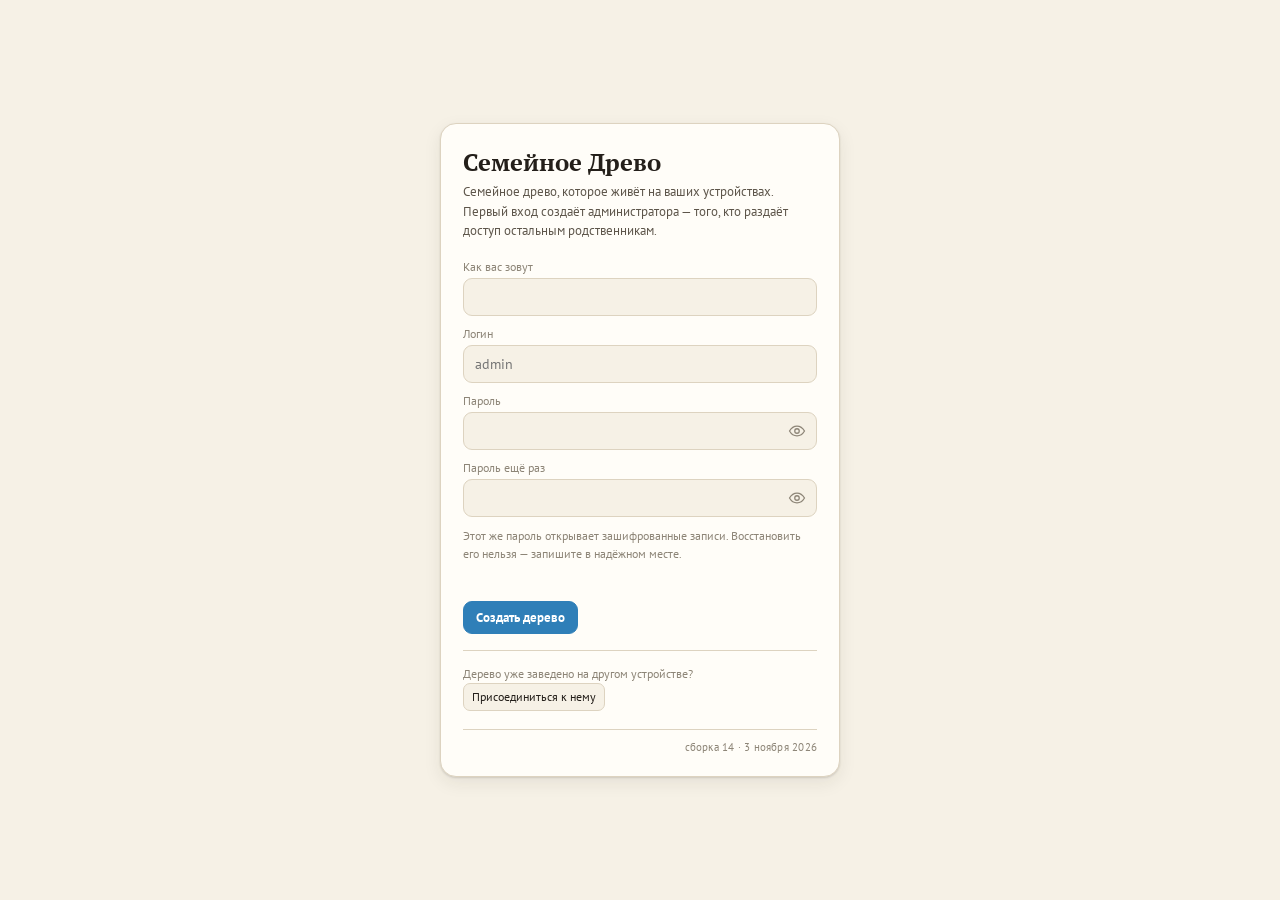
==== commit 8530ac78: "Add files via upload" ====
--- a/index.html
+++ b/index.html
@@ -206,6 +206,16 @@
 .icon-btn.accent { color: var(--accent); border-color: color-mix(in srgb, var(--accent) 35%, transparent); }
 .icon-btn.accent:hover { background: color-mix(in srgb, var(--accent) 12%, transparent); color: var(--accent); }
 @media (max-width: 1180px) { .icon-btn .lbl { display: none; } }
+/* корзина в верхней панели: цифра показывает, что там что-то лежит */
+#btnTrash { position: relative; }
+#btnTrash.has-items { color: var(--warn); }
+.trash-count {
+  position: absolute; top: 1px; right: 1px; min-width: 15px; height: 15px;
+  padding: 0 3px; border-radius: 999px; background: var(--warn); color: #fff;
+  font-size: 10px; line-height: 15px; text-align: center; font-family: var(--font-body);
+}
+.trash-count[hidden] { display: none !important; }
+
 .who { font-size: 12px; color: var(--ink-faint); white-space: nowrap; }
 .who b { color: var(--ink); font-weight: 700; }
 
@@ -525,9 +535,20 @@
 }
 .gate[hidden] { display: none !important; }
 .gate-card {
+  position: relative;
   width: min(400px, 100%); background: var(--paper-2); border: 1px solid var(--line);
   border-radius: 16px; padding: 22px; box-shadow: var(--shadow);
 }
+/* крестик вместо второй кнопки: уйти с экрана, ничего не меняя */
+.gate-close {
+  position: absolute; right: 10px; top: 10px;
+  width: 32px; height: 32px; border: 0; border-radius: 9px;
+  background: transparent; color: var(--ink-faint); line-height: 0;
+  display: grid; place-items: center; cursor: pointer;
+}
+.gate-close .ico { width: 18px; height: 18px; }
+.gate-close:hover { background: var(--neutral); color: var(--ink); }
+.gate-card h1 { padding-right: 36px; }
 .gate h1 { font-size: 24px; margin-bottom: 4px; }
 .gate .lede { color: var(--ink-soft); font-size: 13px; margin: 0 0 18px; line-height: 1.5; }
 .gate label { display: block; font-size: 12px; color: var(--ink-faint); margin: 10px 0 4px; }
@@ -863,6 +884,156 @@
 }
 .pw-eye .ico { width: 18px; height: 18px; }
 .pw-eye:hover { color: var(--ink); background: var(--neutral); }
+
+/* ---------- раздел «Фото и файлы» ---------- */
+.files-top {
+  display: flex; align-items: center; gap: 10px; flex-wrap: wrap; margin-bottom: 10px;
+}
+.files-path { display: flex; align-items: center; gap: 8px; min-width: 0; }
+.files-here { font-family: var(--font-display); font-size: 17px; font-weight: 700;
+  display: inline-flex; align-items: center; gap: 6px; }
+.files-tools { display: flex; align-items: center; gap: 6px; margin-left: auto; flex-wrap: wrap; }
+.files-views { display: inline-flex; gap: 2px; }
+.files-views .btn[aria-pressed="true"],
+.files-tools .btn[aria-pressed="true"] {
+  background: var(--accent); border-color: var(--accent); color: var(--accent-ink);
+}
+@media (max-width: 760px) { .files-tools .lbl { display: none; } }
+
+.files-bar {
+  display: flex; align-items: center; gap: 6px; flex-wrap: wrap;
+  padding: 8px 10px; margin: 0 0 12px;
+  border: 1px solid var(--line); border-radius: 10px;
+  background: color-mix(in srgb, var(--accent) 8%, var(--paper-2));
+  font-size: 13px;
+}
+.files-bar .spacer { flex: 1 1 auto; }
+.files-bar .btn[disabled] { opacity: .45; pointer-events: none; }
+
+.folder-row { display: flex; flex-wrap: wrap; gap: 8px; margin-bottom: 12px; }
+.folder-tile {
+  display: inline-flex; align-items: center; gap: 8px;
+  padding: 9px 12px; border: 1px solid var(--line); border-radius: 11px;
+  background: var(--paper-2); color: var(--ink); font-size: 13px;
+}
+.folder-tile:hover { background: var(--neutral); }
+.folder-tile .ico { width: 18px; height: 18px; color: var(--warn); }
+.folder-tile .f-count { color: var(--ink-faint); font-family: var(--font-data); font-size: 11px; }
+
+.photo-wall.small { grid-template-columns: repeat(auto-fill, minmax(84px, 1fr)); }
+.media-tile.is-sel { outline: 3px solid var(--accent); outline-offset: -3px; }
+.media-tile .tile-pick { position: absolute; left: 6px; top: 6px; z-index: 3; }
+.media-tile .tile-ico { display: grid; place-items: center; width: 100%; height: 100%; }
+.media-tile.has-img .tile-ico { display: none; }
+.media-tile .tile-play {
+  position: absolute; left: 50%; top: 50%; transform: translate(-50%,-50%);
+  width: 34px; height: 34px; border-radius: 50%; background: rgba(0,0,0,.5); color: #fff;
+  display: grid; place-items: center; pointer-events: none;
+}
+.media-tile .tile-play .ico { width: 16px; height: 16px; }
+tr.file-row { cursor: pointer; }
+tr.file-row.is-sel { background: color-mix(in srgb, var(--accent) 14%, transparent); }
+
+/* ---------- просмотрщик ---------- */
+.viewer {
+  position: fixed; inset: 0; z-index: 400; background: #0d0c0b; color: #f2ece1;
+  display: grid; grid-template-rows: auto 1fr auto;
+  user-select: none;
+}
+.vw-top {
+  display: flex; align-items: center; gap: 8px; padding: 8px 12px;
+  padding-top: max(8px, env(safe-area-inset-top, 0px));
+  background: rgba(0,0,0,.5); position: relative; z-index: 3;
+}
+.vw-top .spacer { flex: 1 1 auto; }
+.vw-title { font-weight: 700; overflow: hidden; text-overflow: ellipsis; white-space: nowrap; max-width: 46vw; }
+.vw-count { color: #b5ac9d; font-size: 12px; font-family: var(--font-data); }
+.vw-btn {
+  border: 0; background: transparent; color: #e8e1d5; padding: 7px; border-radius: 9px;
+  line-height: 0; cursor: pointer;
+}
+.vw-btn:hover { background: rgba(255,255,255,.14); }
+.vw-btn .ico { width: 19px; height: 19px; }
+.vw-btn[hidden] { display: none !important; }
+
+.vw-stage {
+  position: relative; overflow: hidden; display: grid; place-items: center;
+  touch-action: none;
+}
+.vw-stage img { max-width: 100%; max-height: 100%; transform-origin: center; will-change: transform; }
+.vw-stage video { max-width: 100%; max-height: 100%; background: #000; }
+.vw-wait { color: #b5ac9d; font-size: 14px; text-align: center; line-height: 1.6; }
+.vw-doc {
+  text-align: center; max-width: 440px; padding: 20px; display: grid; gap: 10px; justify-items: center;
+}
+.vw-doc .ico { width: 46px; height: 46px; color: #8d8577; }
+.vw-doc .note { color: #b5ac9d; }
+.vw-doc audio { width: 100%; }
+
+.vw-nav {
+  position: absolute; top: 50%; transform: translateY(-50%); z-index: 2;
+  width: 46px; height: 68px; border: 0; border-radius: 10px;
+  background: rgba(0,0,0,.35); color: #fff; display: grid; place-items: center; cursor: pointer;
+}
+.vw-nav:hover { background: rgba(0,0,0,.6); }
+.vw-nav.prev { left: 10px; }
+.vw-nav.next { right: 10px; }
+.vw-nav .ico { width: 24px; height: 24px; }
+
+.vw-zoom {
+  display: flex; align-items: center; justify-content: center; gap: 8px;
+  padding: 8px; padding-bottom: max(8px, env(safe-area-inset-bottom, 0px));
+  background: rgba(0,0,0,.5); font-size: 12px; font-family: var(--font-data);
+}
+.vw-info {
+  position: absolute; right: 0; top: 52px; bottom: 44px; width: min(340px, 86vw); z-index: 4;
+  background: rgba(20,18,16,.96); border-left: 1px solid rgba(255,255,255,.12);
+  padding: 14px; overflow: auto;
+}
+.vw-info[hidden] { display: none !important; }
+.vw-info h3 { font-size: 15px; margin-bottom: 8px; }
+.vw-info table.data th { color: #9a9084; font-weight: 400; width: 44%; vertical-align: top; }
+.vw-info table.data th, .vw-info table.data td {
+  border-bottom: 1px solid rgba(255,255,255,.08); font-size: 12px;
+}
+
+.vw-edit {
+  position: absolute; left: 50%; transform: translateX(-50%); bottom: 56px; z-index: 5;
+  display: flex; align-items: center; gap: 6px; flex-wrap: wrap;
+  background: rgba(20,18,16,.96); border: 1px solid rgba(255,255,255,.14);
+  border-radius: 12px; padding: 8px; max-width: 94vw;
+}
+.vw-edit[hidden] { display: none !important; }
+.vw-edit .spacer { width: 10px; }
+.vw-edit .btn { background: rgba(255,255,255,.08); border-color: rgba(255,255,255,.18); color: #f2ece1; }
+.vw-edit .btn:hover { background: rgba(255,255,255,.18); }
+.vw-edit .btn-primary { background: var(--accent); border-color: var(--accent); color: #fff; }
+
+.vw-crop {
+  position: absolute; border: 2px dashed #fff; box-shadow: 0 0 0 9999px rgba(0,0,0,.45);
+  cursor: move; z-index: 3;
+}
+.vw-crop::after {
+  content: ""; position: absolute; right: -6px; bottom: -6px; width: 16px; height: 16px;
+  background: #fff; border-radius: 3px; cursor: nwse-resize;
+}
+@media (max-width: 560px) {
+  .vw-title { max-width: 34vw; }
+  .vw-nav { width: 38px; height: 56px; }
+}
+
+/* ---------- предложение установить программу ---------- */
+.install-bar {
+  position: fixed; z-index: 320; left: 50%; transform: translateX(-50%);
+  bottom: calc(14px + env(safe-area-inset-bottom, 0px));
+  display: flex; align-items: center; gap: 12px; flex-wrap: wrap;
+  max-width: min(560px, calc(100vw - 24px));
+  padding: 12px 14px; border-radius: 14px;
+  background: var(--paper-2); border: 1px solid var(--line); box-shadow: var(--shadow);
+  font-size: 13px;
+}
+.install-bar .ico { width: 24px; height: 24px; color: var(--accent); }
+.install-bar div { flex: 1 1 200px; min-width: 0; line-height: 1.45; }
 </style>
 </head>
 <body>
@@ -894,6 +1065,8 @@
       <button class="icon-btn accent" id="btnAdd" type="button" title="Добавить человека">
         <span class="lbl">Добавить</span></button>
       <button class="icon-btn" id="btnSync" type="button" title="Синхронизировать" hidden></button>
+      <button class="icon-btn" id="btnTrash" type="button" title="Корзина">
+        <span class="trash-count" id="trashCount" hidden></span></button>
       <button class="icon-btn" id="btnCalendar" type="button" title="Календарь дат"></button>
       <button class="icon-btn" id="btnMap" type="button" title="Карта мест"></button>
       <button class="icon-btn" id="btnSettings" type="button" title="Настройки">
@@ -1024,6 +1197,23 @@
     upload: '<path d="M4 15v4a2 2 0 0 0 2 2h12a2 2 0 0 0 2-2v-4"/>' +
       '<polyline points="8 8 12 4 16 8"/><line x1="12" y1="4" x2="12" y2="16"/>',
     clock: '<circle cx="12" cy="12" r="8.5"/><polyline points="12 7 12 12 15.5 14"/>',
+    play: '<polygon points="7 4 20 12 7 20" fill="currentColor" stroke="none"/>',
+    pause: '<rect x="7" y="5" width="3.6" height="14" rx="1"/><rect x="13.4" y="5" width="3.6" height="14" rx="1"/>',
+    prev: '<polyline points="15 5 8 12 15 19"/>',
+    next: '<polyline points="9 5 16 12 9 19"/>',
+    rotate: '<path d="M20 11a8 8 0 1 0-2.3 5.7"/><polyline points="20 5 20 11 14 11"/>',
+    crop: '<path d="M6 2v16h16"/><path d="M2 6h16v16"/>',
+    info: '<circle cx="12" cy="12" r="9"/><line x1="12" y1="11" x2="12" y2="16.5"/>' +
+      '<circle cx="12" cy="7.8" r="1.1" fill="currentColor" stroke="none"/>',
+    folder: '<path d="M3 7a2 2 0 0 1 2-2h4l2 2.5h8a2 2 0 0 1 2 2V18a2 2 0 0 1-2 2H5a2 2 0 0 1-2-2z"/>',
+    folderPlus: '<path d="M3 7a2 2 0 0 1 2-2h4l2 2.5h8a2 2 0 0 1 2 2V18a2 2 0 0 1-2 2H5a2 2 0 0 1-2-2z"/>' +
+      '<line x1="12" y1="11" x2="12" y2="17"/><line x1="9" y1="14" x2="15" y2="14"/>',
+    grid: '<rect x="3.5" y="3.5" width="7" height="7" rx="1.5"/><rect x="13.5" y="3.5" width="7" height="7" rx="1.5"/>' +
+      '<rect x="3.5" y="13.5" width="7" height="7" rx="1.5"/><rect x="13.5" y="13.5" width="7" height="7" rx="1.5"/>',
+    check: '<polyline points="4 12.5 9.5 18 20 6.5"/>',
+    star: '<path d="M12 3.4l2.6 5.4 5.9.8-4.3 4.1 1 5.9-5.2-2.8-5.2 2.8 1-5.9L3.5 9.6l5.9-.8z"/>',
+    download: '<path d="M4 15v4a2 2 0 0 0 2 2h12a2 2 0 0 0 2-2v-4"/>' +
+      '<polyline points="8 12 12 16 16 12"/><line x1="12" y1="4" x2="12" y2="16"/>',
     tree: '<circle cx="12" cy="4.6" r="2.4"/><circle cx="5.5" cy="19.4" r="2.4"/>' +
       '<circle cx="18.5" cy="19.4" r="2.4"/><path d="M12 7v4H5.5v6M12 11h6.5v6"/>',
     down: '<line x1="12" y1="4" x2="12" y2="18"/><polyline points="6 13 12 19 18 13"/>',
@@ -1268,7 +1458,7 @@
       changes: [],
       tabs: [
         { id: 'tree', title: 'Дерево', icon: 'tree', builtin: true },
-        { id: 'photos', title: 'Фото', icon: 'photo', builtin: true },
+        { id: "photos", title: "Фото и файлы", icon: "photo", builtin: true },
         { id: 'changes', title: 'Изменения', icon: 'clock', builtin: true }
       ],
       /* Учётные записи лежат в самом дереве, а не на устройстве: иначе
@@ -1281,7 +1471,10 @@
       /* следы удалённых записей: id -> когда удалили.
          Без них удаление, сделанное на одном устройстве, вернулось бы
          обратно при первой же синхронизации с другого. */
-      tombstones: {}
+      tombstones: {},
+      /* Корзина: удалённое не пропадает сразу, а ждёт здесь.
+         Сам файл с диска не стирается до окончательного удаления. */
+      trash: {}
     };
   }
 
@@ -1352,6 +1545,7 @@
       if (!this.tree || !this.tree.persons) this.tree = emptyTree();
       if (!this.tree.tabs) this.tree.tabs = emptyTree().tabs;
       if (!this.tree.tombstones) this.tree.tombstones = {};
+      if (!this.tree.trash) this.tree.trash = {};
       if (!this.tree.meta.updated) this.tree.meta.updated = nowISO();
       try {
         this.deviceId = localStorage.getItem(LS_DEVICE);
@@ -1428,7 +1622,9 @@
         treeImageFit: 'cover',   // cover | tile
         treeImageFade: 35,   // насколько приглушить, %
         showPhotos: true,
-        showDates: true
+        showDates: true,
+        nameOrder: 'given-first'   // given-first: Иван Петров · surname-first: Петров Иван
+
       };
     },
     loadPrefs: function (userId) {
@@ -1520,10 +1716,16 @@
       var n = parts.join(' ').trim();
       return n || 'Без имени';
     },
+    /** Имя на эскизе. Порядок имени и фамилии выбирается в настройках,
+        отчество всегда идёт последним. */
     shortName: function (p) {
       if (!p) return '';
-      var n = [p.given, p.patronymic].filter(Boolean).join(' ');
-      return (n + ' ' + (p.surname || '')).trim() || 'Без имени';
+      var given = p.given || '', sur = p.surname || '', pat = p.patronymic || '';
+      var order = (this.prefs && this.prefs.nameOrder) || 'given-first';
+      var head = order === 'surname-first'
+        ? [sur, given].filter(Boolean).join(' ')
+        : [given, sur].filter(Boolean).join(' ');
+      return [head, pat].filter(Boolean).join(' ').trim() || 'Без имени';
     },
     /** имя для обращения в окнах: имя и фамилия, без отчества */
     callName: function (p) {
@@ -1677,21 +1879,112 @@
         });
       });
     },
-    removeMedia: function (id, quiet) {
+    /** Заменить содержимое файла, сохранив его место в дереве и права доступа.
+        Нужно для правки снимка: id остаётся прежним, поэтому не рвутся ссылки
+        на главное фото и не плодятся дубликаты. */
+    replaceMedia: function (id, file) {
+      var self = this;
+      var m = this.tree.media[id];
+      if (!m) return Promise.reject(new Error('Файла нет в дереве'));
+      var isPrivate = m.acl && (m.acl.locked || m.acl.level === 'admin' || m.acl.level === 'owner');
+      var step = isPrivate ? encryptBlob(file) : Promise.resolve({ blob: file, enc: false });
+      return step.then(function (r) {
+        return blobPut(id, r.blob).then(function () {
+          m.size = file.size || 0;
+          m.mime = file.type || m.mime;
+          m.encrypted = r.enc;
+          m.updated = nowISO();
+          m.uploaded = false;          // изменённый файл должен уехать заново
+          self.log('media', 'Изменён файл «' + m.name + '»', m.personId);
+          self.save();
+          return m;
+        });
+      });
+    },
+
+    /** Удаление файла: по умолчанию в корзину, сам файл остаётся на диске.
+        hard — окончательно, без возврата. */
+    removeMedia: function (id, quiet, hard) {
       var m = this.tree.media[id];
       if (!m) return;
       var p = this.person(m.personId);
+      var wasPhoto = p && p.photo === id;
       if (p) {
         p.media = (p.media || []).filter(function (x) { return x !== id; });
-        if (p.photo === id) p.photo = (p.media || []).filter(function (x) {
+        if (wasPhoto) p.photo = (p.media || []).filter(function (x) {
           return (this.tree.media[x] || {}).kind === 'photo';
         }.bind(this))[0] || null;
       }
       delete this.tree.media[id];
       this.bury(id);
-      blobDel(id);
+      if (hard) blobDel(id);
+      else this.toTrash(id, { what: 'media', rec: m, personId: m.personId, wasPhoto: wasPhoto });
       if (p) p.updated = nowISO();
-      if (!quiet) { this.log('media', 'Удалён файл «' + m.name + '»', m.personId); this.save(); }
+      if (!quiet) {
+        this.log('media', (hard ? 'Удалён навсегда файл «' : 'В корзину: файл «') + m.name + '»', m.personId);
+        this.save();
+      }
+    },
+
+    /* --- корзина --- */
+    toTrash: function (id, item) {
+      this.tree.trash = this.tree.trash || {};
+      item.at = nowISO();
+      item.by = this.session ? this.session.displayName : 'система';
+      item.id = id;
+      this.tree.trash[id] = item;
+    },
+    trashList: function () {
+      var t = this.tree.trash || {}, out = [];
+      for (var id in t) out.push(t[id]);
+      return out.sort(function (a, b) { return (b.at || '').localeCompare(a.at || ''); });
+    },
+    /** Вернуть из корзины. Отметка времени ставится новая, иначе при
+        синхронизации чужое устройство снова сочтёт запись удалённой. */
+    restoreTrash: function (id) {
+      var t = this.tree.trash || {}, it = t[id];
+      if (!it) return false;
+      var stamp = nowISO();
+      if (it.what === 'media') {
+        var m = it.rec;
+        m.updated = stamp;
+        this.tree.media[id] = m;
+        var p = this.person(it.personId);
+        if (p) {
+          p.media = p.media || [];
+          if (p.media.indexOf(id) < 0) p.media.push(id);
+          if (it.wasPhoto && !p.photo) p.photo = id;
+          p.updated = stamp;
+        }
+        this.log('media', 'Файл «' + m.name + '» возвращён из корзины', it.personId);
+      } else if (it.what === 'field') {
+        var p2 = this.person(it.personId);
+        if (!p2) return false;
+        p2.fields = p2.fields || [];
+        p2.fields.push(it.rec);
+        p2.updated = stamp;
+        this.log('edit', 'Запись возвращена из корзины: ' + this.fullName(p2), it.personId);
+      }
+      delete this.tree.tombstones[id];
+      delete t[id];
+      this.save();
+      return true;
+    },
+    /** Убрать из корзины окончательно: вот теперь файл стирается с диска. */
+    purgeTrash: function (id) {
+      var t = this.tree.trash || {}, it = t[id];
+      if (!it) return false;
+      if (it.what === 'media') blobDel(id);
+      delete t[id];
+      this.save();
+      return true;
+    },
+    emptyTrash: function () {
+      var t = this.tree.trash || {}, self = this, n = 0;
+      Object.keys(t).forEach(function (id) { self.purgeTrash(id); n++; });
+      if (n) this.log('delete', 'Корзина очищена: ' + n + ' ' + (n === 1 ? 'запись' : 'записей'));
+      this.save();
+      return n;
     },
     mediaOf: function (personId) {
       var t = this.tree, out = [];
@@ -3587,6 +3880,18 @@
         if (graves[id2] && !newer(mStamp, graves[id2])) { delete mine[id2]; st[kind].removed++; }
       }
     });
+
+    /* --- корзина: общая для всех, иначе удалённое у одного нельзя вернуть
+           с другого устройства. Запись уходит из корзины, когда её либо
+           вернули (появилась снова в media), либо стёрли насовсем. --- */
+    out.trash = out.trash || {};
+    var rtr = remote.trash || {};
+    for (var trid in rtr) {
+      if (!out.trash[trid] || newer(rtr[trid].at, out.trash[trid].at)) out.trash[trid] = rtr[trid];
+    }
+    for (var trid2 in out.trash) {
+      if (out.media[trid2] || (out.persons[trid2])) delete out.trash[trid2];   // уже вернули
+    }
 
     /* --- учётные записи: по id, побеждает более поздняя правка --- */
     var users = {}, uorder = [];
@@ -4431,6 +4736,876 @@
   global.MiniMap = MiniMap;
 })(window);
 </script>
+<script>/* Семейное Древо — раздел «Фото и файлы».
+
+   Что здесь: папки, три вида отображения, выделение нескольких файлов,
+   скачивание (по одному, выделенные, всё, папкой) и действия над выделенным
+   — удалить, сделать главным снимком, изменить, кому виден файл.
+
+   Папки живут отдельным списком (tree.folders), а у файла хранится только
+   folderId. Так папку можно переименовать, не трогая файлы, и пустая папка
+   не исчезает сама собой. */
+(function (global) {
+  'use strict';
+
+  var S = global.Store, U = S.util;
+  function esc(s) { return global.TreeView.esc(s); }
+  function I(n) { return global.Icon(n); }
+
+  function plural(n, a, b, c) {
+    var m = n % 100, k = n % 10;
+    if (m > 10 && m < 20) return c;
+    if (k === 1) return a;
+    if (k >= 2 && k <= 4) return b;
+    return c;
+  }
+
+  var Files = {
+    sel: {},                 // выделенные id
+    folderId: null,          // открытая папка; null — все файлы
+    editing: false,          // режим изменения
+
+    /* ---------- папки ---------- */
+    folders: function () {
+      var f = S.tree.folders || {};
+      var out = [];
+      for (var id in f) out.push(f[id]);
+      return out.sort(function (a, b) { return (a.name || '').localeCompare(b.name || '', 'ru'); });
+    },
+    addFolder: function (name) {
+      S.tree.folders = S.tree.folders || {};
+      var id = U.uid('fld');
+      S.tree.folders[id] = { id: id, name: name, created: new Date().toISOString(),
+        updated: new Date().toISOString() };
+      S.save();
+      return id;
+    },
+    renameFolder: function (id, name) {
+      var f = (S.tree.folders || {})[id];
+      if (!f) return;
+      f.name = name; f.updated = new Date().toISOString();
+      S.save();
+    },
+    /** Удаляем только папку: файлы из неё возвращаются в общий список. */
+    dropFolder: function (id) {
+      var f = (S.tree.folders || {})[id];
+      if (!f) return;
+      S.allMedia().forEach(function (m) { if (m.folderId === id) { m.folderId = null; m.updated = new Date().toISOString(); } });
+      delete S.tree.folders[id];
+      S.bury(id);
+      S.log('delete', 'Удалена папка «' + f.name + '»');
+      S.save();
+    },
+
+    /* ---------- что показываем ---------- */
+    list: function () {
+      var self = this;
+      var all = S.allMedia().filter(function (m) { return S.canSee(m.acl); });
+      if (this.folderId) all = all.filter(function (m) { return m.folderId === self.folderId; });
+      var order = this.sort || 'added';
+      var by = {
+        added: function (a, b) { return (b.added || '').localeCompare(a.added || ''); },
+        name: function (a, b) { return (a.caption || a.name || '').localeCompare(b.caption || b.name || '', 'ru'); },
+        person: function (a, b) {
+          return S.fullName(S.person(a.personId)).localeCompare(S.fullName(S.person(b.personId)), 'ru');
+        },
+        size: function (a, b) { return (b.size || 0) - (a.size || 0); },
+        kind: function (a, b) { return (a.kind || '').localeCompare(b.kind || ''); }
+      };
+      return all.slice().sort(by[order] || by.added);
+    },
+
+    selected: function () {
+      var self = this;
+      return this.list().filter(function (m) { return self.sel[m.id]; });
+    },
+
+    /* ---------- отрисовка ---------- */
+    render: function () {
+      var host = document.querySelector('#pane-photos .pane-scroll');
+      if (!host) return;
+      var self = this;
+      var view = (S.prefs.filesView || 'tiles');
+      var items = this.list();
+      var folders = this.folders();
+      var cur = this.folderId ? (S.tree.folders || {})[this.folderId] : null;
+      var nSel = this.selected().length;
+
+      var head =
+        '<div class="files-top">' +
+        '<div class="files-path">' +
+        (cur ? '<button class="btn btn-sm" id="flUp">' + I('left') + ' Все файлы</button>' +
+               '<span class="files-here">' + I('folder') + ' ' + esc(cur.name) + '</span>'
+             : '<h2 style="margin:0">Фото и файлы</h2>') +
+        '</div>' +
+        '<div class="files-tools">' +
+        '<button class="btn btn-sm" id="flNewFolder" title="Создать папку">' + I('folderPlus') +
+        '<span class="lbl"> Папка</span></button>' +
+        '<button class="btn btn-sm" id="flEdit" aria-pressed="' + (this.editing) + '" title="Изменить">' +
+        I('check') + '<span class="lbl"> Выбрать</span></button>' +
+        '<span class="files-views">' +
+        [['tiles', 'grid', 'Крупные плитки'], ['small', 'photo', 'Мелкие плитки'], ['list', 'list', 'Список']]
+          .map(function (v) {
+            return '<button class="btn btn-sm" data-view="' + v[0] + '" aria-pressed="' +
+              (view === v[0]) + '" title="' + v[2] + '">' + I(v[1]) + '</button>';
+          }).join('') + '</span>' +
+        '<button class="btn btn-sm" id="flSaveAll" title="Скачать всё">' + I('download') +
+        '<span class="lbl"> Скачать всё</span></button>' +
+        '</div></div>';
+
+      var sortBar = '<div class="sort-bar"><span class="note">Порядок:</span>' +
+        [['added', 'по дате'], ['name', 'по названию'], ['person', 'по человеку'],
+         ['kind', 'по виду'], ['size', 'по размеру']].map(function (l) {
+          return '<button class="btn btn-sm" data-sort="' + l[0] + '" aria-pressed="' +
+            ((self.sort || 'added') === l[0]) + '">' + l[1] + '</button>';
+        }).join('') + '</div>';
+
+      var bar = this.editing
+        ? '<div class="files-bar">' +
+          '<span>' + (nSel ? 'Выбрано: ' + nSel : 'Ничего не выбрано') + '</span>' +
+          '<button class="btn btn-sm" id="flAll">Выбрать все</button>' +
+          '<button class="btn btn-sm" id="flNone">Снять</button>' +
+          '<span class="spacer"></span>' +
+          '<button class="btn btn-sm" id="flGet"' + (nSel ? '' : ' disabled') + '>' +
+          I('download') + ' Скачать</button>' +
+          '<button class="btn btn-sm" id="flMove"' + (nSel ? '' : ' disabled') + '>' +
+          I('folder') + ' В папку</button>' +
+          '<button class="btn btn-sm" id="flMain"' + (nSel === 1 ? '' : ' disabled') + '>' +
+          I('star') + ' Сделать главным</button>' +
+          '<button class="btn btn-sm" id="flAcl"' + (nSel ? '' : ' disabled') + '>' +
+          I('lock') + ' Кому видно</button>' +
+          '<button class="btn btn-sm btn-danger" id="flDel"' + (nSel ? '' : ' disabled') + '>' +
+          I('trash') + ' Удалить</button>' +
+          '</div>'
+        : '';
+
+      var fldHtml = (!this.folderId && folders.length)
+        ? '<div class="folder-row">' + folders.map(function (f) {
+            var n = S.allMedia().filter(function (m) { return m.folderId === f.id; }).length;
+            return '<button class="folder-tile" data-folder="' + esc(f.id) + '">' +
+              I('folder') + '<span class="f-name">' + esc(f.name) + '</span>' +
+              '<span class="f-count">' + n + '</span></button>';
+          }).join('') + '</div>'
+        : '';
+
+      var body;
+      if (!items.length) {
+        body = '<div class="empty">' + (this.folderId ? 'В этой папке пока пусто.'
+          : 'Файлов пока нет.<br>Откройте карточку человека и добавьте фотографии или документы.') + '</div>';
+      } else if (view === 'list') {
+        body = '<div class="table-wrap"><table class="data"><tbody>' + items.map(function (m) {
+          var who = S.person(m.personId);
+          return '<tr data-id="' + esc(m.id) + '" class="file-row' + (self.sel[m.id] ? ' is-sel' : '') + '">' +
+            (self.editing ? '<td style="width:30px"><input type="checkbox" data-pick="' + esc(m.id) + '"' +
+              (self.sel[m.id] ? ' checked' : '') + '></td>' : '') +
+            '<td style="width:34px">' + I(self.iconOf(m)) + '</td>' +
+            '<td>' + esc(m.caption || m.name) + '</td>' +
+            '<td>' + esc(who ? S.fullName(who) : '') + '</td>' +
+            '<td style="white-space:nowrap">' + Math.round((m.size || 0) / 1024) + ' КБ</td>' +
+            '<td style="white-space:nowrap">' + (m.added ? new Date(m.added).toLocaleDateString('ru-RU') : '') + '</td>' +
+            '</tr>';
+        }).join('') + '</tbody></table></div>';
+      } else {
+        body = '<div class="photo-wall' + (view === 'small' ? ' small' : '') + '">' +
+          items.map(function (m) {
+            var who = S.person(m.personId);
+            return '<div class="media-tile' + (self.sel[m.id] ? ' is-sel' : '') +
+              '" data-id="' + esc(m.id) + '" title="' + esc(m.name) + '">' +
+              (self.editing ? '<input class="tile-pick" type="checkbox" data-pick="' + esc(m.id) + '"' +
+                (self.sel[m.id] ? ' checked' : '') + '>' : '') +
+              '<span class="tile-ico">' + I(self.iconOf(m)) + '</span>' +
+              (m.kind === 'video' ? '<span class="tile-play">' + I('play') + '</span>' : '') +
+              '<span class="m-name">' + esc(m.caption || (who ? S.fullName(who) : m.name)) + '</span></div>';
+          }).join('') + '</div>';
+      }
+
+      host.innerHTML = head + fldHtml + sortBar + bar + body;
+      this.paintThumbs(host);
+      this.bind(host);
+    },
+
+    /** Обновить только пометки и нижнюю панель, не трогая сам список. */
+    repaintSelection: function (host) {
+      host = host || document.querySelector('#pane-photos .pane-scroll');
+      if (!host) return;
+      var self = this;
+      host.querySelectorAll('[data-id]').forEach(function (el) {
+        var on = !!self.sel[el.dataset.id];
+        el.classList.toggle('is-sel', on);
+        var c = el.querySelector('[data-pick]');
+        if (c) c.checked = on;
+      });
+      var n = this.selected().length;
+      var bar = host.querySelector('.files-bar');
+      if (!bar) return;
+      var label = bar.querySelector('span');
+      if (label) label.textContent = n ? 'Выбрано: ' + n : 'Ничего не выбрано';
+      ['#flGet', '#flMove', '#flAcl', '#flDel'].forEach(function (id) {
+        var b = bar.querySelector(id);
+        if (b) b.disabled = !n;
+      });
+      var main = bar.querySelector('#flMain');
+      if (main) main.disabled = n !== 1;
+    },
+
+    iconOf: function (m) {
+      return m.kind === 'photo' ? 'photo' : m.kind === 'audio' ? 'mic'
+        : m.kind === 'video' ? 'play' : 'note';
+    },
+
+    /** Подставить настоящие картинки в плитки — по мере готовности. */
+    paintThumbs: function (host) {
+      host.querySelectorAll('.media-tile[data-id]').forEach(function (el) {
+        var m = S.tree.media[el.dataset.id];
+        if (!m || m.kind !== 'photo') return;
+        S.mediaURL(m.id).then(function (url) {
+          if (!url || !el.isConnected) return;
+          el.style.backgroundImage = 'url(' + url + ')';
+          el.classList.add('has-img');
+          global.App._mediaUrls.push(url);
+        });
+      });
+    },
+
+    bind: function (host) {
+      var self = this, App = global.App;
+
+      var up = host.querySelector('#flUp');
+      if (up) up.addEventListener('click', function () { self.folderId = null; self.render(); });
+
+      host.querySelectorAll('[data-folder]').forEach(function (b) {
+        b.addEventListener('click', function () { self.folderId = b.dataset.folder; self.render(); });
+        b.addEventListener('contextmenu', function (e) {
+          e.preventDefault();
+          self.folderMenu(b.dataset.folder);
+        });
+      });
+
+      host.querySelector('#flNewFolder').addEventListener('click', function () {
+        App.prompt('Новая папка', 'Как её назвать?', '', function (name) {
+          if (!name || !name.trim()) return;
+          self.addFolder(name.trim());
+          self.render();
+        });
+      });
+
+      host.querySelector('#flEdit').addEventListener('click', function () {
+        self.editing = !self.editing;
+        if (!self.editing) self.sel = {};
+        self.render();
+      });
+
+      host.querySelectorAll('[data-view]').forEach(function (b) {
+        b.addEventListener('click', function () {
+          S.prefs.filesView = b.dataset.view;
+          S.savePrefs();
+          self.render();
+        });
+      });
+      host.querySelectorAll('[data-sort]').forEach(function (b) {
+        b.addEventListener('click', function () { self.sort = b.dataset.sort; self.render(); });
+      });
+
+      host.querySelector('#flSaveAll').addEventListener('click', function () {
+        self.download(self.list(), self.folderId
+          ? ((S.tree.folders[self.folderId] || {}).name || 'папка') : 'Все файлы');
+      });
+
+      host.querySelectorAll('[data-pick]').forEach(function (c) {
+        c.addEventListener('click', function (e) { e.stopPropagation(); });
+        c.addEventListener('change', function () {
+          if (c.checked) self.sel[c.dataset.pick] = 1; else delete self.sel[c.dataset.pick];
+          // перерисовывать весь список на каждую галочку нельзя: на сотне
+          // файлов это мигание и потеря места прокрутки
+          self.repaintSelection(host);
+        });
+      });
+
+      // открыть просмотрщик; в режиме выбора нажатие отмечает файл
+      function openOrPick(id) {
+        if (self.editing) {
+          if (self.sel[id]) delete self.sel[id]; else self.sel[id] = 1;
+          self.repaintSelection(host);
+          return;
+        }
+        global.Viewer.open(self.list(), id);
+      }
+      host.querySelectorAll('.media-tile[data-id]').forEach(function (el) {
+        el.addEventListener('click', function () { openOrPick(el.dataset.id); });
+      });
+      host.querySelectorAll('tr.file-row').forEach(function (tr) {
+        tr.addEventListener('click', function () { openOrPick(tr.dataset.id); });
+      });
+
+      var on = function (id, fn) { var b = host.querySelector(id); if (b) b.addEventListener('click', fn); };
+      on('#flAll', function () {
+        self.list().forEach(function (m) { self.sel[m.id] = 1; });
+        self.repaintSelection(host);
+      });
+      on('#flNone', function () { self.sel = {}; self.repaintSelection(host); });
+      on('#flGet', function () { self.download(self.selected(), 'Выбранные файлы'); });
+      on('#flMove', function () { self.moveDialog(self.selected()); });
+      on('#flMain', function () {
+        var m = self.selected()[0];
+        if (!m) return;
+        if (m.kind !== 'photo') { App.toast('Главным может быть только снимок'); return; }
+        S.updatePerson(m.personId, { photo: m.id });
+        App.toast('Теперь это главное фото');
+        App.tree.render();
+        self.render();
+      });
+      on('#flAcl', function () { self.aclDialog(self.selected()); });
+      on('#flDel', function () {
+        var list = self.selected();
+        App.confirm('Удалить ' + list.length + ' ' + plural(list.length, 'файл', 'файла', 'файлов') + '?',
+          'Файлы уйдут в корзину — оттуда их можно вернуть.', function () {
+            list.forEach(function (m) { S.removeMedia(m.id, true); });
+            S.save();
+            self.sel = {};
+            App.paintTrash();
+            App.tree.render();
+            self.render();
+            App.toast('Перенесено в корзину');
+          });
+      });
+    },
+
+    folderMenu: function (id) {
+      var self = this, App = global.App;
+      var f = (S.tree.folders || {})[id];
+      if (!f) return;
+      App.modal('Папка «' + f.name + '»',
+        '<p class="note">Если удалить папку, файлы из неё не пропадут — они вернутся в общий список.</p>',
+        [
+          { text: 'Переименовать', fn: function () {
+            App.closeModal();
+            App.prompt('Новое название', '', f.name, function (v) {
+              if (v && v.trim()) { self.renameFolder(id, v.trim()); self.render(); }
+            });
+          } },
+          { text: 'Удалить папку', danger: true, fn: function () {
+            App.closeModal();
+            self.dropFolder(id);
+            if (self.folderId === id) self.folderId = null;
+            self.render();
+          } }
+        ]);
+    },
+
+    moveDialog: function (list) {
+      var self = this, App = global.App;
+      var folders = this.folders();
+      App.modal('Переложить ' + list.length + ' ' + plural(list.length, 'файл', 'файла', 'файлов'),
+        '<div class="row"><label for="mvFld">Куда</label><select id="mvFld">' +
+        '<option value="">Без папки</option>' +
+        folders.map(function (f) { return '<option value="' + esc(f.id) + '">' + esc(f.name) + '</option>'; }).join('') +
+        '</select></div>' +
+        '<div class="btn-row"><button class="btn btn-sm" id="mvNew">+ Новая папка</button></div>',
+        [{ text: 'Переложить', primary: true, fn: function () {
+          var v = document.getElementById('mvFld').value || null;
+          var stamp = new Date().toISOString();
+          list.forEach(function (m) { m.folderId = v; m.updated = stamp; });
+          S.save();
+          App.closeModal();
+          self.sel = {};
+          self.render();
+          App.toast('Переложено');
+        } }]);
+      document.getElementById('mvNew').addEventListener('click', function () {
+        App.prompt('Новая папка', 'Как её назвать?', '', function (name) {
+          if (!name || !name.trim()) return;
+          var id = self.addFolder(name.trim());
+          var sel = document.getElementById('mvFld');
+          if (sel) {
+            var o = document.createElement('option');
+            o.value = id; o.textContent = name.trim();
+            sel.appendChild(o); sel.value = id;
+          }
+        });
+      });
+    },
+
+    aclDialog: function (list) {
+      var self = this, App = global.App;
+      App.modal('Кому видны эти файлы',
+        '<div class="row"><label for="faLvl">Доступ</label><select id="faLvl">' +
+        '<option value="public">Всем, кто открыл дерево</option>' +
+        '<option value="group">Только вошедшим</option>' +
+        '<option value="chosen">Только выбранным</option>' +
+        '<option value="admin">Только администратору</option>' +
+        '</select></div>' +
+        '<p class="note" id="faNote">Выбор применится сразу ко всем ' + list.length + ' файлам.</p>',
+        [{ text: 'Применить', primary: true, fn: function () {
+          var lvl = document.getElementById('faLvl').value;
+          var stamp = new Date().toISOString();
+          function apply(allow) {
+            list.forEach(function (m) {
+              m.acl = m.acl || {};
+              m.acl.level = lvl;
+              if (lvl === 'chosen') m.acl.allow = (allow || []).slice();
+              m.updated = stamp;
+            });
+            S.save();
+            App.closeAllModals();
+            self.sel = {};
+            self.render();
+            App.toast('Доступ изменён');
+          }
+          if (lvl === 'chosen') {
+            var tmp = { level: 'chosen', allow: [] };
+            App.pickViewers(tmp, function () { apply(tmp.allow); });
+          } else apply();
+        } }]);
+    },
+
+    /* ---------- скачивание ---------- */
+    /** Один файл отдаём как есть, несколько — архивом. */
+    download: function (list, zipName) {
+      var App = global.App;
+      if (!list || !list.length) { App.toast('Нечего скачивать'); return; }
+      if (list.length === 1) {
+        var m = list[0];
+        S.mediaBlob(m.id).then(function (b) {
+          if (!b) { App.toast('Файл не нашёлся на этом устройстве'); return; }
+          App.saveFile(b, m.name || 'файл');
+        });
+        return;
+      }
+      App.toast('Собираю архив…');
+      var files = [], i = 0, used = {};
+      (function step() {
+        if (i >= list.length) {
+          if (!files.length) { App.toast('Ни один файл не нашёлся на этом устройстве'); return; }
+          var blob = global.IO.zip(files);
+          App.saveFile(blob, (zipName || 'Файлы') + '.zip');
+          return;
+        }
+        var m = list[i++];
+        S.mediaBlob(m.id).then(function (b) {
+          if (!b) return step();
+          var name = m.name || (m.id + '.bin');
+          if (used[name]) name = name.replace(/(\.[^.]+)?$/, '-' + used[name] + '$1');
+          used[m.name] = (used[m.name] || 0) + 1;
+          return b.arrayBuffer().then(function (ab) {
+            files.push({ name: name, data: new Uint8Array(ab) });
+            step();
+          });
+        }, step);
+      })();
+    }
+  };
+
+  global.Files = Files;
+})(window);
+</script>
+<script>/* Семейное Древо — просмотрщик фотографий, видео и документов.
+
+   Повадки взяты у «Фотографий» Windows 10: открывается во весь экран,
+   стрелки листают, колесо приближает, пробел — пауза у видео, есть сведения
+   о файле и простое редактирование — поворот, отражение, обрезка.
+
+   Правка не затирает исходник: сохранить можно поверх или отдельной копией. */
+(function (global) {
+  'use strict';
+
+  var S = global.Store;
+  function esc(s) { return global.TreeView.esc(s); }
+  function I(n) { return global.Icon(n); }
+
+  var Viewer = {
+    list: [], i: 0, el: null, scale: 1, tx: 0, ty: 0,
+    editing: false, rot: 0, flip: false, crop: null,
+    urls: [],
+
+    open: function (list, id) {
+      var self = this;
+      // если просмотрщик уже открыт, сперва убираем старый: иначе окна
+      // наслаиваются друг на друга и видно нижнее
+      if (this.el) this.close();
+      this.list = (list || []).filter(function (m) { return S.canSee(m.acl); });
+      this.i = Math.max(0, this.list.findIndex(function (m) { return m.id === id; }));
+      if (!this.list.length) return;
+      this.build();
+      this.show();
+      // во весь экран — как в «Фотографиях»; если браузер не даст, останемся
+      // в своём полноэкранном слое, он и так на всё окно
+      if (this.el.requestFullscreen) this.el.requestFullscreen().catch(function () {});
+      document.addEventListener('keydown', this._key = function (e) { self.onKey(e); });
+    },
+
+    close: function () {
+      if (document.fullscreenElement) document.exitFullscreen().catch(function () {});
+      document.removeEventListener('keydown', this._key);
+      this.revoke();
+      if (this.el) { this.el.remove(); this.el = null; }
+    },
+    revoke: function () {
+      this.urls.forEach(function (u) { try { URL.revokeObjectURL(u); } catch (e) {} });
+      this.urls = [];
+    },
+
+    cur: function () { return this.list[this.i]; },
+
+    build: function () {
+      var self = this;
+      var el = document.createElement('div');
+      el.className = 'viewer';
+      el.innerHTML =
+        '<div class="vw-top">' +
+        '<span class="vw-title" id="vwTitle"></span>' +
+        '<span class="vw-count" id="vwCount"></span>' +
+        '<span class="spacer"></span>' +
+        '<button class="vw-btn" id="vwInfo" title="Сведения">' + I('info') + '</button>' +
+        '<button class="vw-btn" id="vwEdit" title="Изменить">' + I('crop') + '</button>' +
+        '<button class="vw-btn" id="vwGet" title="Скачать">' + I('download') + '</button>' +
+        '<button class="vw-btn" id="vwStar" title="Сделать главным фото">' + I('star') + '</button>' +
+        '<button class="vw-btn" id="vwDel" title="Удалить">' + I('trash') + '</button>' +
+        '<button class="vw-btn" id="vwFull" title="Во весь экран">' + I('fullscreen') + '</button>' +
+        '<button class="vw-btn" id="vwClose" title="Закрыть (Esc)">' + I('close') + '</button>' +
+        '</div>' +
+        '<button class="vw-nav prev" id="vwPrev" title="Предыдущий">' + I('prev') + '</button>' +
+        '<button class="vw-nav next" id="vwNext" title="Следующий">' + I('next') + '</button>' +
+        '<div class="vw-stage" id="vwStage"></div>' +
+        '<aside class="vw-info" id="vwPane" hidden></aside>' +
+        '<div class="vw-edit" id="vwEditBar" hidden>' +
+        '<button class="btn btn-sm" data-ed="rot">' + I('rotate') + ' Повернуть</button>' +
+        '<button class="btn btn-sm" data-ed="flip">Отразить</button>' +
+        '<button class="btn btn-sm" data-ed="crop">' + I('crop') + ' Обрезать</button>' +
+        '<span class="spacer"></span>' +
+        '<button class="btn btn-sm" data-ed="cancel">Отмена</button>' +
+        '<button class="btn btn-sm" data-ed="copy">Сохранить копией</button>' +
+        '<button class="btn btn-sm btn-primary" data-ed="save">Сохранить</button>' +
+        '</div>' +
+        '<div class="vw-zoom">' +
+        '<button class="vw-btn" id="vwOut" title="Отдалить">' + I('minus') + '</button>' +
+        '<span id="vwScale">100%</span>' +
+        '<button class="vw-btn" id="vwIn" title="Приблизить">' + I('plus') + '</button>' +
+        '<button class="vw-btn" id="vwFit" title="Вписать">' + I('expand') + '</button>' +
+        '</div>';
+      document.body.appendChild(el);
+      this.el = el;
+
+      var on = function (id, fn) { el.querySelector(id).addEventListener('click', fn); };
+      on('#vwClose', function () { self.close(); });
+      on('#vwPrev', function () { self.step(-1); });
+      on('#vwNext', function () { self.step(1); });
+      on('#vwIn', function () { self.zoom(1.25); });
+      on('#vwOut', function () { self.zoom(1 / 1.25); });
+      on('#vwFit', function () { self.fit(); });
+      on('#vwInfo', function () {
+        var pane = el.querySelector('#vwPane');
+        pane.hidden = !pane.hidden;
+        if (!pane.hidden) self.paintInfo();
+      });
+      on('#vwFull', function () {
+        if (document.fullscreenElement) document.exitFullscreen();
+        else if (el.requestFullscreen) el.requestFullscreen().catch(function () {});
+      });
+      on('#vwGet', function () { global.Files.download([self.cur()], 'файл'); });
+      on('#vwStar', function () {
+        var m = self.cur();
+        if (m.kind !== 'photo') { global.App.toast('Главным может быть только снимок'); return; }
+        S.updatePerson(m.personId, { photo: m.id });
+        global.App.toast('Теперь это главное фото');
+        global.App.tree.render();
+      });
+      on('#vwDel', function () {
+        var m = self.cur();
+        global.App.confirm('Удалить «' + (m.caption || m.name) + '»?',
+          'Файл уйдёт в корзину — оттуда его можно вернуть.', function () {
+            S.removeMedia(m.id);
+            global.App.paintTrash();
+            global.App.tree.render();
+            self.list.splice(self.i, 1);
+            if (!self.list.length) { self.close(); }
+            else { if (self.i >= self.list.length) self.i = self.list.length - 1; self.show(); }
+            if (global.App.activeTab === 'photos') global.Files.render();
+          });
+      });
+      on('#vwEdit', function () { self.toggleEdit(); });
+
+      el.querySelectorAll('[data-ed]').forEach(function (b) {
+        b.addEventListener('click', function () { self.editAction(b.dataset.ed); });
+      });
+
+      var stage = el.querySelector('#vwStage');
+      stage.addEventListener('wheel', function (e) {
+        if (self.cur().kind !== 'photo') return;
+        e.preventDefault();
+        self.zoom(e.deltaY < 0 ? 1.15 : 1 / 1.15, e.clientX, e.clientY);
+      }, { passive: false });
+
+      var drag = null;
+      stage.addEventListener('pointerdown', function (e) {
+        if (self.scale <= 1 || self.editing) return;
+        drag = { x: e.clientX, y: e.clientY, tx: self.tx, ty: self.ty };
+        stage.setPointerCapture(e.pointerId);
+      });
+      stage.addEventListener('pointermove', function (e) {
+        if (!drag) return;
+        self.tx = drag.tx + (e.clientX - drag.x);
+        self.ty = drag.ty + (e.clientY - drag.y);
+        self.applyT();
+      });
+      stage.addEventListener('pointerup', function () { drag = null; });
+      stage.addEventListener('dblclick', function () {
+        if (self.scale > 1) self.fit(); else self.zoom(2);
+      });
+    },
+
+    onKey: function (e) {
+      if (!this.el) return;
+      if (e.key === 'Escape') { e.preventDefault(); this.close(); }
+      else if (e.key === 'ArrowRight') this.step(1);
+      else if (e.key === 'ArrowLeft') this.step(-1);
+      else if (e.key === '+' || e.key === '=') this.zoom(1.25);
+      else if (e.key === '-') this.zoom(1 / 1.25);
+      else if (e.key === '0') this.fit();
+      else if (e.key === ' ') {
+        var v = this.el.querySelector('video');
+        if (v) { e.preventDefault(); if (v.paused) v.play(); else v.pause(); }
+      }
+    },
+
+    step: function (d) {
+      if (this.editing) return;
+      this.i = (this.i + d + this.list.length) % this.list.length;
+      this.show();
+    },
+
+    show: function () {
+      var self = this, m = this.cur();
+      if (!m) return;
+      this.scale = 1; this.tx = 0; this.ty = 0;
+      this.rot = 0; this.flip = false; this.crop = null;
+      this.editing = false;
+      this.el.querySelector('#vwEditBar').hidden = true;
+      this.el.querySelector('#vwTitle').textContent = m.caption || m.name || '';
+      this.el.querySelector('#vwCount').textContent = (this.i + 1) + ' из ' + this.list.length;
+      this.el.querySelector('#vwEdit').hidden = m.kind !== 'photo';
+      this.el.querySelector('#vwStar').hidden = m.kind !== 'photo';
+      var stage = this.el.querySelector('#vwStage');
+      stage.innerHTML = '<div class="vw-wait">Открываю…</div>';
+      this.revoke();
+
+      S.mediaURL(m.id).then(function (url) {
+        if (!url) {
+          stage.innerHTML = '<div class="vw-wait">Файла нет на этом устройстве.<br>' +
+            'Он подтянется при синхронизации.</div>';
+          return;
+        }
+        self.urls.push(url);
+        if (m.kind === 'photo') {
+          stage.innerHTML = '<img id="vwImg" src="' + url + '" alt="">';
+          var img = stage.querySelector('img');
+          img.addEventListener('load', function () { self.fit(); });
+        } else if (m.kind === 'video') {
+          self.showVideo(stage, m, url);
+        } else if (m.kind === 'audio') {
+          stage.innerHTML = '<div class="vw-doc">' + I('mic') +
+            '<div>' + esc(m.name) + '</div><audio controls src="' + url + '"></audio></div>';
+        } else {
+          stage.innerHTML = '<div class="vw-doc">' + I('note') +
+            '<div>' + esc(m.name) + '</div>' +
+            '<p class="note">Этот файл программа показать не умеет — скачайте его ' +
+            'и откройте в своей программе.</p>' +
+            '<button class="btn btn-sm" id="vwDocGet">' + I('download') + ' Скачать</button></div>';
+          var g = stage.querySelector('#vwDocGet');
+          if (g) g.addEventListener('click', function () { global.Files.download([m], 'файл'); });
+        }
+        if (!self.el.querySelector('#vwPane').hidden) self.paintInfo();
+      });
+    },
+
+    /* Видео: браузер умеет не всякий формат. Если не берёт — говорим прямо,
+       что это за формат и что с ним делать, вместо чёрного прямоугольника. */
+    showVideo: function (stage, m, url) {
+      var self = this;
+      stage.innerHTML = '<video id="vwVid" controls autoplay playsinline src="' + url + '"></video>';
+      var v = stage.querySelector('video');
+      v.addEventListener('error', function () {
+        var fmt = (m.name.match(/\.([a-z0-9]+)$/i) || [, ''])[1].toUpperCase();
+        stage.innerHTML = '<div class="vw-doc">' + I('play') +
+          '<div>' + esc(m.name) + '</div>' +
+          '<p class="note">Это видео браузер проигрывать не умеет' +
+          (fmt ? ' (' + esc(fmt) + ')' : '') + '. Чаще всего так бывает с записями ' +
+          'с телефона в формате HEVC и со старыми AVI.</p>' +
+          '<p class="note">Файл цел и хранится в дереве — скачайте его и откройте ' +
+          'любым проигрывателем на компьютере или телефоне.</p>' +
+          '<button class="btn btn-sm" id="vwVidGet">' + I('download') + ' Скачать видео</button></div>';
+        var g = stage.querySelector('#vwVidGet');
+        if (g) g.addEventListener('click', function () { global.Files.download([m], 'видео'); });
+      });
+    },
+
+    paintInfo: function () {
+      var m = this.cur(), who = S.person(m.personId);
+      var pane = this.el.querySelector('#vwPane');
+      var img = this.el.querySelector('#vwImg');
+      var rows = [
+        ['Название', m.caption || m.name],
+        ['Имя файла', m.name],
+        ['Человек', who ? S.fullName(who) : '—'],
+        ['Вид', { photo: 'фотография', video: 'видео', audio: 'запись звука' }[m.kind] || 'документ'],
+        ['Тип', m.mime || '—'],
+        ['Размер', Math.round((m.size || 0) / 1024) + ' КБ'],
+        ['Добавлен', m.added ? new Date(m.added).toLocaleString('ru-RU') : '—'],
+        ['Изменён', m.updated ? new Date(m.updated).toLocaleString('ru-RU') : '—'],
+        ['Защита', m.encrypted ? 'зашифрован' : 'обычный'],
+        ['Кому виден', { public: 'всем', group: 'вошедшим', chosen: 'выбранным',
+          admin: 'администратору' }[(m.acl || {}).level] || 'всем']
+      ];
+      if (img && img.naturalWidth) {
+        rows.splice(5, 0, ['Размер снимка', img.naturalWidth + ' × ' + img.naturalHeight + ' точек']);
+      }
+      if (m.folderId && S.tree.folders && S.tree.folders[m.folderId]) {
+        rows.splice(2, 0, ['Папка', S.tree.folders[m.folderId].name]);
+      }
+      pane.innerHTML = '<h3>Сведения</h3><table class="data"><tbody>' +
+        rows.map(function (r) {
+          return '<tr><th>' + esc(r[0]) + '</th><td>' + esc(r[1]) + '</td></tr>';
+        }).join('') + '</tbody></table>';
+    },
+
+    /* ---------- масштаб ---------- */
+    applyT: function () {
+      var img = this.el.querySelector('#vwImg');
+      if (!img) return;
+      img.style.transform = 'translate(' + this.tx + 'px,' + this.ty + 'px) scale(' + this.scale + ')' +
+        ' rotate(' + this.rot + 'deg)' + (this.flip ? ' scaleX(-1)' : '');
+      var s = this.el.querySelector('#vwScale');
+      if (s) s.textContent = Math.round(this.scale * 100) + '%';
+    },
+    zoom: function (k, cx, cy) {
+      var img = this.el.querySelector('#vwImg');
+      if (!img) return;
+      var ns = Math.min(8, Math.max(0.1, this.scale * k));
+      var r = img.getBoundingClientRect();
+      if (cx == null) { cx = r.left + r.width / 2; cy = r.top + r.height / 2; }
+      var kk = ns / this.scale;
+      var ox = cx - (r.left + r.width / 2), oy = cy - (r.top + r.height / 2);
+      this.tx = this.tx - ox * (kk - 1);
+      this.ty = this.ty - oy * (kk - 1);
+      this.scale = ns;
+      this.applyT();
+    },
+    fit: function () {
+      this.scale = 1; this.tx = 0; this.ty = 0;
+      this.applyT();
+    },
+
+    /* ---------- правка ---------- */
+    toggleEdit: function () {
+      if (this.cur().kind !== 'photo') return;
+      this.editing = !this.editing;
+      this.el.querySelector('#vwEditBar').hidden = !this.editing;
+      this.el.classList.toggle('is-editing', this.editing);
+      if (!this.editing) { this.rot = 0; this.flip = false; this.clearCrop(); this.applyT(); }
+    },
+    editAction: function (what) {
+      var self = this;
+      if (what === 'rot') { this.rot = (this.rot + 90) % 360; this.applyT(); }
+      else if (what === 'flip') { this.flip = !this.flip; this.applyT(); }
+      else if (what === 'crop') { this.startCrop(); }
+      else if (what === 'cancel') { this.toggleEdit(); this.show(); }
+      else if (what === 'save' || what === 'copy') { this.saveEdited(what === 'copy'); }
+    },
+
+    startCrop: function () {
+      var self = this, stage = this.el.querySelector('#vwStage');
+      var img = stage.querySelector('#vwImg');
+      if (!img) return;
+      this.clearCrop();
+      var box = document.createElement('div');
+      box.className = 'vw-crop';
+      stage.appendChild(box);
+      var r = img.getBoundingClientRect(), sr = stage.getBoundingClientRect();
+      var c = { x: r.left - sr.left + r.width * 0.1, y: r.top - sr.top + r.height * 0.1,
+                w: r.width * 0.8, h: r.height * 0.8 };
+      function paint() {
+        box.style.left = c.x + 'px'; box.style.top = c.y + 'px';
+        box.style.width = c.w + 'px'; box.style.height = c.h + 'px';
+      }
+      paint();
+      var drag = null;
+      box.addEventListener('pointerdown', function (e) {
+        var b = box.getBoundingClientRect();
+        var corner = (e.clientX > b.right - 24 && e.clientY > b.bottom - 24);
+        drag = { x: e.clientX, y: e.clientY, c: { x: c.x, y: c.y, w: c.w, h: c.h }, corner: corner };
+        box.setPointerCapture(e.pointerId);
+      });
+      box.addEventListener('pointermove', function (e) {
+        if (!drag) return;
+        var dx = e.clientX - drag.x, dy = e.clientY - drag.y;
+        if (drag.corner) { c.w = Math.max(24, drag.c.w + dx); c.h = Math.max(24, drag.c.h + dy); }
+        else { c.x = drag.c.x + dx; c.y = drag.c.y + dy; }
+        paint();
+      });
+      box.addEventListener('pointerup', function () { drag = null; });
+      this.crop = { box: box, rect: c, img: img };
+    },
+    clearCrop: function () {
+      if (this.crop && this.crop.box) this.crop.box.remove();
+      this.crop = null;
+    },
+
+    /** Перерисовываем снимок в холсте с учётом поворота, отражения и рамки. */
+    saveEdited: function (asCopy) {
+      var self = this, m = this.cur();
+      var img = this.el.querySelector('#vwImg');
+      if (!img) return;
+      var natural = { w: img.naturalWidth, h: img.naturalHeight };
+      var shown = img.getBoundingClientRect();
+      var sx = 0, sy = 0, sw = natural.w, sh = natural.h;
+      if (this.crop) {
+        var sr = this.el.querySelector('#vwStage').getBoundingClientRect();
+        var c = this.crop.rect;
+        var k = natural.w / shown.width;
+        sx = Math.max(0, (c.x + sr.left - shown.left) * k);
+        sy = Math.max(0, (c.y + sr.top - shown.top) * k);
+        sw = Math.min(natural.w - sx, c.w * k);
+        sh = Math.min(natural.h - sy, c.h * k);
+      }
+      var rot = this.rot, flip = this.flip;
+      var cv = document.createElement('canvas');
+      var swap = (rot === 90 || rot === 270);
+      cv.width = Math.round(swap ? sh : sw);
+      cv.height = Math.round(swap ? sw : sh);
+      var g = cv.getContext('2d');
+      g.translate(cv.width / 2, cv.height / 2);
+      g.rotate(rot * Math.PI / 180);
+      if (flip) g.scale(-1, 1);
+      g.drawImage(img, sx, sy, sw, sh, -sw / 2, -sh / 2, sw, sh);
+      cv.toBlob(function (blob) {
+        if (!blob) { global.App.toast('Не получилось сохранить'); return; }
+        var name = m.name || 'фото.jpg';
+        if (asCopy) name = name.replace(/(\.[^.]+)?$/, '-правка$1');
+        var file = new File([blob], name, { type: blob.type || 'image/jpeg' });
+        if (asCopy) {
+          S.addMedia(m.personId, file, { acl: m.acl }).then(function (nm) {
+            global.App.toast('Сохранено копией');
+            self.toggleEdit();
+            if (global.App.activeTab === 'photos') global.Files.render();
+            self.list.push(S.tree.media[nm.id || nm]);
+            self.i = self.list.length - 1;
+            self.show();
+          });
+        } else {
+          S.replaceMedia(m.id, file).then(function () {
+            global.App.toast('Сохранено');
+            self.toggleEdit();
+            global.App.tree.render();
+            if (global.App.activeTab === 'photos') global.Files.render();
+            self.show();
+          }, function (e) { global.App.toast('Не вышло: ' + e.message); });
+        }
+      }, 'image/jpeg', 0.92);
+    }
+  };
+
+  global.Viewer = Viewer;
+})(window);
+</script>
 <script>/* Семейное Древо — карточка персоны: сведения, медиа, записи, контакты, события, доступ, родня. */
 (function (global) {
   'use strict';
@@ -4980,11 +6155,20 @@
       this.onChange();
     },
     delField: function (btn) {
-      var p = S.person(this.personId);
-      p.fields = (p.fields || []).filter(function (f) { return f.id !== btn.dataset.id; });
-      S.updatePerson(p.id, {});
-      this.renderBody();
-      this.onChange();
+      var self = this, p = S.person(this.personId);
+      var f = (p.fields || []).filter(function (x) { return x.id === btn.dataset.id; })[0];
+      if (!f) return;
+      var what = (f.label || f.title || 'запись');
+      global.App.confirm('Удалить «' + what + '»?',
+        'Запись уйдёт в корзину — её можно будет вернуть.', function () {
+          p.fields = (p.fields || []).filter(function (x) { return x.id !== f.id; });
+          S.toTrash(f.id, { what: 'field', rec: f, personId: p.id });
+          S.bury(f.id);
+          S.updatePerson(p.id, {});
+          self.renderBody();
+          self.onChange();
+          global.App.paintTrash();
+        });
     },
     addEvent: function () {
       this.commit();
@@ -5331,7 +6515,7 @@
 
   /* Номер сборки. Виден на экране входа — по нему сразу понятно,
      обновилась ли программа на сайте и на телефоне. */
-  var BUILD = '12', BUILD_DATE = '2 ноября 2026';
+  var BUILD = '14', BUILD_DATE = '3 ноября 2026';
 
   var App = {
     BUILD: BUILD, BUILD_DATE: BUILD_DATE,
@@ -5414,26 +6598,26 @@
       var mine = Object.keys(S.tree.persons || {}).length;
       var replacing = mine && !S.tree.meta.demo;
 
-      /* Человек пришёл по ссылке — значит дерево уже есть и заводить новое
-         ему незачем. Поэтому здесь одна кнопка, а уйти «заводить своё» можно
-         только с устройства, где своё дерево уже лежит. */
+      /* Человек пришёл по ссылке: единственное разумное действие — войти.
+         Поэтому одна кнопка и крестик, а объяснять устройство хранилища
+         тому, кто просто открыл присланную ссылку, незачем. */
       this.gate(
-        '<h1>Семейное Древо</h1>' +
+        '<button class="gate-close" id="jSkip" type="button" title="Закрыть" ' +
+        'aria-label="Закрыть">' + global.Icon('close') + '</button>' +
+        '<h1>' + (cfg.t ? 'Приглашение в семейное древо' : 'Вход на этом устройстве') + '</h1>' +
         '<p class="lede">' + (cfg.t
-          ? 'Вас пригласили в семейное древо. Сейчас программа заберёт его из общего ' +
-            'хранилища, а дальше вы напишете своё имя и придумаете логин с паролем.'
-          : 'Ссылка принесла настройки вашего хранилища. Программа заберёт дерево, ' +
-            'и вы войдёте тем же логином и паролем, что и на первом устройстве.') + '</p>' +
-        (replacing ? '<p class="note" style="color:var(--warn)">На этом устройстве уже есть своё ' +
-          'дерево (' + mine + ' персон). Оно будет заменено общим. Если в нём есть что-то ценное, ' +
-          'сначала сохраните копию.</p>' : '') +
+          ? 'Вас пригласили в семейное древо. Дальше вы напишете своё имя ' +
+            'и придумаете себе логин и пароль.'
+          : 'Это ваша ссылка. Войдёте тем же логином и паролем, что и на первом устройстве.') +
+        '</p>' +
+        (replacing ? '<p class="note" style="color:var(--warn)">Внимание: на этом устройстве уже есть ' +
+          'своё дерево, ' + mine + ' ' + plural(mine, 'человек', 'человека', 'человек') +
+          '. Оно будет заменено общим.</p>' : '') +
         '<div class="err" id="gErr"></div>' +
         '<div class="btn-row"><button class="btn btn-primary" id="jGo">' +
-        'Присоединиться к семейному древу</button>' +
-        (replacing ? '<button class="btn" id="jSkip">Оставить своё</button>' : '') + '</div>');
-
-      var skip = document.getElementById('jSkip');
-      if (skip) skip.addEventListener('click', function () {
+        (cfg.t ? 'Присоединиться к семейному древу' : 'Войти') + '</button></div>');
+
+      document.getElementById('jSkip').addEventListener('click', function () {
         location.hash = '';
         if (S.users.length) self.gateLogin(); else self.gateFirstRun();
       });
@@ -5444,10 +6628,10 @@
         S.sync[cfg.m].key = cfg.k;
         if (cfg.m === 'supabase') S.sync.supabase.treeId = cfg.i || '';
         S.saveSync();
-        err('Забираем дерево…');
+        err('Присоединение…');
         Sy.peek().then(function (remote) {
           if (!remote || !remote.persons) {
-            err('По этим настройкам дерева не нашлось. Попросите отправителя проверить ссылку.');
+            err('По этой ссылке дерева не нашлось. Попросите отправителя создать ссылку заново.');
             return;
           }
           S.tree = remote;
@@ -5457,7 +6641,7 @@
           S.dirty = false;
           S.saveSync();
           var n = Object.keys(remote.persons).length;
-          self.toast('Дерево получено: ' + n + ' ' + plural(n, 'персона', 'персоны', 'персон'));
+          self.toast('Готово. В дереве ' + n + ' ' + plural(n, 'человек', 'человека', 'человек'));
           if (cfg.t) { self.gateInvite(cfg.t); return; }
           location.hash = '';
           self.gateLogin();
@@ -5497,10 +6681,12 @@
         '<b>' + esc(S.session.displayName) + '</b> · ' + (S.isAdmin() ? 'администратор' : 'пользователь');
       document.getElementById('treeName').textContent = S.tree.meta.name;
       this.renderTabs();
+      this.paintTrash();
       this.showTab('tree');
       setTimeout(function () { self.tree.fit(true); }, 60);
       this.startSync();
       this.watchForHistory();
+      this.watchInstall();
     },
 
     /* ============ показ пароля ============
@@ -5645,7 +6831,7 @@
         '</select>' +
         '<div id="jFields"></div>' +
         '<div class="err" id="gErr"></div>' +
-        '<div class="btn-row"><button class="btn btn-primary" id="jGo">Забрать дерево</button>' +
+        '<div class="btn-row"><button class="btn btn-primary" id="jGo">Присоединиться</button>' +
         '<button class="btn" id="jBack">Назад</button></div>');
 
       function fields() {
@@ -5692,7 +6878,7 @@
         if (!S.sync[m].url || !S.sync[m].key) return err('Заполните адрес и ключ');
         if (m === 'supabase' && !S.sync.supabase.treeId) return err('Укажите имя дерева');
         S.saveSync();
-        err('Забираем дерево…');
+        err('Присоединение…');
         Sy.peek().then(function (remote) {
           if (!remote || !remote.persons) {
             err('По этим настройкам дерева не нашлось. Проверьте адрес, ключ и имя дерева.');
@@ -5710,7 +6896,8 @@
           S.sync.lastError = null;
           S.dirty = false;
           S.saveSync();
-          self.toast('Дерево получено: ' + Object.keys(remote.persons).length + ' персон');
+          var n2 = Object.keys(remote.persons).length;
+          self.toast('Готово. В дереве ' + n2 + ' ' + plural(n2, 'человек', 'человека', 'человек'));
           self.gateLogin();
         }, function (e) { err('Не вышло: ' + e.message); });
       });
@@ -5788,7 +6975,7 @@
 
       if (old) {
         this.gate(
-          '<h1>Приглашение в дерево</h1>' +
+          '<h1>Придумайте пароль</h1>' +
           '<p class="lede">Вам открыт доступ к дереву «' + esc(S.tree.meta.name) +
           '». Придумайте пароль — логин уже заведён: <b>' + esc(old.login) + '</b>.</p>' +
           '<label for="gPass">Пароль</label><input id="gPass" type="password" autocomplete="new-password">' +
@@ -5813,10 +7000,10 @@
 
       /* Обычный путь: человек сам пишет, как его зовут, и придумывает вход. */
       this.gate(
-        '<h1>Приглашение в дерево</h1>' +
-        '<p class="lede">Вас пригласили в семейное дерево «' + esc(S.tree.meta.name) + '»' +
-        (inv.by ? ', пригласил ' + esc(inv.by) : '') + '. Представьтесь и придумайте вход — ' +
-        'логин и пароль вы задаёте себе сами.</p>' +
+        '<h1>Знакомство</h1>' +
+        '<p class="lede">Дерево «' + esc(S.tree.meta.name) + '» открыто' +
+        (inv.by ? ', вас пригласил ' + esc(inv.by) : '') + '. Как вас записать и ' +
+        'под каким входом вы будете заходить?</p>' +
         '<label for="gName">Имя и фамилия</label><input id="gName" autocomplete="name">' +
         '<label for="gLogin">Логин</label><input id="gLogin" autocomplete="username" spellcheck="false">' +
         '<label for="gPass">Пароль</label><input id="gPass" type="password" autocomplete="new-password">' +
@@ -5835,7 +7022,7 @@
         }
         if (p1.length < 6) return err('Пароль короче шести знаков');
         if (p1 !== p2) return err('Пароли не совпадают');
-        err('Заводим вас в дерево…');
+        err('Входим…');
         S.acceptInvite(token, login, p1, name).then(function (r) {
           if (r.error) { err(r.error); return; }
           S.setSession({ userId: r.user.id, login: r.user.login, role: r.user.role,
@@ -5914,6 +7101,7 @@
             (rep.down ? ' · получено файлов: ' + rep.down : ''));
         }, function (e) { self.toast('Синхронизация не прошла: ' + e.message); });
       });
+      document.getElementById('btnTrash').addEventListener('click', function () { self.openTrash(); });
       document.getElementById('btnCalendar').addEventListener('click', function () { self.openCalendar(); });
       document.getElementById('btnMap').addEventListener('click', function () { self.openMap(); });
       document.getElementById('btnAdd').addEventListener('click', function () { self.addPerson(); });
@@ -6055,7 +7243,7 @@
       var pane = document.getElementById('pane-' + (['tree', 'photos', 'changes', 'calendar', 'map', 'people'].indexOf(kind) >= 0 ? kind : 'notes'));
       pane.classList.add('active');
       if (kind === 'tree') { this.markView(); this.tree.render(); }
-      if (kind === 'photos') this.renderPhotos();
+      if (kind === 'photos') global.Files.render();
       if (kind === 'changes') this.renderChanges();
       if (kind === 'calendar') this.renderCalendar(document.querySelector('#pane-calendar .pane-scroll'));
       if (kind === 'people') this.renderPeople();
@@ -6084,59 +7272,8 @@
         } }]);
     },
 
-    /* ============ вкладка «Фото» ============ */
-    renderPhotos: function () {
-      var host = document.querySelector('#pane-photos .pane-scroll'), self = this;
-      var all = S.allMedia().filter(function (m) { return m.kind === 'photo'; });
-      if (!all.length) {
-        host.innerHTML = '<div class="empty">Фотографий пока нет.<br>Откройте карточку человека и добавьте снимки — они соберутся здесь.</div>';
-        return;
-      }
-      var order = this._photoSort || 'added';
-      var sorters = {
-        added: function (a, b) { return (b.added || '').localeCompare(a.added || ''); },
-        person: function (a, b) {
-          return S.fullName(S.person(a.personId)).localeCompare(S.fullName(S.person(b.personId)), 'ru');
-        },
-        name: function (a, b) { return (a.caption || a.name || '').localeCompare(b.caption || b.name || '', 'ru'); },
-        size: function (a, b) { return (b.size || 0) - (a.size || 0); }
-      };
-      all = all.slice().sort(sorters[order] || sorters.added);
-      var labels = [['added', 'по дате добавления'], ['person', 'по человеку'],
-        ['name', 'по подписи'], ['size', 'по размеру']];
-      host.innerHTML = '<h2 style="margin-bottom:4px">Фотографии</h2>' +
-        '<p class="note" style="margin:0 0 10px">' + all.length + ' снимков' +
-        (all.some(function (m) { return !S.canSee(m.acl); }) ? ' · часть скрыта правами доступа' : '') + '</p>' +
-        '<div class="sort-bar"><span class="note">Порядок:</span>' +
-        labels.map(function (l) {
-          return '<button class="btn btn-sm" data-sort="' + l[0] + '" aria-pressed="' +
-            (order === l[0]) + '">' + l[1] + '</button>';
-        }).join('') + '</div>' +
-        '<div class="photo-wall">' + all.map(function (m) {
-          var who = S.person(m.personId);
-          return '<button class="media-tile" data-id="' + m.id + '" title="' + esc(m.name) + '">' +
-            global.Icon(S.canSee(m.acl) ? 'photo' : 'lock') +
-            '<span class="m-name">' + esc(who ? S.fullName(who) : m.name) + '</span></button>';
-        }).join('') + '</div>';
-      host.querySelectorAll('[data-sort]').forEach(function (b) {
-        b.addEventListener('click', function () {
-          self._photoSort = b.dataset.sort;
-          self.renderPhotos();
-        });
-      });
-      host.querySelectorAll('.media-tile').forEach(function (t) {
-        var m = S.tree.media[t.dataset.id];
-        t.addEventListener('click', function () { self.viewMedia(m.id); });
-        if (!S.canSee(m.acl)) return;
-        S.mediaURL(m.id).then(function (url) {
-          if (!url) return;
-          self._mediaUrls.push(url);
-          t.style.backgroundImage = 'url(' + url + ')';
-          var ic1 = t.querySelector('.ico');
-          if (ic1) ic1.remove();
-        });
-      });
-    },
+    /* ============ вкладка «Фото и файлы» ============
+       Сам раздел живёт в js/files.js: там папки, виды, выделение и скачивание. */
 
     /* ============ вкладка «Изменения» ============ */
     renderChanges: function () {
@@ -6669,11 +7806,15 @@
             if (sheet) sheet.render();
           } },
           { text: 'Удалить', danger: true, fn: function () {
-            S.removeMedia(m.id);
-            self.closeModal();
-            if (sheet) sheet.render();
-            self.tree.render();
-            if (self.activeTab !== 'tree') self.showTab(self.activeTab);
+            self.confirm('Удалить «' + (m.caption || m.name) + '»?',
+              'Файл уйдёт в корзину — оттуда его можно вернуть.', function () {
+                S.removeMedia(m.id);
+                self.closeAllModals();
+                if (sheet) sheet.render();
+                self.tree.render();
+                self.paintTrash();
+                if (self.activeTab !== 'tree') self.showTab(self.activeTab);
+              });
           } },
           { text: 'Готово', primary: true, fn: function () {
             m.caption = document.getElementById('mvCap').value;
@@ -6814,6 +7955,12 @@
           '<p class="note">Полоса идёт под 45° через угол фотокарточки. Толщина 0 убирает её совсем.</p>' +
           '<div class="set-row"><span>Показывать фото</span><input type="checkbox" id="stShowPh"' + (p.showPhotos ? ' checked' : '') + '></div>' +
           '<div class="set-row"><span>Показывать годы</span><input type="checkbox" id="stShowDt"' + (p.showDates ? ' checked' : '') + '></div>' +
+          '<div class="set-row"><span>Порядок имени</span><select id="stNameOrder">' +
+          '<option value="given-first"' + (p.nameOrder !== 'surname-first' ? ' selected' : '') +
+          '>Имя, затем фамилия</option>' +
+          '<option value="surname-first"' + (p.nameOrder === 'surname-first' ? ' selected' : '') +
+          '>Фамилия, затем имя</option></select></div>' +
+          '<p class="note">Отчество в обоих случаях идёт последним.</p>' +
           '<p class="note">Настройки оформления сохраняются отдельно для каждого пользователя — ' +
           'у остальных членов семьи дерево останется таким, каким они его настроили.</p></div>' +
           '</div>';
@@ -6857,6 +8004,9 @@
         if (bgFade) bindRange('stBgFade', function (v) { p.treeImageFade = v; });
         document.getElementById('stShowPh').addEventListener('change', function () { p.showPhotos = this.checked; apply(); });
         document.getElementById('stShowDt').addEventListener('change', function () { p.showDates = this.checked; apply(); });
+        document.getElementById('stNameOrder').addEventListener('change', function () {
+          p.nameOrder = this.value; apply();
+        });
         document.getElementById('stAccent').addEventListener('click', function (e) {
           var b = e.target.closest('[data-c]');
           if (!b) return;
@@ -7015,6 +8165,8 @@
           '<p class="note" style="margin-top:10px">Номер сборки виден и на экране входа. ' +
           'Если на телефоне он меньше, чем здесь, — откройте сайт и обновите страницу ещё раз.</p>' +
           '</div>' +
+          '<div class="set-card"><h3>Установить на это устройство</h3>' +
+          '<div id="abInstall"></div></div>' +
           '<div class="set-card"><h3>Проверить, всё ли на месте</h3>' +
           '<p class="note">Сверяет дерево само с собой: не потерялись ли файлы, нет ли ссылок ' +
           'на удалённых людей, доехали ли фотографии до общего хранилища.</p>' +
@@ -7022,6 +8174,7 @@
           '<div id="abOut" class="note" style="margin-top:8px"></div></div>';
         var abc = document.getElementById('abCheck');
         if (abc) abc.addEventListener('click', function () { self.selfCheck(); });
+        this.paintInstall();
 
       } else if (which === 'sec') {
         var isAdmin = S.isAdmin();
@@ -7444,6 +8597,7 @@
       this.tree.render();
       document.getElementById('treeName').textContent = S.tree.meta.name;
       this.renderTabs();
+      this.paintTrash();
       if (this.sheet && this.sheet.personId) {
         if (S.person(this.sheet.personId)) this.sheet.render();
         else this.sheet.close();
@@ -7779,9 +8933,11 @@
         if (gone && !withPhoto) h += '<span class="node-mourn"></span>';
         return h + '</div>';
       }
+      // имена в образце строит та же функция, что и в дереве, — иначе образец
+      // показывал бы не то, что получится на самом деле
       stage.innerHTML = '<div class="pv-row">' +
-        node('f', 'Анна Петровна Смирнова', '1932', false) +
-        node('m', 'Пётр Смирнов', '1928 – 1994', true) + '</div>' +
+        node('f', S.shortName({ given: 'Анна', patronymic: 'Петровна', surname: 'Смирнова' }), '1932', false) +
+        node('m', S.shortName({ given: 'Пётр', surname: 'Смирнов' }), '1928 – 1994', true) + '</div>' +
         '<div class="preview-hint">Слева — живой человек, справа — с траурной полосой на углу.</div>';
     },
 
@@ -7865,6 +9021,192 @@
         } }]);
       setTimeout(function () { var el = document.getElementById('pmVal'); if (el) el.focus(); }, 40);
     },
+    /* ============ установка на устройство ============
+       Программа ставится как обычное приложение: появляется значок, окно без
+       адресной строки, запуск без интернета. Браузер разрешает предложить это
+       только один раз и только по нажатию, поэтому событие приходится ловить
+       заранее и держать до нажатия кнопки. */
+    installReady: null,
+    watchInstall: function () {
+      var self = this;
+      global.addEventListener('beforeinstallprompt', function (e) {
+        e.preventDefault();
+        self.installReady = e;
+        self.paintInstall();
+      });
+      global.addEventListener('appinstalled', function () {
+        self.installReady = null;
+        try { localStorage.setItem('drevo.installed', '1'); } catch (err) {}
+        self.paintInstall();
+        self.toast('Готово — программа установлена. Дальше запускайте её со значка.');
+      });
+      // плашку показываем один раз: навязываться не нужно
+      setTimeout(function () { self.offerInstall(); }, 4000);
+    },
+    isInstalled: function () {
+      try {
+        if (localStorage.getItem('drevo.installed') === '1') return true;
+      } catch (e) {}
+      return global.matchMedia && global.matchMedia('(display-mode: standalone)').matches;
+    },
+    offerInstall: function () {
+      if (!this.installReady || this.isInstalled()) return;
+      try { if (localStorage.getItem('drevo.installAsked') === '1') return; } catch (e) {}
+      var self = this;
+      var bar = document.createElement('div');
+      bar.className = 'install-bar';
+      bar.innerHTML =
+        '<span>' + global.Icon('download') + '</span>' +
+        '<div><b>Поставить на это устройство?</b><br>' +
+        '<span class="note">Появится значок, как у обычного приложения — ' +
+        'ссылку больше искать не придётся.</span></div>' +
+        '<button class="btn btn-sm btn-primary" id="ibGo">Установить</button>' +
+        '<button class="btn btn-sm" id="ibNo">Не сейчас</button>';
+      document.body.appendChild(bar);
+      function hide() {
+        try { localStorage.setItem('drevo.installAsked', '1'); } catch (e) {}
+        bar.remove();
+      }
+      bar.querySelector('#ibNo').addEventListener('click', hide);
+      bar.querySelector('#ibGo').addEventListener('click', function () {
+        hide();
+        self.doInstall();
+      });
+    },
+    doInstall: function () {
+      var self = this;
+      if (!this.installReady) { this.installHelp(); return; }
+      var e = this.installReady;
+      this.installReady = null;
+      e.prompt();
+      e.userChoice.then(function (r) {
+        if (r && r.outcome === 'accepted') self.toast('Устанавливаю…');
+        self.paintInstall();
+      });
+    },
+    /** Если браузер сам не предлагает — объясняем, где нажать. */
+    installHelp: function () {
+      var ua = navigator.userAgent;
+      var steps;
+      if (/iPhone|iPad|iPod/i.test(ua)) {
+        steps = '<li>Нажмите «Поделиться» внизу экрана</li>' +
+          '<li>Выберите «На экран «Домой»»</li>' +
+          '<li>Нажмите «Добавить»</li>';
+      } else if (/Android/i.test(ua)) {
+        steps = '<li>Откройте меню браузера (три точки справа вверху)</li>' +
+          '<li>Выберите «Установить приложение» или «Добавить на главный экран»</li>' +
+          '<li>Подтвердите</li>';
+      } else {
+        steps = '<li>В адресной строке справа нажмите значок установки ' +
+          '(монитор со стрелкой)</li>' +
+          '<li>Либо меню браузера → «Установить «Семейное Древо»»</li>' +
+          '<li>Появится ярлык на рабочем столе и пункт в «Пуске»</li>';
+      }
+      this.modal('Установка на это устройство',
+        '<p class="note">Программа ставится как обычное приложение: свой значок, ' +
+        'окно без адресной строки, запуск без интернета.</p>' +
+        '<ol class="note" style="margin:10px 0 0 18px;line-height:1.9">' + steps + '</ol>' +
+        (location.protocol === 'file:'
+          ? '<p class="note" style="color:var(--warn);margin-top:10px">Сейчас программа открыта ' +
+            'из файла на диске — так установить нельзя. Откройте её по адресу в интернете.</p>' : ''),
+        []);
+    },
+    paintInstall: function () {
+      var box = document.getElementById('abInstall');
+      if (!box) return;
+      if (this.isInstalled()) {
+        box.innerHTML = '<p class="note">Программа уже установлена на это устройство.</p>';
+        return;
+      }
+      box.innerHTML = '<p class="note">Появится значок, как у обычного приложения: ' +
+        'запуск без адресной строки и без интернета, ссылку искать не нужно.</p>' +
+        '<div class="btn-row"><button class="btn btn-sm btn-primary" id="abInstallGo">' +
+        global.Icon('download') + ' Установить</button>' +
+        '<button class="btn btn-sm" id="abInstallHelp">Как это сделать вручную</button></div>';
+      var self = this;
+      box.querySelector('#abInstallGo').addEventListener('click', function () { self.doInstall(); });
+      box.querySelector('#abInstallHelp').addEventListener('click', function () { self.installHelp(); });
+    },
+
+    /* ============ корзина ============ */
+    /** Значок и счётчик в верхней панели. */
+    paintTrash: function () {
+      var btn = document.getElementById('btnTrash');
+      if (!btn) return;
+      var n = S.trashList().length;
+      btn.innerHTML = global.Icon('trash') +
+        '<span class="trash-count" id="trashCount"' + (n ? '' : ' hidden') + '>' + n + '</span>';
+      btn.title = n ? 'Корзина: ' + n + ' ' + plural(n, 'запись', 'записи', 'записей') : 'Корзина пуста';
+      btn.setAttribute('aria-label', btn.title);
+      btn.classList.toggle('has-items', !!n);
+    },
+
+    openTrash: function () {
+      var self = this;
+      var items = S.trashList();
+      var body = items.length
+        ? '<p class="note" style="margin:0 0 10px">Удалённое лежит здесь, пока его не убрать совсем. ' +
+          'Файлы занимают место на устройстве до окончательного удаления.</p>' +
+          '<div class="list">' + items.map(function (it) {
+            var name = it.what === 'media'
+              ? (it.rec.caption || it.rec.name || 'файл')
+              : ((it.rec.label || it.rec.title || 'запись') +
+                 (it.rec.value ? ': ' + String(it.rec.value).slice(0, 40) : ''));
+            var who = S.person(it.personId);
+            return '<div class="list-item">' +
+              '<span class="mini-ph">' + global.Icon(it.what === 'media'
+                ? (it.rec.kind === 'photo' ? 'photo' : it.rec.kind === 'audio' ? 'mic'
+                  : it.rec.kind === 'video' ? 'play' : 'note')
+                : 'note') + '</span>' +
+              '<div class="li-main"><div>' + esc(name) + '</div>' +
+              '<div class="li-sub">' + esc(who ? S.fullName(who) : 'без человека') + ' · удалил ' +
+              esc(it.by || '—') + ', ' + new Date(it.at).toLocaleString('ru-RU',
+                { day: 'numeric', month: 'long', hour: '2-digit', minute: '2-digit' }) + '</div></div>' +
+              '<button class="btn btn-sm" data-back="' + esc(it.id) + '">Вернуть</button>' +
+              '<button class="btn btn-sm btn-danger" data-kill="' + esc(it.id) +
+              '" title="Удалить навсегда" aria-label="Удалить навсегда">' + global.Icon('close') + '</button>' +
+              '</div>';
+          }).join('') + '</div>'
+        : '<div class="empty">Корзина пуста.<br>Сюда попадают удалённые файлы и записи — ' +
+          'оттуда их можно вернуть.</div>';
+
+      this.modal('Корзина', body,
+        items.length ? [{ text: 'Очистить корзину', danger: true, fn: function () {
+          self.confirm('Очистить корзину?',
+            'Будет стёрто навсегда: ' + items.length + ' ' +
+            plural(items.length, 'запись', 'записи', 'записей') + '. Вернуть уже не получится.',
+            function () {
+              S.emptyTrash();
+              self.closeAllModals();
+              self.paintTrash();
+              self.toast('Корзина очищена');
+              if (self.activeTab !== 'tree') self.showTab(self.activeTab);
+            });
+        } }] : [], { wide: true });
+
+      var back = document.getElementById('modalBack');
+      back.querySelectorAll('[data-back]').forEach(function (b) {
+        b.addEventListener('click', function () {
+          S.restoreTrash(b.dataset.back);
+          self.closeModal();
+          self.paintTrash();
+          self.tree.render();
+          if (self.sheet && self.sheet.personId) self.sheet.render();
+          if (self.activeTab !== 'tree') self.showTab(self.activeTab);
+          self.openTrash();
+          self.toast('Возвращено');
+        });
+      });
+      back.querySelectorAll('[data-kill]').forEach(function (b) {
+        b.addEventListener('click', function () {
+          S.purgeTrash(b.dataset.kill);
+          self.closeModal();
+          self.paintTrash();
+          self.openTrash();
+        });
+      });
+    },
+
     /* ============ откат изменений ============ */
     /** Список точек восстановления. how: session | hour | day | all */
     historyDialog: function (how) {
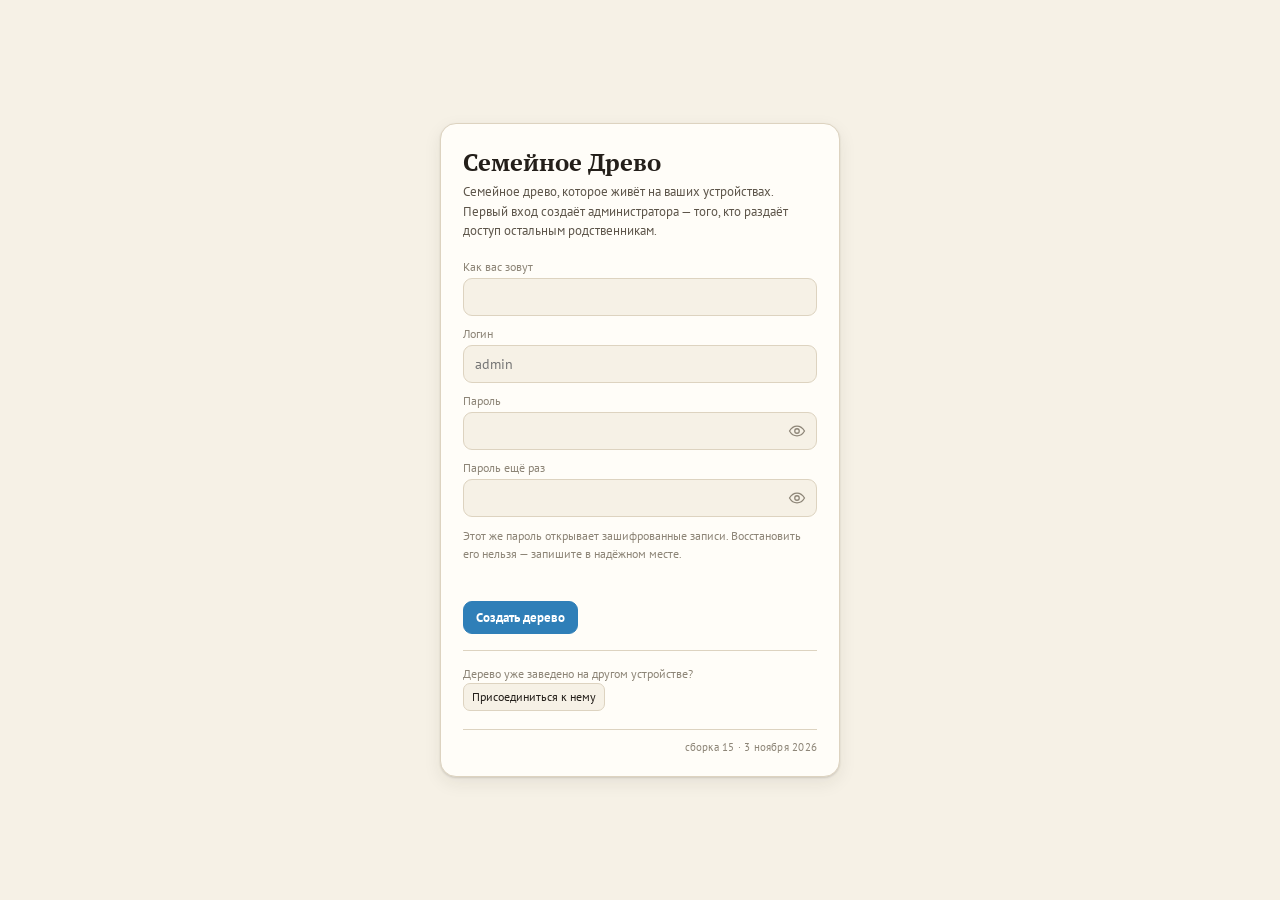
==== commit 3fa89573: "Add files via upload" ====
--- a/index.html
+++ b/index.html
@@ -1034,6 +1034,102 @@
 }
 .install-bar .ico { width: 24px; height: 24px; color: var(--accent); }
 .install-bar div { flex: 1 1 200px; min-width: 0; line-height: 1.45; }
+
+/* ---------- события в карточке человека ---------- */
+.ev-list { list-style: none; margin: 0; padding: 0; display: flex; flex-direction: column; gap: 7px; }
+.ev-item {
+  display: flex; gap: 12px; align-items: flex-start;
+  padding: 10px 12px; border: 1px solid var(--line); border-radius: 11px;
+  background: var(--paper); cursor: pointer; position: relative;
+}
+.ev-item:hover { background: var(--neutral); }
+.ev-item:focus-visible { outline: 2px solid var(--accent); outline-offset: 2px; }
+.ev-when {
+  flex: 0 0 auto; width: 58px; text-align: center; line-height: 1.25;
+  font-family: var(--font-data); color: var(--ink-soft); font-size: 11px;
+}
+.ev-when b { display: block; font-size: 15px; color: var(--ink); font-family: var(--font-body); }
+.ev-body { display: flex; flex-direction: column; gap: 3px; min-width: 0; flex: 1 1 auto; }
+.ev-type { font-weight: 700; line-height: 1.25; }
+.ev-place, .ev-note { font-size: 12px; color: var(--ink-soft); overflow-wrap: anywhere; }
+.ev-place { display: inline-flex; align-items: center; gap: 5px; }
+.ev-place .ico { width: 13px; height: 13px; flex: 0 0 auto; color: var(--ink-faint); }
+.ev-lock { color: var(--warn); line-height: 0; align-self: center; }
+.ev-lock .ico { width: 14px; height: 14px; }
+
+/* ---------- отбор по людям в галерее ---------- */
+.people-bar { display: flex; gap: 6px; flex-wrap: wrap; margin: 0 0 10px; }
+
+/* ---------- карточка человека: ширина ---------- */
+.sheet-grip {
+  position: absolute; right: -4px; top: 0; bottom: 0; width: 10px; z-index: 5;
+  cursor: ew-resize; touch-action: none;
+}
+.sheet-grip::after {
+  content: ""; position: absolute; left: 4px; top: 50%; transform: translateY(-50%);
+  width: 3px; height: 46px; border-radius: 3px; background: var(--line);
+}
+.sheet-grip:hover::after { background: var(--accent); }
+@media (max-width: 760px) { .sheet-grip { display: none; } }
+
+/* эскизы в корзине */
+.trash-thumb { background: var(--neutral) center/cover no-repeat; position: relative; }
+.trash-thumb .thumb-play {
+  position: absolute; inset: 0; display: grid; place-items: center;
+  background: rgba(0,0,0,.35); color: #fff; border-radius: inherit;
+}
+.trash-thumb .thumb-play .ico { width: 14px; height: 14px; }
+
+/* окошко человека над меткой карты */
+.map-card {
+  position: absolute; z-index: 8; pointer-events: none;
+  display: flex; align-items: center; gap: 8px; padding: 6px 9px;
+  background: var(--paper-2); border: 1px solid var(--line); border-radius: 10px;
+  box-shadow: var(--shadow); max-width: 240px;
+}
+.map-card .mc-ph {
+  width: 38px; height: 38px; flex: 0 0 auto; border-radius: 8px;
+  background: var(--neutral) center/cover no-repeat; display: grid; place-items: center;
+  color: var(--ink-faint); overflow: hidden;
+}
+.map-card .mc-ph .ico { width: 72%; height: 72%; opacity: .5; }
+.map-card .mc-txt { display: flex; flex-direction: column; min-width: 0; line-height: 1.3; }
+.map-card .mc-txt b { font-size: 13px; }
+.map-card .mc-txt span { font-size: 11px; color: var(--ink-faint); overflow-wrap: anywhere; }
+.map-pin { cursor: pointer; }
+
+/* ---------- ближайшие даты на главном экране ---------- */
+.home-dates {
+  position: absolute; z-index: 20;
+  right: calc(12px + env(safe-area-inset-right, 0px)); top: 12px;
+  display: flex; flex-direction: column; gap: 6px; max-width: 250px;
+}
+.home-dates[hidden] { display: none !important; }
+.home-date {
+  display: flex; align-items: center; gap: 9px; text-align: left;
+  padding: 7px 10px; border: 1px solid var(--line); border-radius: 11px;
+  background: color-mix(in srgb, var(--paper-2) 92%, transparent);
+  box-shadow: var(--shadow); backdrop-filter: blur(3px);
+}
+.home-date:hover { background: var(--paper-2); }
+.home-date.soon { border-color: var(--good); }
+.hd-day {
+  flex: 0 0 auto; width: 34px; text-align: center; line-height: 1.15;
+  font-family: var(--font-data); font-size: 10px; color: var(--ink-faint);
+}
+.hd-day b { display: block; font-size: 15px; color: var(--ink); font-family: var(--font-body); }
+.hd-txt { display: flex; flex-direction: column; min-width: 0; line-height: 1.3; }
+.hd-txt b { font-size: 12px; overflow: hidden; text-overflow: ellipsis; white-space: nowrap; }
+.hd-txt span { font-size: 11px; color: var(--ink-faint); }
+@media (max-width: 760px) {
+  .home-dates { max-width: 190px; top: 8px; right: 8px; }
+  .home-date { padding: 5px 8px; }
+  .hd-txt b { font-size: 11px; }
+}
+table.data.cal-kinds th:nth-child(2), table.data.cal-kinds th:nth-child(3),
+table.data.cal-kinds td:nth-child(2), table.data.cal-kinds td:nth-child(3) {
+  text-align: center; width: 110px;
+}
 </style>
 </head>
 <body>
@@ -1088,6 +1184,7 @@
         <div id="treeCanvas"></div>
       </div>
       <div class="tree-empty" id="treeEmpty" hidden></div>
+      <div class="home-dates" id="homeDates" hidden></div>
       <div class="zoomdock">
         <button id="zoomIn" type="button" title="Приблизить" aria-label="Приблизить"></button>
         <button id="zoomOut" type="button" title="Отдалить" aria-label="Отдалить"></button>
@@ -1458,7 +1555,7 @@
       changes: [],
       tabs: [
         { id: 'tree', title: 'Дерево', icon: 'tree', builtin: true },
-        { id: "photos", title: "Фото и файлы", icon: "photo", builtin: true },
+        { id: "photos", title: "Галерея", icon: "photo", builtin: true },
         { id: 'changes', title: 'Изменения', icon: 'clock', builtin: true }
       ],
       /* Учётные записи лежат в самом дереве, а не на устройстве: иначе
@@ -1546,6 +1643,10 @@
       if (!this.tree.tabs) this.tree.tabs = emptyTree().tabs;
       if (!this.tree.tombstones) this.tree.tombstones = {};
       if (!this.tree.trash) this.tree.trash = {};
+      // раздел переименован: у давних деревьев название лежит в данных
+      (this.tree.tabs || []).forEach(function (t) {
+        if (t.id === 'photos' && (t.title === 'Фото' || t.title === 'Фото и файлы')) t.title = 'Галерея';
+      });
       if (!this.tree.meta.updated) this.tree.meta.updated = nowISO();
       try {
         this.deviceId = localStorage.getItem(LS_DEVICE);
@@ -1623,6 +1724,12 @@
         treeImageFade: 35,   // насколько приглушить, %
         showPhotos: true,
         showDates: true,
+        /* какие даты показывать и о каких напоминать */
+        calShow: { birth: true, memory: true, wedding: true, event: true },
+        calNotify: { birth: true, memory: true, wedding: true, event: false },
+        homeDates: true,        // окошки ближайших дат на главном экране
+        sheetWidth: 370,       // ширина карточки человека
+        filesView: 'tiles',    // вид списка файлов
         nameOrder: 'given-first'   // given-first: Иван Петров · surname-first: Петров Иван
 
       };
@@ -1957,6 +2064,13 @@
           p.updated = stamp;
         }
         this.log('media', 'Файл «' + m.name + '» возвращён из корзины', it.personId);
+      } else if (it.what === 'event') {
+        var pe = this.person(it.personId);
+        if (!pe) return false;
+        pe.events = pe.events || [];
+        pe.events.push(it.rec);
+        pe.updated = stamp;
+        this.log('edit', 'Событие возвращено из корзины: ' + this.fullName(pe), it.personId);
       } else if (it.what === 'field') {
         var p2 = this.person(it.personId);
         if (!p2) return false;
@@ -2215,9 +2329,17 @@
         if (p.living !== false && !(p.death && p.death.date)) push(p, 'birth', p.birth && p.birth.date);
         else push(p, 'memory', p.death && p.death.date);
         (p.events || []).forEach(function (e) {
-          if (self.canSee(e.acl) && e.date) push(p, e.type || 'event', e.date);
+          if (!self.canSee(e.acl) || !e.date) return;
+          // свадьбу выделяем отдельно: годовщину помнят так же, как день рождения
+          var t = (e.type || '').toLowerCase();
+          var kind = /свадьб|брак|венчан|женит|замуж/.test(t) ? 'wedding' : 'event';
+          var r = out.length;
+          push(p, kind, e.date);
+          if (out.length > r) out[out.length - 1].title = e.type || '';
         });
       });
+      var allow = (this.prefs && this.prefs.calShow) || null;
+      if (allow) out = out.filter(function (e) { return allow[e.kind] !== false; });
       return out.sort(function (a, b) { return a.in - b.in; });
     },
 
@@ -2719,6 +2841,111 @@
     return { cards: cards, links: links, w: w, h: h, map: placed };
   };
 
+  /* Пути связей строятся в одном месте: и для экрана, и для выгрузки в файл.
+     Раньше у выгрузки была своя, более простая отрисовка — оттого линии
+     в сохранённом дереве не доходили до эскизов и не скруглялись. */
+  function buildLinkPaths(res, mode) {
+    var paths = [], map = res.map;
+    var horiz = mode === 'horizontal';   // «бабочка» ведёт потомков вниз, как вертикальная
+    var OVER = 1;                      // заход под рамку, чтобы не было волоска зазора
+    // Координаты округляем до целого: на дробных линия размазывается между
+    // двумя столбцами точек и на глаз выглядит кривой.
+    function q(v) { return Math.round(v); }
+
+    /* Ломаная со скруглёнными поворотами. Углы срезаются дугой, радиус
+       уменьшается сам, если колено короткое, — иначе дуга съела бы весь отрезок. */
+    var BEND = 10;
+    function poly(pts) {
+      var p = pts.map(function (o) { return { x: q(o.x), y: q(o.y) }; });
+      if (p.length < 2) return '';
+      var d = 'M' + p[0].x + ',' + p[0].y;
+      for (var i = 1; i < p.length - 1; i++) {
+        var a = p[i - 1], c = p[i], b = p[i + 1];
+        var la = Math.abs(c.x - a.x) + Math.abs(c.y - a.y);
+        var lb = Math.abs(b.x - c.x) + Math.abs(b.y - c.y);
+        var r = Math.min(BEND, la / 2, lb / 2);
+        if (r < 1) { d += ' L' + c.x + ',' + c.y; continue; }
+        var ax = c.x + (a.x - c.x) / la * r, ay = c.y + (a.y - c.y) / la * r;
+        var bx = c.x + (b.x - c.x) / lb * r, by = c.y + (b.y - c.y) / lb * r;
+        d += ' L' + Math.round(ax) + ',' + Math.round(ay) +
+             ' Q' + c.x + ',' + c.y + ' ' + Math.round(bx) + ',' + Math.round(by);
+      }
+      var z = p[p.length - 1];
+      return d + ' L' + z.x + ',' + z.y;
+    }
+
+    function coupleLine(a, b) {
+      return horiz
+        ? { x1: a.x + a.w / 2, y1: a.y + a.h, x2: b.x + b.w / 2, y2: b.y }
+        : { x1: a.x + a.w, y1: a.y + a.h / 2, x2: b.x, y2: b.y + b.h / 2 };
+    }
+
+    res.links.forEach(function (L) {
+      if (L.kind === 'couple') {
+        var a = map[L.a], b = map[L.b];
+        if (!a || !b || typeof a !== 'object' || typeof b !== 'object') return;
+        var ln = coupleLine(a, b);
+        paths.push({
+          d: 'M' + q(ln.x1 - OVER * (horiz ? 0 : 1)) + ',' + q(ln.y1 - OVER * (horiz ? 1 : 0)) +
+            ' L' + q(ln.x2 + OVER * (horiz ? 0 : 1)) + ',' + q(ln.y2 + OVER * (horiz ? 1 : 0)),
+          cls: 'lnk-couple'
+        });
+        return;
+      }
+      if (L.kind === 'wing') {
+        // крыло «бабочки»: родитель сбоку, ребёнок ближе к середине
+        var par = map[L.from], ch = map[L.to];
+        if (!par || !ch || typeof par !== 'object' || typeof ch !== 'object') return;
+        var toLeft = par.x < ch.x;
+        var sx = toLeft ? par.x + par.w - OVER : par.x + OVER;
+        var ex = toLeft ? ch.x + OVER : ch.x + ch.w - OVER;
+        var mx2 = (sx + ex) / 2;
+        var py = par.y + par.h / 2, cy = ch.y + ch.h / 2;
+        paths.push({
+          d: poly([{ x: sx, y: py }, { x: mx2, y: py }, { x: mx2, y: cy }, { x: ex, y: cy }]),
+          cls: 'lnk-parent'
+        });
+        return;
+      }
+      if (L.kind !== 'parent') return;
+
+      var kid = map[L.to];
+      if (!kid || typeof kid !== 'object') return;
+      var ps = L.from.map(function (id) { return map[id]; })
+        .filter(function (c) { return c && typeof c === 'object'; });
+      if (!ps.length) return;
+
+      // точка выхода: середина связки супругов либо край одиночного эскиза
+      var ox, oy;
+      if (ps.length === 2) {
+        var ln2 = coupleLine(ps[0], ps[1]);
+        ox = (ln2.x1 + ln2.x2) / 2;
+        oy = (ln2.y1 + ln2.y2) / 2;
+      } else if (horiz) {
+        ox = ps[0].x + ps[0].w - OVER; oy = ps[0].y + ps[0].h / 2;
+      } else {
+        ox = ps[0].x + ps[0].w / 2; oy = ps[0].y + ps[0].h - OVER;
+      }
+
+      if (horiz) {
+        var tx = kid.x + OVER, ty = kid.y + kid.h / 2;
+        var mx = Math.max(ox + 12, (ox + tx) / 2);
+        paths.push({
+          d: poly([{ x: ox, y: oy }, { x: mx, y: oy }, { x: mx, y: ty }, { x: tx, y: ty }]),
+          cls: 'lnk-parent'
+        });
+      } else {
+        var tx2 = kid.x + kid.w / 2, ty2 = kid.y + OVER;
+        var my = Math.max(oy + 12, (oy + ty2) / 2);
+        paths.push({
+          d: poly([{ x: ox, y: oy }, { x: ox, y: my }, { x: tx2, y: my }, { x: tx2, y: ty2 }]),
+          cls: 'lnk-parent'
+        });
+      }
+    });
+    return paths;
+  }
+
   /* ---------------- отрисовка ---------------- */
   Tree.prototype.render = function (recenter) {
     var self = this;
@@ -2747,104 +2974,7 @@
     /* Линии. Главное правило: каждый конец упирается в край эскиза, а не
        повисает в воздухе. Линия от пары детей выходит из середины связки
        супругов — то есть с отрезка, который уже нарисован между ними. */
-    var paths = [], map = res.map;
-    var horiz = this.mode === 'horizontal';   // «бабочка» ведёт потомков вниз, как вертикальная
-    var OVER = 1;                      // заход под рамку, чтобы не было волоска зазора
-    // Координаты округляем до целого: на дробных линия размазывается между
-    // двумя столбцами точек и на глаз выглядит кривой.
-    function q(v) { return Math.round(v); }
-
-    /* Ломаная со скруглёнными поворотами. Углы срезаются дугой, радиус
-       уменьшается сам, если колено короткое, — иначе дуга съела бы весь отрезок. */
-    var BEND = 10;
-    function poly(pts) {
-      var p = pts.map(function (o) { return { x: q(o.x), y: q(o.y) }; });
-      if (p.length < 2) return '';
-      var d = 'M' + p[0].x + ',' + p[0].y;
-      for (var i = 1; i < p.length - 1; i++) {
-        var a = p[i - 1], c = p[i], b = p[i + 1];
-        var la = Math.abs(c.x - a.x) + Math.abs(c.y - a.y);
-        var lb = Math.abs(b.x - c.x) + Math.abs(b.y - c.y);
-        var r = Math.min(BEND, la / 2, lb / 2);
-        if (r < 1) { d += ' L' + c.x + ',' + c.y; continue; }
-        var ax = c.x + (a.x - c.x) / la * r, ay = c.y + (a.y - c.y) / la * r;
-        var bx = c.x + (b.x - c.x) / lb * r, by = c.y + (b.y - c.y) / lb * r;
-        d += ' L' + Math.round(ax) + ',' + Math.round(ay) +
-             ' Q' + c.x + ',' + c.y + ' ' + Math.round(bx) + ',' + Math.round(by);
-      }
-      var z = p[p.length - 1];
-      return d + ' L' + z.x + ',' + z.y;
-    }
-
-    function coupleLine(a, b) {
-      return horiz
-        ? { x1: a.x + a.w / 2, y1: a.y + a.h, x2: b.x + b.w / 2, y2: b.y }
-        : { x1: a.x + a.w, y1: a.y + a.h / 2, x2: b.x, y2: b.y + b.h / 2 };
-    }
-
-    res.links.forEach(function (L) {
-      if (L.kind === 'couple') {
-        var a = map[L.a], b = map[L.b];
-        if (!a || !b || typeof a !== 'object' || typeof b !== 'object') return;
-        var ln = coupleLine(a, b);
-        paths.push({
-          d: 'M' + q(ln.x1 - OVER * (horiz ? 0 : 1)) + ',' + q(ln.y1 - OVER * (horiz ? 1 : 0)) +
-            ' L' + q(ln.x2 + OVER * (horiz ? 0 : 1)) + ',' + q(ln.y2 + OVER * (horiz ? 1 : 0)),
-          cls: 'lnk-couple'
-        });
-        return;
-      }
-      if (L.kind === 'wing') {
-        // крыло «бабочки»: родитель сбоку, ребёнок ближе к середине
-        var par = map[L.from], ch = map[L.to];
-        if (!par || !ch || typeof par !== 'object' || typeof ch !== 'object') return;
-        var toLeft = par.x < ch.x;
-        var sx = toLeft ? par.x + par.w - OVER : par.x + OVER;
-        var ex = toLeft ? ch.x + OVER : ch.x + ch.w - OVER;
-        var mx2 = (sx + ex) / 2;
-        var py = par.y + par.h / 2, cy = ch.y + ch.h / 2;
-        paths.push({
-          d: poly([{ x: sx, y: py }, { x: mx2, y: py }, { x: mx2, y: cy }, { x: ex, y: cy }]),
-          cls: 'lnk-parent'
-        });
-        return;
-      }
-      if (L.kind !== 'parent') return;
-
-      var kid = map[L.to];
-      if (!kid || typeof kid !== 'object') return;
-      var ps = L.from.map(function (id) { return map[id]; })
-        .filter(function (c) { return c && typeof c === 'object'; });
-      if (!ps.length) return;
-
-      // точка выхода: середина связки супругов либо край одиночного эскиза
-      var ox, oy;
-      if (ps.length === 2) {
-        var ln2 = coupleLine(ps[0], ps[1]);
-        ox = (ln2.x1 + ln2.x2) / 2;
-        oy = (ln2.y1 + ln2.y2) / 2;
-      } else if (horiz) {
-        ox = ps[0].x + ps[0].w - OVER; oy = ps[0].y + ps[0].h / 2;
-      } else {
-        ox = ps[0].x + ps[0].w / 2; oy = ps[0].y + ps[0].h - OVER;
-      }
-
-      if (horiz) {
-        var tx = kid.x + OVER, ty = kid.y + kid.h / 2;
-        var mx = Math.max(ox + 12, (ox + tx) / 2);
-        paths.push({
-          d: poly([{ x: ox, y: oy }, { x: mx, y: oy }, { x: mx, y: ty }, { x: tx, y: ty }]),
-          cls: 'lnk-parent'
-        });
-      } else {
-        var tx2 = kid.x + kid.w / 2, ty2 = kid.y + OVER;
-        var my = Math.max(oy + 12, (oy + ty2) / 2);
-        paths.push({
-          d: poly([{ x: ox, y: oy }, { x: ox, y: my }, { x: tx2, y: my }, { x: tx2, y: ty2 }]),
-          cls: 'lnk-parent'
-        });
-      }
-    });
+    var paths = buildLinkPaths(res, this.mode);
     this.svg.innerHTML = paths.map(function (p) {
       return '<path d="' + p.d + '" class="' + p.cls + '"/>';
     }).join('');
@@ -3067,6 +3197,7 @@
   }
 
   Tree.esc = esc;
+  Tree.linkPaths = buildLinkPaths;
   global.TreeView = Tree;
 })(window);
 </script>
@@ -3360,85 +3491,142 @@
   }
 
   /* ---------------- SVG дерева ---------------- */
+  /* Выгрузка дерева в файл. Рисуем ровно то же, что видно на экране:
+     те же пути связей (их строит tree.js), фотографии, траурная лента на углу
+     фотокарточки. Фотографии читаются с диска, поэтому результат — обещание. */
   function exportSVG(treeView) {
     var res = treeView.compute();
     var W = res.w, H = res.h;
+    var prefs = S.prefs, card = prefs.card;
+    var mournW = card.mournWidth == null ? 14 : card.mournWidth;
+    var mournGap = card.mournGap || 0;
+    var r = card.shape === 'circle' ? Math.round(card.h / 2) : card.radius;
+    var photoSize = (prefs.showPhotos && card.photo > 0) ? card.photo : 0;
+    var pr = card.shape === 'circle' ? photoSize / 2 : Math.max(2, card.radius - 4);
+
     var css = [
       '.n{stroke-width:1}',
       '.m{fill:url(#gm);stroke:#6aa9d4}',
       '.f{fill:url(#gf);stroke:#dd8fae}',
       '.u{fill:url(#gu);stroke:#bdb3a1}',
+      '.ph{fill:#fffdf8;stroke:rgba(0,0,0,.09);stroke-width:1}',
       '.mourn{fill:#15120f}',
-      '.nm{font:700 12px "PT Sans",Arial,sans-serif;fill:#241f1a}',
-      '.yr{font:11px "PT Mono",monospace;fill:#5d554a}',
-      '.ln{fill:none;stroke:#bdb3a1;stroke-width:1.5}',
-      '.cp{fill:none;stroke:#2f7fb8;stroke-width:2;opacity:.55}',
+      '.nm{font:700 ' + card.nameSize + 'px "PT Sans",Arial,sans-serif;fill:#241f1a}',
+      '.yr{font:' + (card.dateWeight >= 600 ? '700 ' : '') + card.dateSize +
+        'px "PT Mono",monospace;fill:#5d554a}',
+      '.lnk-parent,.lnk-couple{fill:none;stroke:#a69c89;stroke-width:2;' +
+        'stroke-linecap:round;stroke-linejoin:round}',
       '.ttl{font:700 20px "PT Serif",Georgia,serif;fill:#241f1a}',
       '.sub{font:12px "PT Sans",Arial,sans-serif;fill:#8d8577}'
     ].join('');
-    var out = ['<?xml version="1.0" encoding="UTF-8"?>',
-      '<svg xmlns="http://www.w3.org/2000/svg" width="' + W + '" height="' + (H + 60) + '" viewBox="0 0 ' + W + ' ' + (H + 60) + '">',
-      '<style>' + css + '</style>',
-      '<defs>' +
-      grad('gm', '#eaf5fd', '#cde6f7', '#afd4ee') +
-      grad('gf', '#fdeef4', '#fbd3e2', '#f4b8ce') +
-      grad('gu', '#f7f4ec', '#ece7dc', '#ded7c8') +
-      '</defs>',
-      '<rect width="100%" height="100%" fill="#f6f1e6"/>',
-      '<text class="ttl" x="30" y="34">' + xml(S.tree.meta.name) + '</text>',
-      '<text class="sub" x="30" y="52">Выгружено ' + new Date().toLocaleDateString('ru-RU') +
-      ' · персон: ' + S.persons().length + '</text>',
-      '<g transform="translate(0,60)">'];
-
-    // линии
-    var map = res.map, mode = treeView.mode;
-    res.links.forEach(function (L) {
-      if (L.kind === 'couple') {
-        var a = map[L.a], b = map[L.b];
-        if (!a || !b || typeof a !== 'object' || typeof b !== 'object') return;
-        var p1 = mode === 'horizontal' ? [a.x + a.w / 2, a.y + a.h] : [a.x + a.w, a.y + a.h / 2];
-        var p2 = mode === 'horizontal' ? [b.x + b.w / 2, b.y] : [b.x, b.y + b.h / 2];
-        out.push('<path class="cp" d="M' + p1 + ' L' + p2 + '"/>');
-      } else {
-        var kidc = map[L.to];
-        if (!kidc || typeof kidc !== 'object') return;
-        var ps = L.from.map(function (id) { return map[id]; }).filter(function (c) { return c && typeof c === 'object'; });
-        if (!ps.length) return;
-        if (mode === 'horizontal') {
-          var cy = ps.reduce(function (s, p) { return s + p.y + p.h / 2; }, 0) / ps.length;
-          var sx = Math.max.apply(null, ps.map(function (p) { return p.x + p.w; }));
-          var mx = (sx + kidc.x) / 2;
-          out.push('<path class="ln" d="M' + sx + ',' + cy + ' H' + mx + ' V' + (kidc.y + kidc.h / 2) + ' H' + kidc.x + '"/>');
-        } else {
-          var cx = ps.reduce(function (s, p) { return s + p.x + p.w / 2; }, 0) / ps.length;
-          var sy = Math.max.apply(null, ps.map(function (p) { return p.y + p.h; }));
-          var my = (sy + kidc.y) / 2;
-          out.push('<path class="ln" d="M' + cx + ',' + sy + ' V' + my + ' H' + (kidc.x + kidc.w / 2) + ' V' + kidc.y + '"/>');
+
+    // сначала собираем фотографии: без них эскизы выходили пустыми
+    var shots = {};
+    var need = photoSize ? res.cards.filter(function (c) { return c.person.photo; }) : [];
+    var step = need.reduce(function (chain, c) {
+      return chain.then(function () {
+        return S.mediaBlob(c.person.photo).then(function (b) {
+          if (!b) return null;
+          return new Promise(function (done) {
+            var fr = new FileReader();
+            fr.onload = function () { shots[c.id] = fr.result; done(); };
+            fr.onerror = function () { done(); };
+            fr.readAsDataURL(b);
+          });
+        }).catch(function () {});
+      });
+    }, Promise.resolve());
+
+    return step.then(function () {
+      var out = ['<?xml version="1.0" encoding="UTF-8"?>',
+        '<svg xmlns="http://www.w3.org/2000/svg" xmlns:xlink="http://www.w3.org/1999/xlink" ' +
+        'width="' + W + '" height="' + (H + 60) + '" viewBox="0 0 ' + W + ' ' + (H + 60) + '">',
+        '<style>' + css + '</style>',
+        '<defs>' +
+        grad('gm', '#eaf5fd', '#cde6f7', '#afd4ee') +
+        grad('gf', '#fdeef4', '#fbd3e2', '#f4b8ce') +
+        grad('gu', '#f7f4ec', '#ece7dc', '#ded7c8') +
+        '</defs>',
+        '<rect width="100%" height="100%" fill="#f6f1e6"/>',
+        '<text class="ttl" x="30" y="34">' + xml(S.tree.meta.name) + '</text>',
+        '<text class="sub" x="30" y="52">Выгружено ' + new Date().toLocaleDateString('ru-RU') +
+        ' · персон: ' + S.persons().length + '</text>',
+        '<g transform="translate(0,60)">'];
+
+      // связи — те же пути, что и на экране
+      global.TreeView.linkPaths(res, treeView.mode).forEach(function (pth) {
+        out.push('<path class="' + pth.cls + '" d="' + pth.d + '"/>');
+      });
+
+      res.cards.forEach(function (c) {
+        var p = c.person;
+        var cls = p.sex === 'M' ? 'm' : p.sex === 'F' ? 'f' : 'u';
+        out.push('<rect class="n ' + cls + '" x="' + c.x + '" y="' + c.y + '" width="' + c.w +
+          '" height="' + c.h + '" rx="' + r + '" ry="' + r + '"/>');
+
+        var gone = (p.death && p.death.date) || p.living === false;
+        var textLeft = c.x + 10;
+
+        if (photoSize) {
+          var px = c.x + 8, py = c.y + (c.h - photoSize) / 2;
+          textLeft = px + photoSize + 8;
+          var clip = 'cl' + c.id.replace(/[^\w]/g, '');
+          out.push('<clipPath id="' + clip + '"><rect x="' + px + '" y="' + py + '" width="' + photoSize +
+            '" height="' + photoSize + '" rx="' + pr + '" ry="' + pr + '"/></clipPath>');
+          if (shots[c.id]) {
+            out.push('<image xlink:href="' + shots[c.id] + '" x="' + px + '" y="' + py +
+              '" width="' + photoSize + '" height="' + photoSize +
+              '" preserveAspectRatio="xMidYMid slice" clip-path="url(#' + clip + ')"/>');
+          } else {
+            out.push('<rect class="ph" x="' + px + '" y="' + py + '" width="' + photoSize +
+              '" height="' + photoSize + '" rx="' + pr + '" ry="' + pr + '"/>');
+            /* Обрезку и сдвиг держим на разных слоях: если повесить их на один
+               элемент, его transform сдвинет и саму область обрезки. */
+            out.push('<g clip-path="url(#' + clip + ')"><g transform="translate(' +
+              (px + photoSize * 0.14) + ',' + (py + photoSize * 0.14) + ') scale(' +
+              (photoSize * 0.72 / 24) + ')" fill="#8d8577" opacity="0.45">' +
+              global.Icon.paths[p.sex === 'M' ? 'personM' : p.sex === 'F' ? 'personF' : 'person'] +
+              '</g></g>');
+          }
+          // траурная лента: та же, что на экране — под 45° на углу фотокарточки
+          if (gone && mournW > 0) {
+            out.push('<g clip-path="url(#' + clip + ')">' +
+              mournBand(px, py, photoSize, mournGap, mournW) + '</g>');
+          }
+        } else if (gone && mournW > 0) {
+          var clip2 = 'cc' + c.id.replace(/[^\w]/g, '');
+          out.push('<clipPath id="' + clip2 + '"><rect x="' + c.x + '" y="' + c.y + '" width="' + c.w +
+            '" height="' + c.h + '" rx="' + r + '" ry="' + r + '"/></clipPath>');
+          out.push('<g clip-path="url(#' + clip2 + ')">' +
+            mournBand(c.x, c.y, Math.max(c.w, c.h), mournGap, mournW) + '</g>');
         }
-      }
+
+        var name = S.shortName(p);
+        var avail = c.w - (textLeft - c.x) - 10;
+        var lines = wrap(name, Math.max(6, Math.floor(avail / (card.nameSize * 0.55))));
+        var years = prefs.showDates ? S.years(p) : '';
+        var blockH = lines.length * (card.nameSize + 2) + (years ? card.dateSize + 3 : 0);
+        var ty = c.y + (c.h - blockH) / 2 + card.nameSize;
+        lines.forEach(function (ln, i) {
+          out.push('<text class="nm" x="' + textLeft + '" y="' + (ty + i * (card.nameSize + 2)) +
+            '">' + xml(ln) + '</text>');
+        });
+        if (years) {
+          out.push('<text class="yr" x="' + textLeft + '" y="' +
+            (ty + lines.length * (card.nameSize + 2) + card.dateSize - 2) + '">' + xml(years) + '</text>');
+        }
+      });
+
+      out.push('</g></svg>');
+      return out.join('\n');
     });
-    // карточки
-    var r = S.prefs.card.radius;
-    res.cards.forEach(function (c) {
-      var cls = c.person.sex === 'M' ? 'm' : c.person.sex === 'F' ? 'f' : 'u';
-      out.push('<rect class="n ' + cls + '" x="' + c.x + '" y="' + c.y + '" width="' + c.w + '" height="' + c.h +
-        '" rx="' + r + '" ry="' + r + '"/>');
-      var pr = c.person;
-      if ((pr.death && pr.death.date) || pr.living === false) {
-        out.push('<path class="mourn" d="M' + c.x + ',' + (c.y + 13) + ' L' + c.x + ',' + (c.y + r) +
-          ' Q' + c.x + ',' + c.y + ' ' + (c.x + r) + ',' + c.y +
-          ' L' + (c.x + 13) + ',' + c.y + ' Z"/>');
-      }
-      var tx = c.x + 10, ty = c.y + 20;
-      var name = S.shortName(c.person);
-      wrap(name, Math.floor((c.w - 18) / 6.6)).forEach(function (ln, i) {
-        out.push('<text class="nm" x="' + tx + '" y="' + (ty + i * 14) + '">' + xml(ln) + '</text>');
-      });
-      var years = S.years(c.person);
-      if (years) out.push('<text class="yr" x="' + tx + '" y="' + (c.y + c.h - 9) + '">' + xml(years) + '</text>');
-    });
-    out.push('</g></svg>');
-    return out.join('\n');
+
+    /** полоса под 45° через верхний левый угол квадрата */
+    function mournBand(x, y, size, gap, width) {
+      var a = gap, b = gap + width;
+      return '<path class="mourn" d="M' + (x + a) + ',' + y + ' L' + (x + b) + ',' + y +
+        ' L' + x + ',' + (y + b) + ' L' + x + ',' + (y + a) + ' Z"/>';
+    }
 
     function wrap(s, max) {
       var words = String(s).split(' '), lines = [], cur = '';
@@ -3450,6 +3638,7 @@
       return lines.slice(0, 3);
     }
   }
+
   function grad(id, a, b, c) {
     return '<linearGradient id="' + id + '" x1="0" y1="0" x2="0.18" y2="1">' +
       '<stop offset="0" stop-color="' + a + '"/>' +
@@ -3531,12 +3720,15 @@
     var enc = new TextEncoder();
     var files = [];
     files.push({ name: 'tree.ged', data: enc.encode(exportGEDCOM()) });
-    files.push({ name: 'tree.svg', data: enc.encode(exportSVG(treeView)) });
     files.push({ name: 'drevo.json', data: enc.encode(JSON.stringify(S.tree, null, 1)) });
     files.push({ name: 'ЧИТАТЬ.txt', data: enc.encode(readme()) });
 
     var media = S.allMedia();
     var i = 0;
+    // картинку дерева собираем первой: она ждёт фотографий с диска
+    var svgReady = exportSVG(treeView).then(function (svg) {
+      files.push({ name: 'tree.svg', data: enc.encode(svg) });
+    }, function () {});
     function next() {
       if (i >= media.length) return Promise.resolve();
       var m = media[i++];
@@ -3556,7 +3748,7 @@
         });
       }).then(next);
     }
-    return next().then(function () { return zip(files); });
+    return svgReady.then(next).then(function () { return zip(files); });
   }
   function readme() {
     return [
@@ -4723,7 +4915,13 @@
     });
     this.layer.innerHTML = html;
     this.layer.querySelectorAll('.map-pin').forEach(function (b) {
-      b.addEventListener('click', function () { self.onPin(self.pins[+b.dataset.i]); });
+      var pin = self.pins[+b.dataset.i];
+      b.addEventListener('click', function (e) { e.stopPropagation(); self.onPin(pin); });
+      // подсказка под курсором: то же окошко, что и в дереве
+      b.addEventListener('mouseenter', function () { self.showCard(b, pin); });
+      b.addEventListener('mouseleave', function () { self.hideCard(); });
+      b.addEventListener('focus', function () { self.showCard(b, pin); });
+      b.addEventListener('blur', function () { self.hideCard(); });
     });
   };
 
@@ -4732,6 +4930,58 @@
       return { '&': '&amp;', '<': '&lt;', '>': '&gt;', '"': '&quot;', "'": '&#39;' }[c];
     });
   }
+
+  /* Эскиз человека под курсором: имя, годы, фотография — как в дереве. */
+  MiniMap.prototype.showCard = function (pinEl, pin) {
+    var S2 = global.Store;
+    var p = pin && pin.personId && S2.person(pin.personId);
+    if (!p) return;
+    this.hideCard();
+    var box = document.createElement('div');
+    box.className = 'map-card';
+    box.innerHTML = '<span class="mc-ph">' +
+      global.Icon(p.sex === 'M' ? 'personM' : p.sex === 'F' ? 'personF' : 'person') + '</span>' +
+      '<span class="mc-txt"><b>' + esc(S2.shortName(p)) + '</b>' +
+      '<span>' + esc(S2.years(p) || '') + '</span>' +
+      (pin.place ? '<span>' + esc(pin.place) + '</span>' : '') + '</span>';
+    this.host.appendChild(box);
+    var hb = this.host.getBoundingClientRect(), pb = pinEl.getBoundingClientRect();
+    var x = pb.left - hb.left + pb.width / 2, y = pb.top - hb.top;
+    box.style.left = Math.max(6, Math.min(hb.width - box.offsetWidth - 6, x - box.offsetWidth / 2)) + 'px';
+    box.style.top = Math.max(6, y - box.offsetHeight - 10) + 'px';
+    this._card = box;
+    if (p.photo) {
+      S2.mediaURL(p.photo).then(function (url) {
+        if (!url || !box.isConnected) return;
+        var ph = box.querySelector('.mc-ph');
+        ph.style.backgroundImage = 'url(' + url + ')';
+        ph.innerHTML = '';
+      });
+    }
+  };
+  MiniMap.prototype.hideCard = function () {
+    if (this._card) { this._card.remove(); this._card = null; }
+  };
+
+  /** Как называется это место: нужно, чтобы адрес сам попадал в строку «Место». */
+  MiniMap.reverse = function (lat, lng) {
+    return fetch('https://nominatim.openstreetmap.org/reverse?format=json&zoom=16' +
+      '&accept-language=ru&lat=' + lat + '&lon=' + lng,
+      { headers: { Accept: 'application/json' } })
+      .then(function (r) { return r.ok ? r.json() : null; })
+      .then(function (j) {
+        if (!j) return '';
+        var a = j.address || {};
+        // короткий человеческий адрес вместо длинной строки Nominatim
+        var parts = [a.country, a.state || a.region, a.county,
+          a.city || a.town || a.village || a.hamlet,
+          a.suburb, a.road, a.house_number].filter(Boolean);
+        var seen = {}, out = [];
+        parts.forEach(function (x) { if (!seen[x]) { seen[x] = 1; out.push(x); } });
+        return out.join(', ') || j.display_name || '';
+      })
+      .catch(function () { return ''; });
+  };
 
   global.MiniMap = MiniMap;
 })(window);
@@ -4760,10 +5010,21 @@
     return c;
   }
 
-  var Files = {
-    sel: {},                 // выделенные id
-    folderId: null,          // открытая папка; null — все файлы
-    editing: false,          // режим изменения
+  /* Один и тот же вид работает в двух местах: в разделе «Галерея» (все файлы
+     дерева) и в карточке человека (только его файлы). Поэтому это не один
+     объект на всю программу, а вид со своим состоянием. */
+  function FilesView(opts) {
+    opts = opts || {};
+    this.personId = opts.personId || null;   // null — вся галерея
+    this.hostSel = opts.host || '#pane-photos .pane-scroll';
+    this.sel = {};
+    this.folderId = null;
+    this.editing = false;
+    this.sort = 'added';
+    this.people = null;        // в галерее: отбор по людям, null — все
+  }
+
+  FilesView.prototype = {
 
     /* ---------- папки ---------- */
     folders: function () {
@@ -4801,6 +5062,10 @@
     list: function () {
       var self = this;
       var all = S.allMedia().filter(function (m) { return S.canSee(m.acl); });
+      if (this.personId) all = all.filter(function (m) { return m.personId === self.personId; });
+      else if (this.people && this.people.length) {
+        all = all.filter(function (m) { return self.people.indexOf(m.personId) >= 0; });
+      }
       if (this.folderId) all = all.filter(function (m) { return m.folderId === self.folderId; });
       var order = this.sort || 'added';
       var by = {
@@ -4821,8 +5086,11 @@
     },
 
     /* ---------- отрисовка ---------- */
+    host: function () {
+      return typeof this.hostSel === 'function' ? this.hostSel() : document.querySelector(this.hostSel);
+    },
     render: function () {
-      var host = document.querySelector('#pane-photos .pane-scroll');
+      var host = this.host();
       if (!host) return;
       var self = this;
       var view = (S.prefs.filesView || 'tiles');
@@ -4834,9 +5102,9 @@
       var head =
         '<div class="files-top">' +
         '<div class="files-path">' +
-        (cur ? '<button class="btn btn-sm" id="flUp">' + I('left') + ' Все файлы</button>' +
+        (cur ? '<button class="btn btn-sm" id="flUp">Все файлы</button>' +
                '<span class="files-here">' + I('folder') + ' ' + esc(cur.name) + '</span>'
-             : '<h2 style="margin:0">Фото и файлы</h2>') +
+             : (this.personId ? '' : '<h2 style="margin:0">Галерея</h2>')) +
         '</div>' +
         '<div class="files-tools">' +
         '<button class="btn btn-sm" id="flNewFolder" title="Создать папку">' + I('folderPlus') +
@@ -4853,6 +5121,14 @@
         '<span class="lbl"> Скачать всё</span></button>' +
         '</div></div>';
 
+      var addBar = this.personId
+        ? '<div class="btn-row" style="margin:0 0 10px">' +
+          '<button class="btn btn-primary btn-sm" data-act="pickFile">Добавить файлы</button>' +
+          '<button class="btn btn-sm" data-act="recVoice">' + I('mic') + ' Голосовая заметка</button>' +
+          '</div><div id="recState" class="note"></div>'
+        : '';
+
+      var peopleBar = this.personId ? '' : this.peopleBar();
       var sortBar = '<div class="sort-bar"><span class="note">Порядок:</span>' +
         [['added', 'по дате'], ['name', 'по названию'], ['person', 'по человеку'],
          ['kind', 'по виду'], ['size', 'по размеру']].map(function (l) {
@@ -4919,9 +5195,54 @@
           }).join('') + '</div>';
       }
 
-      host.innerHTML = head + fldHtml + sortBar + bar + body;
+      host.innerHTML = head + (addBar || '') + peopleBar + fldHtml + sortBar + bar + body;
       this.paintThumbs(host);
       this.bind(host);
+    },
+
+    /** Отбор по людям: вместо сортировки «по человеку» — выбор, кого показывать. */
+    peopleBar: function () {
+      var self = this;
+      var withFiles = {};
+      S.allMedia().forEach(function (m) { if (m.personId) withFiles[m.personId] = 1; });
+      var ids = Object.keys(withFiles);
+      if (ids.length < 2) return '';
+      var chosen = this.people || [];
+      var label = !chosen.length ? 'Все люди'
+        : chosen.length === 1 ? S.fullName(S.person(chosen[0]))
+        : 'Выбрано людей: ' + chosen.length;
+      return '<div class="people-bar">' +
+        '<button class="btn btn-sm" id="flWho">' + I('person') + ' ' + esc(label) + '</button>' +
+        (chosen.length ? '<button class="btn btn-sm" id="flWhoAll">Показать всех</button>' : '') +
+        '</div>';
+    },
+    pickPeople: function () {
+      var self = this, App = global.App;
+      var withFiles = {};
+      S.allMedia().forEach(function (m) { if (m.personId) withFiles[m.personId] = 1; });
+      var people = Object.keys(withFiles).map(function (id) { return S.person(id); })
+        .filter(Boolean)
+        .sort(function (a, b) { return S.fullName(a).localeCompare(S.fullName(b), 'ru'); });
+      var chosen = this.people || [];
+      App.modal('Чьи файлы показывать',
+        '<p class="note" style="margin-bottom:8px">Если никого не отметить, показываются все.</p>' +
+        '<div class="viewer-list">' + people.map(function (p) {
+          var n = S.allMedia().filter(function (m) { return m.personId === p.id; }).length;
+          return '<label class="viewer-row"><input type="checkbox" data-who="' + esc(p.id) + '"' +
+            (chosen.indexOf(p.id) >= 0 ? ' checked' : '') + '>' +
+            '<span class="mini-ph">' + I('person') + '</span>' +
+            '<span class="li-main"><span>' + esc(S.fullName(p)) + '</span>' +
+            '<span class="li-sub">' + n + ' ' + plural(n, 'файл', 'файла', 'файлов') + '</span></span></label>';
+        }).join('') + '</div>',
+        [{ text: 'Показать', primary: true, fn: function () {
+          var picked = [];
+          document.querySelectorAll('[data-who]').forEach(function (c) {
+            if (c.checked) picked.push(c.dataset.who);
+          });
+          self.people = picked.length ? picked : null;
+          App.closeModal();
+          self.render();
+        } }]);
     },
 
     /** Обновить только пометки и нижнюю панель, не трогая сам список. */
@@ -4969,6 +5290,14 @@
 
     bind: function (host) {
       var self = this, App = global.App;
+
+      var who = host.querySelector('#flWho');
+      if (who) who.addEventListener('click', function () { self.pickPeople(); });
+      var whoAll = host.querySelector('#flWhoAll');
+      if (whoAll) whoAll.addEventListener('click', function () { self.people = null; self.render(); });
+
+      // кнопки с data-act (добавить файлы, запись голоса) ловит сама карточка
+      // человека — у неё делегирование на весь блок, второй обработчик не нужен
 
       var up = host.querySelector('#flUp');
       if (up) up.addEventListener('click', function () { self.folderId = null; self.render(); });
@@ -5195,7 +5524,14 @@
     }
   };
 
-  global.Files = Files;
+  /* Статические помощники: ими пользуются просмотрщик и другие части. */
+  FilesView.download = function (list, zipName) {
+    return FilesView.prototype.download.call({}, list, zipName);
+  };
+
+  global.FilesView = FilesView;
+  global.Gallery = new FilesView({});
+  global.Files = global.Gallery;      // прежнее имя: раздел «Галерея»
 })(window);
 </script>
 <script>/* Семейное Древо — просмотрщик фотографий, видео и документов.
@@ -5685,8 +6021,13 @@
     if (!p) return;
     var path = input.dataset.bind.split('.');
     var val = input.type === 'checkbox' ? input.checked : input.value;
+    var self = this;
+    /* Персону берём в момент сохранения, а не сейчас: пока правка ждёт
+       кнопки, могла прийти синхронизация и подменить объект дерева —
+       запись в старый объект просто пропала бы. */
     this.stage('bind:' + input.dataset.bind, function () {
-      var o = p;
+      var o = S.person(self.personId);
+      if (!o) return;
       for (var i = 0; i < path.length - 1; i++) { o[path[i]] = o[path[i]] || {}; o = o[path[i]]; }
       o[path[path.length - 1]] = val;
     });
@@ -5697,10 +6038,14 @@
     var p = S.person(this.personId);
     if (!p) { this.close(); return; }
     this.revoke();
+    /* «Доступ» — хозяйская вкладка: обычному родственнику решать, кому что
+       видно, всё равно нельзя, и лишний раздел только путает. */
     var tabs = [
       ['info', 'Сведения'], ['media', 'Фото и файлы'], ['notes', 'Записи'],
-      ['contacts', 'Контакты'], ['events', 'События'], ['family', 'Родня'], ['access', 'Доступ']
+      ['contacts', 'Контакты'], ['events', 'События'], ['family', 'Родня']
     ];
+    if (S.isAdmin()) tabs.push(['access', 'Доступ']);
+    if (!S.isAdmin() && this.tab === 'access') this.tab = 'info';
     this.el.innerHTML =
       '<div class="sheet-head">' +
       '<div class="sheet-ph" id="shPhoto"></div>' +
@@ -5722,10 +6067,45 @@
       '<span class="bar-count"></span>' +
       '<button class="btn btn-sm" data-act="discard">Отменить</button>' +
       '<button class="btn btn-sm btn-primary" data-act="commit">Сохранить</button>' +
-      '</div>';
+      '</div>' +
+      '<div class="sheet-grip" id="shGrip" title="Потянуть, чтобы сделать шире"></div>';
+    this.applyWidth();
+    this.bindGrip();
     this.renderHead();
     this.renderBody();
     this.paintBar();
+  };
+
+  /* Ширина карточки: на широком мониторе хочется видеть больше, на ноутбуке —
+     чтобы карточка не закрывала дерево. Выбор запоминается у каждого свой. */
+  Sheet.prototype.applyWidth = function () {
+    var w = (S.prefs && S.prefs.sheetWidth) || 370;
+    this.el.style.width = Math.max(300, Math.min(900, w)) + 'px';
+  };
+  Sheet.prototype.bindGrip = function () {
+    var self = this, grip = this.el.querySelector('#shGrip');
+    if (!grip) return;
+    var drag = null;
+    grip.addEventListener('pointerdown', function (e) {
+      drag = { x: e.clientX, w: self.el.getBoundingClientRect().width };
+      grip.setPointerCapture(e.pointerId);
+      e.preventDefault();
+    });
+    grip.addEventListener('pointermove', function (e) {
+      if (!drag) return;
+      self.el.style.width = Math.max(300, Math.min(900, drag.w + (e.clientX - drag.x))) + 'px';
+    });
+    function stop() {
+      if (!drag) return;
+      drag = null;
+      S.prefs.sheetWidth = Math.round(self.el.getBoundingClientRect().width);
+      S.savePrefs();
+    }
+    grip.addEventListener('pointerup', stop);
+    grip.addEventListener('pointercancel', stop);
+    grip.addEventListener('dblclick', function () {
+      S.prefs.sheetWidth = 370; S.savePrefs(); self.applyWidth();
+    });
   };
 
   Sheet.prototype.renderHead = function () {
@@ -5766,14 +6146,23 @@
     });
   };
 
+  var MONTHS_SHORT = ['янв', 'фев', 'мар', 'апр', 'мая', 'июн',
+    'июл', 'авг', 'сен', 'окт', 'ноя', 'дек'];
+
   function micBtn(target) {
     return '<button class="btn btn-sm mic-btn" data-act="dictate" data-target="' + target +
       '" title="Надиктовать" aria-label="Надиктовать">' + I('mic') + '</button>';
   }
   /** Выбор видимости: список уровней, а для «только выбранным» — кнопка
       с поимённым перечнем тех, кому запись открыта. */
+  /* Кому видна запись решает хозяин дерева. Остальным этот выбор не
+     показываем — только пометку, если запись закрыта. */
   function aclSelect(bindAttr, acl) {
     acl = acl || { level: 'public', locked: false };
+    if (!S.isAdmin()) {
+      if (acl.level === 'public' && !acl.locked) return '';
+      return '<span class="chip lock">' + I('lock') + ' ограниченный доступ</span>';
+    }
     var out = '<select data-acl="' + bindAttr + '">' + ACL_LEVELS.map(function (l) {
       return '<option value="' + l.v + '"' + (acl.level === l.v ? ' selected' : '') + '>' + l.t + '</option>';
     }).join('') + '</select>';
@@ -5809,27 +6198,9 @@
     },
 
     media: function (p) {
-      var list = S.mediaOf(p.id);
-      var html = '<div class="btn-row" style="margin-top:0">' +
-        '<button class="btn btn-primary btn-sm" data-act="pickFile">Добавить файлы</button>' +
-        '<button class="btn btn-sm" data-act="recVoice">' + I('mic') + ' Голосовая заметка</button>' +
-        '</div>' +
-        '<p class="note" style="margin:8px 0 0">Фото, документы, аудио и видео — без ограничения количества. ' +
-        'Для каждого файла можно включить замок: тогда он хранится и попадает в резервную копию в зашифрованном виде.</p>' +
-        '<div id="recState" class="note"></div>';
-      if (!list.length) return html + '<div class="empty">Файлов пока нет</div>';
-      html += '<div class="sect-title">Файлы (' + list.length + ')</div><div class="media-grid" id="shMedia">';
-      list.forEach(function (m) {
-        var visible = S.canSee(m.acl);
-        var ic = I(m.kind === 'photo' ? 'photo' : m.kind === 'audio' ? 'mic' :
-          m.kind === 'video' ? 'map' : 'note');
-        html += '<button class="media-tile" data-act="openMedia" data-id="' + m.id + '" title="' + esc(m.name) + '">' +
-          (visible ? ic : I('lock')) +
-          (m.acl && (m.acl.locked || m.acl.level !== 'public')
-            ? '<span class="m-lock">' + I('lock') + '</span>' : '') +
-          '<span class="m-name">' + esc(m.caption || m.name) + '</span></button>';
-      });
-      return html + '</div>';
+      // Раздел рисует общий вид из files.js: те же папки, выбор, виды,
+      // скачивание и просмотрщик, что и в «Галерее», только файлы этого человека.
+      return '<div id="shFiles"></div>';
     },
 
     notes: function (p) {
@@ -5863,23 +6234,39 @@
     },
 
     events: function (p) {
-      var evs = p.events || [];
-      var html = '<p class="note">События ложатся на карту и в календарь: переезд, свадьба, служба, поездка.</p>';
-      if (!evs.length) html += '<div class="empty">Событий пока нет</div>';
-      html += '<div class="list">' + evs.map(function (e) {
-        return '<div class="list-item" style="flex-wrap:wrap">' +
-          '<div class="li-main" style="flex:1 1 100%">' +
-          '<div class="inline"><input data-ev="' + e.id + '.type" value="' + esc(e.type) + '" placeholder="Что произошло">' +
-          '<input type="date" data-ev="' + e.id + '.date" value="' + esc(dateVal(e.date)) + '" style="max-width:150px"></div>' +
-          '<div class="inline" style="margin-top:5px"><input data-ev="' + e.id + '.place" value="' + esc(e.place) + '" placeholder="Место"></div>' +
-          '<div class="inline" style="margin-top:5px">' + mapRow('ev:' + e.id, e) + '</div>' +
-          '<div class="inline" style="margin-top:5px"><input data-ev="' + e.id + '.note" value="' + esc(e.note) + '" placeholder="Подробности">' +
-          micBtn('ev:' + e.id + '.note') + '</div>' +
-          '<div class="inline" style="margin-top:5px">' + aclSelect('ev:' + e.id, e.acl) +
-          '<button class="btn btn-sm btn-danger" data-act="delEvent" data-id="' + e.id + '">Удалить</button></div>' +
-          '</div></div>';
-      }).join('') + '</div>' +
-        '<div class="btn-row"><button class="btn btn-sm" data-act="addEvent">+ Добавить событие</button></div>';
+      /* Раньше каждое событие было развёрнутой формой, и вкладка выглядела
+         как склад полей ввода. Теперь — спокойный список по датам, а правка
+         открывается отдельным окном по нажатию. */
+      var evs = (p.events || []).slice().sort(function (a, b) {
+        var ad = a.date || '', bd = b.date || '';
+        if (!ad && !bd) return 0;
+        if (!ad) return 1;                 // без даты — в конец
+        if (!bd) return -1;
+        return ad.localeCompare(bd);
+      });
+      var html = '<div class="btn-row" style="margin:0 0 12px">' +
+        '<button class="btn btn-primary btn-sm" data-act="addEvent">+ Добавить событие</button></div>';
+      if (!evs.length) {
+        return html + '<div class="empty">Событий пока нет.<br>' +
+          'Переезд, свадьба, служба, поездка — всё это ляжет на карту и в календарь.</div>';
+      }
+      html += '<ol class="ev-list">' + evs.map(function (e) {
+        var d = e.date ? new Date(e.date) : null;
+        var ok = d && !isNaN(d);
+        return '<li class="ev-item" data-act="editEvent" data-id="' + esc(e.id) + '" tabindex="0">' +
+          '<span class="ev-when">' +
+          (ok ? '<b>' + d.getDate() + ' ' + MONTHS_SHORT[d.getMonth()] + '</b><span>' +
+                d.getFullYear() + '</span>'
+              : '<b>—</b><span>без даты</span>') + '</span>' +
+          '<span class="ev-body">' +
+          '<span class="ev-type">' + esc(e.type || 'Событие') + '</span>' +
+          (e.place ? '<span class="ev-place">' + I('pin') + ' ' + esc(e.place) + '</span>' : '') +
+          (e.note ? '<span class="ev-note">' + esc(e.note) + '</span>' : '') +
+          '</span>' +
+          (e.acl && (e.acl.locked || e.acl.level !== 'public')
+            ? '<span class="ev-lock" title="Ограниченный доступ">' + I('lock') + '</span>' : '') +
+          '</li>';
+      }).join('') + '</ol>';
       return html;
     },
 
@@ -5923,18 +6310,15 @@
 
   Sheet.prototype.after = {
     media: function (p, body) {
-      var self = this;
-      body.querySelectorAll('.media-tile').forEach(function (tile) {
-        var m = S.tree.media[tile.dataset.id];
-        if (!m || m.kind !== 'photo' || !S.canSee(m.acl)) return;
-        S.mediaURL(m.id).then(function (url) {
-          if (!url) return;
-          self.urls.push(url);
-          tile.style.backgroundImage = 'url(' + url + ')';
-          var ic0 = tile.querySelector('.ico');
-          if (ic0) ic0.remove();
+      // свой вид файлов на каждого человека, чтобы выбор и открытая папка
+      // не перепрыгивали с одной карточки на другую
+      if (!this.filesView || this.filesView.personId !== p.id) {
+        this.filesView = new global.FilesView({
+          personId: p.id,
+          host: function () { return document.getElementById('shFiles'); }
         });
-      });
+      }
+      this.filesView.render();
     },
     family: function (p, body) {
       var self = this;
@@ -6040,7 +6424,8 @@
         var parts = inp.dataset.f.split('.');
         var v = inp.value;
         self.stage('f:' + inp.dataset.f, function () {
-          var f = (p.fields || []).filter(function (x) { return x.id === parts[0]; })[0];
+          var pp = S.person(self.personId);
+          var f = pp && (pp.fields || []).filter(function (x) { return x.id === parts[0]; })[0];
           if (f) f[parts[1]] = v;
         });
       });
@@ -6074,7 +6459,8 @@
         var parts = inp.dataset.ev.split('.');
         var v = inp.value;
         self.stage('ev:' + inp.dataset.ev, function () {
-          var e = (p.events || []).filter(function (x) { return x.id === parts[0]; })[0];
+          var pp = S.person(self.personId);
+          var e = pp && (pp.events || []).filter(function (x) { return x.id === parts[0]; })[0];
           if (e) e[parts[1]] = v;
         });
       });
@@ -6088,7 +6474,11 @@
     var lock = body.querySelector('[data-lock="person"]');
     if (lock) lock.addEventListener('change', function () {
       var v = lock.checked;
-      self.stage('person.lock', function () { p.acl = p.acl || {}; p.acl.locked = v; });
+      self.stage('person.lock', function () {
+        var pp = S.person(self.personId);
+        if (!pp) return;
+        pp.acl = pp.acl || {}; pp.acl.locked = v;
+      });
     });
   };
 
@@ -6174,20 +6564,30 @@
       this.commit();
       var p = S.person(this.personId);
       p.events = p.events || [];
-      p.events.push({
+      var e = {
         id: U.uid('e'), type: '', date: '', place: '', lat: null, lng: null, note: '',
         acl: { level: 'public', locked: false }
-      });
+      };
+      p.events.push(e);
       S.updatePerson(p.id, {});
-      this.renderBody();
-      this.onChange();
+      this.eventDialog(e.id, true);
+    },
+    editEvent: function (btn) {
+      this.eventDialog(btn.dataset.id, false);
     },
     delEvent: function (btn) {
-      var p = S.person(this.personId);
-      p.events = (p.events || []).filter(function (e) { return e.id !== btn.dataset.id; });
-      S.updatePerson(p.id, {});
-      this.renderBody();
-      this.onChange();
+      var self = this, p = S.person(this.personId);
+      var e = (p.events || []).filter(function (x) { return x.id === btn.dataset.id; })[0];
+      global.App.confirm('Удалить событие' + (e && e.type ? ' «' + e.type + '»' : '') + '?',
+        'Событие уйдёт в корзину — его можно будет вернуть.', function () {
+          p.events = (p.events || []).filter(function (x) { return x.id !== btn.dataset.id; });
+          if (e) { S.toTrash(e.id, { what: 'event', rec: e, personId: p.id }); S.bury(e.id); }
+          S.updatePerson(p.id, {});
+          global.App.closeAllModals();
+          self.renderBody();
+          self.onChange();
+          global.App.paintTrash();
+        });
     },
     pickFile: function () {
       var self = this;
@@ -6207,6 +6607,66 @@
     openMedia: function (btn) { global.App.viewMedia(btn.dataset.id, this); },
     recVoice: function (btn) { this.recordVoice(btn); },
     dictate: function (btn) { this.dictate(btn.dataset.target, btn); }
+  };
+
+  /* Правка события в отдельном окне: во вкладке остаётся спокойный список,
+     а все поля — здесь, по одному делу за раз. */
+  Sheet.prototype.eventDialog = function (id, isNew) {
+    var self = this, App = global.App;
+    var p = S.person(this.personId);
+    var e = (p.events || []).filter(function (x) { return x.id === id; })[0];
+    if (!e) return;
+    var before = JSON.stringify(e);
+
+    App.modal(isNew ? 'Новое событие' : 'Событие',
+      '<div class="row"><label for="evType">Что произошло</label>' +
+      '<input id="evType" value="' + esc(e.type) + '" placeholder="Свадьба, переезд, служба…"></div>' +
+      '<div class="row"><label for="evDate">Когда</label>' +
+      '<input id="evDate" type="date" value="' + esc(dateVal(e.date)) + '"></div>' +
+      '<div class="row"><label for="evPlace">Место</label>' +
+      '<textarea id="evPlace" class="field-wide" rows="2" ' +
+      'placeholder="Город, улица — или выберите точку на карте">' + esc(e.place) + '</textarea></div>' +
+      '<div class="row"><label>На карте</label><div id="evMapRow">' + mapRow('ev:' + e.id, e) + '</div></div>' +
+      '<div class="row"><label for="evNote">Подробности</label>' +
+      '<textarea id="evNote" class="field-wide" rows="3">' + esc(e.note) + '</textarea></div>' +
+      (S.isAdmin() ? '<div class="row"><label>Кому видно</label>' +
+        '<div class="acl-ctl">' + aclSelect('ev:' + e.id, e.acl) + '</div></div>' : ''),
+      [
+        { text: 'Удалить', danger: true, fn: function () {
+          self.actions.delEvent.call(self, { dataset: { id: e.id } });
+        } },
+        { text: 'Готово', primary: true, fn: function () {
+          e.type = document.getElementById('evType').value.trim();
+          e.date = document.getElementById('evDate').value;
+          e.place = document.getElementById('evPlace').value.trim();
+          e.note = document.getElementById('evNote').value.trim();
+          if (!e.type && !e.date && !e.place && !e.note) {
+            // пустое событие сохранять незачем
+            p.events = (p.events || []).filter(function (x) { return x.id !== e.id; });
+          }
+          S.updatePerson(p.id, {});
+          App.closeModal();
+          self.renderBody();
+          self.onChange();
+        } }
+      ], { onClose: function () {
+        if (isNew && JSON.stringify(e) === before) {
+          // открыли и закрыли, ничего не написав — пустую строку не оставляем
+          p.events = (p.events || []).filter(function (x) { return x.id !== e.id; });
+          S.updatePerson(p.id, {});
+          self.renderBody();
+        }
+      } });
+
+    var body = document.getElementById('modalBack');
+    self.bindAclSelects(body);
+    body.querySelectorAll('[data-act]').forEach(function (b) {
+      b.addEventListener('click', function (ev) {
+        ev.preventDefault();
+        var act = b.dataset.act;
+        if (self.actions[act]) self.actions[act].call(self, b);
+      });
+    });
   };
 
   /* --------- кому видна запись --------- */
@@ -6241,16 +6701,20 @@
   /* --------- точка на карте --------- */
   /* Точку записываем сразу: в окне карты человек уже нажал «Сохранить точку»,
      второе подтверждение внизу карточки было бы лишним. */
-  Sheet.prototype.setPlace = function (key, lat, lng) {
+  Sheet.prototype.setPlace = function (key, lat, lng, address) {
     var p = S.person(this.personId);
     if (!p) return;
     if (key.indexOf('ev:') === 0) {
       var e = (p.events || []).filter(function (x) { return x.id === key.slice(3); })[0];
-      if (e) { e.lat = lat; e.lng = lng; }
+      if (e) {
+        e.lat = lat; e.lng = lng;
+        if (address && !e.place) e.place = address;       // пустую строку заполняем сами
+      }
     } else {
       p[key] = p[key] || {};
       p[key].lat = lat;
       p[key].lng = lng;
+      if (address && !p[key].place) p[key].place = address;
     }
     S.updatePerson(p.id, {});
     this.onChange();
@@ -6285,7 +6749,7 @@
       [{ text: 'Сохранить точку', primary: true, fn: function () {
         if (chosen.lat == null) { self.toast('Сначала отметьте место на карте'); return; }
         global.App.closeModal();
-        self.setPlace(key, +chosen.lat.toFixed(6), +chosen.lng.toFixed(6));
+        self.setPlace(key, +chosen.lat.toFixed(6), +chosen.lng.toFixed(6), chosen.address);
         self.renderBody();
       } }]);
 
@@ -6300,8 +6764,21 @@
       // выбранная точка держится в середине при любом масштабировании
       m.setMarker(lat, lng, !!zoom);
       var info = document.getElementById('pkInfo');
-      if (info) info.textContent = 'Выбрано: ' + lat.toFixed(4) + ', ' + lng.toFixed(4);
+      if (info) info.textContent = 'Выбрано: ' + lat.toFixed(4) + ', ' + lng.toFixed(4) + ' · ищу адрес…';
+      /* Заодно спрашиваем, как это место называется: руками переписывать
+         адрес с карты — лишняя работа. */
+      var mine = ++markSeq;
+      global.MiniMap.reverse(lat, lng).then(function (addr) {
+        if (mine !== markSeq) return;            // пока искали, выбрали другую точку
+        chosen.address = addr;
+        var el = document.getElementById('pkInfo');
+        if (!el) return;
+        el.textContent = addr
+          ? 'Выбрано: ' + addr
+          : 'Выбрано: ' + lat.toFixed(4) + ', ' + lng.toFixed(4);
+      });
     }
+    var markSeq = 0;
     if (chosen.lat != null) mark(chosen.lat, chosen.lng, 11);
     else m.draw();
     m.onClick = function (lat, lng) { mark(lat, lng); };
@@ -6515,7 +6992,15 @@
 
   /* Номер сборки. Виден на экране входа — по нему сразу понятно,
      обновилась ли программа на сайте и на телефоне. */
-  var BUILD = '14', BUILD_DATE = '3 ноября 2026';
+  var BUILD = '15', BUILD_DATE = '3 ноября 2026';
+
+  /** «90 секунд», «5 мин», «1 ч» — чтобы подпись читалась, а не считалась */
+  function everyText(sec) {
+    if (sec < 60) return sec + ' сек';
+    if (sec % 3600 === 0) return (sec / 3600) + ' ч';
+    var m = sec / 60;
+    return (Math.round(m * 10) / 10) + ' мин';
+  }
 
   var App = {
     BUILD: BUILD, BUILD_DATE: BUILD_DATE,
@@ -6682,6 +7167,7 @@
       document.getElementById('treeName').textContent = S.tree.meta.name;
       this.renderTabs();
       this.paintTrash();
+      this.paintHomeDates();
       this.showTab('tree');
       setTimeout(function () { self.tree.fit(true); }, 60);
       this.startSync();
@@ -7475,37 +7961,118 @@
     },
     renderCalendar: function (host) {
       if (!host) return;
+      var self = this, p = S.prefs;
+      p.calShow = p.calShow || { birth: true, memory: true, wedding: true, event: true };
+      p.calNotify = p.calNotify || { birth: true, memory: true, wedding: true, event: false };
+      var KINDS = [
+        ['birth', 'Дни рождения'],
+        ['wedding', 'Годовщины свадьбы'],
+        ['memory', 'Дни памяти'],
+        ['event', 'Прочие события']
+      ];
       var up = S.upcoming(120);
-      if (!up.length) { host.innerHTML = '<div class="empty">Дат пока не задано</div>'; return; }
-      var kinds = { birth: 'день рождения', memory: 'день памяти' };
-      host.innerHTML = '<p class="note" style="margin:0 0 12px">Что ждёт нас в ближайшие четыре месяца. ' +
-        'Разрешите уведомления, и программа напомнит за день.</p>' +
-        '<div class="btn-row" style="margin:0 0 12px"><button class="btn btn-sm" id="calNotify">Включить напоминания</button></div>' +
-        up.map(function (e) {
-          var when = e.in === 0 ? 'сегодня' : e.in === 1 ? 'завтра' : 'через ' + e.in + ' дн.';
-          return '<div class="cal-day"><div class="cal-when"><b>' + e.date.getDate() + '</b>' +
-            e.date.toLocaleDateString('ru-RU', { month: 'short' }) + '</div>' +
-            '<div class="li-main"><div>' + esc(S.fullName(e.person)) + '</div>' +
-            '<div class="li-sub">' + esc(kinds[e.kind] || e.kind) +
-            (e.age ? ' · ' + e.age + ' лет' : '') + '</div></div>' +
-            '<span class="chip' + (e.in <= 3 ? ' cal-soon' : '') + '">' + when + '</span></div>';
-        }).join('');
+
+      var pick = '<div class="set-card" style="margin-bottom:14px"><h3>Какие даты помнить</h3>' +
+        '<table class="data cal-kinds"><thead><tr><th></th><th>Показывать</th><th>Напоминать</th></tr></thead><tbody>' +
+        KINDS.map(function (k) {
+          return '<tr><td>' + k[1] + '</td>' +
+            '<td><input type="checkbox" data-show="' + k[0] + '"' +
+            (p.calShow[k[0]] !== false ? ' checked' : '') + '></td>' +
+            '<td><input type="checkbox" data-notify="' + k[0] + '"' +
+            (p.calNotify[k[0]] ? ' checked' : '') + '></td></tr>';
+        }).join('') + '</tbody></table>' +
+        '<div class="set-row" style="margin-top:10px"><span>Показывать ближайшие даты на главном экране</span>' +
+        '<input type="checkbox" id="calHome"' + (p.homeDates !== false ? ' checked' : '') + '></div>' +
+        '<div class="btn-row"><button class="btn btn-sm" id="calNotify">Включить напоминания</button></div>' +
+        '<p class="note">Напоминание приходит за день и в сам день.</p></div>';
+
+      host.innerHTML = pick + (up.length
+        ? up.map(function (e) {
+            var when = e.in === 0 ? 'сегодня' : e.in === 1 ? 'завтра' : 'через ' + e.in + ' дн.';
+            return '<div class="cal-day"><div class="cal-when"><b>' + e.date.getDate() + '</b>' +
+              e.date.toLocaleDateString('ru-RU', { month: 'short' }) + '</div>' +
+              '<div class="li-main"><div>' + esc(S.fullName(e.person)) + '</div>' +
+              '<div class="li-sub">' + esc(self.kindName(e)) +
+              (e.age ? ' · ' + e.age + ' лет' : '') + '</div></div>' +
+              '<span class="chip' + (e.in <= 3 ? ' cal-soon' : '') + '">' + when + '</span></div>';
+          }).join('')
+        : '<div class="empty">Ближайших дат нет.<br>Они появятся, когда будут заполнены даты рождения и события.</div>');
+
+      host.querySelectorAll('[data-show]').forEach(function (c) {
+        c.addEventListener('change', function () {
+          p.calShow[c.dataset.show] = c.checked;
+          S.savePrefs();
+          self.renderCalendar(host);
+          self.paintHomeDates();
+        });
+      });
+      host.querySelectorAll('[data-notify]').forEach(function (c) {
+        c.addEventListener('change', function () {
+          p.calNotify[c.dataset.notify] = c.checked;
+          S.savePrefs();
+        });
+      });
+      var home = document.getElementById('calHome');
+      if (home) home.addEventListener('change', function () {
+        p.homeDates = this.checked;
+        S.savePrefs();
+        self.paintHomeDates();
+      });
       var btn = document.getElementById('calNotify');
       if (btn) btn.addEventListener('click', function () {
-        if (!global.Notification) { App.toast('Уведомления недоступны'); return; }
-        Notification.requestPermission().then(function (p) {
-          App.toast(p === 'granted' ? 'Напоминания включены' : 'Разрешение не получено');
-          if (p === 'granted') App.scheduleReminders();
+        if (!global.Notification) { self.toast('Уведомления в этом браузере недоступны'); return; }
+        Notification.requestPermission().then(function (r) {
+          self.toast(r === 'granted' ? 'Напоминания включены' : 'Разрешение не получено');
+          if (r === 'granted') self.scheduleReminders();
         });
       });
     },
+
+    kindName: function (e) {
+      if (e.kind === 'birth') return 'день рождения';
+      if (e.kind === 'memory') return 'день памяти';
+      if (e.kind === 'wedding') return e.title || 'годовщина свадьбы';
+      return e.title || 'событие';
+    },
+
+    /* Ближайшие даты в углу главного экрана: небольшие окошки, чтобы
+       не пропустить день рождения, не заходя в календарь. */
+    paintHomeDates: function () {
+      var box = document.getElementById('homeDates');
+      if (!box) return;
+      var self = this;
+      if (S.prefs.homeDates === false) { box.hidden = true; box.innerHTML = ''; return; }
+      var up = S.upcoming(31).slice(0, 3);
+      if (!up.length) { box.hidden = true; box.innerHTML = ''; return; }
+      box.hidden = false;
+      box.innerHTML = up.map(function (e) {
+        var when = e.in === 0 ? 'сегодня' : e.in === 1 ? 'завтра' : 'через ' + e.in + ' дн.';
+        return '<button class="home-date' + (e.in <= 1 ? ' soon' : '') +
+          '" data-person="' + esc(e.person.id) + '" title="' + esc(S.fullName(e.person)) + '">' +
+          '<span class="hd-day"><b>' + e.date.getDate() + '</b>' +
+          e.date.toLocaleDateString('ru-RU', { month: 'short' }) + '</span>' +
+          '<span class="hd-txt"><b>' + esc(S.callName(e.person)) + '</b>' +
+          '<span>' + esc(self.kindName(e)) + ' · ' + when + '</span></span></button>';
+      }).join('');
+      box.querySelectorAll('[data-person]').forEach(function (b) {
+        b.addEventListener('click', function () {
+          self.showTab('tree');
+          self.tree.setFocus(b.dataset.person);
+          self.sheet.open(b.dataset.person);
+        });
+      });
+    },
+
     scheduleReminders: function () {
       if (!global.Notification || Notification.permission !== 'granted') return;
+      var self = this;
+      var notify = S.prefs.calNotify || {};
       var today = S.upcoming(1);
       today.forEach(function (e) {
         if (e.in > 1) return;
+        if (notify[e.kind] === false) return;       // об этом виде дат не напоминаем
         try {
-          new Notification(e.kind === 'birth' ? 'День рождения' : 'Памятная дата', {
+          new Notification(self.kindName(e).charAt(0).toUpperCase() + self.kindName(e).slice(1), {
             body: S.fullName(e.person) + (e.in === 0 ? ' — сегодня' : ' — завтра'),
             tag: 'drevo-' + e.person.id + '-' + e.date.toDateString()
           });
@@ -7519,8 +8086,16 @@
       this.modal('Карта мест', '<div id="mapModalHost" style="height:58vh;position:relative;border-radius:10px;overflow:hidden;border:1px solid var(--line)"></div>' +
         '<p class="note" style="margin-top:10px">Точки берутся из координат, указанных в карточках: место рождения, смерти и событий.</p>', []);
       var m = new global.MiniMap(document.getElementById('mapModalHost'));
+      this.mapModal = m;
       m.setPins(this.pins());
       m.fit();
+      // метка на карте — вход в карточку человека
+      m.onPin = function (pin) {
+        self.closeAllModals();
+        self.showTab('tree');
+        self.tree.setFocus(pin.personId);
+        self.sheet.open(pin.personId);
+      };
     },
     renderMapPane: function () {
       var host = document.getElementById('mapCanvas');
@@ -7912,7 +8487,7 @@
           '</div></div>' +
           '<div class="set-row"><span>Сетка из точек на полотне</span>' +
           '<input type="checkbox" id="stGrid"' + (p.treeGrid ? ' checked' : '') + '></div>' +
-          '<div class="set-row"><span>Картинка под деревом</span><span class="inline">' +
+          '<div class="set-row"><span>Фон древа</span><span class="inline">' +
           '<button class="btn btn-sm" id="stBgImg">' + global.Icon('upload') +
           (p.treeImage ? ' Заменить' : ' Загрузить') + '</button>' +
           (p.treeImage ? '<button class="btn btn-sm btn-danger" id="stBgImgOff">Убрать</button>' : '') +
@@ -8099,11 +8674,18 @@
           self.saveFile(new Blob([global.IO.exportGEDCOM()], { type: 'text/plain;charset=utf-8' }), fname('ged'));
         });
         document.getElementById('exSvg').addEventListener('click', function () {
-          self.saveFile(new Blob([global.IO.exportSVG(self.tree)], { type: 'image/svg+xml' }), fname('svg'));
+          self.toast('Собираю дерево с фотографиями…');
+          global.IO.exportSVG(self.tree).then(function (svg) {
+            self.saveFile(new Blob([svg], { type: 'image/svg+xml' }), fname('svg'));
+          });
         });
         document.getElementById('exPdf').addEventListener('click', function () {
-          if (!global.IO.printSVG(global.IO.exportSVG(self.tree)))
-            self.toast('Браузер не дал открыть окно печати. Сохраните SVG и распечатайте его.');
+          self.toast('Готовлю дерево к печати…');
+          global.IO.exportSVG(self.tree).then(function (svg) {
+            if (!global.IO.printSVG(svg)) {
+              self.toast('Браузер не дал открыть окно печати. Сохраните SVG и распечатайте его.');
+            }
+          });
         });
         document.getElementById('exBackup').addEventListener('click', function () {
           var st = document.getElementById('exState');
@@ -8451,8 +9033,8 @@
           '<div class="set-row"><span>Сама, в фоне</span>' +
           '<input type="checkbox" id="syAuto"' + (s.auto ? ' checked' : '') + '></div>' +
           '<div class="set-row"><span>Как часто</span><span class="inline">' +
-          '<input type="range" id="syEvery" min="30" max="900" step="30" value="' + (s.interval || 120) + '">' +
-          '<output>' + Math.round((s.interval || 120) / 60 * 10) / 10 + ' мин</output></span></div>' +
+          '<input type="range" id="syEvery" min="30" max="3600" step="30" value="' + (s.interval || 120) + '">' +
+          '<output>' + everyText(s.interval || 120) + '</output></span></div>' +
           '<div class="btn-row">' +
           '<button class="btn btn-primary btn-sm" id="syNow">Синхронизировать сейчас</button>' +
           '<button class="btn btn-sm" id="syCheck">Проверить связь</button>' +
@@ -8503,11 +9085,17 @@
         S.sync.auto = this.checked; S.saveSync(); Sy.schedule();
       });
       var every = document.getElementById('syEvery');
-      if (every) every.addEventListener('input', function () {
-        S.sync.interval = +this.value;
-        this.nextElementSibling.value = Math.round(+this.value / 60 * 10) / 10 + ' мин';
-        S.saveSync(); Sy.schedule();
-      });
+      if (every) {
+        /* Пока ползунок едет — только подпись. Сохранять и перезапускать
+           таймер на каждое движение нельзя: от этого он и дёргался. */
+        every.addEventListener('input', function () {
+          this.nextElementSibling.value = everyText(+this.value);
+        });
+        every.addEventListener('change', function () {
+          S.sync.interval = +this.value;
+          S.saveSync(); Sy.schedule();
+        });
+      }
 
       var st = document.getElementById('syState');
       function say(msg, bad) {
@@ -8598,9 +9186,14 @@
       document.getElementById('treeName').textContent = S.tree.meta.name;
       this.renderTabs();
       this.paintTrash();
+      this.paintHomeDates();
       if (this.sheet && this.sheet.personId) {
-        if (S.person(this.sheet.personId)) this.sheet.render();
-        else this.sheet.close();
+        if (!S.person(this.sheet.personId)) this.sheet.close();
+        else if (this.sheet.hasPending()) {
+          /* Человек прямо сейчас что-то печатает. Перерисовать карточку —
+             значит стереть набранное у него на глазах. Ждём, пока сохранит. */
+          this.toast('Пришли изменения от родных. Карточка обновится, когда вы сохраните свои.', 6000);
+        } else this.sheet.render();
       }
       if (this.activeTab !== 'tree') this.showTab(this.activeTab);
       this.countMissing();
@@ -8970,8 +9563,14 @@
         '<div class="modal-foot">' + foot +
         '<button class="btn" data-close="1">' + backLabel + '</button></div></div>';
       back.hidden = false;
+      // обещание окна: что сделать, когда его закроют крестиком
+      this._onClose = opts.onClose || null;
       back.querySelectorAll('[data-close]').forEach(function (b) {
-        b.addEventListener('click', function () { self.closeModal(); });
+        b.addEventListener('click', function () {
+          var fn = self._onClose; self._onClose = null;
+          self.closeModal();
+          if (fn) try { fn(); } catch (e) { console.error(e); }
+        });
       });
       back.querySelectorAll('[data-b]').forEach(function (b) {
         b.addEventListener('click', function () { buttons[+b.dataset.b].fn(); });
@@ -9141,6 +9740,34 @@
       btn.classList.toggle('has-items', !!n);
     },
 
+    /** Кадр из видео: берём первый кадр, который удалось показать. */
+    videoThumb: function (id) {
+      var self = this;
+      return S.mediaURL(id).then(function (url) {
+        if (!url) return null;
+        return new Promise(function (done) {
+          var v = document.createElement('video');
+          v.muted = true; v.playsInline = true; v.preload = 'metadata';
+          var finish = function (res) { done(res); };
+          v.addEventListener('loadeddata', function () {
+            try {
+              var cv = document.createElement('canvas');
+              cv.width = 96; cv.height = 96;
+              var g = cv.getContext('2d');
+              var k = Math.max(96 / v.videoWidth, 96 / v.videoHeight);
+              var w = v.videoWidth * k, h = v.videoHeight * k;
+              g.drawImage(v, (96 - w) / 2, (96 - h) / 2, w, h);
+              finish(cv.toDataURL('image/jpeg', 0.7));
+            } catch (e) { finish(null); }
+          });
+          v.addEventListener('error', function () { finish(null); });
+          setTimeout(function () { finish(null); }, 3000);
+          v.src = url;
+          v.currentTime = 0.1;
+        });
+      });
+    },
+
     openTrash: function () {
       var self = this;
       var items = S.trashList();
@@ -9153,11 +9780,12 @@
               : ((it.rec.label || it.rec.title || 'запись') +
                  (it.rec.value ? ': ' + String(it.rec.value).slice(0, 40) : ''));
             var who = S.person(it.personId);
-            return '<div class="list-item">' +
-              '<span class="mini-ph">' + global.Icon(it.what === 'media'
-                ? (it.rec.kind === 'photo' ? 'photo' : it.rec.kind === 'audio' ? 'mic'
-                  : it.rec.kind === 'video' ? 'play' : 'note')
-                : 'note') + '</span>' +
+            var thumb = it.what === 'media' && (it.rec.kind === 'photo' || it.rec.kind === 'video')
+              ? '<span class="mini-ph trash-thumb" data-thumb="' + esc(it.id) + '">' +
+                global.Icon(it.rec.kind === 'video' ? 'play' : 'photo') + '</span>'
+              : '<span class="mini-ph">' + global.Icon(it.what === 'media'
+                  ? (it.rec.kind === 'audio' ? 'mic' : 'note') : 'note') + '</span>';
+            return '<div class="list-item">' + thumb +
               '<div class="li-main"><div>' + esc(name) + '</div>' +
               '<div class="li-sub">' + esc(who ? S.fullName(who) : 'без человека') + ' · удалил ' +
               esc(it.by || '—') + ', ' + new Date(it.at).toLocaleString('ru-RU',
@@ -9185,6 +9813,27 @@
         } }] : [], { wide: true });
 
       var back = document.getElementById('modalBack');
+      // фотографии и видео показываем эскизами: по названию файла не вспомнишь,
+      // что именно удалил
+      back.querySelectorAll('[data-thumb]').forEach(function (el) {
+        var it = (S.tree.trash || {})[el.dataset.thumb];
+        if (!it) return;
+        if (it.rec.kind === 'photo') {
+          S.mediaURL(it.id).then(function (url) {
+            if (!url || !el.isConnected) return;
+            el.style.backgroundImage = 'url(' + url + ')';
+            el.innerHTML = '';
+            self._mediaUrls.push(url);
+          });
+        } else {
+          self.videoThumb(it.id).then(function (url) {
+            if (!url || !el.isConnected) return;
+            el.style.backgroundImage = 'url(' + url + ')';
+            el.innerHTML = '<span class="thumb-play">' + global.Icon('play') + '</span>';
+            self._mediaUrls.push(url);
+          });
+        }
+      });
       back.querySelectorAll('[data-back]').forEach(function (b) {
         b.addEventListener('click', function () {
           S.restoreTrash(b.dataset.back);
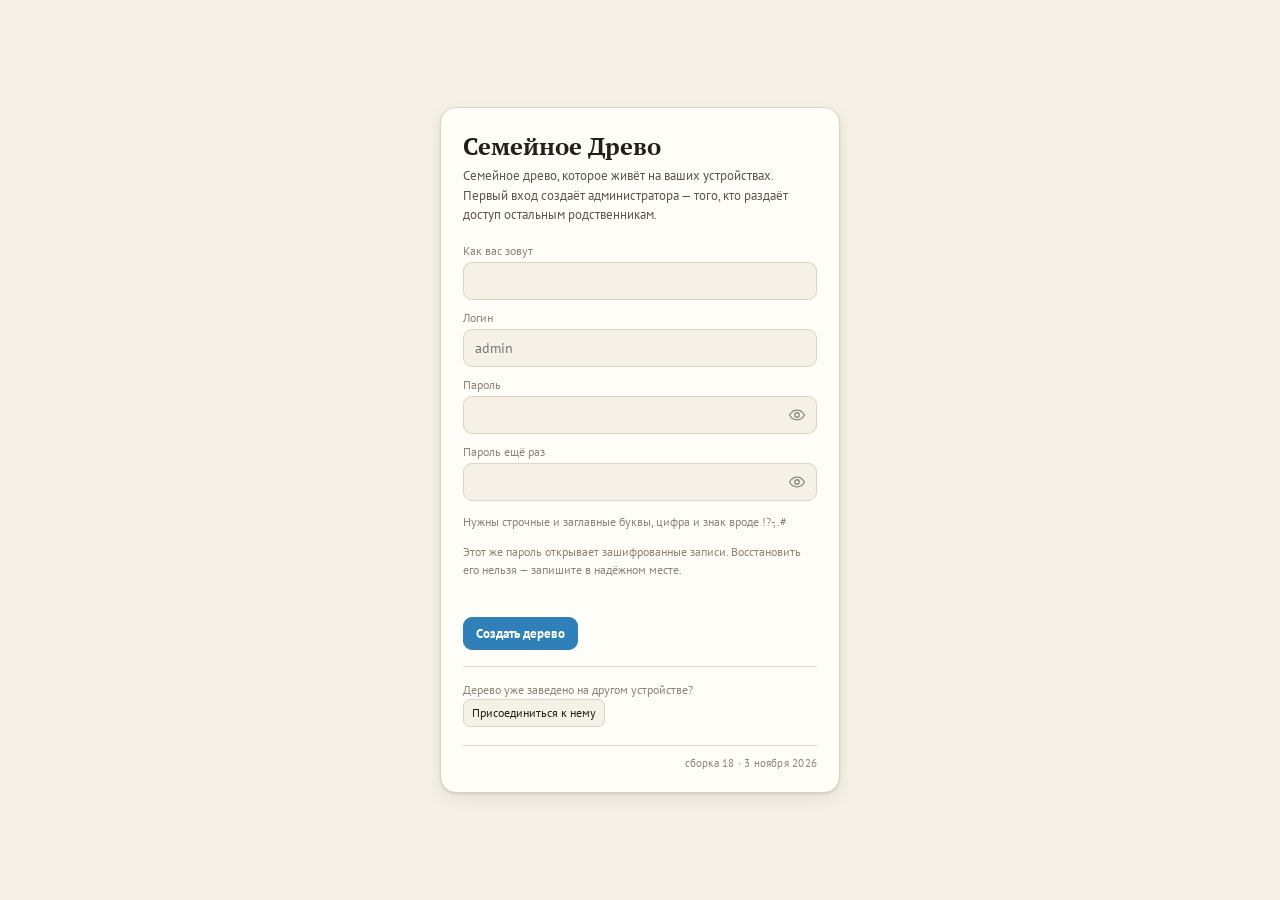
==== commit 053ef834: "Add files via upload" ====
--- a/index.html
+++ b/index.html
@@ -960,7 +960,13 @@
   position: relative; overflow: hidden; display: grid; place-items: center;
   touch-action: none;
 }
-.vw-stage img { max-width: 100%; max-height: 100%; transform-origin: center; will-change: transform; }
+/* Снимок позиционируем сами: браузерное «вписывание» через max-width плохо
+   дружит с масштабированием — картинка прыгала и по краям появлялись полоски. */
+.vw-stage img {
+  position: absolute; left: 50%; top: 50%;
+  transform-origin: center center; will-change: transform;
+  image-rendering: auto; -webkit-user-drag: none; user-select: none;
+}
 .vw-stage video { max-width: 100%; max-height: 100%; background: #000; }
 .vw-wait { color: #b5ac9d; font-size: 14px; text-align: center; line-height: 1.6; }
 .vw-doc {
@@ -1130,6 +1136,102 @@
 table.data.cal-kinds td:nth-child(2), table.data.cal-kinds td:nth-child(3) {
   text-align: center; width: 110px;
 }
+
+/* ---------- сетка календаря ---------- */
+.cal-head {
+  display: flex; align-items: center; gap: 8px; margin: 0 0 10px;
+}
+.cal-head b { font-family: var(--font-display); font-size: 17px; min-width: 170px; }
+.cal-grid {
+  display: grid; grid-template-columns: repeat(7, 1fr); gap: 4px; margin-bottom: 18px;
+}
+.cal-wd {
+  font-size: 11px; color: var(--ink-faint); text-align: center; padding: 2px 0;
+  text-transform: uppercase; letter-spacing: .04em;
+}
+.cal-cell {
+  min-height: 74px; border: 1px solid var(--line); border-radius: 9px;
+  background: var(--paper-2); padding: 4px 5px; display: flex; flex-direction: column; gap: 2px;
+}
+.cal-cell.empty { border: 0; background: transparent; }
+.cal-cell.has { cursor: pointer; }
+.cal-cell.has:hover { background: var(--neutral); }
+.cal-cell.is-today { border-color: var(--accent); box-shadow: 0 0 0 1px var(--accent) inset; }
+.cal-num { font-family: var(--font-data); font-size: 12px; color: var(--ink-soft); }
+.cal-cell.is-today .cal-num { color: var(--accent); font-weight: 700; }
+.cal-mark {
+  font-size: 10px; line-height: 1.25; padding: 1px 4px; border-radius: 5px;
+  overflow: hidden; text-overflow: ellipsis; white-space: nowrap;
+  background: var(--neutral); color: var(--ink-soft);
+}
+.cal-mark.birth { background: color-mix(in srgb, var(--good) 20%, transparent); color: var(--good); }
+.cal-mark.wedding { background: color-mix(in srgb, var(--accent) 18%, transparent); color: var(--accent); }
+.cal-mark.memory { background: color-mix(in srgb, var(--ink-soft) 16%, transparent); }
+.cal-mark.event { background: color-mix(in srgb, var(--warn) 18%, transparent); color: var(--warn); }
+.cal-more { font-size: 10px; color: var(--ink-faint); }
+.cal-day[data-person] { cursor: pointer; }
+.cal-day[data-person]:hover { background: var(--neutral); }
+@media (max-width: 700px) {
+  .cal-cell { min-height: 56px; padding: 3px; }
+  .cal-mark { font-size: 9px; }
+  .cal-head b { min-width: 120px; font-size: 15px; }
+}
+
+/* ---------- меню «ещё» в разделе файлов ---------- */
+.menu-wrap { position: relative; }
+.menu {
+  position: absolute; right: 0; top: calc(100% + 6px); z-index: 40;
+  min-width: 232px; padding: 6px;
+  background: var(--paper-2); border: 1px solid var(--line); border-radius: 12px;
+  box-shadow: var(--shadow); max-height: 70vh; overflow: auto;
+}
+.menu[hidden] { display: none !important; }
+.menu button {
+  display: flex; align-items: center; gap: 8px; width: 100%; text-align: left;
+  border: 0; background: transparent; color: var(--ink);
+  padding: 7px 9px; border-radius: 8px; font-size: 13px;
+}
+.menu button:hover { background: var(--neutral); }
+.menu button.on { background: color-mix(in srgb, var(--accent) 14%, transparent); font-weight: 700; }
+.menu button.danger { color: var(--bad); }
+.menu .menu-head {
+  font-size: 11px; letter-spacing: .07em; text-transform: uppercase;
+  color: var(--ink-faint); padding: 8px 9px 3px;
+}
+.menu .menu-row {
+  display: flex; align-items: center; gap: 8px; padding: 4px 9px 8px; font-size: 13px;
+}
+.menu .menu-row input[type=range] { flex: 1 1 auto; }
+.folder-group { margin-bottom: 12px; }
+.folder-owner {
+  font-size: 11px; letter-spacing: .05em; text-transform: uppercase;
+  color: var(--ink-faint); margin: 0 0 5px;
+}
+.files-top .spacer { flex: 1 1 auto; }
+
+/* фотография в списке людей */
+.people-name { display: inline-flex; align-items: center; gap: 9px; }
+.people-name .mini-ph { width: 30px; height: 30px; }
+.people-name .mini-ph .ico { width: 70%; height: 70%; opacity: .5; }
+
+/* ---------- разбор папки со снимками ---------- */
+.fi-bar { height: 6px; border-radius: 6px; background: var(--neutral); overflow: hidden; margin: 8px 0; }
+.fi-bar > div { height: 100%; width: 0; background: var(--accent); transition: width .2s; }
+.fi-list { display: flex; flex-direction: column; gap: 6px; max-height: 52vh; overflow: auto; margin-top: 10px; }
+.fi-row {
+  display: flex; align-items: center; gap: 10px;
+  padding: 7px 9px; border: 1px solid var(--line); border-radius: 10px; background: var(--paper);
+}
+.fi-thumb {
+  width: 52px; height: 52px; flex: 0 0 auto; border-radius: 8px;
+  background: var(--neutral) center/cover no-repeat; border: 1px solid var(--line);
+}
+.fi-on { flex: 0 0 auto; width: 17px; height: 17px; }
+.fi-main { display: flex; flex-direction: column; min-width: 0; flex: 1 1 auto; }
+.fi-name { font-size: 13px; overflow: hidden; text-overflow: ellipsis; white-space: nowrap; }
+.fi-sub { font-size: 11px; color: var(--ink-faint); }
+.fi-who { max-width: 230px; }
+@media (max-width: 620px) { .fi-who { max-width: 140px; } }
 </style>
 </head>
 <body>
@@ -1189,6 +1291,7 @@
         <button id="zoomIn" type="button" title="Приблизить" aria-label="Приблизить"></button>
         <button id="zoomOut" type="button" title="Отдалить" aria-label="Отдалить"></button>
         <button id="zoomFit" type="button" title="Вписать всё дерево" aria-label="Вписать всё дерево"></button>
+        <button id="zoomHome" type="button" title="Вернуть исходный вид" aria-label="Вернуть исходный вид"></button>
       </div>
       <div class="viewdock" id="viewdock" role="group" aria-label="Вид дерева">
         <button type="button" data-view="vertical" aria-pressed="true" title="Вертикальное дерево"><span class="lbl">Вертикальное</span></button>
@@ -1294,6 +1397,13 @@
     upload: '<path d="M4 15v4a2 2 0 0 0 2 2h12a2 2 0 0 0 2-2v-4"/>' +
       '<polyline points="8 8 12 4 16 8"/><line x1="12" y1="4" x2="12" y2="16"/>',
     clock: '<circle cx="12" cy="12" r="8.5"/><polyline points="12 7 12 12 15.5 14"/>',
+    home: '<path d="M4 11.2 12 4l8 7.2"/><path d="M6 10.5V20h12v-9.5"/>' +
+      '<path d="M10 20v-5h4v5"/>',
+    dots: '<circle cx="5" cy="12" r="1.7" fill="currentColor" stroke="none"/>' +
+      '<circle cx="12" cy="12" r="1.7" fill="currentColor" stroke="none"/>' +
+      '<circle cx="19" cy="12" r="1.7" fill="currentColor" stroke="none"/>',
+    up: '<line x1="12" y1="20" x2="12" y2="6"/><polyline points="6 11 12 5 18 11"/>',
+    left: '<line x1="20" y1="12" x2="6" y2="12"/><polyline points="11 6 5 12 11 18"/>',
     play: '<polygon points="7 4 20 12 7 20" fill="currentColor" stroke="none"/>',
     pause: '<rect x="7" y="5" width="3.6" height="14" rx="1"/><rect x="13.4" y="5" width="3.6" height="14" rx="1"/>',
     prev: '<polyline points="15 5 8 12 15 19"/>',
@@ -1730,6 +1840,8 @@
         homeDates: true,        // окошки ближайших дат на главном экране
         sheetWidth: 370,       // ширина карточки человека
         filesView: 'tiles',    // вид списка файлов
+        tileSize: 132,         // размер эскизов в плитках
+        faceFast: false,       // узнавание лиц: быстро (лёгкая модель) или точно
         nameOrder: 'given-first'   // given-first: Иван Петров · surname-first: Петров Иван
 
       };
@@ -1980,7 +2092,8 @@
             p.media.push(id);
             if (!p.photo && m.kind === 'photo') p.photo = id;
           }
-          self.log('media', 'Добавлен файл «' + m.name + '» к ' + self.fullName(p), personId);
+          self.log('media', 'Добавлен файл «' + m.name + '»' +
+            (p ? ' к ' + self.fullName(p) : ' в общую галерею'), personId);
           self.save();
           return m;
         });
@@ -2127,6 +2240,19 @@
       if (!m) return Promise.resolve(null);
       if (!this.canSee(m.acl)) return Promise.resolve(null);
       return this.rawBlob(id).then(function (b) {
+        if (!b) return null;
+        if (!m.encrypted) return URL.createObjectURL(b);
+        return decryptBlob(b, m.mime).then(function (d) { return URL.createObjectURL(d); })
+          .catch(function () { return null; });
+      });
+    },
+    /** Ссылка на файл, который лежит в корзине: его записи в описи уже нет,
+        поэтому обычный mediaURL о нём ничего не знает. */
+    trashURL: function (id) {
+      var it = (this.tree.trash || {})[id];
+      if (!it || it.what !== 'media') return Promise.resolve(null);
+      var m = it.rec;
+      return blobGet(id).then(function (b) {
         if (!b) return null;
         if (!m.encrypted) return URL.createObjectURL(b);
         return decryptBlob(b, m.mime).then(function (d) { return URL.createObjectURL(d); })
@@ -3494,7 +3620,9 @@
   /* Выгрузка дерева в файл. Рисуем ровно то же, что видно на экране:
      те же пути связей (их строит tree.js), фотографии, траурная лента на углу
      фотокарточки. Фотографии читаются с диска, поэтому результат — обещание. */
-  function exportSVG(treeView) {
+  function exportSVG(treeView, opts) {
+    opts = opts || {};
+    var plain = !!opts.plain;          // без заливки: экономит краску при печати
     var res = treeView.compute();
     var W = res.w, H = res.h;
     var prefs = S.prefs, card = prefs.card;
@@ -3506,9 +3634,9 @@
 
     var css = [
       '.n{stroke-width:1}',
-      '.m{fill:url(#gm);stroke:#6aa9d4}',
-      '.f{fill:url(#gf);stroke:#dd8fae}',
-      '.u{fill:url(#gu);stroke:#bdb3a1}',
+      plain ? '.m,.f,.u{fill:#fff;stroke:#555}' : '.m{fill:url(#gm);stroke:#6aa9d4}',
+      plain ? '' : '.f{fill:url(#gf);stroke:#dd8fae}',
+      plain ? '' : '.u{fill:url(#gu);stroke:#bdb3a1}',
       '.ph{fill:#fffdf8;stroke:rgba(0,0,0,.09);stroke-width:1}',
       '.mourn{fill:#15120f}',
       '.nm{font:700 ' + card.nameSize + 'px "PT Sans",Arial,sans-serif;fill:#241f1a}',
@@ -3547,7 +3675,8 @@
         grad('gf', '#fdeef4', '#fbd3e2', '#f4b8ce') +
         grad('gu', '#f7f4ec', '#ece7dc', '#ded7c8') +
         '</defs>',
-        '<rect width="100%" height="100%" fill="#f6f1e6"/>',
+        (plain ? '<rect width="100%" height="100%" fill="#ffffff"/>'
+               : '<rect width="100%" height="100%" fill="#f6f1e6"/>'),
         '<text class="ttl" x="30" y="34">' + xml(S.tree.meta.name) + '</text>',
         '<text class="sub" x="30" y="52">Выгружено ' + new Date().toLocaleDateString('ru-RU') +
         ' · персон: ' + S.persons().length + '</text>',
@@ -4250,6 +4379,30 @@
   }
 
   /* ===================== способы хранения ===================== */
+
+  /* «Failed to fetch» — это всё, что браузер говорит, когда запрос не ушёл:
+     нет сети, сервер не ответил, или соединение обрезал блокировщик рекламы
+     либо встроенная защита браузера. Переводим на человеческий и пробуем ещё раз. */
+  function netText(e) {
+    var m = String((e && e.message) || e || '');
+    if (/failed to fetch|networkerror|load failed|cancell?ed/i.test(m)) {
+      return 'Связи с хранилищем нет. Бывает от слабого интернета, но чаще ' +
+        'запрос режет защита браузера или блокировщик рекламы — в Яндекс.Браузере ' +
+        'отключите «Защиту» для этого сайта и попробуйте снова.';
+    }
+    return m;
+  }
+  /** Два тихих повтора: на мобильной связи первый запрос часто срывается. */
+  function retry(fn, tries) {
+    tries = tries || 3;
+    return fn().catch(function (e) {
+      var m = String((e && e.message) || '');
+      if (tries <= 1 || !/failed to fetch|networkerror|load failed/i.test(m)) throw e;
+      return new Promise(function (r) { setTimeout(r, 900); }).then(function () {
+        return retry(fn, tries - 1);
+      });
+    });
+  }
 
   function httpErr(r, what) {
     return r.text().then(function (t) {
@@ -4312,21 +4465,25 @@
       base: function (cfg) { return String(cfg.url || '').replace(/\/+$/, ''); },
       pull: function (cfg) {
         var b = backends.supabase;
-        return fetch(b.base(cfg) + '/rest/v1/trees?id=eq.' + encodeURIComponent(cfg.treeId) + '&select=data',
-          { headers: b.head(cfg) }).then(function (r) {
+        return retry(function () {
+          return fetch(b.base(cfg) + '/rest/v1/trees?id=eq.' + encodeURIComponent(cfg.treeId) + '&select=data',
+            { headers: b.head(cfg) });
+        }).then(function (r) {
             if (!r.ok) return httpErr(r, 'Чтение дерева');
             return r.json();
           }).then(function (rows) { return rows && rows[0] ? rows[0].data : null; });
       },
       push: function (cfg, tree) {
         var b = backends.supabase;
-        return fetch(b.base(cfg) + '/rest/v1/trees', {
+        return retry(function () {
+          return fetch(b.base(cfg) + '/rest/v1/trees', {
           method: 'POST',
           headers: Object.assign(b.head(cfg), {
             'Content-Type': 'application/json',
             Prefer: 'resolution=merge-duplicates,return=minimal'
           }),
           body: JSON.stringify({ id: cfg.treeId, data: tree, updated_at: new Date().toISOString() })
+          });
         }).then(function (r) { if (!r.ok) return httpErr(r, 'Запись дерева'); });
       },
       putMedia: function (cfg, id, blob) {
@@ -4594,9 +4751,9 @@
         })
         .catch(function (e) {
           self.busy = false;
-          S.sync.lastError = e.message;
+          S.sync.lastError = netText(e);
           S.saveSync();
-          self.emit({ state: 'error', text: e.message });
+          self.emit({ state: 'error', text: netText(e) });
           throw e;
         });
     },
@@ -4700,9 +4857,9 @@
         })
         .catch(function (e) {
           self.busy = false;
-          S.sync.lastError = e.message;
+          S.sync.lastError = netText(e);
           S.saveSync();
-          self.emit({ state: 'error', text: e.message });
+          self.emit({ state: 'error', text: netText(e) });
           throw e;
         });
     },
@@ -4838,13 +4995,31 @@
     this.host.addEventListener('pointercancel', end);
     this.host.addEventListener('wheel', function (e) {
       e.preventDefault();
-      self.zoomTo(self.z + (e.deltaY < 0 ? 1 : -1));
+      var r = self.host.getBoundingClientRect();
+      self.zoomAt(self.z + (e.deltaY < 0 ? 1 : -1), e.clientX - r.left, e.clientY - r.top);
     }, { passive: false });
   };
 
   /* Масштаб меняется вокруг того, что человек уже видит в середине, а если
      точка выбрана — вокруг неё. Иначе после каждого приближения приходится
      заново искать нужное место. */
+  /** Масштаб колесом: точка под курсором остаётся на месте. */
+  MiniMap.prototype.zoomAt = function (z, mx, my) {
+    z = Math.max(2, Math.min(17, z));
+    if (z === this.z) return;
+    var r = this.host.getBoundingClientRect();
+    var W = r.width || 600, H = r.height || 400;
+    // что сейчас под курсором
+    var left = lon2x(this.cy, this.z) - W / 2, top = lat2y(this.cx, this.z) - H / 2;
+    var lng = x2lon(left + mx, this.z), lat = y2lat(top + my, this.z);
+    this.z = z;
+    // подбираем центр так, чтобы эта же точка осталась под курсором
+    var px = lon2x(lng, z) - mx + W / 2, py = lat2y(lat, z) - my + H / 2;
+    this.cy = x2lon(px, z);
+    this.cx = y2lat(py, z);
+    this.draw();
+  };
+
   MiniMap.prototype.zoomTo = function (z) {
     z = Math.max(2, Math.min(17, z));
     if (z === this.z) return;
@@ -4986,6 +5161,599 @@
   global.MiniMap = MiniMap;
 })(window);
 </script>
+<script>/* Семейное Древо — узнавание лиц.
+
+   Зачем. Когда в семье набирается папка со старыми снимками, раскладывать их
+   по людям вручную — работа на вечер. Программа сама находит лица, сравнивает
+   с теми, кто уже есть в дереве, и предлагает: «кажется, это дед Григорий».
+   Последнее слово всегда за человеком — программа ничего не раскладывает молча.
+
+   Как устроено. Считать всё это умеет готовая библиотека (face-api), её вместе
+   с обученными моделями мы держим рядом с программой, в папке face/. Весит это
+   около восьми мегабайт, поэтому подгружается не при запуске, а один раз —
+   когда узнавание действительно понадобилось. Дальше браузер держит их в кэше.
+
+   Ничего никуда не отправляется: лица считаются прямо на устройстве. */
+(function (global) {
+  'use strict';
+
+  var S = global.Store;
+
+  var Faces = {
+    ready: false,
+    loading: null,
+    api: null,
+    /** насколько похожими считаем лица: меньше — строже */
+    threshold: 0.5,
+
+    /** Путь к библиотеке и моделям рядом с программой. */
+    base: function () {
+      var href = location.href.split('#')[0].split('?')[0];
+      return href.replace(/[^/]*$/, '') + 'face/';
+    },
+
+    /** Подгрузить библиотеку и модели. Возвращает обещание. */
+    ensure: function (onProgress) {
+      var self = this;
+      if (this.ready) return Promise.resolve(true);
+      if (this.loading) return this.loading;
+      var say = onProgress || function () {};
+
+      this.loading = new Promise(function (done, fail) {
+        say('Загружаю распознавание лиц…');
+        var s = document.createElement('script');
+        s.src = self.base() + 'face-api.js';
+        s.onload = function () { done(global.faceapi); };
+        s.onerror = function () {
+          fail(new Error('Не нашлась папка face рядом с программой. ' +
+            'Выложите её на сайт вместе с остальными файлами.'));
+        };
+        document.head.appendChild(s);
+      }).then(function (api) {
+        self.api = api;
+        say('Готовлю модели…');
+        var m = self.base() + 'model';
+        /* Берём «тяжёлые» модели. Лёгкие (tiny) быстрее, но на семейных
+           снимках — групповых, старых, снятых сбоку — они пропускают людей
+           и хуже выравнивают лицо перед расчётом отпечатка, отчего разные
+           люди начинают сходиться. Точность тут важнее пары секунд. */
+        return Promise.all([
+          api.nets.ssdMobilenetv1.loadFromUri(m),
+          api.nets.faceLandmark68Net.loadFromUri(m),
+          api.nets.faceRecognitionNet.loadFromUri(m),
+          api.nets.tinyFaceDetector.loadFromUri(m),     // быстрый режим: лёгкий поиск лиц
+          api.nets.faceLandmark68TinyNet.loadFromUri(m) // и лёгкая разметка к нему
+        ]);
+      }).then(function () {
+        self.ready = true;
+        say('');
+        return true;
+      }).catch(function (e) {
+        self.loading = null;
+        throw e;
+      });
+      return this.loading;
+    },
+
+    /** Самое маленькое лицо, которое принимаем во внимание, в долях кадра.
+        Лица в толпе на заднем плане узнаются плохо и только путают. */
+    minFace: 0.06,
+    /** Насколько уверенно это вообще лицо. */
+    minScore: 0.5,
+    /* Быстрый разбор берёт лёгкую модель: втрое быстрее, но на групповых,
+       старых и снятых сбоку снимках пропускает людей. Поэтому порог для
+       автоматического присвоения в этом режиме строже — лучше спросить. */
+    get fast() { return !!(S.prefs && S.prefs.faceFast); },
+
+    scanImage: function (img) {
+      var api = this.api, self = this;
+      var opts = this.fast
+        ? new api.TinyFaceDetectorOptions({ inputSize: 416, scoreThreshold: this.minScore })
+        : new api.SsdMobilenetv1Options({ minConfidence: this.minScore, maxResults: 40 });
+      return api.detectAllFaces(img, opts)
+        .withFaceLandmarks(this.fast)
+        .withFaceDescriptors()
+        .then(function (list) {
+          var side = Math.min(img.width || img.naturalWidth, img.height || img.naturalHeight);
+          return list.filter(function (d) {
+            // мелкие лица с дальнего плана отбрасываем: по ним ошибиться проще, чем узнать
+            return Math.min(d.detection.box.width, d.detection.box.height) >= side * self.minFace;
+          }).map(function (d) {
+            return {
+              descriptor: Array.from(d.descriptor),
+              box: {
+                x: Math.round(d.detection.box.x), y: Math.round(d.detection.box.y),
+                w: Math.round(d.detection.box.width), h: Math.round(d.detection.box.height)
+              },
+              score: d.detection.score
+            };
+          });
+        });
+    },
+
+    /* Снимок намеренно не ужимаем. Пробовали — поиск быстрее не стал (время
+       уходит не на поиск лиц, а на расчёт «отпечатка» каждого лица), зато
+       отпечатки получались грубее, и разные люди начинали сходиться.
+       Точность здесь важнее: ошибочно приписанный снимок хуже лишней минуты. */
+    workSize: 0,
+
+    scanBlob: function (blob) {
+      var self = this;
+      return new Promise(function (done, fail) {
+        var url = URL.createObjectURL(blob);
+        var img = new Image();
+        img.onload = function () {
+          var w = img.naturalWidth, h = img.naturalHeight;
+          var k = self.workSize ? Math.min(1, self.workSize / Math.max(w, h)) : 1;
+          var src = img;
+          if (k < 1) {
+            var cv = document.createElement('canvas');
+            cv.width = Math.round(w * k); cv.height = Math.round(h * k);
+            cv.getContext('2d').drawImage(img, 0, 0, cv.width, cv.height);
+            src = cv;
+          }
+          self.scanImage(src).then(function (r) {
+            URL.revokeObjectURL(url);
+            // рамки лиц возвращаем в размерах исходного снимка
+            if (k < 1) r.forEach(function (f) {
+              f.box.x = Math.round(f.box.x / k); f.box.y = Math.round(f.box.y / k);
+              f.box.w = Math.round(f.box.w / k); f.box.h = Math.round(f.box.h / k);
+            });
+            done({ faces: r, width: w, height: h });
+          }, function (e) { URL.revokeObjectURL(url); fail(e); });
+        };
+        img.onerror = function () { URL.revokeObjectURL(url); fail(new Error('Картинка не открылась')); };
+        img.src = url;
+      });
+    },
+
+    /* ---------- кто нам уже известен ---------- */
+    /** Отпечатки лиц хранятся в дереве, рядом с человеком: однажды подтверждённое
+        узнавание помогает в следующий раз, в том числе на другом устройстве. */
+    known: function () {
+      var out = [];
+      S.persons().forEach(function (p) {
+        (p.faces || []).forEach(function (f) {
+          out.push({ personId: p.id, descriptor: f.d });
+        });
+      });
+      return out;
+    },
+    remember: function (personId, descriptor) {
+      var p = S.person(personId);
+      if (!p) return;
+      p.faces = p.faces || [];
+      /* Одинаковые отпечатки копить незачем: нужны разные ракурсы и возраст,
+         иначе десять похожих снимков вытеснят единственный ценный. */
+      for (var i = 0; i < p.faces.length; i++) {
+        if (this.distance(p.faces[i].d, descriptor) < 0.2) return;
+      }
+      if (p.faces.length >= 8) p.faces.shift();
+      p.faces.push({ d: descriptor, at: new Date().toISOString() });
+      p.updated = new Date().toISOString();
+    },
+
+    /** Познакомить программу с человеком по его главному фото — тогда
+        узнавание заработает сразу, без ручных подтверждений. */
+    learnFromPhotos: function (onProgress) {
+      var self = this;
+      var list = S.persons().filter(function (p) { return p.photo && !(p.faces || []).length; });
+      var i = 0, found = 0;
+      function step() {
+        if (i >= list.length) return Promise.resolve(found);
+        var p = list[i++];
+        if (onProgress) onProgress(i, list.length, S.fullName(p));
+        return S.mediaBlob(p.photo).then(function (b) {
+          if (!b) return;
+          return self.scanBlob(b).then(function (r) {
+            // на главном фото человека берём самое крупное лицо
+            var big = null;
+            (r.faces || []).forEach(function (f) {
+              if (!big || f.box.w * f.box.h > big.box.w * big.box.h) big = f;
+            });
+            if (big) { self.remember(p.id, big.descriptor); found++; }
+          });
+        }).catch(function () {}).then(step);
+      }
+      return step().then(function (n) { S.save(true); return n; });
+    },
+
+    distance: function (a, b) {
+      var sum = 0;
+      for (var i = 0; i < a.length; i++) { var d = a[i] - b[i]; sum += d * d; }
+      return Math.sqrt(sum);
+    },
+
+    /* Пороги и правила отбора взяты из «Двойников» — там этот алгоритм
+       обкатан на больших папках семейных снимков. Смысл правил тот же,
+       числа пересчитаны под здешнюю меру похожести (расстояние: меньше — ближе).
+
+       join   — строже этого присваиваем сами, без вопросов;
+       maybe  — до этого показываем как догадку, но выбор оставляем человеку;
+       margin — отрыв от второго кандидата: двое похожи поровну → молчим;
+       named  — к человеку с именем приписываем строже, чем в безымянную кучу:
+                лишняя неразобранная фотография лучше чужого лица в карточке деда;
+       user   — если человек уже отклонял эту догадку, в следующий раз требуем больше. */
+    threshold: 0.42,
+    maybe: 0.52,
+    margin: 0.06,
+    namedMargin: 0.03,
+    userMargin: 0.08,
+
+    /** Сколько лучших совпадений усреднять. Одно случайно похожее фото
+        не должно перетягивать: смотрим на несколько. */
+    topK: function (n) { return Math.max(3, Math.min(10, Math.round(n / 4))); },
+
+    /** Похожесть лица на человека: среднее нескольких лучших совпадений
+        с его отпечатками, а не одно ближайшее. */
+    scoreTo: function (descriptor, list) {
+      if (!list || !list.length) return Infinity;
+      var ds = list.map(function (d) { return this.distance(descriptor, d); }, this);
+      ds.sort(function (a, b) { return a - b; });
+      var k = Math.min(ds.length, this.topK(ds.length));
+      var sum = 0;
+      for (var i = 0; i < k; i++) sum += ds[i];
+      return sum / k;
+    },
+
+    /** Кто это. Возвращает {personId, distance, sure} или null.
+        sure=false — догадка, которую стоит показать, но не применять молча. */
+    match: function (descriptor, known, rejected) {
+      known = known || this.known();
+      var self = this;
+      var byPerson = {};
+      known.forEach(function (k) {
+        (byPerson[k.personId] = byPerson[k.personId] || []).push(k.descriptor);
+      });
+      var ranked = Object.keys(byPerson).map(function (id) {
+        return { personId: id, distance: self.scoreTo(descriptor, byPerson[id]) };
+      }).sort(function (a, b) { return a.distance - b.distance; });
+      if (!ranked.length) return null;
+
+      var best = ranked[0], second = ranked[1];
+      // к человеку с именем — строже; к отклонённому раньше — ещё строже
+      var need = this.threshold - this.namedMargin;
+      if (this.fast) need -= 0.04;        // лёгкая модель ошибается чаще — требуем больше
+      if (rejected && rejected[best.personId]) need -= this.userMargin;
+
+      if (best.distance <= need &&
+          (!second || second.distance - best.distance >= this.margin)) {
+        return { personId: best.personId, distance: best.distance, sure: true };
+      }
+      if (best.distance <= this.maybe) {
+        return { personId: best.personId, distance: best.distance, sure: false };
+      }
+      return null;
+    },
+
+    confidence: function (dist) {
+      if (dist < 0.33) return 'уверенно';
+      if (dist < 0.42) return 'скорее всего';
+      return 'возможно';
+    },
+
+    /* ---------- дата съёмки ---------- */
+    /** Дата из самого снимка (EXIF). Нужна, чтобы разложить по годам. */
+    shotDate: function (blob) {
+      return blob.slice(0, 196608).arrayBuffer().then(function (buf) {
+        try { return parseExifDate(new DataView(buf)); } catch (e) { return null; }
+      }).catch(function () { return null; });
+    }
+  };
+
+  /* Разбор EXIF вручную: тянуть ради одной даты целую библиотеку незачем. */
+  function parseExifDate(dv) {
+    if (dv.byteLength < 4 || dv.getUint16(0) !== 0xFFD8) return null;   // не JPEG
+    var off = 2;
+    while (off + 4 < dv.byteLength) {
+      if (dv.getUint8(off) !== 0xFF) { off++; continue; }
+      var marker = dv.getUint8(off + 1);
+      var size = dv.getUint16(off + 2);
+      if (marker === 0xE1) {                                            // APP1 — здесь EXIF
+        var start = off + 4;
+        if (dv.getUint32(start) !== 0x45786966) return null;            // "Exif"
+        var tiff = start + 6;
+        var little = dv.getUint16(tiff) === 0x4949;
+        var ifd0 = tiff + dv.getUint32(tiff + 4, little);
+        var date = readIfdDate(dv, tiff, ifd0, little, 0);
+        if (date) return date;
+        return null;
+      }
+      if (marker === 0xDA) break;                                       // пошли данные картинки
+      off += 2 + size;
+    }
+    return null;
+  }
+  function readIfdDate(dv, tiff, ifd, little, depth) {
+    if (depth > 2 || ifd + 2 > dv.byteLength) return null;
+    var n = dv.getUint16(ifd, little);
+    var exifIfd = 0;
+    for (var i = 0; i < n; i++) {
+      var e = ifd + 2 + i * 12;
+      if (e + 12 > dv.byteLength) break;
+      var tag = dv.getUint16(e, little);
+      var type = dv.getUint16(e + 2, little);
+      var count = dv.getUint32(e + 4, little);
+      var valOff = dv.getUint32(e + 8, little);
+      if (tag === 0x8769) exifIfd = valOff;                             // указатель на блок EXIF
+      // 0x9003 — снято, 0x9004 — оцифровано, 0x0132 — изменено
+      if ((tag === 0x9003 || tag === 0x9004 || tag === 0x0132) && type === 2 && count >= 19) {
+        var p = tiff + valOff, s = '';
+        for (var k = 0; k < 19; k++) s += String.fromCharCode(dv.getUint8(p + k));
+        var m = s.match(/^(\d{4}):(\d{2}):(\d{2})/);
+        if (m && +m[1] > 1900) return m[1] + '-' + m[2] + '-' + m[3];
+      }
+    }
+    if (exifIfd) return readIfdDate(dv, tiff, tiff + exifIfd, little, depth + 1);
+    return null;
+  }
+
+  global.Faces = Faces;
+})(window);
+</script>
+<script>/* Семейное Древо — разбор папки со снимками.
+
+   Человек указывает папку с фотографиями, программа:
+   1) читает дату съёмки из самого снимка и раскладывает по папкам с годами;
+   2) ищет на снимке лица и предлагает, кто это, сверяясь с теми, кого уже знает;
+   3) показывает всё списком — и только после подтверждения добавляет в дерево.
+
+   Ничего не добавляется молча: ошибиться машина может, и исправлять потом
+   пятьдесят снимков хуже, чем один раз посмотреть список. */
+(function (global) {
+  'use strict';
+
+  var S = global.Store;
+  function esc(s) { return global.TreeView.esc(s); }
+  function I(n) { return global.Icon(n); }
+
+  var FaceImport = {
+    view: null,
+    items: [],
+    rejected: {},        // кого человек уже отклонял в этом разборе
+
+    start: function (view) {
+      var self = this;
+      this.view = view;
+      var inp = document.createElement('input');
+      inp.type = 'file';
+      inp.multiple = true;
+      inp.accept = 'image/*';
+      try { inp.webkitdirectory = true; } catch (e) {}
+      inp.addEventListener('change', function () {
+        var files = Array.prototype.slice.call(inp.files || [])
+          .filter(function (f) { return /^image\//.test(f.type) || /\.(jpe?g|png|webp|heic)$/i.test(f.name); });
+        if (!files.length) { global.App.toast('Снимков в папке не нашлось'); return; }
+        self.process(files);
+      });
+      inp.click();
+    },
+
+    process: function (files) {
+      var self = this, App = global.App;
+      App.modal('Разбираю снимки',
+        '<p class="note" id="fiState">Готовлюсь…</p>' +
+        '<div class="fi-bar"><div id="fiFill"></div></div>' +
+        '<p class="note" id="fiCount"></p>', []);
+      var state = document.getElementById('fiState');
+      var fill = document.getElementById('fiFill');
+      var count = document.getElementById('fiCount');
+      function say(t) { if (state) state.textContent = t; }
+
+      this.items = [];
+      var known = null;
+
+      global.Faces.ensure(say).then(function () {
+        // если программа ещё никого не знает, знакомим её по главным фото
+        if (!global.Faces.known().length) {
+          return global.Faces.learnFromPhotos(function (i, n, who) {
+            say('Запоминаю лица из карточек: ' + i + ' из ' + n + ' · ' + who);
+          });
+        }
+      }).then(function () {
+        known = global.Faces.known();
+        var i = 0;
+        function step() {
+          if (i >= files.length) return Promise.resolve();
+          var f = files[i++];
+          if (count) count.textContent = i + ' из ' + files.length + ' · ' + f.name;
+          if (fill) fill.style.width = Math.round(i / files.length * 100) + '%';
+          say('Смотрю снимки…');
+          return Promise.all([
+            global.Faces.shotDate(f),
+            global.Faces.scanBlob(f).catch(function () { return { faces: [] }; })
+          ]).then(function (r) {
+            var date = r[0];
+            var faces = (r[1] && r[1].faces) || [];
+            // крупные и чёткие лица рассматриваем первыми — они надёжнее
+            faces.sort(function (a, b) {
+              return (b.box.w * b.box.h * b.score) - (a.box.w * a.box.h * a.score);
+            });
+            var guesses = faces.map(function (fc) {
+              var m = global.Faces.match(fc.descriptor, known, self.rejected);
+              return { descriptor: fc.descriptor, box: fc.box, match: m };
+            });
+            /* Кому отдать снимок: тому, чьё лицо на нём крупнее — обычно
+               это и есть главный герой кадра. Остальных узнанных запишем
+               в подпись, чтобы групповое фото не потеряло имён. */
+            var named = [], main = null, guess = null;
+            guesses.forEach(function (g) {
+              if (!g.match) return;
+              var area = g.box.w * g.box.h;
+              if (g.match.sure) {
+                if (named.indexOf(g.match.personId) < 0) named.push(g.match.personId);
+                if (!main || area > main.area) main = { g: g, area: area };
+              } else if (!guess || area > guess.area) {
+                guess = { g: g, area: area };     // неуверенную догадку только показываем
+              }
+            });
+            self.items.push({
+              file: f, date: date, faces: guesses,
+              personId: main ? main.g.match.personId : '',
+              distance: main ? main.g.match.distance : (guess ? guess.g.match.distance : null),
+              hint: !main && guess ? guess.g.match.personId : '',
+              named: named,
+              year: date ? date.slice(0, 4) : null
+            });
+            return step();
+          });
+        }
+        return step();
+      }).then(function () {
+        App.closeAllModals();
+        self.review();
+      }, function (e) {
+        App.closeAllModals();
+        App.modal('Не получилось', '<p class="note">' + esc(e.message) + '</p>', []);
+      });
+    },
+
+    /** Список разобранного: что куда ляжет, с возможностью поправить. */
+    review: function () {
+      var self = this, App = global.App;
+      var people = S.persons().slice().sort(function (a, b) {
+        return S.fullName(a).localeCompare(S.fullName(b), 'ru');
+      });
+      var opts = '<option value="">— ничей, просто в галерею —</option>' + people.map(function (p) {
+        return '<option value="' + esc(p.id) + '">' + esc(S.fullName(p)) + '</option>';
+      }).join('');
+
+      var found = this.items.filter(function (x) { return x.personId; }).length;
+      var years = {};
+      this.items.forEach(function (x) { if (x.year) years[x.year] = (years[x.year] || 0) + 1; });
+      var yearsText = Object.keys(years).sort().map(function (y) {
+        return y + ' (' + years[y] + ')';
+      }).join(', ');
+
+      var body =
+        '<p class="note">Снимков: <b>' + this.items.length + '</b>. Узнано лиц: <b>' + found + '</b>.' +
+        (yearsText ? '<br>Годы съёмки: ' + esc(yearsText) + ' — для них создам папки.' : '') + '</p>' +
+        '<p class="note">Добавятся все отмеченные снимки. У кого лицо узналось — встанет и в карточку ' +
+        'человека; остальные просто лягут в галерею, людей к ним можно выбрать здесь или потом. ' +
+        'Снимите отметку у того, что добавлять не нужно.</p>' +
+        '<div class="btn-row" style="margin:0 0 8px">' +
+        '<button class="btn btn-sm" id="fiAll">Отметить все</button>' +
+        '<button class="btn btn-sm" id="fiNone">Снять все</button></div>' +
+        '<div class="set-row" style="margin:8px 0"><span>Раскладывать по папкам с годами</span>' +
+        '<input type="checkbox" id="fiYears" checked></div>' +
+        '<div class="fi-list">' + this.items.map(function (x, i) {
+          var who = x.personId ? S.person(x.personId) : null;
+          return '<div class="fi-row" data-i="' + i + '">' +
+            '<input type="checkbox" class="fi-on" data-i="' + i + '" checked ' +
+            'title="добавлять этот снимок">' +
+            '<span class="fi-thumb" data-thumb="' + i + '"></span>' +
+            '<span class="fi-main">' +
+            '<span class="fi-name">' + esc(x.file.name) + '</span>' +
+            '<span class="fi-sub">' +
+            (x.date ? 'снято ' + esc(x.date) : 'даты в снимке нет') +
+            ' · лиц: ' + x.faces.length +
+            (x.distance != null ? ' · ' + global.Faces.confidence(x.distance) : '') +
+            (x.hint ? ' · похоже на: ' + esc(S.callName(S.person(x.hint))) + ', проверьте' : '') +
+            (x.named && x.named.length > 1
+              ? ' · на снимке: ' + esc(x.named.map(function (id) {
+                  return S.callName(S.person(id));
+                }).join(', '))
+              : '') +
+            '</span></span>' +
+            '<select class="fi-who" data-i="' + i + '">' + opts + '</select>' +
+            '</div>';
+        }).join('') + '</div>',
+        buttons = [{ text: 'Добавить в дерево', primary: true, fn: function () { self.apply(); } }];
+
+      App.modal('Что нашлось', body, buttons, { wide: true });
+
+      // выставляем выбранных людей и рисуем эскизы
+      this.items.forEach(function (x, i) {
+        var sel = document.querySelector('.fi-who[data-i="' + i + '"]');
+        if (sel) sel.value = x.personId || '';     // догадку не подставляем, только показываем
+        var th = document.querySelector('[data-thumb="' + i + '"]');
+        if (th) {
+          var url = URL.createObjectURL(x.file);
+          th.style.backgroundImage = 'url(' + url + ')';
+          global.App._mediaUrls.push(url);
+        }
+      });
+      document.getElementById('fiAll').addEventListener('click', function () {
+        document.querySelectorAll('.fi-on').forEach(function (c) { c.checked = true; });
+      });
+      document.getElementById('fiNone').addEventListener('click', function () {
+        document.querySelectorAll('.fi-on').forEach(function (c) { c.checked = false; });
+      });
+      document.querySelectorAll('.fi-who').forEach(function (sel) {
+        sel.addEventListener('change', function () {
+          var it = self.items[+sel.dataset.i];
+          /* Человек поправил нашу догадку — запоминаем ошибку, чтобы в
+             следующий раз к этому лицу придираться строже. */
+          if (it.personId && it.personId !== sel.value) self.rejected[it.personId] = 1;
+          it.personId = sel.value;
+        });
+      });
+    },
+
+    apply: function () {
+      var self = this, App = global.App;
+      var byYear = document.getElementById('fiYears');
+      var useYears = !byYear || byYear.checked;
+      /* Добавляем все отмеченные снимки, а не только узнанные: человек
+         отдал папку целиком, и терять из неё фотографии нельзя. Узнанное
+         лицо лишь дополнительно привязывает снимок к карточке человека. */
+      var list = this.items.filter(function (x, i) {
+        var c = document.querySelector('.fi-on[data-i="' + i + '"]');
+        return !c || c.checked;
+      });
+      if (!list.length) { App.toast('Все снимки сняты с отметки — добавлять нечего'); return; }
+
+      App.modal('Добавляю', '<p class="note" id="fiState2">…</p>' +
+        '<div class="fi-bar"><div id="fiFill2"></div></div>', []);
+      var st = document.getElementById('fiState2'), fl = document.getElementById('fiFill2');
+
+      // папки с годами заводим один раз
+      var folders = {};
+      if (useYears) {
+        var have = {};
+        (S.tree.folders && Object.keys(S.tree.folders) || []).forEach(function (id) {
+          have[S.tree.folders[id].name] = id;
+        });
+        list.forEach(function (x) {
+          if (!x.year || folders[x.year]) return;
+          folders[x.year] = have[x.year] || self.view.addFolder(x.year);
+        });
+      }
+
+      var i = 0;
+      (function step() {
+        if (i >= list.length) {
+          S.save();
+          App.closeAllModals();
+          App.tree.render();
+          App.paintTrash();
+          self.view.render();
+          var кЛюдям = list.filter(function (x) { return x.personId; }).length;
+          App.toast('Добавлено снимков: ' + list.length +
+            (кЛюдям ? ', из них к людям: ' + кЛюдям : ''));
+          return;
+        }
+        var x = list[i++];
+        if (st) st.textContent = i + ' из ' + list.length;
+        if (fl) fl.style.width = Math.round(i / list.length * 100) + '%';
+        var caption = (x.named && x.named.length > 1)
+          ? 'На снимке: ' + x.named.map(function (id) { return S.callName(S.person(id)); }).join(', ')
+          : '';
+        S.addMedia(x.personId, x.file, { date: x.date || '', caption: caption }).then(function (m) {
+          if (useYears && x.year && folders[x.year]) m.folderId = folders[x.year];
+          // запоминаем лицо: в следующий раз узнаем увереннее
+          if (x.personId) x.faces.forEach(function (f) {
+            if (!f.match || f.match.personId === x.personId) global.Faces.remember(x.personId, f.descriptor);
+          });
+          step();
+        }, step);
+      })();
+    }
+  };
+
+  global.FaceImport = FaceImport;
+})(window);
+</script>
 <script>/* Семейное Древо — раздел «Фото и файлы».
 
    Что здесь: папки, три вида отображения, выделение нескольких файлов,
@@ -5036,8 +5804,8 @@
     addFolder: function (name) {
       S.tree.folders = S.tree.folders || {};
       var id = U.uid('fld');
-      S.tree.folders[id] = { id: id, name: name, created: new Date().toISOString(),
-        updated: new Date().toISOString() };
+      S.tree.folders[id] = { id: id, name: name, personId: this.personId || null,
+        created: new Date().toISOString(), updated: new Date().toISOString() };
       S.save();
       return id;
     },
@@ -5089,52 +5857,57 @@
     host: function () {
       return typeof this.hostSel === 'function' ? this.hostSel() : document.querySelector(this.hostSel);
     },
+
     render: function () {
       var host = this.host();
       if (!host) return;
       var self = this;
       var view = (S.prefs.filesView || 'tiles');
+      var tile = S.prefs.tileSize || 132;
       var items = this.list();
-      var folders = this.folders();
       var cur = this.folderId ? (S.tree.folders || {})[this.folderId] : null;
       var nSel = this.selected().length;
 
-      var head =
-        '<div class="files-top">' +
-        '<div class="files-path">' +
-        (cur ? '<button class="btn btn-sm" id="flUp">Все файлы</button>' +
+      /* Шапка: сперва то, чем пользуются каждый день, остальное — под «⋯».
+         Раньше десяток кнопок стоял в ряд и терялось главное. */
+      var head = '<div class="files-top">' +
+        (this.personId
+          ? '<button class="btn btn-primary btn-sm" data-act="pickFile">Добавить файлы</button>'
+          : (cur ? '' : '<h2 style="margin:0 10px 0 0">Галерея</h2>')) +
+        (cur ? '<button class="btn btn-sm" id="flUp" title="Выйти из папки">' +
+               I('up') + ' Все файлы</button>' +
                '<span class="files-here">' + I('folder') + ' ' + esc(cur.name) + '</span>'
-             : (this.personId ? '' : '<h2 style="margin:0">Галерея</h2>')) +
-        '</div>' +
-        '<div class="files-tools">' +
-        '<button class="btn btn-sm" id="flNewFolder" title="Создать папку">' + I('folderPlus') +
-        '<span class="lbl"> Папка</span></button>' +
-        '<button class="btn btn-sm" id="flEdit" aria-pressed="' + (this.editing) + '" title="Изменить">' +
-        I('check') + '<span class="lbl"> Выбрать</span></button>' +
-        '<span class="files-views">' +
-        [['tiles', 'grid', 'Крупные плитки'], ['small', 'photo', 'Мелкие плитки'], ['list', 'list', 'Список']]
-          .map(function (v) {
-            return '<button class="btn btn-sm" data-view="' + v[0] + '" aria-pressed="' +
-              (view === v[0]) + '" title="' + v[2] + '">' + I(v[1]) + '</button>';
-          }).join('') + '</span>' +
-        '<button class="btn btn-sm" id="flSaveAll" title="Скачать всё">' + I('download') +
-        '<span class="lbl"> Скачать всё</span></button>' +
-        '</div></div>';
-
-      var addBar = this.personId
-        ? '<div class="btn-row" style="margin:0 0 10px">' +
-          '<button class="btn btn-primary btn-sm" data-act="pickFile">Добавить файлы</button>' +
-          '<button class="btn btn-sm" data-act="recVoice">' + I('mic') + ' Голосовая заметка</button>' +
-          '</div><div id="recState" class="note"></div>'
-        : '';
-
-      var peopleBar = this.personId ? '' : this.peopleBar();
-      var sortBar = '<div class="sort-bar"><span class="note">Порядок:</span>' +
+             : '') +
+        (this.personId
+          ? '<button class="btn btn-sm" data-act="recVoice">' + I('mic') +
+            '<span class="lbl"> Голосовая заметка</span></button>'
+          : '') +
+        '<span class="spacer"></span>' +
+        (this.personId ? '' : this.peopleBtn()) +
+        '<div class="menu-wrap">' +
+        '<button class="btn btn-sm" id="flMore" title="Ещё" aria-label="Ещё">' + I('dots') + '</button>' +
+        '<div class="menu" id="flMenu" hidden>' +
+        '<div class="menu-head">Папки</div>' +
+        '<button data-mi="newFolder">' + I('folderPlus') + ' Создать папку</button>' +
+        (cur ? '<button data-mi="renameFolder">Переименовать «' + esc(cur.name) + '»</button>' +
+               '<button data-mi="dropFolder" class="danger">Удалить папку</button>' : '') +
+        '<div class="menu-head">Вид</div>' +
+        '<button data-mi="view-tiles"' + (view === 'tiles' ? ' class="on"' : '') + '>' + I('grid') + ' Плитки</button>' +
+        '<button data-mi="view-small"' + (view === 'small' ? ' class="on"' : '') + '>' + I('photo') + ' Мелкие плитки</button>' +
+        '<button data-mi="view-list"' + (view === 'list' ? ' class="on"' : '') + '>' + I('list') + ' Список</button>' +
+        '<div class="menu-row"><span>Размер</span>' +
+        '<input type="range" id="flSize" min="80" max="260" step="10" value="' + tile + '"></div>' +
+        '<div class="menu-head">Порядок</div>' +
         [['added', 'по дате'], ['name', 'по названию'], ['person', 'по человеку'],
          ['kind', 'по виду'], ['size', 'по размеру']].map(function (l) {
-          return '<button class="btn btn-sm" data-sort="' + l[0] + '" aria-pressed="' +
-            ((self.sort || 'added') === l[0]) + '">' + l[1] + '</button>';
-        }).join('') + '</div>';
+          return '<button data-mi="sort-' + l[0] + '"' +
+            ((self.sort || 'added') === l[0] ? ' class="on"' : '') + '>' + l[1] + '</button>';
+        }).join('') +
+        '<div class="menu-head">Действия</div>' +
+        '<button data-mi="folderImport">' + I('folderPlus') + ' Добавить папку со снимками</button>' +
+        '<button data-mi="select">' + I('check') + ' Выбрать несколько</button>' +
+        '<button data-mi="saveAll">' + I('download') + ' Скачать всё</button>' +
+        '</div></div></div>';
 
       var bar = this.editing
         ? '<div class="files-bar">' +
@@ -5147,29 +5920,60 @@
           '<button class="btn btn-sm" id="flMove"' + (nSel ? '' : ' disabled') + '>' +
           I('folder') + ' В папку</button>' +
           '<button class="btn btn-sm" id="flMain"' + (nSel === 1 ? '' : ' disabled') + '>' +
-          I('star') + ' Сделать главным</button>' +
+          I('star') + ' Главным</button>' +
           '<button class="btn btn-sm" id="flAcl"' + (nSel ? '' : ' disabled') + '>' +
           I('lock') + ' Кому видно</button>' +
           '<button class="btn btn-sm btn-danger" id="flDel"' + (nSel ? '' : ' disabled') + '>' +
           I('trash') + ' Удалить</button>' +
+          '<button class="btn btn-sm" id="flDone">Готово</button>' +
           '</div>'
         : '';
 
-      var fldHtml = (!this.folderId && folders.length)
-        ? '<div class="folder-row">' + folders.map(function (f) {
-            var n = S.allMedia().filter(function (m) { return m.folderId === f.id; }).length;
-            return '<button class="folder-tile" data-folder="' + esc(f.id) + '">' +
-              I('folder') + '<span class="f-name">' + esc(f.name) + '</span>' +
-              '<span class="f-count">' + n + '</span></button>';
-          }).join('') + '</div>'
-        : '';
-
-      var body;
+      host.innerHTML = head + '<div id="recState" class="note"></div>' +
+        bar + this.foldersHtml() + this.itemsHtml(items, view, tile);
+      this.paintThumbs(host);
+      this.bind(host);
+    },
+
+    /** Папки идут первыми; в галерее сгруппированы по людям. */
+    foldersHtml: function () {
+      if (this.folderId) return '';
+      var self = this;
+      var list = this.folders().filter(function (f) {
+        return self.personId ? f.personId === self.personId : true;
+      });
+      if (!list.length) return '';
+      function tile(f) {
+        var n = S.allMedia().filter(function (m) { return m.folderId === f.id; }).length;
+        return '<button class="folder-tile" data-folder="' + esc(f.id) + '">' +
+          I('folder') + '<span class="f-name">' + esc(f.name) + '</span>' +
+          '<span class="f-count">' + n + '</span></button>';
+      }
+      if (this.personId) return '<div class="folder-row">' + list.map(tile).join('') + '</div>';
+
+      // в галерее подписываем, чьи это папки
+      var byPerson = {}, order = [];
+      list.forEach(function (f) {
+        var key = f.personId || '';
+        if (!byPerson[key]) { byPerson[key] = []; order.push(key); }
+        byPerson[key].push(f);
+      });
+      return order.map(function (key) {
+        var p = key && S.person(key);
+        return '<div class="folder-group">' +
+          '<div class="folder-owner">' + esc(p ? S.fullName(p) : 'Общие папки') + '</div>' +
+          '<div class="folder-row">' + byPerson[key].map(tile).join('') + '</div></div>';
+      }).join('');
+    },
+
+    itemsHtml: function (items, view, tile) {
+      var self = this;
       if (!items.length) {
-        body = '<div class="empty">' + (this.folderId ? 'В этой папке пока пусто.'
-          : 'Файлов пока нет.<br>Откройте карточку человека и добавьте фотографии или документы.') + '</div>';
-      } else if (view === 'list') {
-        body = '<div class="table-wrap"><table class="data"><tbody>' + items.map(function (m) {
+        return '<div class="empty">' + (this.folderId ? 'В этой папке пока пусто.'
+          : 'Файлов пока нет.<br>Добавьте фотографии или документы к человеку.') + '</div>';
+      }
+      if (view === 'list') {
+        return '<div class="table-wrap"><table class="data"><tbody>' + items.map(function (m) {
           var who = S.person(m.personId);
           return '<tr data-id="' + esc(m.id) + '" class="file-row' + (self.sel[m.id] ? ' is-sel' : '') + '">' +
             (self.editing ? '<td style="width:30px"><input type="checkbox" data-pick="' + esc(m.id) + '"' +
@@ -5181,41 +5985,34 @@
             '<td style="white-space:nowrap">' + (m.added ? new Date(m.added).toLocaleDateString('ru-RU') : '') + '</td>' +
             '</tr>';
         }).join('') + '</tbody></table></div>';
-      } else {
-        body = '<div class="photo-wall' + (view === 'small' ? ' small' : '') + '">' +
-          items.map(function (m) {
-            var who = S.person(m.personId);
-            return '<div class="media-tile' + (self.sel[m.id] ? ' is-sel' : '') +
-              '" data-id="' + esc(m.id) + '" title="' + esc(m.name) + '">' +
-              (self.editing ? '<input class="tile-pick" type="checkbox" data-pick="' + esc(m.id) + '"' +
-                (self.sel[m.id] ? ' checked' : '') + '>' : '') +
-              '<span class="tile-ico">' + I(self.iconOf(m)) + '</span>' +
-              (m.kind === 'video' ? '<span class="tile-play">' + I('play') + '</span>' : '') +
-              '<span class="m-name">' + esc(m.caption || (who ? S.fullName(who) : m.name)) + '</span></div>';
-          }).join('') + '</div>';
-      }
-
-      host.innerHTML = head + (addBar || '') + peopleBar + fldHtml + sortBar + bar + body;
-      this.paintThumbs(host);
-      this.bind(host);
-    },
-
-    /** Отбор по людям: вместо сортировки «по человеку» — выбор, кого показывать. */
-    peopleBar: function () {
-      var self = this;
+      }
+      var w = view === 'small' ? Math.round(tile * 0.62) : tile;
+      return '<div class="photo-wall" style="grid-template-columns:repeat(auto-fill,minmax(' +
+        w + 'px,1fr))">' + items.map(function (m) {
+          var who = S.person(m.personId);
+          return '<div class="media-tile' + (self.sel[m.id] ? ' is-sel' : '') +
+            '" data-id="' + esc(m.id) + '" title="' + esc(m.name) + '">' +
+            (self.editing ? '<input class="tile-pick" type="checkbox" data-pick="' + esc(m.id) + '"' +
+              (self.sel[m.id] ? ' checked' : '') + '>' : '') +
+            '<span class="tile-ico">' + I(self.iconOf(m)) + '</span>' +
+            (m.kind === 'video' ? '<span class="tile-play">' + I('play') + '</span>' : '') +
+            '<span class="m-name">' + esc(m.caption || (who ? S.fullName(who) : m.name)) + '</span></div>';
+        }).join('') + '</div>';
+    },
+
+    peopleBtn: function () {
       var withFiles = {};
       S.allMedia().forEach(function (m) { if (m.personId) withFiles[m.personId] = 1; });
-      var ids = Object.keys(withFiles);
-      if (ids.length < 2) return '';
+      if (Object.keys(withFiles).length < 2) return '';
       var chosen = this.people || [];
       var label = !chosen.length ? 'Все люди'
         : chosen.length === 1 ? S.fullName(S.person(chosen[0]))
-        : 'Выбрано людей: ' + chosen.length;
-      return '<div class="people-bar">' +
-        '<button class="btn btn-sm" id="flWho">' + I('person') + ' ' + esc(label) + '</button>' +
-        (chosen.length ? '<button class="btn btn-sm" id="flWhoAll">Показать всех</button>' : '') +
-        '</div>';
-    },
+        : 'Людей: ' + chosen.length;
+      return '<button class="btn btn-sm" id="flWho">' + I('person') + ' ' + esc(label) + '</button>' +
+        (chosen.length ? '<button class="btn btn-sm" id="flWhoAll" title="Показать всех">' +
+          I('close') + '</button>' : '');
+    },
+
     pickPeople: function () {
       var self = this, App = global.App;
       var withFiles = {};
@@ -5290,67 +6087,63 @@
 
     bind: function (host) {
       var self = this, App = global.App;
-
-      var who = host.querySelector('#flWho');
-      if (who) who.addEventListener('click', function () { self.pickPeople(); });
-      var whoAll = host.querySelector('#flWhoAll');
-      if (whoAll) whoAll.addEventListener('click', function () { self.people = null; self.render(); });
-
-      // кнопки с data-act (добавить файлы, запись голоса) ловит сама карточка
-      // человека — у неё делегирование на весь блок, второй обработчик не нужен
-
-      var up = host.querySelector('#flUp');
-      if (up) up.addEventListener('click', function () { self.folderId = null; self.render(); });
+      var on = function (sel, fn) { var b = host.querySelector(sel); if (b) b.addEventListener('click', fn); };
+
+      on('#flWho', function () { self.pickPeople(); });
+      on('#flWhoAll', function () { self.people = null; self.render(); });
+      on('#flUp', function () { self.folderId = null; self.render(); });
+
+      // меню «ещё»
+      var more = host.querySelector('#flMore'), menu = host.querySelector('#flMenu');
+      if (more && menu) {
+        more.addEventListener('click', function (e) {
+          e.stopPropagation();
+          menu.hidden = !menu.hidden;
+          if (!menu.hidden) {
+            var close = function (ev) {
+              if (menu.contains(ev.target)) return;
+              menu.hidden = true;
+              document.removeEventListener('click', close);
+            };
+            setTimeout(function () { document.addEventListener('click', close); }, 0);
+          }
+        });
+        var size = menu.querySelector('#flSize');
+        if (size) {
+          size.addEventListener('click', function (e) { e.stopPropagation(); });
+          // пока ползунок едет — только плитки, запись настроек по отпусканию
+          size.addEventListener('input', function () {
+            var w = +this.value;
+            var wall = host.querySelector('.photo-wall');
+            if (wall) {
+              var k = (S.prefs.filesView === 'small') ? 0.62 : 1;
+              wall.style.gridTemplateColumns = 'repeat(auto-fill,minmax(' + Math.round(w * k) + 'px,1fr))';
+            }
+          });
+          size.addEventListener('change', function () {
+            S.prefs.tileSize = +this.value; S.savePrefs();
+          });
+        }
+        menu.querySelectorAll('[data-mi]').forEach(function (b) {
+          b.addEventListener('click', function () {
+            menu.hidden = true;
+            self.menuAction(b.dataset.mi);
+          });
+        });
+      }
 
       host.querySelectorAll('[data-folder]').forEach(function (b) {
         b.addEventListener('click', function () { self.folderId = b.dataset.folder; self.render(); });
-        b.addEventListener('contextmenu', function (e) {
-          e.preventDefault();
-          self.folderMenu(b.dataset.folder);
-        });
-      });
-
-      host.querySelector('#flNewFolder').addEventListener('click', function () {
-        App.prompt('Новая папка', 'Как её назвать?', '', function (name) {
-          if (!name || !name.trim()) return;
-          self.addFolder(name.trim());
-          self.render();
-        });
-      });
-
-      host.querySelector('#flEdit').addEventListener('click', function () {
-        self.editing = !self.editing;
-        if (!self.editing) self.sel = {};
-        self.render();
-      });
-
-      host.querySelectorAll('[data-view]').forEach(function (b) {
-        b.addEventListener('click', function () {
-          S.prefs.filesView = b.dataset.view;
-          S.savePrefs();
-          self.render();
-        });
-      });
-      host.querySelectorAll('[data-sort]').forEach(function (b) {
-        b.addEventListener('click', function () { self.sort = b.dataset.sort; self.render(); });
-      });
-
-      host.querySelector('#flSaveAll').addEventListener('click', function () {
-        self.download(self.list(), self.folderId
-          ? ((S.tree.folders[self.folderId] || {}).name || 'папка') : 'Все файлы');
       });
 
       host.querySelectorAll('[data-pick]').forEach(function (c) {
         c.addEventListener('click', function (e) { e.stopPropagation(); });
         c.addEventListener('change', function () {
           if (c.checked) self.sel[c.dataset.pick] = 1; else delete self.sel[c.dataset.pick];
-          // перерисовывать весь список на каждую галочку нельзя: на сотне
-          // файлов это мигание и потеря места прокрутки
           self.repaintSelection(host);
         });
       });
 
-      // открыть просмотрщик; в режиме выбора нажатие отмечает файл
       function openOrPick(id) {
         if (self.editing) {
           if (self.sel[id]) delete self.sel[id]; else self.sel[id] = 1;
@@ -5366,12 +6159,12 @@
         tr.addEventListener('click', function () { openOrPick(tr.dataset.id); });
       });
 
-      var on = function (id, fn) { var b = host.querySelector(id); if (b) b.addEventListener('click', fn); };
       on('#flAll', function () {
         self.list().forEach(function (m) { self.sel[m.id] = 1; });
         self.repaintSelection(host);
       });
       on('#flNone', function () { self.sel = {}; self.repaintSelection(host); });
+      on('#flDone', function () { self.editing = false; self.sel = {}; self.render(); });
       on('#flGet', function () { self.download(self.selected(), 'Выбранные файлы'); });
       on('#flMove', function () { self.moveDialog(self.selected()); });
       on('#flMain', function () {
@@ -5397,6 +6190,45 @@
             App.toast('Перенесено в корзину');
           });
       });
+    },
+
+    menuAction: function (mi) {
+      var self = this, App = global.App;
+      if (mi === 'newFolder') {
+        App.prompt('Новая папка', 'Как её назвать?', '', function (name) {
+          if (!name || !name.trim()) return;
+          self.addFolder(name.trim());
+          self.render();
+        });
+      } else if (mi === 'renameFolder') {
+        var f = (S.tree.folders || {})[this.folderId];
+        if (!f) return;
+        App.prompt('Новое название', '', f.name, function (v) {
+          if (v && v.trim()) { self.renameFolder(self.folderId, v.trim()); self.render(); }
+        });
+      } else if (mi === 'dropFolder') {
+        var id = this.folderId;
+        var fd = (S.tree.folders || {})[id];
+        if (!fd) return;
+        App.confirm('Удалить папку «' + fd.name + '»?',
+          'Файлы из неё не пропадут — они вернутся в общий список.', function () {
+            App.closeAllModals();
+            self.dropFolder(id);
+            self.folderId = null;
+            self.render();
+          });
+      } else if (mi.indexOf('view-') === 0) {
+        S.prefs.filesView = mi.slice(5); S.savePrefs(); this.render();
+      } else if (mi.indexOf('sort-') === 0) {
+        this.sort = mi.slice(5); this.render();
+      } else if (mi === 'folderImport') {
+        global.FaceImport.start(this);
+      } else if (mi === 'select') {
+        this.editing = true; this.render();
+      } else if (mi === 'saveAll') {
+        this.download(this.list(), this.folderId
+          ? ((S.tree.folders[this.folderId] || {}).name || 'папка') : 'Все файлы');
+      }
     },
 
     folderMenu: function (id) {
@@ -5572,6 +6404,7 @@
     close: function () {
       if (document.fullscreenElement) document.exitFullscreen().catch(function () {});
       document.removeEventListener('keydown', this._key);
+      if (this._ro) { this._ro.disconnect(); this._ro = null; }
       this.revoke();
       if (this.el) { this.el.remove(); this.el = null; }
     },
@@ -5732,9 +6565,15 @@
         }
         self.urls.push(url);
         if (m.kind === 'photo') {
-          stage.innerHTML = '<img id="vwImg" src="' + url + '" alt="">';
+          stage.innerHTML = '<img id="vwImg" src="' + url + '" alt="" draggable="false">';
           var img = stage.querySelector('img');
           img.addEventListener('load', function () { self.fit(); });
+          // размеры области меняются при повороте телефона и показе сведений
+          if (self._ro) self._ro.disconnect();
+          if (global.ResizeObserver) {
+            self._ro = new ResizeObserver(function () { if (!self._userZoom) self.fit(); });
+            self._ro.observe(stage);
+          }
         } else if (m.kind === 'video') {
           self.showVideo(stage, m, url);
         } else if (m.kind === 'audio') {
@@ -5803,11 +6642,14 @@
         }).join('') + '</tbody></table>';
     },
 
-    /* ---------- масштаб ---------- */
+    /* ---------- масштаб ----------
+       Масштаб считается от настоящего размера снимка, а «вписать» подбирает
+       его так, чтобы фотография целиком помещалась в окно. */
     applyT: function () {
       var img = this.el.querySelector('#vwImg');
       if (!img) return;
-      img.style.transform = 'translate(' + this.tx + 'px,' + this.ty + 'px) scale(' + this.scale + ')' +
+      img.style.transform = 'translate(-50%,-50%) translate(' + Math.round(this.tx) + 'px,' +
+        Math.round(this.ty) + 'px) scale(' + this.scale + ')' +
         ' rotate(' + this.rot + 'deg)' + (this.flip ? ' scaleX(-1)' : '');
       var s = this.el.querySelector('#vwScale');
       if (s) s.textContent = Math.round(this.scale * 100) + '%';
@@ -5815,18 +6657,34 @@
     zoom: function (k, cx, cy) {
       var img = this.el.querySelector('#vwImg');
       if (!img) return;
-      var ns = Math.min(8, Math.max(0.1, this.scale * k));
-      var r = img.getBoundingClientRect();
-      if (cx == null) { cx = r.left + r.width / 2; cy = r.top + r.height / 2; }
+      this._userZoom = true;
+      var ns = Math.min(8, Math.max(0.05, this.scale * k));
+      var stage = this.el.querySelector('#vwStage').getBoundingClientRect();
+      // середина окна, если не сказано иначе
+      var mx = stage.left + stage.width / 2 + this.tx;
+      var my = stage.top + stage.height / 2 + this.ty;
+      if (cx == null) { cx = mx; cy = my; }
       var kk = ns / this.scale;
-      var ox = cx - (r.left + r.width / 2), oy = cy - (r.top + r.height / 2);
-      this.tx = this.tx - ox * (kk - 1);
-      this.ty = this.ty - oy * (kk - 1);
+      this.tx = this.tx - (cx - mx) * (kk - 1);
+      this.ty = this.ty - (cy - my) * (kk - 1);
       this.scale = ns;
       this.applyT();
     },
     fit: function () {
-      this.scale = 1; this.tx = 0; this.ty = 0;
+      var img = this.el.querySelector('#vwImg');
+      var stage = this.el.querySelector('#vwStage');
+      this.tx = 0; this.ty = 0;
+      this._userZoom = false;
+      if (!img || !img.naturalWidth || !stage) { this.scale = 1; this.applyT(); return; }
+      var r = stage.getBoundingClientRect();
+      var swap = (this.rot === 90 || this.rot === 270);
+      var iw = swap ? img.naturalHeight : img.naturalWidth;
+      var ih = swap ? img.naturalWidth : img.naturalHeight;
+      var pad = 24;
+      // вписываем, но не раздуваем: маленький снимок показываем как есть,
+      // иначе получится мыльное пятно во весь экран
+      this.scale = Math.min((r.width - pad) / iw, (r.height - pad) / ih, 1);
+      if (!isFinite(this.scale) || this.scale <= 0) this.scale = 1;
       this.applyT();
     },
 
@@ -5840,7 +6698,7 @@
     },
     editAction: function (what) {
       var self = this;
-      if (what === 'rot') { this.rot = (this.rot + 90) % 360; this.applyT(); }
+      if (what === 'rot') { this.rot = (this.rot + 90) % 360; this.fit(); }
       else if (what === 'flip') { this.flip = !this.flip; this.applyT(); }
       else if (what === 'crop') { this.startCrop(); }
       else if (what === 'cancel') { this.toggleEdit(); this.show(); }
@@ -6701,20 +7559,24 @@
   /* --------- точка на карте --------- */
   /* Точку записываем сразу: в окне карты человек уже нажал «Сохранить точку»,
      второе подтверждение внизу карточки было бы лишним. */
-  Sheet.prototype.setPlace = function (key, lat, lng, address) {
+  /** force — адрес пришёл из окна выбора точки и заменяет прежний,
+      в том числе пустой: иначе стёртый адрес возвращался бы сам. */
+  Sheet.prototype.setPlace = function (key, lat, lng, address, force) {
     var p = S.person(this.personId);
     if (!p) return;
     if (key.indexOf('ev:') === 0) {
       var e = (p.events || []).filter(function (x) { return x.id === key.slice(3); })[0];
       if (e) {
         e.lat = lat; e.lng = lng;
-        if (address && !e.place) e.place = address;       // пустую строку заполняем сами
+        if (force) e.place = address || '';
+        else if (address && !e.place) e.place = address;
       }
     } else {
       p[key] = p[key] || {};
       p[key].lat = lat;
       p[key].lng = lng;
-      if (address && !p[key].place) p[key].place = address;
+      if (force) p[key].place = address || '';
+      else if (address && !p[key].place) p[key].place = address;
     }
     S.updatePerson(p.id, {});
     this.onChange();
@@ -6743,16 +7605,27 @@
       '</div>' +
       '<div class="map-hits" id="pkHits" hidden></div>' +
       '</div>' +
-      '<p class="note" id="pkInfo" style="margin-top:8px">' +
+      '<div class="row" style="margin-top:10px"><label for="pkPlace">Место</label>' +
+      '<textarea id="pkPlace" class="field-wide" rows="2" ' +
+      'placeholder="Подставится само, когда отметите точку">' + esc(placeName) + '</textarea></div>' +
+      '<p class="note" id="pkInfo">' +
       (chosen.lat != null ? 'Выбрано: ' + chosen.lat.toFixed(4) + ', ' + chosen.lng.toFixed(4)
         : 'Точка пока не выбрана') + '</p>',
       [{ text: 'Сохранить точку', primary: true, fn: function () {
         if (chosen.lat == null) { self.toast('Сначала отметьте место на карте'); return; }
+        var typed = document.getElementById('pkPlace');
         global.App.closeModal();
-        self.setPlace(key, +chosen.lat.toFixed(6), +chosen.lng.toFixed(6), chosen.address);
+        // что написано в окне — то и сохраняем: и когда адрес подставился сам,
+        // и когда человек стёр его или поправил
+        self.setPlace(key, +chosen.lat.toFixed(6), +chosen.lng.toFixed(6),
+          typed ? typed.value.trim() : '', true);
         self.renderBody();
       } }]);
 
+    var placeFld = document.getElementById('pkPlace');
+    if (placeFld) {
+      placeFld.addEventListener('input', function () { this.dataset.touched = '1'; });
+    }
     var host = document.getElementById('pkMap');
     var m = new global.MiniMap(host);
     self._picker = m;
@@ -6772,10 +7645,11 @@
         if (mine !== markSeq) return;            // пока искали, выбрали другую точку
         chosen.address = addr;
         var el = document.getElementById('pkInfo');
-        if (!el) return;
-        el.textContent = addr
-          ? 'Выбрано: ' + addr
-          : 'Выбрано: ' + lat.toFixed(4) + ', ' + lng.toFixed(4);
+        if (el) el.textContent = 'Выбрано: ' + lat.toFixed(4) + ', ' + lng.toFixed(4);
+        var fld = document.getElementById('pkPlace');
+        /* Новая точка — новый адрес. Не трогаем только то, что человек
+           написал руками: это его формулировка, а не наша. */
+        if (fld && addr && fld.dataset.touched !== '1') fld.value = addr;
       });
     }
     var markSeq = 0;
@@ -6992,7 +7866,7 @@
 
   /* Номер сборки. Виден на экране входа — по нему сразу понятно,
      обновилась ли программа на сайте и на телефоне. */
-  var BUILD = '15', BUILD_DATE = '3 ноября 2026';
+  var BUILD = '18', BUILD_DATE = '3 ноября 2026';
 
   /** «90 секунд», «5 мин», «1 ч» — чтобы подпись читалась, а не считалась */
   function everyText(sec) {
@@ -7000,6 +7874,33 @@
     if (sec % 3600 === 0) return (sec / 3600) + ' ч';
     var m = sec / 60;
     return (Math.round(m * 10) / 10) + ' мин';
+  }
+
+  /* Пароль дерева открывает и зашифрованные записи, и восстановить его
+     нельзя. Поэтому требования жёсткие, а подсказка — сразу, пока набирают. */
+  function passTrouble(p) {
+    p = String(p || '');
+    var miss = [];
+    if (p.length < 6) miss.push('не меньше шести знаков');
+    if (!/[a-zа-яё]/.test(p)) miss.push('строчная буква');
+    if (!/[A-ZА-ЯЁ]/.test(p)) miss.push('заглавная буква');
+    if (!/[0-9]/.test(p)) miss.push('цифра');
+    if (!/[^\wа-яё]|_/i.test(p)) miss.push('знак вроде !?-,.#');
+    if (!miss.length) return '';
+    return 'В пароле не хватает: ' + miss.join(', ') + '.';
+  }
+  /** подсказка под полем, которая обновляется по мере набора */
+  function watchPass(inputId, hintId) {
+    var inp = document.getElementById(inputId), hint = document.getElementById(hintId);
+    if (!inp || !hint) return;
+    function paint() {
+      var t = passTrouble(inp.value);
+      if (!inp.value) { hint.textContent = 'Нужны строчные и заглавные буквы, цифра и знак вроде !?-,.#'; hint.style.color = ''; return; }
+      hint.textContent = t || 'Пароль подходит';
+      hint.style.color = t ? 'var(--warn)' : 'var(--good)';
+    }
+    inp.addEventListener('input', paint);
+    paint();
   }
 
   var App = {
@@ -7246,6 +8147,7 @@
       put('zoomIn', 'plus');
       put('zoomOut', 'minus');
       put('zoomFit', 'expand');
+      put('zoomHome', 'home');
       var views = { vertical: 'down', horizontal: 'right', butterfly: 'butterfly' };
       document.querySelectorAll('#viewdock [data-view]').forEach(function (b) {
         var lbl = b.querySelector('.lbl');
@@ -7399,6 +8301,7 @@
         '<label for="gLogin">Логин</label><input id="gLogin" autocomplete="username" placeholder="admin">' +
         '<label for="gPass">Пароль</label><input id="gPass" type="password" autocomplete="new-password">' +
         '<label for="gPass2">Пароль ещё раз</label><input id="gPass2" type="password" autocomplete="new-password">' +
+        '<p class="note" id="gPassHint"></p>' +
         '<p class="note" style="margin-top:10px">Этот же пароль открывает зашифрованные записи. ' +
         'Восстановить его нельзя — запишите в надёжном месте.</p>' +
         '<div class="err" id="gErr"></div>' +
@@ -7406,11 +8309,13 @@
         '<p class="note" style="margin-top:16px;padding-top:14px;border-top:1px solid var(--line)">' +
         'Дерево уже заведено на другом устройстве? ' +
         '<button class="btn btn-sm" id="gJoin">Присоединиться к нему</button></p>');
+      watchPass('gPass', 'gPassHint');
       document.getElementById('gJoin').addEventListener('click', function () { self.gateJoin(); });
       document.getElementById('gGo').addEventListener('click', function () {
         var name = val('gName'), login = val('gLogin'), p1 = val('gPass'), p2 = val('gPass2');
         if (!login || !p1) return err('Заполните логин и пароль');
-        if (p1.length < 6) return err('Пароль короче шести знаков');
+        var bad = passTrouble(p1);
+        if (bad) return err(bad);
         if (p1 !== p2) return err('Пароли не совпадают');
         S.createUser(login, p1, 'admin', name || login).then(function (u) {
           S.setSession({ userId: u.id, login: u.login, role: u.role, displayName: u.displayName });
@@ -7466,11 +8371,14 @@
           '». Придумайте пароль — логин уже заведён: <b>' + esc(old.login) + '</b>.</p>' +
           '<label for="gPass">Пароль</label><input id="gPass" type="password" autocomplete="new-password">' +
           '<label for="gPass2">Пароль ещё раз</label><input id="gPass2" type="password" autocomplete="new-password">' +
+          '<p class="note" id="gPassHint"></p>' +
           '<div class="err" id="gErr"></div>' +
           '<div class="btn-row"><button class="btn btn-primary" id="gGo">Принять приглашение</button></div>');
+        watchPass('gPass', 'gPassHint');
         document.getElementById('gGo').addEventListener('click', function () {
           var p1 = val('gPass'), p2 = val('gPass2');
-          if (p1.length < 6) return err('Пароль короче шести знаков');
+          var bad0 = passTrouble(p1);
+          if (bad0) return err(bad0);
           if (p1 !== p2) return err('Пароли не совпадают');
           S.setPassword(old, p1).then(function () {
             old.invite = null;
@@ -7494,11 +8402,13 @@
         '<label for="gLogin">Логин</label><input id="gLogin" autocomplete="username" spellcheck="false">' +
         '<label for="gPass">Пароль</label><input id="gPass" type="password" autocomplete="new-password">' +
         '<label for="gPass2">Пароль ещё раз</label><input id="gPass2" type="password" autocomplete="new-password">' +
+        '<p class="note" id="gPassHint"></p>' +
         '<p class="note" style="margin-top:10px">Этот же пароль открывает записи с замком. ' +
         'Восстановить его нельзя — запишите в надёжном месте.</p>' +
         '<div class="err" id="gErr"></div>' +
         '<div class="btn-row"><button class="btn btn-primary" id="gGo">Войти в дерево</button></div>');
 
+      watchPass('gPass', 'gPassHint');
       document.getElementById('gGo').addEventListener('click', function () {
         var name = val('gName'), login = val('gLogin'), p1 = val('gPass'), p2 = val('gPass2');
         if (!name) return err('Напишите, как вас зовут');
@@ -7506,7 +8416,8 @@
         if (!/^[A-Za-z0-9_.-]{3,}$/.test(login)) {
           return err('Логин — латиницей, не короче трёх знаков');
         }
-        if (p1.length < 6) return err('Пароль короче шести знаков');
+        var bad1 = passTrouble(p1);
+        if (bad1) return err(bad1);
         if (p1 !== p2) return err('Пароли не совпадают');
         err('Входим…');
         S.acceptInvite(token, login, p1, name).then(function (r) {
@@ -7622,6 +8533,16 @@
       document.getElementById('zoomIn').addEventListener('click', function () { self.tree.zoom(1.2); });
       document.getElementById('zoomOut').addEventListener('click', function () { self.tree.zoom(1 / 1.2); });
       document.getElementById('zoomFit').addEventListener('click', function () { self.tree.fit(); });
+      document.getElementById('zoomHome').addEventListener('click', function () {
+        /* Возврат к исходному виду: дерево снова строится от главного человека.
+           «В центр дерева» меняет точку отсчёта — отсюда и другая расстановка. */
+        var root = S.tree.meta.rootId && S.person(S.tree.meta.rootId)
+          ? S.tree.meta.rootId : Object.keys(S.tree.persons)[0];
+        if (!root) return;
+        self.tree.setFocus(root);
+        self.tree.fit(true);
+        self.toast('Дерево снова от начала');
+      });
       document.getElementById('modalBack').addEventListener('click', function (e) {
         if (e.target.id === 'modalBack') self.closeModal();
       });
@@ -7889,7 +8810,12 @@
       var ps = S.persons();
       var cols = [
         { key: 'name', title: 'Имя', get: function (p) { return S.fullName(p); },
-          cell: function (p) { return esc(S.fullName(p)); } },
+          cell: function (p) {
+            return '<span class="people-name">' +
+              '<span class="mini-ph" data-ph="' + esc(p.id) + '">' +
+              global.Icon(p.sex === 'M' ? 'personM' : p.sex === 'F' ? 'personF' : 'person') + '</span>' +
+              esc(S.fullName(p)) + '</span>';
+          } },
         { key: 'sex', title: 'Пол', get: function (p) { return p.sex === 'M' ? 'Мужской' : p.sex === 'F' ? 'Женский' : 'Не указан'; },
           cell: function (p) { return p.sex === 'M' ? 'М' : p.sex === 'F' ? 'Ж' : '—'; } },
         { key: 'birth', title: 'Рождение', num: true,
@@ -7914,6 +8840,17 @@
           '<p class="note" style="margin:0 0 12px">Нажмите на заголовок столбца, чтобы отсортировать. ' +
           'Повторное нажатие переворачивает порядок.</p>' + t.html;
         self.bindTable('tblPeople', draw);
+        // подставляем фотографии: по лицу человека в списке узнаёшь быстрее, чем по строке
+        host.querySelectorAll('[data-ph]').forEach(function (el) {
+          var per = S.person(el.dataset.ph);
+          if (!per || !per.photo) return;
+          S.mediaURL(per.photo).then(function (url) {
+            if (!url || !el.isConnected) return;
+            el.style.backgroundImage = 'url(' + url + ')';
+            el.innerHTML = '';
+            self._mediaUrls.push(url);
+          });
+        });
         host.querySelectorAll('[data-id]').forEach(function (b) {
           b.addEventListener('click', function () {
             self.showTab('tree'); self.tree.setFocus(b.dataset.id); self.sheet.open(b.dataset.id);
@@ -7986,10 +8923,11 @@
         '<div class="btn-row"><button class="btn btn-sm" id="calNotify">Включить напоминания</button></div>' +
         '<p class="note">Напоминание приходит за день и в сам день.</p></div>';
 
-      host.innerHTML = pick + (up.length
-        ? up.map(function (e) {
+      host.innerHTML = pick + this.monthGrid() + (up.length
+        ? '<div class="sect-title">Ближайшие даты</div>' + up.map(function (e) {
             var when = e.in === 0 ? 'сегодня' : e.in === 1 ? 'завтра' : 'через ' + e.in + ' дн.';
-            return '<div class="cal-day"><div class="cal-when"><b>' + e.date.getDate() + '</b>' +
+            return '<div class="cal-day" data-person="' + esc(e.person.id) + '">' +
+              '<div class="cal-when"><b>' + e.date.getDate() + '</b>' +
               e.date.toLocaleDateString('ru-RU', { month: 'short' }) + '</div>' +
               '<div class="li-main"><div>' + esc(S.fullName(e.person)) + '</div>' +
               '<div class="li-sub">' + esc(self.kindName(e)) +
@@ -7998,6 +8936,15 @@
           }).join('')
         : '<div class="empty">Ближайших дат нет.<br>Они появятся, когда будут заполнены даты рождения и события.</div>');
 
+      this.bindMonth(host);
+      host.querySelectorAll('.cal-day[data-person]').forEach(function (d) {
+        d.addEventListener('click', function () {
+          self.showTab('tree');
+          self.tree.setFocus(d.dataset.person);
+          self.sheet.open(d.dataset.person);
+        });
+      });
+
       host.querySelectorAll('[data-show]').forEach(function (c) {
         c.addEventListener('change', function () {
           p.calShow[c.dataset.show] = c.checked;
@@ -8024,6 +8971,119 @@
         Notification.requestPermission().then(function (r) {
           self.toast(r === 'granted' ? 'Напоминания включены' : 'Разрешение не получено');
           if (r === 'granted') self.scheduleReminders();
+        });
+      });
+    },
+
+    /* Сетка месяца: видно сразу все даты, а не только ближайшие. */
+    calMonth: null,
+    monthGrid: function () {
+      var base = this.calMonth ? new Date(this.calMonth) : new Date();
+      base.setDate(1);
+      this.calMonth = base.getTime();
+      var self = this;
+      var year = base.getFullYear(), month = base.getMonth();
+      var marks = this.monthMarks(year, month);
+
+      var first = new Date(year, month, 1);
+      var shift = (first.getDay() + 6) % 7;             // неделя с понедельника
+      var days = new Date(year, month + 1, 0).getDate();
+      var today = new Date();
+      var isNow = today.getFullYear() === year && today.getMonth() === month;
+
+      var cells = '';
+      for (var i = 0; i < shift; i++) cells += '<div class="cal-cell empty"></div>';
+      for (var d = 1; d <= days; d++) {
+        var list = marks[d] || [];
+        cells += '<div class="cal-cell' + (isNow && today.getDate() === d ? ' is-today' : '') +
+          (list.length ? ' has' : '') + '"' +
+          (list.length ? ' data-day="' + d + '"' : '') + '>' +
+          '<span class="cal-num">' + d + '</span>' +
+          list.slice(0, 3).map(function (e) {
+            return '<span class="cal-mark ' + e.kind + '" title="' +
+              esc(S.fullName(e.person) + ' — ' + self.kindName(e)) + '">' +
+              esc(S.callName(e.person)) + '</span>';
+          }).join('') +
+          (list.length > 3 ? '<span class="cal-more">ещё ' + (list.length - 3) + '</span>' : '') +
+          '</div>';
+      }
+
+      var names = ['январь', 'февраль', 'март', 'апрель', 'май', 'июнь',
+        'июль', 'август', 'сентябрь', 'октябрь', 'ноябрь', 'декабрь'];
+      return '<div class="cal-head">' +
+        '<button class="btn btn-sm" data-mon="-1" aria-label="Предыдущий месяц">' + global.Icon('prev') + '</button>' +
+        '<b>' + names[month] + ' ' + year + '</b>' +
+        '<button class="btn btn-sm" data-mon="1" aria-label="Следующий месяц">' + global.Icon('next') + '</button>' +
+        '<button class="btn btn-sm" data-mon="0">Сегодня</button></div>' +
+        '<div class="cal-grid">' +
+        ['пн', 'вт', 'ср', 'чт', 'пт', 'сб', 'вс'].map(function (w) {
+          return '<div class="cal-wd">' + w + '</div>';
+        }).join('') + cells + '</div>';
+    },
+    /** что отмечено в этом месяце: ключ — число, значение — список дат */
+    monthMarks: function (year, month) {
+      var self = this, out = {};
+      var allow = S.prefs.calShow || {};
+      function add(p, kind, dateStr, title) {
+        var d = String(dateStr || '').match(/^(\d{4})-(\d{2})-(\d{2})/);
+        if (!d) return;
+        if (+d[2] - 1 !== month) return;
+        if (allow[kind] === false) return;
+        var day = +d[3];
+        (out[day] = out[day] || []).push({ person: p, kind: kind, title: title || '', year: +d[1] });
+      }
+      S.persons().forEach(function (p) {
+        if (p.living !== false && !(p.death && p.death.date)) add(p, 'birth', p.birth && p.birth.date);
+        else add(p, 'memory', p.death && p.death.date);
+        (p.events || []).forEach(function (e) {
+          if (!S.canSee(e.acl)) return;
+          var t = (e.type || '').toLowerCase();
+          add(p, /свадьб|брак|венчан|женит|замуж/.test(t) ? 'wedding' : 'event', e.date, e.type);
+        });
+      });
+      return out;
+    },
+    bindMonth: function (host) {
+      var self = this;
+      host.querySelectorAll('[data-mon]').forEach(function (b) {
+        b.addEventListener('click', function () {
+          var step = +b.dataset.mon;
+          if (step === 0) self.calMonth = null;
+          else {
+            var d = new Date(self.calMonth);
+            d.setMonth(d.getMonth() + step);
+            self.calMonth = d.getTime();
+          }
+          self.renderCalendar(host);
+        });
+      });
+      host.querySelectorAll('[data-day]').forEach(function (cell) {
+        cell.addEventListener('click', function () {
+          var d = new Date(self.calMonth);
+          var list = self.monthMarks(d.getFullYear(), d.getMonth())[+cell.dataset.day] || [];
+          if (!list.length) return;
+          if (list.length === 1) {
+            self.showTab('tree');
+            self.tree.setFocus(list[0].person.id);
+            self.sheet.open(list[0].person.id);
+            return;
+          }
+          self.modal(cell.dataset.day + ' ' + ['января','февраля','марта','апреля','мая','июня',
+            'июля','августа','сентября','октября','ноября','декабря'][d.getMonth()],
+            '<div class="list">' + list.map(function (e) {
+              return '<button class="list-item" data-go="' + esc(e.person.id) + '" style="width:100%;text-align:left">' +
+                '<span class="mini-ph">' + global.Icon('person') + '</span>' +
+                '<span class="li-main"><span>' + esc(S.fullName(e.person)) + '</span>' +
+                '<span class="li-sub">' + esc(self.kindName(e)) + ' · ' + e.year + '</span></span></button>';
+            }).join('') + '</div>', []);
+          document.querySelectorAll('[data-go]').forEach(function (b) {
+            b.addEventListener('click', function () {
+              self.closeAllModals();
+              self.showTab('tree');
+              self.tree.setFocus(b.dataset.go);
+              self.sheet.open(b.dataset.go);
+            });
+          });
         });
       });
     },
@@ -8631,6 +9691,18 @@
           '<div class="set-card"><h3>Название дерева</h3>' +
           '<div class="inline"><input id="stTreeName" value="' + esc(S.tree.meta.name) + '">' +
           '<button class="btn btn-sm" id="stRename">Сохранить</button></div></div>' +
+          '<div class="set-card"><h3>Узнавание лиц</h3>' +
+          '<div class="set-row"><span>Как разбирать снимки</span><select id="stFaceMode">' +
+          '<option value="exact"' + (p.faceFast ? '' : ' selected') + '>Точно</option>' +
+          '<option value="fast"' + (p.faceFast ? ' selected' : '') + '>Быстро</option>' +
+          '</select></div>' +
+          '<p class="note"><b>Точно</b> — находит людей и на групповых снимках, и в профиль, ' +
+          'и на старых выцветших карточках. На телефоне уходит около секунды на снимок.</p>' +
+          '<p class="note"><b>Быстро</b> — втрое быстрее, подходит для сотен снимков сразу, ' +
+          'но пропускает мелкие лица и снятые сбоку. Чтобы ошибок не было, в этом режиме ' +
+          'программа реже подставляет имя сама и чаще спрашивает вас.</p>' +
+          '<p class="note">Выбор действует для кнопки «Добавить папку со снимками» ' +
+          'в разделе «Фото и файлы».</p></div>' +
           '<div class="set-card"><h3>Сохранить копию</h3>' +
           '<p class="note">Полный архив: дерево в GEDCOM, схема в SVG, все фотографии и файлы. ' +
           'Записи с замком попадают в архив зашифрованными.</p>' +
@@ -8662,6 +9734,11 @@
           '<button class="btn btn-sm" id="imTxt">Из текста</button>' +
           '<button class="btn btn-sm" id="imJson">Из полной копии (ZIP)</button>' +
           '</div></div>';
+        document.getElementById('stFaceMode').addEventListener('change', function () {
+          p.faceFast = this.value === 'fast';
+          S.savePrefs();
+          self.toast(p.faceFast ? 'Снимки будут разбираться быстро' : 'Снимки будут разбираться точно');
+        });
         var dtHist = document.getElementById('dtHist');
         if (dtHist) dtHist.addEventListener('click', function () { self.historyDialog('session'); });
         document.getElementById('stRename').addEventListener('click', function () {
@@ -8674,17 +9751,21 @@
           self.saveFile(new Blob([global.IO.exportGEDCOM()], { type: 'text/plain;charset=utf-8' }), fname('ged'));
         });
         document.getElementById('exSvg').addEventListener('click', function () {
-          self.toast('Собираю дерево с фотографиями…');
-          global.IO.exportSVG(self.tree).then(function (svg) {
-            self.saveFile(new Blob([svg], { type: 'image/svg+xml' }), fname('svg'));
+          self.askPlain(function (plain) {
+            self.toast('Собираю дерево с фотографиями…');
+            global.IO.exportSVG(self.tree, { plain: plain }).then(function (svg) {
+              self.saveFile(new Blob([svg], { type: 'image/svg+xml' }), fname('svg'));
+            });
           });
         });
         document.getElementById('exPdf').addEventListener('click', function () {
+          self.askPlain(function (plain) {
           self.toast('Готовлю дерево к печати…');
-          global.IO.exportSVG(self.tree).then(function (svg) {
+          global.IO.exportSVG(self.tree, { plain: plain }).then(function (svg) {
             if (!global.IO.printSVG(svg)) {
               self.toast('Браузер не дал открыть окно печати. Сохраните SVG и распечатайте его.');
             }
+          });
           });
         });
         document.getElementById('exBackup').addEventListener('click', function () {
@@ -9618,7 +10699,19 @@
           self.closeModal();
           cb(v);
         } }]);
-      setTimeout(function () { var el = document.getElementById('pmVal'); if (el) el.focus(); }, 40);
+      setTimeout(function () {
+        var el = document.getElementById('pmVal');
+        if (!el) return;
+        el.focus();
+        el.select();
+        // Enter подтверждает: тянуться мышкой к кнопке ради одного слова незачем
+        el.addEventListener('keydown', function (e) {
+          if (e.key !== 'Enter') return;
+          e.preventDefault();
+          var btn = document.querySelector('#modalBack .modal-foot .btn-primary');
+          if (btn) btn.click();
+        });
+      }, 40);
     },
     /* ============ установка на устройство ============
        Программа ставится как обычное приложение: появляется значок, окно без
@@ -9727,6 +10820,19 @@
       box.querySelector('#abInstallHelp').addEventListener('click', function () { self.installHelp(); });
     },
 
+    /** Спросить про цвет перед сохранением и печатью: на бумаге заливка
+        съедает краску, а на экране она нужна. */
+    askPlain: function (then) {
+      var self = this;
+      this.modal('Как сохранить дерево',
+        '<p class="note">Цветные окошки и фон хорошо смотрятся на экране, ' +
+        'но при печати расходуют много краски.</p>',
+        [
+          { text: 'Без цвета, для печати', fn: function () { self.closeModal(); then(true); } },
+          { text: 'Как на экране', primary: true, fn: function () { self.closeModal(); then(false); } }
+        ]);
+    },
+
     /* ============ корзина ============ */
     /** Значок и счётчик в верхней панели. */
     paintTrash: function () {
@@ -9741,9 +10847,9 @@
     },
 
     /** Кадр из видео: берём первый кадр, который удалось показать. */
-    videoThumb: function (id) {
+    videoThumb: function (id, fromTrash) {
       var self = this;
-      return S.mediaURL(id).then(function (url) {
+      return (fromTrash ? S.trashURL(id) : S.mediaURL(id)).then(function (url) {
         if (!url) return null;
         return new Promise(function (done) {
           var v = document.createElement('video');
@@ -9819,14 +10925,14 @@
         var it = (S.tree.trash || {})[el.dataset.thumb];
         if (!it) return;
         if (it.rec.kind === 'photo') {
-          S.mediaURL(it.id).then(function (url) {
+          S.trashURL(it.id).then(function (url) {
             if (!url || !el.isConnected) return;
             el.style.backgroundImage = 'url(' + url + ')';
             el.innerHTML = '';
             self._mediaUrls.push(url);
           });
         } else {
-          self.videoThumb(it.id).then(function (url) {
+          self.videoThumb(it.id, true).then(function (url) {
             if (!url || !el.isConnected) return;
             el.style.backgroundImage = 'url(' + url + ')';
             el.innerHTML = '<span class="thumb-play">' + global.Icon('play') + '</span>';
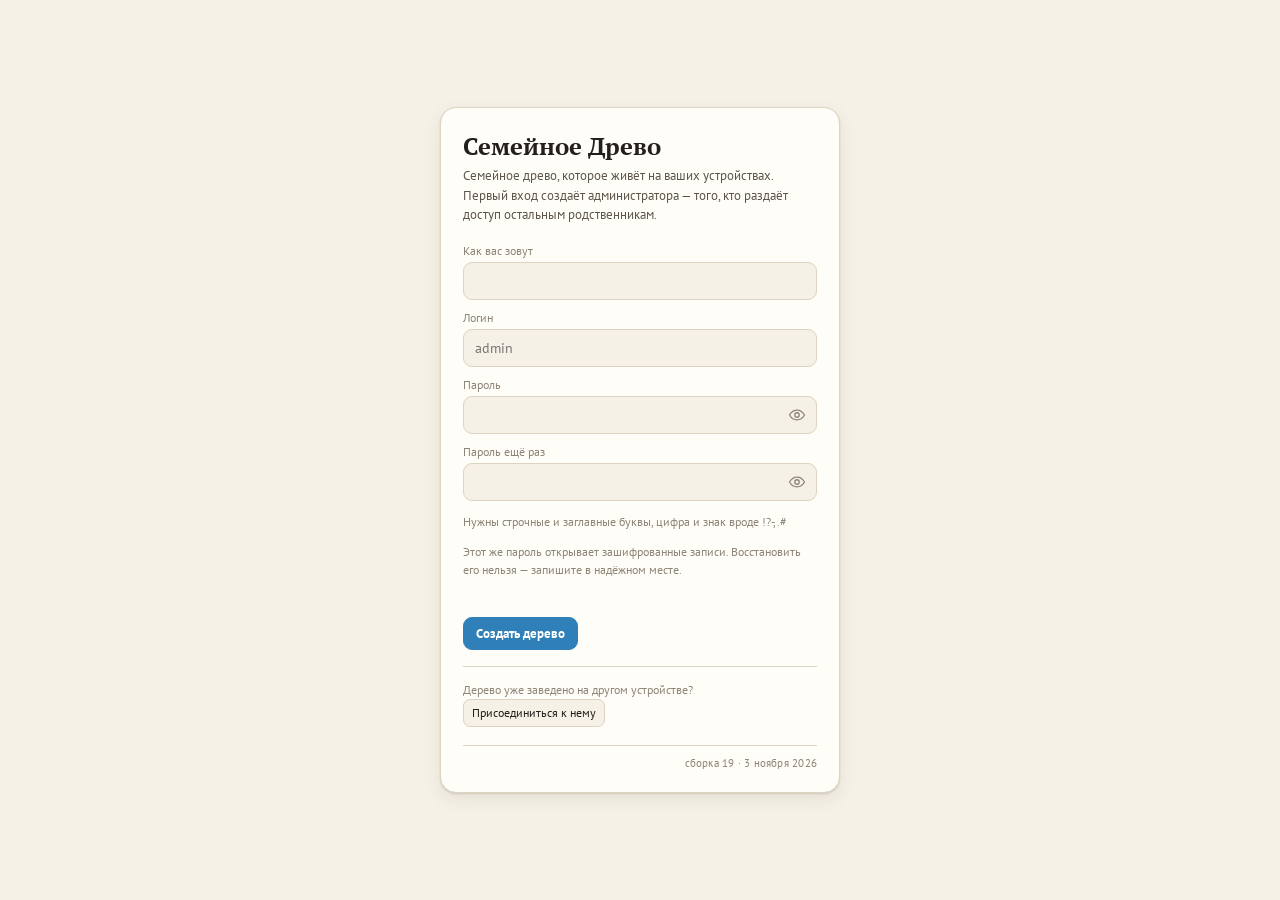
==== commit ac6a79af: "Add files via upload" ====
--- a/index.html
+++ b/index.html
@@ -797,6 +797,10 @@
   background: color-mix(in srgb, var(--warn) 12%, var(--paper-2));
 }
 .sheet-bar .bar-count { flex: 1 1 auto; font-size: 12px; color: var(--ink-soft); min-width: 0; }
+/* сохранять нечего — полоса остаётся на месте, но не бросается в глаза */
+.sheet-bar.quiet { background: var(--paper-2); }
+.sheet-bar.quiet .bar-count { color: var(--ink-faint); }
+.sheet-bar button[disabled] { opacity: .45; pointer-events: none; }
 
 /* ---------- строка «на карте» ---------- */
 .map-row { display: flex; flex-wrap: wrap; gap: 6px; align-items: center; }
@@ -964,7 +968,10 @@
    дружит с масштабированием — картинка прыгала и по краям появлялись полоски. */
 .vw-stage img {
   position: absolute; left: 50%; top: 50%;
-  transform-origin: center center; will-change: transform;
+  transform-origin: center center;
+  /* ширину снимку задаёт просмотрщик — никаких внешних ограничений,
+     иначе картинка то сжимается, то считается заново не в том размере */
+  max-width: none; max-height: none;
   image-rendering: auto; -webkit-user-drag: none; user-select: none;
 }
 .vw-stage video { max-width: 100%; max-height: 100%; background: #000; }
@@ -1227,6 +1234,33 @@
   background: var(--neutral) center/cover no-repeat; border: 1px solid var(--line);
 }
 .fi-on { flex: 0 0 auto; width: 17px; height: 17px; }
+
+/* ---------- кто на снимке ---------- */
+.fe-wrap { position: relative; display: block; max-width: 100%; margin: 0 auto 12px; }
+.fe-wrap img { display: block; max-width: 100%; max-height: 46vh; border-radius: 10px; margin: 0 auto; }
+.fe-box {
+  position: absolute; border: 2px solid var(--warn); border-radius: 6px;
+  box-shadow: 0 0 0 1px rgba(0,0,0,.35); cursor: pointer;
+}
+.fe-box.named { border-color: var(--good); }
+.fe-box b {
+  position: absolute; left: -1px; top: -18px; font-size: 11px; line-height: 16px;
+  padding: 0 5px; border-radius: 5px; background: var(--warn); color: #fff;
+}
+.fe-box.named b { background: var(--good); }
+.fe-list { display: flex; flex-direction: column; gap: 6px; max-height: 34vh; overflow: auto; }
+.fe-row {
+  display: flex; align-items: center; gap: 10px; padding: 6px 8px;
+  border: 1px solid var(--line); border-radius: 10px; background: var(--paper);
+}
+.fe-num {
+  flex: 0 0 auto; width: 20px; height: 20px; border-radius: 50%;
+  background: var(--neutral); color: var(--ink-soft);
+  font-size: 11px; line-height: 20px; text-align: center;
+}
+.fe-cut { flex: 0 0 auto; width: 56px; height: 56px; border-radius: 8px; background: var(--neutral); }
+.fe-main { display: flex; flex-direction: column; gap: 3px; min-width: 0; flex: 1 1 auto; }
+.fe-main select { max-width: 280px; }
 .fi-main { display: flex; flex-direction: column; min-width: 0; flex: 1 1 auto; }
 .fi-name { font-size: 13px; overflow: hidden; text-overflow: ellipsis; white-space: nowrap; }
 .fi-sub { font-size: 11px; color: var(--ink-faint); }
@@ -3239,6 +3273,17 @@
     this.tx = rect.width / 2 - ((box.x1 + box.x2) / 2) * this.scale;
     this.ty = rect.height / 2 - ((box.y1 + box.y2) / 2) * this.scale;
     this.applyTransform();
+  };
+
+  /** Подвести к человеку, не трогая раскладку.
+      Раньше календарь, карта и поиск звали setFocus — и дерево
+      перестраивалось от этого человека, будто нажали «в центр дерева».
+      Человек шёл посмотреть день рождения, а возвращался к другому дереву.
+      Теперь, если он уже нарисован, мы просто подвозим к нему полотно. */
+  Tree.prototype.reveal = function (id) {
+    var есть = this.cards.some(function (c) { return c.id === id; });
+    if (!есть) { this.setFocus(id); return; }
+    this.centerOn(id);
   };
 
   Tree.prototype.centerOn = function (id) {
@@ -5491,15 +5536,217 @@
   global.Faces = Faces;
 })(window);
 </script>
-<script>/* Семейное Древо — разбор папки со снимками.
-
-   Человек указывает папку с фотографиями, программа:
-   1) читает дату съёмки из самого снимка и раскладывает по папкам с годами;
-   2) ищет на снимке лица и предлагает, кто это, сверяясь с теми, кого уже знает;
-   3) показывает всё списком — и только после подтверждения добавляет в дерево.
-
-   Ничего не добавляется молча: ошибиться машина может, и исправлять потом
-   пятьдесят снимков хуже, чем один раз посмотреть список. */
+<script>/* Семейное Древо — узнавание лиц в фоне.
+
+   Человек добавляет снимки и идёт заниматься своими делами. Программа
+   сама, не торопясь, просматривает их: ищет лица и сверяет с теми, кого
+   уже знает по карточкам. Кого узнала уверенно — подписывает; остальное
+   оставляет человеку, кнопка «Кто на снимке» рядом.
+
+   Очередь лежит в памяти устройства. Закрыли программу на середине —
+   при следующем запуске разбор продолжится с того места, где встал.
+   Совсем «во сне», при закрытой вкладке, браузер считать не даёт:
+   страница останавливается вместе с окном. */
+(function (global) {
+  'use strict';
+
+  var S = global.Store;
+
+  var FaceQueue = {
+    ids: [],          // что осталось посмотреть
+    busy: false,
+    halt: false,
+    seen: 0,
+    found: 0,
+
+    key: function () {
+      return 'drevo.faces.todo.' + ((S.session && S.session.userId) || 'me');
+    },
+    load: function () {
+      try { this.ids = JSON.parse(localStorage.getItem(this.key()) || '[]') || []; }
+      catch (e) { this.ids = []; }
+      return this.ids;
+    },
+    keep: function () {
+      try { localStorage.setItem(this.key(), JSON.stringify(this.ids)); } catch (e) {}
+    },
+
+    /** Поставить снимки в очередь. Уже стоящие и уже разобранные пропускаем. */
+    add: function (ids) {
+      var have = {}, self = this;
+      this.ids.forEach(function (i) { have[i] = 1; });
+      (ids || []).forEach(function (id) {
+        var m = S.tree.media[id];
+        if (!m || m.kind !== 'photo' || have[id]) return;
+        have[id] = 1;
+        self.ids.push(id);
+      });
+      this.keep();
+      return this.ids.length;
+    },
+
+    /** Все снимки, которых программа ещё ни разу не смотрела. */
+    addUnscanned: function () {
+      var ids = S.allMedia().filter(function (m) {
+        return m.kind === 'photo' && !m.scanned;
+      }).map(function (m) { return m.id; });
+      this.add(ids);
+      return ids.length;
+    },
+
+    left: function () { return this.ids.length; },
+
+    /** Показать, чем занята, в разделе «Фото и файлы». */
+    say: function (text) {
+      var el = document.getElementById('faceState');
+      if (el) el.textContent = text || '';
+    },
+
+    /** Запустить разбор. Повторный вызов ничего не ломает: очередь одна. */
+    run: function (opts) {
+      var self = this;
+      opts = opts || {};
+      this.load();
+      if (this.busy || !this.ids.length) return Promise.resolve(0);
+      /* Если библиотеки узнавания рядом с программой нет, второй раз за
+         сеанс об этом не напоминаем: снимки всё равно уже добавлены. */
+      if (this.blocked && !opts.loud) return Promise.resolve(0);
+      if (!S.persons().length) return Promise.resolve(0);
+      this.busy = true; this.halt = false;
+      this.seen = 0; this.found = 0;
+
+      this.say('Смотрю лица на снимках: осталось ' + this.ids.length);
+      return global.Faces.ensure(function (t) { self.say(t); }).then(function () {
+        // если программа ещё никого не знает в лицо — знакомим по главным фото
+        if (!global.Faces.known().length) {
+          return global.Faces.learnFromPhotos(function (i, n, who) {
+            self.say('Запоминаю лица из карточек: ' + i + ' из ' + n + ' · ' + who);
+          });
+        }
+      }).then(function () {
+        return self.step();
+      }).then(function () {
+        self.busy = false;
+        self.say('');
+        if (self.found && !opts.quiet) {
+          global.App.toast('Узнала людей на ' + self.found + ' ' +
+            plural(self.found, 'снимке', 'снимках', 'снимках'));
+        } else if (!self.found && opts.loud) {
+          global.App.toast('Знакомых лиц на этих снимках не нашлось');
+        }
+        if (global.App.activeTab === 'photos' && global.Files) global.Files.render();
+        return self.found;
+      }, function (e) {
+        self.busy = false;
+        self.blocked = true;
+        self.say('');
+        if (opts.loud) global.App.toast('Узнавание лиц не вышло: ' + e.message);
+        return 0;
+      });
+    },
+
+    pause: function () { this.halt = true; },
+
+    step: function () {
+      var self = this;
+      if (this.halt || !this.ids.length) return Promise.resolve();
+      var id = this.ids[0];
+      var m = S.tree.media[id];
+      if (!m || m.kind !== 'photo') { this.ids.shift(); this.keep(); return this.next(); }
+      this.say('Смотрю лица: осталось ' + this.ids.length);
+
+      return S.mediaBlob(id).then(function (blob) {
+        if (!blob) throw new Error('файла нет на этом устройстве');
+        return global.Faces.scanBlob(blob);
+      }).then(function (r) {
+        self.applyFaces(m, (r && r.faces) || []);
+        self.seen++;
+      }).catch(function () {
+        /* Не открылся, не расшифровался, нет на устройстве — не беда:
+           помечаем просмотренным, чтобы очередь не ходила по кругу. */
+        m.scanned = true;
+      }).then(function () {
+        self.ids.shift();
+        self.keep();
+        S.save(true);
+        return self.next();
+      });
+    },
+
+    /** Передышка между снимками: страница должна оставаться живой. */
+    next: function () {
+      var self = this;
+      return new Promise(function (go) {
+        var run = function () { go(self.step()); };
+        if (global.requestIdleCallback) global.requestIdleCallback(run, { timeout: 400 });
+        else setTimeout(run, 60);
+      });
+    },
+
+    /** Что нашли на снимке — записать в его карточку. */
+    applyFaces: function (m, faces) {
+      var known = global.Faces.known();
+      // крупные и чёткие лица рассматриваем первыми: по ним ошибиться труднее
+      faces = faces.slice().sort(function (a, b) {
+        return (b.box.w * b.box.h * b.score) - (a.box.w * a.box.h * a.score);
+      });
+      var tags = [], named = [], main = null;
+      faces.forEach(function (f) {
+        var mt = global.Faces.match(f.descriptor, known);
+        var who = (mt && mt.sure) ? mt.personId : '';
+        tags.push({ x: f.box.x, y: f.box.y, w: f.box.w, h: f.box.h, person: who });
+        if (!who) return;
+        if (named.indexOf(who) < 0) named.push(who);
+        var area = f.box.w * f.box.h;
+        if (!main || area > main.area) main = { id: who, area: area };
+      });
+      m.faces = tags;
+      m.scanned = true;
+      m.updated = new Date().toISOString();
+      if (!tags.length || !named.length) return;
+
+      this.found++;
+      /* Снимок отдаём тому, чьё лицо крупнее: обычно он и есть герой кадра.
+         Остальных узнанных записываем в подпись, чтобы групповое фото
+         не потеряло имён. Если у снимка уже есть хозяин — не трогаем. */
+      if (!m.personId && main) {
+        m.personId = main.id;
+        var p = S.person(main.id);
+        if (p) {
+          p.media = p.media || [];
+          if (p.media.indexOf(m.id) < 0) p.media.push(m.id);
+          if (!p.photo) p.photo = m.id;
+          S.log('media', 'Узнала на снимке «' + (m.caption || m.name) + '»: ' +
+            S.fullName(p), main.id);
+        }
+      }
+      if (named.length > 1 && !m.caption) {
+        m.caption = 'На снимке: ' + named.map(function (id) {
+          return S.callName(S.person(id));
+        }).filter(Boolean).join(', ');
+      }
+    }
+  };
+
+  function plural(n, a, b, c) {
+    var m10 = n % 10, m100 = n % 100;
+    if (m10 === 1 && m100 !== 11) return a;
+    if (m10 >= 2 && m10 <= 4 && (m100 < 10 || m100 >= 20)) return b;
+    return c;
+  }
+
+  global.FaceQueue = FaceQueue;
+})(window);
+</script>
+<script>/* Семейное Древо — «Кто на снимке».
+
+   Окно показывает найденные на фотографии лица и даёт каждому имя.
+   Нужно оно в двух случаях: программа никого не узнала (старый снимок,
+   человек снят сбоку, таких лиц она ещё не видела) и программа ошиблась.
+
+   Каждое подтверждённое имя программа запоминает: в следующий раз этого
+   человека она узнает сама, в том числе на других устройствах — отпечатки
+   лиц едут вместе с деревом. */
 (function (global) {
   'use strict';
 
@@ -5507,251 +5754,223 @@
   function esc(s) { return global.TreeView.esc(s); }
   function I(n) { return global.Icon(n); }
 
-  var FaceImport = {
-    view: null,
-    items: [],
-    rejected: {},        // кого человек уже отклонял в этом разборе
-
-    start: function (view) {
-      var self = this;
-      this.view = view;
-      var inp = document.createElement('input');
-      inp.type = 'file';
-      inp.multiple = true;
-      inp.accept = 'image/*';
-      try { inp.webkitdirectory = true; } catch (e) {}
-      inp.addEventListener('change', function () {
-        var files = Array.prototype.slice.call(inp.files || [])
-          .filter(function (f) { return /^image\//.test(f.type) || /\.(jpe?g|png|webp|heic)$/i.test(f.name); });
-        if (!files.length) { global.App.toast('Снимков в папке не нашлось'); return; }
-        self.process(files);
-      });
-      inp.click();
-    },
-
-    process: function (files) {
+  var FaceEdit = {
+    mediaId: null,
+    faces: [],        // {descriptor, box, person}
+    url: null,
+
+    open: function (mediaId, after) {
       var self = this, App = global.App;
-      App.modal('Разбираю снимки',
-        '<p class="note" id="fiState">Готовлюсь…</p>' +
-        '<div class="fi-bar"><div id="fiFill"></div></div>' +
-        '<p class="note" id="fiCount"></p>', []);
-      var state = document.getElementById('fiState');
-      var fill = document.getElementById('fiFill');
-      var count = document.getElementById('fiCount');
-      function say(t) { if (state) state.textContent = t; }
-
-      this.items = [];
-      var known = null;
-
-      global.Faces.ensure(say).then(function () {
-        // если программа ещё никого не знает, знакомим её по главным фото
-        if (!global.Faces.known().length) {
-          return global.Faces.learnFromPhotos(function (i, n, who) {
-            say('Запоминаю лица из карточек: ' + i + ' из ' + n + ' · ' + who);
-          });
-        }
+      var m = S.tree.media[mediaId];
+      if (!m || m.kind !== 'photo') { App.toast('Лица ищутся только на снимках'); return; }
+      this.mediaId = mediaId;
+      this.after = after || function () {};
+      this.faces = [];
+
+      App.modal('Кто на снимке',
+        '<p class="note" id="feState">Смотрю снимок…</p>' +
+        '<div class="fi-bar"><div id="feFill" style="width:40%"></div></div>', []);
+
+      var blob = null;
+      S.mediaBlob(mediaId).then(function (b) {
+        if (!b) throw new Error('Файла нет на этом устройстве — он подтянется при синхронизации');
+        blob = b;
+        return global.Faces.ensure(function (t) {
+          var el = document.getElementById('feState');
+          if (el && t) el.textContent = t;
+        });
       }).then(function () {
-        known = global.Faces.known();
-        var i = 0;
-        function step() {
-          if (i >= files.length) return Promise.resolve();
-          var f = files[i++];
-          if (count) count.textContent = i + ' из ' + files.length + ' · ' + f.name;
-          if (fill) fill.style.width = Math.round(i / files.length * 100) + '%';
-          say('Смотрю снимки…');
-          return Promise.all([
-            global.Faces.shotDate(f),
-            global.Faces.scanBlob(f).catch(function () { return { faces: [] }; })
-          ]).then(function (r) {
-            var date = r[0];
-            var faces = (r[1] && r[1].faces) || [];
-            // крупные и чёткие лица рассматриваем первыми — они надёжнее
-            faces.sort(function (a, b) {
-              return (b.box.w * b.box.h * b.score) - (a.box.w * a.box.h * a.score);
-            });
-            var guesses = faces.map(function (fc) {
-              var m = global.Faces.match(fc.descriptor, known, self.rejected);
-              return { descriptor: fc.descriptor, box: fc.box, match: m };
-            });
-            /* Кому отдать снимок: тому, чьё лицо на нём крупнее — обычно
-               это и есть главный герой кадра. Остальных узнанных запишем
-               в подпись, чтобы групповое фото не потеряло имён. */
-            var named = [], main = null, guess = null;
-            guesses.forEach(function (g) {
-              if (!g.match) return;
-              var area = g.box.w * g.box.h;
-              if (g.match.sure) {
-                if (named.indexOf(g.match.personId) < 0) named.push(g.match.personId);
-                if (!main || area > main.area) main = { g: g, area: area };
-              } else if (!guess || area > guess.area) {
-                guess = { g: g, area: area };     // неуверенную догадку только показываем
-              }
-            });
-            self.items.push({
-              file: f, date: date, faces: guesses,
-              personId: main ? main.g.match.personId : '',
-              distance: main ? main.g.match.distance : (guess ? guess.g.match.distance : null),
-              hint: !main && guess ? guess.g.match.personId : '',
-              named: named,
-              year: date ? date.slice(0, 4) : null
-            });
-            return step();
-          });
-        }
-        return step();
-      }).then(function () {
-        App.closeAllModals();
-        self.review();
-      }, function (e) {
+        return global.Faces.scanBlob(blob);
+      }).then(function (r) {
+        self.url = URL.createObjectURL(blob);
+        global.App._mediaUrls.push(self.url);
+        var known = global.Faces.known();
+        self.faces = ((r && r.faces) || []).map(function (f) {
+          var mt = global.Faces.match(f.descriptor, known);
+          return {
+            descriptor: f.descriptor, box: f.box, score: f.score,
+            person: self.saved(m, f.box) || ((mt && mt.sure) ? mt.personId : ''),
+            hint: (mt && !mt.sure) ? mt.personId : '',
+            distance: mt ? mt.distance : null
+          };
+        }).sort(function (a, b) { return a.box.x - b.box.x; });
+        self.draw(r);
+      }).catch(function (e) {
         App.closeAllModals();
         App.modal('Не получилось', '<p class="note">' + esc(e.message) + '</p>', []);
       });
     },
 
-    /** Список разобранного: что куда ляжет, с возможностью поправить. */
-    review: function () {
+    /** Имя, которое уже стояло у этой рамки раньше. */
+    saved: function (m, box) {
+      var best = '', bestOverlap = 0.3;
+      (m.faces || []).forEach(function (t) {
+        if (!t.person) return;
+        var x1 = Math.max(t.x, box.x), y1 = Math.max(t.y, box.y);
+        var x2 = Math.min(t.x + t.w, box.x + box.w), y2 = Math.min(t.y + t.h, box.y + box.h);
+        if (x2 <= x1 || y2 <= y1) return;
+        var over = (x2 - x1) * (y2 - y1);
+        var all = t.w * t.h + box.w * box.h - over;
+        var k = over / all;
+        if (k > bestOverlap) { bestOverlap = k; best = t.person; }
+      });
+      return best;
+    },
+
+    draw: function (scan) {
       var self = this, App = global.App;
+      var m = S.tree.media[this.mediaId];
       var people = S.persons().slice().sort(function (a, b) {
         return S.fullName(a).localeCompare(S.fullName(b), 'ru');
       });
-      var opts = '<option value="">— ничей, просто в галерею —</option>' + people.map(function (p) {
+      var opts = '<option value="">— не указан —</option>' + people.map(function (p) {
         return '<option value="' + esc(p.id) + '">' + esc(S.fullName(p)) + '</option>';
       }).join('');
 
-      var found = this.items.filter(function (x) { return x.personId; }).length;
-      var years = {};
-      this.items.forEach(function (x) { if (x.year) years[x.year] = (years[x.year] || 0) + 1; });
-      var yearsText = Object.keys(years).sort().map(function (y) {
-        return y + ' (' + years[y] + ')';
-      }).join(', ');
-
-      var body =
-        '<p class="note">Снимков: <b>' + this.items.length + '</b>. Узнано лиц: <b>' + found + '</b>.' +
-        (yearsText ? '<br>Годы съёмки: ' + esc(yearsText) + ' — для них создам папки.' : '') + '</p>' +
-        '<p class="note">Добавятся все отмеченные снимки. У кого лицо узналось — встанет и в карточку ' +
-        'человека; остальные просто лягут в галерею, людей к ним можно выбрать здесь или потом. ' +
-        'Снимите отметку у того, что добавлять не нужно.</p>' +
-        '<div class="btn-row" style="margin:0 0 8px">' +
-        '<button class="btn btn-sm" id="fiAll">Отметить все</button>' +
-        '<button class="btn btn-sm" id="fiNone">Снять все</button></div>' +
-        '<div class="set-row" style="margin:8px 0"><span>Раскладывать по папкам с годами</span>' +
-        '<input type="checkbox" id="fiYears" checked></div>' +
-        '<div class="fi-list">' + this.items.map(function (x, i) {
-          var who = x.personId ? S.person(x.personId) : null;
-          return '<div class="fi-row" data-i="' + i + '">' +
-            '<input type="checkbox" class="fi-on" data-i="' + i + '" checked ' +
-            'title="добавлять этот снимок">' +
-            '<span class="fi-thumb" data-thumb="' + i + '"></span>' +
-            '<span class="fi-main">' +
-            '<span class="fi-name">' + esc(x.file.name) + '</span>' +
-            '<span class="fi-sub">' +
-            (x.date ? 'снято ' + esc(x.date) : 'даты в снимке нет') +
-            ' · лиц: ' + x.faces.length +
-            (x.distance != null ? ' · ' + global.Faces.confidence(x.distance) : '') +
-            (x.hint ? ' · похоже на: ' + esc(S.callName(S.person(x.hint))) + ', проверьте' : '') +
-            (x.named && x.named.length > 1
-              ? ' · на снимке: ' + esc(x.named.map(function (id) {
-                  return S.callName(S.person(id));
-                }).join(', '))
-              : '') +
-            '</span></span>' +
-            '<select class="fi-who" data-i="' + i + '">' + opts + '</select>' +
-            '</div>';
-        }).join('') + '</div>',
-        buttons = [{ text: 'Добавить в дерево', primary: true, fn: function () { self.apply(); } }];
-
-      App.modal('Что нашлось', body, buttons, { wide: true });
-
-      // выставляем выбранных людей и рисуем эскизы
-      this.items.forEach(function (x, i) {
-        var sel = document.querySelector('.fi-who[data-i="' + i + '"]');
-        if (sel) sel.value = x.personId || '';     // догадку не подставляем, только показываем
-        var th = document.querySelector('[data-thumb="' + i + '"]');
-        if (th) {
-          var url = URL.createObjectURL(x.file);
-          th.style.backgroundImage = 'url(' + url + ')';
-          global.App._mediaUrls.push(url);
+      var w = (scan && scan.width) || 1, h = (scan && scan.height) || 1;
+      var boxes = this.faces.map(function (f, i) {
+        return '<span class="fe-box" data-box="' + i + '" style="' +
+          'left:' + (f.box.x / w * 100) + '%;top:' + (f.box.y / h * 100) + '%;' +
+          'width:' + (f.box.w / w * 100) + '%;height:' + (f.box.h / h * 100) + '%">' +
+          '<b>' + (i + 1) + '</b></span>';
+      }).join('');
+
+      var rows = this.faces.length
+        ? this.faces.map(function (f, i) {
+            return '<div class="fe-row" data-i="' + i + '">' +
+              '<span class="fe-num">' + (i + 1) + '</span>' +
+              '<canvas class="fe-cut" data-cut="' + i + '" width="56" height="56"></canvas>' +
+              '<span class="fe-main">' +
+              '<select class="fe-who" data-i="' + i + '">' + opts + '</select>' +
+              '<span class="note">' +
+              (f.hint ? 'похоже на: ' + esc(S.callName(S.person(f.hint))) + ', проверьте'
+                      : f.person ? 'узнан' + (f.distance != null
+                          ? ' · ' + global.Faces.confidence(f.distance) : '')
+                      : 'не узнан') +
+              '</span></span></div>';
+          }).join('')
+        : '<p class="note">Лиц на этом снимке программа не нашла. ' +
+          'Так бывает с мелкими, боковыми и сильно выцветшими фотографиями.</p>';
+
+      App.closeAllModals();
+      App.modal('Кто на снимке',
+        '<div class="fe-wrap"><img src="' + this.url + '" alt="">' + boxes + '</div>' +
+        '<div class="fe-list">' + rows + '</div>' +
+        '<p class="note">Подтверждённые имена программа запоминает и дальше узнаёт ' +
+        'этих людей сама.</p>',
+        this.faces.length
+          ? [{ text: 'Сохранить', primary: true, fn: function () { self.save(); } }]
+          : [],
+        { wide: true });
+
+      /* Рамки лежат в долях от снимка, поэтому обёртка должна быть ровно
+         по картинке. Сама по себе она шире: ширину ей задаёт окно, а
+         картинку ужимает ограничение по высоте — рамки уезжали вправо. */
+      var wrap = document.querySelector('.fe-wrap');
+      var big = wrap && wrap.querySelector('img');
+      if (big) {
+        var поРазмеру = function () {
+          wrap.style.width = big.clientWidth + 'px';
+          wrap.style.height = big.clientHeight + 'px';
+        };
+        if (big.complete && big.clientWidth) поРазмеру();
+        big.addEventListener('load', поРазмеру);
+        if (global.ResizeObserver) {
+          this._ro = new global.ResizeObserver(поРазмеру);
+          this._ro.observe(big);
         }
-      });
-      document.getElementById('fiAll').addEventListener('click', function () {
-        document.querySelectorAll('.fi-on').forEach(function (c) { c.checked = true; });
-      });
-      document.getElementById('fiNone').addEventListener('click', function () {
-        document.querySelectorAll('.fi-on').forEach(function (c) { c.checked = false; });
-      });
-      document.querySelectorAll('.fi-who').forEach(function (sel) {
+      }
+
+      // подставляем выбранных и режем лица для списка
+      this.faces.forEach(function (f, i) {
+        var sel = document.querySelector('.fe-who[data-i="' + i + '"]');
+        if (sel) sel.value = f.person || '';
+        self.cut(i);
+      });
+      document.querySelectorAll('.fe-who').forEach(function (sel) {
         sel.addEventListener('change', function () {
-          var it = self.items[+sel.dataset.i];
-          /* Человек поправил нашу догадку — запоминаем ошибку, чтобы в
-             следующий раз к этому лицу придираться строже. */
-          if (it.personId && it.personId !== sel.value) self.rejected[it.personId] = 1;
-          it.personId = sel.value;
+          self.faces[+sel.dataset.i].person = sel.value;
+          self.markBoxes();
         });
       });
-    },
-
-    apply: function () {
-      var self = this, App = global.App;
-      var byYear = document.getElementById('fiYears');
-      var useYears = !byYear || byYear.checked;
-      /* Добавляем все отмеченные снимки, а не только узнанные: человек
-         отдал папку целиком, и терять из неё фотографии нельзя. Узнанное
-         лицо лишь дополнительно привязывает снимок к карточке человека. */
-      var list = this.items.filter(function (x, i) {
-        var c = document.querySelector('.fi-on[data-i="' + i + '"]');
-        return !c || c.checked;
-      });
-      if (!list.length) { App.toast('Все снимки сняты с отметки — добавлять нечего'); return; }
-
-      App.modal('Добавляю', '<p class="note" id="fiState2">…</p>' +
-        '<div class="fi-bar"><div id="fiFill2"></div></div>', []);
-      var st = document.getElementById('fiState2'), fl = document.getElementById('fiFill2');
-
-      // папки с годами заводим один раз
-      var folders = {};
-      if (useYears) {
-        var have = {};
-        (S.tree.folders && Object.keys(S.tree.folders) || []).forEach(function (id) {
-          have[S.tree.folders[id].name] = id;
+      document.querySelectorAll('[data-box]').forEach(function (b) {
+        b.addEventListener('click', function () {
+          var sel = document.querySelector('.fe-who[data-i="' + b.dataset.box + '"]');
+          if (sel) { sel.focus(); sel.scrollIntoView({ block: 'nearest' }); }
         });
-        list.forEach(function (x) {
-          if (!x.year || folders[x.year]) return;
-          folders[x.year] = have[x.year] || self.view.addFolder(x.year);
-        });
-      }
-
-      var i = 0;
-      (function step() {
-        if (i >= list.length) {
-          S.save();
-          App.closeAllModals();
-          App.tree.render();
-          App.paintTrash();
-          self.view.render();
-          var кЛюдям = list.filter(function (x) { return x.personId; }).length;
-          App.toast('Добавлено снимков: ' + list.length +
-            (кЛюдям ? ', из них к людям: ' + кЛюдям : ''));
-          return;
+      });
+      this.markBoxes();
+    },
+
+    markBoxes: function () {
+      var self = this;
+      document.querySelectorAll('[data-box]').forEach(function (b) {
+        b.classList.toggle('named', !!self.faces[+b.dataset.box].person);
+      });
+    },
+
+    /** вырезать лицо в кружок рядом со списком */
+    cut: function (i) {
+      var f = this.faces[i];
+      var cv = document.querySelector('[data-cut="' + i + '"]');
+      if (!cv || !f) return;
+      var img = new Image();
+      img.onload = function () {
+        var pad = Math.round(f.box.w * 0.15);
+        var sx = Math.max(0, f.box.x - pad), sy = Math.max(0, f.box.y - pad);
+        var sw = Math.min(img.naturalWidth - sx, f.box.w + pad * 2);
+        var sh = Math.min(img.naturalHeight - sy, f.box.h + pad * 2);
+        cv.getContext('2d').drawImage(img, sx, sy, sw, sh, 0, 0, cv.width, cv.height);
+      };
+      img.src = this.url;
+    },
+
+    save: function () {
+      var m = S.tree.media[this.mediaId];
+      if (!m) return;
+      var named = [], main = null;
+      var tags = this.faces.map(function (f) {
+        if (f.person) {
+          // имя подтвердил человек — запоминаем отпечаток, это самый ценный случай
+          global.Faces.remember(f.person, f.descriptor);
+          if (named.indexOf(f.person) < 0) named.push(f.person);
+          var area = f.box.w * f.box.h;
+          if (!main || area > main.area) main = { id: f.person, area: area };
         }
-        var x = list[i++];
-        if (st) st.textContent = i + ' из ' + list.length;
-        if (fl) fl.style.width = Math.round(i / list.length * 100) + '%';
-        var caption = (x.named && x.named.length > 1)
-          ? 'На снимке: ' + x.named.map(function (id) { return S.callName(S.person(id)); }).join(', ')
-          : '';
-        S.addMedia(x.personId, x.file, { date: x.date || '', caption: caption }).then(function (m) {
-          if (useYears && x.year && folders[x.year]) m.folderId = folders[x.year];
-          // запоминаем лицо: в следующий раз узнаем увереннее
-          if (x.personId) x.faces.forEach(function (f) {
-            if (!f.match || f.match.personId === x.personId) global.Faces.remember(x.personId, f.descriptor);
-          });
-          step();
-        }, step);
-      })();
+        return { x: f.box.x, y: f.box.y, w: f.box.w, h: f.box.h, person: f.person };
+      });
+      m.faces = tags;
+      m.scanned = true;
+      m.updated = new Date().toISOString();
+
+      if (main && !m.personId) {
+        m.personId = main.id;
+        var p = S.person(main.id);
+        if (p) {
+          p.media = p.media || [];
+          if (p.media.indexOf(m.id) < 0) p.media.push(m.id);
+          if (!p.photo) p.photo = m.id;
+        }
+      }
+      if (named.length > 1) {
+        m.caption = 'На снимке: ' + named.map(function (id) {
+          return S.callName(S.person(id));
+        }).filter(Boolean).join(', ');
+      }
+      S.log('media', 'Отмечены лица на снимке «' + (m.caption || m.name) + '»',
+        m.personId || '');
+      S.save();
+      global.App.closeAllModals();
+      global.App.toast(named.length
+        ? 'Запомнила: ' + named.map(function (id) { return S.callName(S.person(id)); }).join(', ')
+        : 'Сохранено');
+      global.App.tree.render();
+      if (global.App.activeTab === 'photos' && global.Files) global.Files.render();
+      this.after();
     }
   };
 
-  global.FaceImport = FaceImport;
+  global.FaceEdit = FaceEdit;
 })(window);
 </script>
 <script>/* Семейное Древо — раздел «Фото и файлы».
@@ -5826,6 +6045,90 @@
       S.save();
     },
 
+    /* ---------- добавление ---------- */
+    pickAdd: function (folder) {
+      var self = this;
+      global.App.pickFiles(function (files) { self.addFiles(files, folder); }, { folder: !!folder });
+    },
+
+    /** Положить выбранное в дерево. Папку раскладываем по годам съёмки,
+        а снимки отправляем в очередь на узнавание лиц — она разберёт их
+        потом, не держа человека у экрана. */
+    addFiles: function (files, byYear) {
+      var self = this, App = global.App;
+      var list = Array.prototype.slice.call(files || []).filter(function (f) {
+        // мусор из системных папок брать незачем
+        return f.size > 0 && !/^\./.test(f.name) && f.name !== 'Thumbs.db';
+      });
+      if (!list.length) { App.toast('Файлов не нашлось'); return; }
+
+      App.askAccess(function (acl) {
+        App.modal('Добавляю файлы',
+          '<p class="note" id="afState">Готовлюсь…</p>' +
+          '<div class="fi-bar"><div id="afFill"></div></div>', []);
+        var st = document.getElementById('afState'), fl = document.getElementById('afFill');
+        var added = [], photos = [], folders = {};
+
+        function dates() {
+          if (!byYear) return Promise.resolve({});
+          var out = {}, i = 0;
+          function step() {
+            if (i >= list.length) return Promise.resolve(out);
+            var f = list[i++];
+            if (st) st.textContent = 'Смотрю даты съёмки: ' + i + ' из ' + list.length;
+            if (!/^image\//.test(f.type)) return step();
+            return global.Faces.shotDate(f).then(function (d) {
+              if (d) out[f.name + ':' + f.size] = d;
+              return step();
+            }, step);
+          }
+          return step();
+        }
+
+        dates().then(function (byName) {
+          var have = {};
+          (S.tree.folders && Object.keys(S.tree.folders) || []).forEach(function (id) {
+            have[S.tree.folders[id].name] = id;
+          });
+          var i = 0;
+          function step() {
+            if (i >= list.length) return Promise.resolve();
+            var f = list[i++];
+            if (st) st.textContent = 'Добавляю: ' + i + ' из ' + list.length + ' · ' + f.name;
+            if (fl) fl.style.width = Math.round(i / list.length * 100) + '%';
+            var date = byName[f.name + ':' + f.size] || '';
+            return S.addMedia(self.personId || '', f, { acl: acl, date: date })
+              .then(function (m) {
+                added.push(m.id);
+                if (m.kind === 'photo') photos.push(m.id);
+                var year = date ? date.slice(0, 4) : null;
+                if (byYear && year) {
+                  if (!folders[year]) folders[year] = have[year] || self.addFolder(year);
+                  m.folderId = folders[year];
+                } else if (self.folderId) {
+                  m.folderId = self.folderId;
+                }
+              }, function () {})
+              .then(step);
+          }
+          return step();
+        }).then(function () {
+          S.save();
+          App.closeAllModals();
+          App.tree.render();
+          self.render();
+          var годы = Object.keys(folders).sort();
+          App.toast('Добавлено: ' + added.length + ' ' +
+            plural(added.length, 'файл', 'файла', 'файлов') +
+            (годы.length ? ' · папки: ' + годы.join(', ') : ''));
+          if (photos.length) {
+            global.FaceQueue.add(photos);
+            global.FaceQueue.run();
+          }
+        });
+      });
+    },
+
     /* ---------- что показываем ---------- */
     list: function () {
       var self = this;
@@ -5871,9 +6174,16 @@
       /* Шапка: сперва то, чем пользуются каждый день, остальное — под «⋯».
          Раньше десяток кнопок стоял в ряд и терялось главное. */
       var head = '<div class="files-top">' +
-        (this.personId
-          ? '<button class="btn btn-primary btn-sm" data-act="pickFile">Добавить файлы</button>'
-          : (cur ? '' : '<h2 style="margin:0 10px 0 0">Галерея</h2>')) +
+        (this.personId || cur ? '' : '<h2 style="margin:0 10px 0 0">Галерея</h2>') +
+        /* Одна кнопка на всё добавление: и отдельные файлы, и папка целиком.
+           Раньше папка пряталась в «⋯» отдельным пунктом, и её не находили. */
+        '<div class="menu-wrap">' +
+        '<button class="btn btn-primary btn-sm" id="flAdd">' + I('upload') +
+        ' Добавить файлы</button>' +
+        '<div class="menu" id="flAddMenu" hidden>' +
+        '<button data-ai="files">' + I('upload') + ' Выбрать файлы</button>' +
+        '<button data-ai="folder">' + I('folderPlus') + ' Выбрать папку целиком</button>' +
+        '</div></div>' +
         (cur ? '<button class="btn btn-sm" id="flUp" title="Выйти из папки">' +
                I('up') + ' Все файлы</button>' +
                '<span class="files-here">' + I('folder') + ' ' + esc(cur.name) + '</span>'
@@ -5904,7 +6214,7 @@
             ((self.sort || 'added') === l[0] ? ' class="on"' : '') + '>' + l[1] + '</button>';
         }).join('') +
         '<div class="menu-head">Действия</div>' +
-        '<button data-mi="folderImport">' + I('folderPlus') + ' Добавить папку со снимками</button>' +
+        '<button data-mi="faces">' + I('person') + ' Узнать лица на снимках</button>' +
         '<button data-mi="select">' + I('check') + ' Выбрать несколько</button>' +
         '<button data-mi="saveAll">' + I('download') + ' Скачать всё</button>' +
         '</div></div></div>';
@@ -5921,6 +6231,8 @@
           I('folder') + ' В папку</button>' +
           '<button class="btn btn-sm" id="flMain"' + (nSel === 1 ? '' : ' disabled') + '>' +
           I('star') + ' Главным</button>' +
+          '<button class="btn btn-sm" id="flFaces"' + (nSel ? '' : ' disabled') + '>' +
+          I('person') + ' Узнать лица</button>' +
           '<button class="btn btn-sm" id="flAcl"' + (nSel ? '' : ' disabled') + '>' +
           I('lock') + ' Кому видно</button>' +
           '<button class="btn btn-sm btn-danger" id="flDel"' + (nSel ? '' : ' disabled') + '>' +
@@ -5930,6 +6242,7 @@
         : '';
 
       host.innerHTML = head + '<div id="recState" class="note"></div>' +
+        '<div id="faceState" class="note"></div>' +
         bar + this.foldersHtml() + this.itemsHtml(items, view, tile);
       this.paintThumbs(host);
       this.bind(host);
@@ -6089,6 +6402,36 @@
       var self = this, App = global.App;
       var on = function (sel, fn) { var b = host.querySelector(sel); if (b) b.addEventListener('click', fn); };
 
+      // «Добавить файлы» — меню из двух пунктов
+      var add = host.querySelector('#flAdd'), addMenu = host.querySelector('#flAddMenu');
+      if (add && addMenu) {
+        add.addEventListener('click', function (e) {
+          e.stopPropagation();
+          addMenu.hidden = !addMenu.hidden;
+          if (!addMenu.hidden) {
+            var close = function (ev) {
+              if (addMenu.contains(ev.target)) return;
+              addMenu.hidden = true;
+              document.removeEventListener('click', close);
+            };
+            setTimeout(function () { document.addEventListener('click', close); }, 0);
+          }
+        });
+        addMenu.querySelectorAll('[data-ai]').forEach(function (b) {
+          b.addEventListener('click', function () {
+            addMenu.hidden = true;
+            self.pickAdd(b.dataset.ai === 'folder');
+          });
+        });
+      }
+      on('#flFaces', function () {
+        var ids = self.selected().filter(function (m) { return m.kind === 'photo'; })
+          .map(function (m) { return m.id; });
+        if (!ids.length) { App.toast('Выберите снимки'); return; }
+        if (ids.length === 1) { global.FaceEdit.open(ids[0], function () { self.render(); }); return; }
+        global.FaceQueue.add(ids);
+        global.FaceQueue.run({ loud: true });
+      });
       on('#flWho', function () { self.pickPeople(); });
       on('#flWhoAll', function () { self.people = null; self.render(); });
       on('#flUp', function () { self.folderId = null; self.render(); });
@@ -6221,8 +6564,13 @@
         S.prefs.filesView = mi.slice(5); S.savePrefs(); this.render();
       } else if (mi.indexOf('sort-') === 0) {
         this.sort = mi.slice(5); this.render();
-      } else if (mi === 'folderImport') {
-        global.FaceImport.start(this);
+      } else if (mi === 'faces') {
+        var n = global.FaceQueue.addUnscanned();
+        if (!n && !global.FaceQueue.left()) {
+          App.toast('Все снимки уже просмотрены. Поправить имена можно в самом снимке — кнопка «Кто на снимке».');
+          return;
+        }
+        global.FaceQueue.run({ loud: true });
       } else if (mi === 'select') {
         this.editing = true; this.render();
       } else if (mi === 'saveAll') {
@@ -6425,6 +6773,7 @@
         '<span class="vw-count" id="vwCount"></span>' +
         '<span class="spacer"></span>' +
         '<button class="vw-btn" id="vwInfo" title="Сведения">' + I('info') + '</button>' +
+        '<button class="vw-btn" id="vwFaces" title="Кто на снимке">' + I('person') + '</button>' +
         '<button class="vw-btn" id="vwEdit" title="Изменить">' + I('crop') + '</button>' +
         '<button class="vw-btn" id="vwGet" title="Скачать">' + I('download') + '</button>' +
         '<button class="vw-btn" id="vwStar" title="Сделать главным фото">' + I('star') + '</button>' +
@@ -6492,6 +6841,16 @@
           });
       });
       on('#vwEdit', function () { self.toggleEdit(); });
+      on('#vwFaces', function () {
+        var m = self.cur();
+        if (!m) return;
+        /* Просмотрщик открыт во весь экран, и окно поверх него браузер
+           просто не покажет. Поэтому снимок закрываем, разбираем лица —
+           и возвращаемся к нему же. */
+        var list = self.list.slice();
+        self.close();
+        global.FaceEdit.open(m.id, function () { global.Viewer.open(list, m.id); });
+      });
 
       el.querySelectorAll('[data-ed]').forEach(function (b) {
         b.addEventListener('click', function () { self.editAction(b.dataset.ed); });
@@ -6545,13 +6904,14 @@
     show: function () {
       var self = this, m = this.cur();
       if (!m) return;
-      this.scale = 1; this.tx = 0; this.ty = 0;
+      this.scale = 1; this.tx = 0; this.ty = 0; this._baked = null;
       this.rot = 0; this.flip = false; this.crop = null;
       this.editing = false;
       this.el.querySelector('#vwEditBar').hidden = true;
       this.el.querySelector('#vwTitle').textContent = m.caption || m.name || '';
       this.el.querySelector('#vwCount').textContent = (this.i + 1) + ' из ' + this.list.length;
       this.el.querySelector('#vwEdit').hidden = m.kind !== 'photo';
+      this.el.querySelector('#vwFaces').hidden = m.kind !== 'photo';
       this.el.querySelector('#vwStar').hidden = m.kind !== 'photo';
       var stage = this.el.querySelector('#vwStage');
       stage.innerHTML = '<div class="vw-wait">Открываю…</div>';
@@ -6645,14 +7005,34 @@
     /* ---------- масштаб ----------
        Масштаб считается от настоящего размера снимка, а «вписать» подбирает
        его так, чтобы фотография целиком помещалась в окно. */
-    applyT: function () {
+    /* Размер снимка задаём самой картинке, а не transform. Уменьшенная
+       через transform фотография выглядит мыльной: видеокарта берёт грубую
+       выборку из полного кадра, и мелкие детали смазываются — потому при
+       увеличении резкость будто «возвращалась». Заданная ширина
+       пересчитывается браузером честно, и снимок резкий с первого взгляда.
+       На время жеста (колесо, щипок) оставляем transform — так плавнее, —
+       а через мгновение после него размер пересчитывается. */
+    applyT: function (live) {
       var img = this.el.querySelector('#vwImg');
       if (!img) return;
+      var k = 1, nw = img.naturalWidth, nh = img.naturalHeight;
+      if (nw && nh) {
+        if (!live || this._baked == null) this._baked = this.scale;
+        img.style.width = Math.max(1, Math.round(nw * this._baked)) + 'px';
+        img.style.height = Math.max(1, Math.round(nh * this._baked)) + 'px';
+        k = this.scale / this._baked;
+      }
       img.style.transform = 'translate(-50%,-50%) translate(' + Math.round(this.tx) + 'px,' +
-        Math.round(this.ty) + 'px) scale(' + this.scale + ')' +
+        Math.round(this.ty) + 'px) scale(' + k + ')' +
         ' rotate(' + this.rot + 'deg)' + (this.flip ? ' scaleX(-1)' : '');
       var s = this.el.querySelector('#vwScale');
       if (s) s.textContent = Math.round(this.scale * 100) + '%';
+    },
+    /** довести размер картинки до текущего масштаба, когда жест закончился */
+    bakeSoon: function () {
+      var self = this;
+      clearTimeout(this._bakeT);
+      this._bakeT = setTimeout(function () { self.applyT(); }, 160);
     },
     zoom: function (k, cx, cy) {
       var img = this.el.querySelector('#vwImg');
@@ -6668,7 +7048,8 @@
       this.tx = this.tx - (cx - mx) * (kk - 1);
       this.ty = this.ty - (cy - my) * (kk - 1);
       this.scale = ns;
-      this.applyT();
+      this.applyT(true);
+      this.bakeSoon();
     },
     fit: function () {
       var img = this.el.querySelector('#vwImg');
@@ -6921,7 +7302,10 @@
         return '<button role="tab" data-act="tab" data-tab="' + t[0] + '">' + t[1] + '</button>';
       }).join('') + '</div>' +
       '<div class="sheet-body" id="shBody"></div>' +
-      '<div class="sheet-bar" id="shBar" hidden>' +
+      /* Полоса сохранения стоит всегда. Раньше она появлялась только после
+         правки, и кнопку «Сохранить» просто не находили глазами: человек
+         не знал, записалось введённое или нет. */
+      '<div class="sheet-bar" id="shBar">' +
       '<span class="bar-count"></span>' +
       '<button class="btn btn-sm" data-act="discard">Отменить</button>' +
       '<button class="btn btn-sm btn-primary" data-act="commit">Сохранить</button>' +
@@ -7218,10 +7602,11 @@
     var bar = this.el.querySelector('#shBar');
     if (!bar) return;
     var n = this.pending ? this.pending.length : 0;
-    bar.hidden = !n;
-    if (!n) return;
-    bar.querySelector('.bar-count').textContent =
-      'Не сохранено: ' + n + ' ' + plural(n, 'правка', 'правки', 'правок');
+    bar.classList.toggle('quiet', !n);
+    bar.querySelector('.bar-count').textContent = n
+      ? 'Не сохранено: ' + n + ' ' + plural(n, 'правка', 'правки', 'правок')
+      : 'Всё сохранено';
+    bar.querySelectorAll('button').forEach(function (b) { b.disabled = !n; });
   };
 
   Sheet.prototype.commit = function () {
@@ -7446,21 +7831,6 @@
           self.onChange();
           global.App.paintTrash();
         });
-    },
-    pickFile: function () {
-      var self = this;
-      global.App.pickFiles(function (files) {
-        global.App.askAccess(function (acl) {
-          var queue = Array.prototype.slice.call(files);
-          (function next() {
-            if (!queue.length) { self.renderBody(); self.renderHead(); self.onChange(); return; }
-            S.addMedia(self.personId, queue.shift(), { acl: acl }).then(next, function (e) {
-              self.toast('Файл не добавился: ' + e.message);
-              next();
-            });
-          })();
-        });
-      });
     },
     openMedia: function (btn) { global.App.viewMedia(btn.dataset.id, this); },
     recVoice: function (btn) { this.recordVoice(btn); },
@@ -7866,7 +8236,7 @@
 
   /* Номер сборки. Виден на экране входа — по нему сразу понятно,
      обновилась ли программа на сайте и на телефоне. */
-  var BUILD = '18', BUILD_DATE = '3 ноября 2026';
+  var BUILD = '19', BUILD_DATE = '3 ноября 2026';
 
   /** «90 секунд», «5 мин», «1 ч» — чтобы подпись читалась, а не считалась */
   function everyText(sec) {
@@ -8074,6 +8444,12 @@
       this.startSync();
       this.watchForHistory();
       this.watchInstall();
+      /* Недосмотренные снимки. Программу могли закрыть на середине разбора —
+         очередь пережила закрытие, продолжаем с того же места. Ждём минуту:
+         сначала человек должен увидеть своё дерево, а не крутящийся разбор. */
+      setTimeout(function () {
+        if (global.FaceQueue && global.FaceQueue.load().length) global.FaceQueue.run();
+      }, 60000);
     },
 
     /* ============ показ пароля ============
@@ -8539,13 +8915,19 @@
         var root = S.tree.meta.rootId && S.person(S.tree.meta.rootId)
           ? S.tree.meta.rootId : Object.keys(S.tree.persons)[0];
         if (!root) return;
+        /* Возврат к виду по умолчанию целиком: и точка отсчёта, и
+           расстановка. «В центр дерева» ставит другого человека корнем —
+           эта кнопка отменяет всё, что он наменял. */
+        S.prefs.layout = S.prefs.layout || 'vertical';
+        self.tree.setMode(S.prefs.layout);
+        self.markView();
         self.tree.setFocus(root);
         self.tree.fit(true);
-        self.toast('Дерево снова от начала');
-      });
-      document.getElementById('modalBack').addEventListener('click', function (e) {
-        if (e.target.id === 'modalBack') self.closeModal();
-      });
+        self.toast('Дерево снова по умолчанию');
+      });
+      /* Щелчок мимо окна раньше его закрывал — и набранное в форме
+         пропадало от случайного промаха. Закрывают теперь только крестик,
+         кнопки окна и Esc. */
       document.addEventListener('keydown', function (e) {
         if (e.key === 'Escape') { self.closeModal(); document.getElementById('qResults').hidden = true; }
       });
@@ -8579,7 +8961,7 @@
         b.addEventListener('click', function () {
           var r = res[+b.dataset.i];
           box.hidden = true;
-          if (r.person) { self.showTab('tree'); self.tree.setFocus(r.person.id); self.sheet.open(r.person.id); }
+          if (r.person) { self.showTab('tree'); self.tree.reveal(r.person.id); self.sheet.open(r.person.id); }
         });
       });
       box.querySelectorAll('[data-ph]').forEach(function (el) {
@@ -8853,7 +9235,7 @@
         });
         host.querySelectorAll('[data-id]').forEach(function (b) {
           b.addEventListener('click', function () {
-            self.showTab('tree'); self.tree.setFocus(b.dataset.id); self.sheet.open(b.dataset.id);
+            self.showTab('tree'); self.tree.reveal(b.dataset.id); self.sheet.open(b.dataset.id);
           });
         });
       }
@@ -8940,7 +9322,7 @@
       host.querySelectorAll('.cal-day[data-person]').forEach(function (d) {
         d.addEventListener('click', function () {
           self.showTab('tree');
-          self.tree.setFocus(d.dataset.person);
+          self.tree.reveal(d.dataset.person);
           self.sheet.open(d.dataset.person);
         });
       });
@@ -9064,7 +9446,7 @@
           if (!list.length) return;
           if (list.length === 1) {
             self.showTab('tree');
-            self.tree.setFocus(list[0].person.id);
+            self.tree.reveal(list[0].person.id);
             self.sheet.open(list[0].person.id);
             return;
           }
@@ -9080,7 +9462,7 @@
             b.addEventListener('click', function () {
               self.closeAllModals();
               self.showTab('tree');
-              self.tree.setFocus(b.dataset.go);
+              self.tree.reveal(b.dataset.go);
               self.sheet.open(b.dataset.go);
             });
           });
@@ -9117,7 +9499,7 @@
       box.querySelectorAll('[data-person]').forEach(function (b) {
         b.addEventListener('click', function () {
           self.showTab('tree');
-          self.tree.setFocus(b.dataset.person);
+          self.tree.reveal(b.dataset.person);
           self.sheet.open(b.dataset.person);
         });
       });
@@ -9153,7 +9535,7 @@
       m.onPin = function (pin) {
         self.closeAllModals();
         self.showTab('tree');
-        self.tree.setFocus(pin.personId);
+        self.tree.reveal(pin.personId);
         self.sheet.open(pin.personId);
       };
     },
@@ -9166,7 +9548,7 @@
       var self = this;
       this.map.onPin = function (p) {
         self.showTab('tree');
-        self.tree.setFocus(p.personId);
+        self.tree.reveal(p.personId);
         self.sheet.open(p.personId);
       };
     },
@@ -9364,11 +9746,23 @@
     },
 
     /* ============ медиа ============ */
-    pickFiles: function (cb) {
+    /** Выбор файлов. opts.folder — выбрать папку целиком, со всем,
+        что в ней лежит; вложенные папки тоже попадут. */
+    pickFiles: function (cb, opts) {
+      var self = this;
       var inp = document.createElement('input');
       inp.type = 'file'; inp.multiple = true;
-      inp.accept = 'image/*,audio/*,video/*,.pdf,.doc,.docx,.txt,.rtf';
-      inp.addEventListener('change', function () { if (inp.files.length) cb(inp.files); });
+      if (opts && opts.folder) {
+        /* accept с выбором папки лучше не ставить: часть браузеров на этом
+           показывает пустой список и выбрать нечего. Отсеем лишнее сами. */
+        try { inp.webkitdirectory = true; inp.directory = true; } catch (e) {}
+      } else {
+        inp.accept = 'image/*,audio/*,video/*,.pdf,.doc,.docx,.txt,.rtf';
+      }
+      inp.addEventListener('change', function () {
+        if (inp.files && inp.files.length) cb(inp.files);
+        else self.toast('Ничего не выбрано');
+      });
       inp.click();
     },
     /** Спросить, кому будут видны добавляемые файлы. */
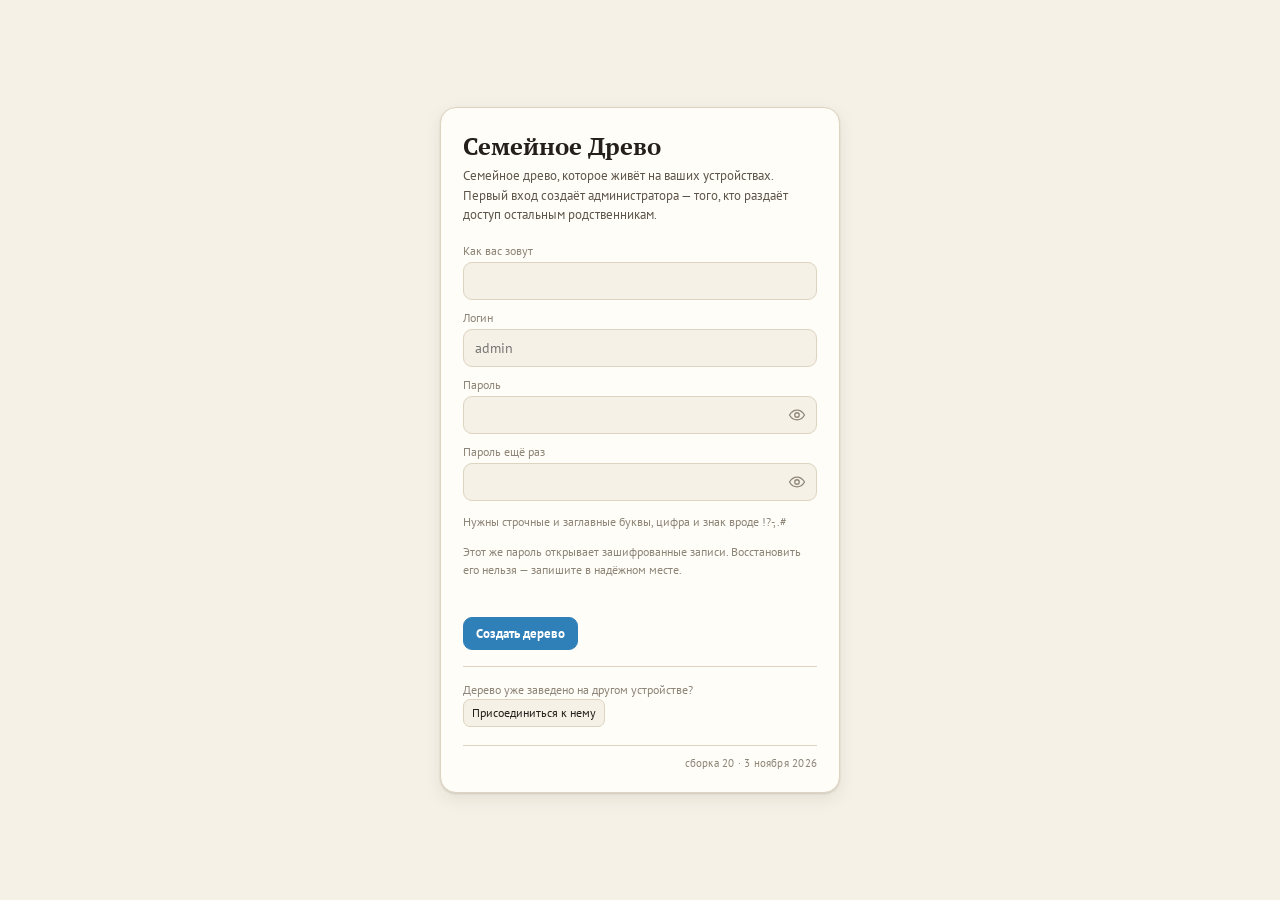
==== commit 8532d296: "Add files via upload" ====
--- a/index.html
+++ b/index.html
@@ -800,7 +800,7 @@
 /* сохранять нечего — полоса остаётся на месте, но не бросается в глаза */
 .sheet-bar.quiet { background: var(--paper-2); }
 .sheet-bar.quiet .bar-count { color: var(--ink-faint); }
-.sheet-bar button[disabled] { opacity: .45; pointer-events: none; }
+
 
 /* ---------- строка «на карте» ---------- */
 .map-row { display: flex; flex-wrap: wrap; gap: 6px; align-items: center; }
@@ -942,15 +942,24 @@
 .viewer {
   position: fixed; inset: 0; z-index: 400; background: #0d0c0b; color: #f2ece1;
   display: grid; grid-template-rows: auto 1fr auto;
+  /* Ширину задаёт экран, а не содержимое. Без этого ряд кнопок сверху
+     растягивал просмотрщик шире телефона, и снимок уезжал за край:
+     «вписан» он был в ту, растянутую, область. */
+  grid-template-columns: minmax(0, 1fr);
+  width: 100vw; max-width: 100vw; overflow: hidden;
   user-select: none;
 }
 .vw-top {
   display: flex; align-items: center; gap: 8px; padding: 8px 12px;
+  min-width: 0; flex-wrap: nowrap;
   padding-top: max(8px, env(safe-area-inset-top, 0px));
   background: rgba(0,0,0,.5); position: relative; z-index: 3;
 }
 .vw-top .spacer { flex: 1 1 auto; }
-.vw-title { font-weight: 700; overflow: hidden; text-overflow: ellipsis; white-space: nowrap; max-width: 46vw; }
+.vw-title {
+  font-weight: 700; overflow: hidden; text-overflow: ellipsis; white-space: nowrap;
+  max-width: 46vw; flex: 0 1 auto; min-width: 0;
+}
 .vw-count { color: #b5ac9d; font-size: 12px; font-family: var(--font-data); }
 .vw-btn {
   border: 0; background: transparent; color: #e8e1d5; padding: 7px; border-radius: 9px;
@@ -962,6 +971,7 @@
 
 .vw-stage {
   position: relative; overflow: hidden; display: grid; place-items: center;
+  min-width: 0; min-height: 0;
   touch-action: none;
 }
 /* Снимок позиционируем сами: браузерное «вписывание» через max-width плохо
@@ -1031,7 +1041,10 @@
   background: #fff; border-radius: 3px; cursor: nwse-resize;
 }
 @media (max-width: 560px) {
-  .vw-title { max-width: 34vw; }
+  .vw-title { max-width: 26vw; }
+  .vw-count { display: none; }
+  .vw-btn { padding: 5px; }
+  .vw-btn .ico { width: 17px; height: 17px; }
   .vw-nav { width: 38px; height: 56px; }
 }
 
@@ -1187,8 +1200,8 @@
 /* ---------- меню «ещё» в разделе файлов ---------- */
 .menu-wrap { position: relative; }
 .menu {
-  position: absolute; right: 0; top: calc(100% + 6px); z-index: 40;
-  min-width: 232px; padding: 6px;
+  position: absolute; right: 0; top: calc(100% + 6px); z-index: 160;
+  min-width: 232px; width: max-content; max-width: min(92vw, 420px); padding: 6px;
   background: var(--paper-2); border: 1px solid var(--line); border-radius: 12px;
   box-shadow: var(--shadow); max-height: 70vh; overflow: auto;
 }
@@ -1197,7 +1210,10 @@
   display: flex; align-items: center; gap: 8px; width: 100%; text-align: left;
   border: 0; background: transparent; color: var(--ink);
   padding: 7px 9px; border-radius: 8px; font-size: 13px;
-}
+  /* название пункта не переносим и не обрезаем — меню шире, чем длиннее текст */
+  white-space: nowrap;
+}
+.menu button .ico { flex: 0 0 auto; }
 .menu button:hover { background: var(--neutral); }
 .menu button.on { background: color-mix(in srgb, var(--accent) 14%, transparent); font-weight: 700; }
 .menu button.danger { color: var(--bad); }
@@ -5231,11 +5247,38 @@
     /** насколько похожими считаем лица: меньше — строже */
     threshold: 0.5,
 
-    /** Путь к библиотеке и моделям рядом с программой. */
-    base: function () {
-      var href = location.href.split('#')[0].split('?')[0];
-      return href.replace(/[^/]*$/, '') + 'face/';
-    },
+    /** Где искать библиотеку и модели.
+        Рядом с программой — главный вариант: так узнавание работает без
+        интернета. Но папку face легко забыть выложить на сайт, а на
+        GitHub Pages программа часто лежит в подпапке — поэтому пробуем
+        несколько мест по очереди, а последним — открытое хранилище
+        библиотеки в интернете. Хоть откуда, лишь бы человек не остался
+        с неработающей кнопкой. */
+    places: function () {
+      var here = location.href.split('#')[0].split('?')[0].replace(/[^/]*$/, '');
+      var out = [{ где: 'рядом с программой', lib: here + 'face/face-api.js', models: here + 'face/model' }];
+      var seg = (location.pathname || '').split('/').filter(Boolean);
+      if (seg.length > 1 && location.origin.indexOf('http') === 0) {
+        var корень = location.origin + '/' + seg[0] + '/face/';
+        out.push({ где: 'в корне сайта', lib: корень + 'face-api.js', models: корень + 'model' });
+      }
+      if (location.origin.indexOf('http') === 0) {
+        out.push({ где: 'в корне сайта', lib: location.origin + '/face/face-api.js',
+                   models: location.origin + '/face/model' });
+      }
+      var cdn = 'https://cdn.jsdelivr.net/npm/@vladmandic/face-api@1.7.15/';
+      out.push({ где: 'из интернета', сеть: true, lib: cdn + 'dist/face-api.js', models: cdn + 'model' });
+      // одинаковые адреса убираем, чтобы не стучаться дважды
+      var было = {};
+      return out.filter(function (x) {
+        if (было[x.lib]) return false;
+        было[x.lib] = 1;
+        return true;
+      });
+    },
+
+    /** Откуда в итоге загрузились — показываем в настройках. */
+    source: '',
 
     /** Подгрузить библиотеку и модели. Возвращает обещание. */
     ensure: function (onProgress) {
@@ -5243,21 +5286,30 @@
       if (this.ready) return Promise.resolve(true);
       if (this.loading) return this.loading;
       var say = onProgress || function () {};
-
-      this.loading = new Promise(function (done, fail) {
-        say('Загружаю распознавание лиц…');
-        var s = document.createElement('script');
-        s.src = self.base() + 'face-api.js';
-        s.onload = function () { done(global.faceapi); };
-        s.onerror = function () {
-          fail(new Error('Не нашлась папка face рядом с программой. ' +
-            'Выложите её на сайт вместе с остальными файлами.'));
-        };
-        document.head.appendChild(s);
-      }).then(function (api) {
-        self.api = api;
+      var места = this.places(), i = 0, беды = [];
+
+      function библиотека() {
+        if (global.faceapi) return Promise.resolve(места[Math.max(0, i - 1)]);
+        if (i >= места.length) {
+          return Promise.reject(new Error('Не удалось загрузить узнавание лиц. ' +
+            'Проверил: ' + беды.join('; ') + '. Папку face нужно выложить на сайт ' +
+            'рядом с программой — она есть в архиве «Сайт.zip».'));
+        }
+        var место = места[i++];
+        say(место.сеть ? 'Загружаю узнавание лиц из интернета…' : 'Загружаю узнавание лиц…');
+        return new Promise(function (ok) {
+          var s = document.createElement('script');
+          s.src = место.lib;
+          s.onload = function () { ok(место); };
+          s.onerror = function () { беды.push(место.lib); ok(null); };
+          document.head.appendChild(s);
+        }).then(function (взяли) { return взяли || библиотека(); });
+      }
+
+      function модели(место, запас) {
+        var api = global.faceapi;
         say('Готовлю модели…');
-        var m = self.base() + 'model';
+        var m = место.models;
         /* Берём «тяжёлые» модели. Лёгкие (tiny) быстрее, но на семейных
            снимках — групповых, старых, снятых сбоку — они пропускают людей
            и хуже выравнивают лицо перед расчётом отпечатка, отчего разные
@@ -5268,7 +5320,22 @@
           api.nets.faceRecognitionNet.loadFromUri(m),
           api.nets.tinyFaceDetector.loadFromUri(m),     // быстрый режим: лёгкий поиск лиц
           api.nets.faceLandmark68TinyNet.loadFromUri(m) // и лёгкая разметка к нему
-        ]);
+        ]).then(function () {
+          self.api = api;
+          self.source = место.где;
+          return true;
+        }, function (e) {
+          беды.push(m);
+          if (!запас.length) throw new Error('Библиотека нашлась, а модели — нет. ' +
+            'Проверил: ' + беды.join('; ') + '. В папке face должна лежать папка model ' +
+            'со всеми файлами из архива «Сайт.zip».');
+          return модели(запас.shift(), запас);
+        });
+      }
+
+      this.loading = библиотека().then(function (место) {
+        var запас = места.filter(function (x) { return x !== место; });
+        return модели(место, запас);
       }).then(function () {
         self.ready = true;
         say('');
@@ -5640,7 +5707,13 @@
         self.busy = false;
         self.blocked = true;
         self.say('');
-        if (opts.loud) global.App.toast('Узнавание лиц не вышло: ' + e.message);
+        /* Молчать нельзя: человек ждёт, что лица разберутся сами, и не
+           поймёт, почему ничего не происходит. Но и повторять одно и то
+           же при каждой папке незачем — говорим один раз за сеанс. */
+        if (opts.loud || !self.toldOnce) {
+          self.toldOnce = true;
+          global.App.toast('Узнавание лиц не вышло: ' + e.message);
+        }
         return 0;
       });
     },
@@ -6398,6 +6471,50 @@
       });
     },
 
+    /* Меню раньше висело на `position:absolute; right:0` внутри кнопки.
+       У кнопки слева (как «Добавить файлы») оно уезжало за левый край, а в
+       карточке человека его обрезала прокрутка. Теперь кладём его по
+       месту кнопки и следим, чтобы целиком попало в окно. */
+    dropdown: function (btn, menu) {
+      var self = this;
+      if (!btn || !menu) return;
+      function place() {
+        var r = btn.getBoundingClientRect();
+        menu.style.position = 'fixed';
+        menu.style.right = 'auto';
+        menu.style.maxHeight = '';
+        var w = menu.offsetWidth, h = menu.offsetHeight;
+        var left = Math.min(Math.max(8, r.left), Math.max(8, global.innerWidth - w - 8));
+        var top = r.bottom + 6;
+        if (top + h > global.innerHeight - 8) {
+          // не влезло снизу — показываем над кнопкой, а совсем некуда — поджимаем
+          if (r.top - 6 > h) top = r.top - h - 6;
+          else { top = 8; menu.style.maxHeight = (global.innerHeight - 16) + 'px'; }
+        }
+        menu.style.left = Math.round(left) + 'px';
+        menu.style.top = Math.round(top) + 'px';
+      }
+      btn.addEventListener('click', function (e) {
+        e.stopPropagation();
+        if (!menu.hidden) { menu.hidden = true; return; }
+        menu.hidden = false;
+        place();
+        var close = function (ev) {
+          if (ev && ev.type === 'click' && menu.contains(ev.target)) return;
+          menu.hidden = true;
+          document.removeEventListener('click', close);
+          global.removeEventListener('resize', close);
+          global.removeEventListener('scroll', close, true);
+        };
+        setTimeout(function () {
+          document.addEventListener('click', close);
+          global.addEventListener('resize', close);
+          global.addEventListener('scroll', close, true);
+        }, 0);
+      });
+      self._place = place;
+    },
+
     bind: function (host) {
       var self = this, App = global.App;
       var on = function (sel, fn) { var b = host.querySelector(sel); if (b) b.addEventListener('click', fn); };
@@ -6405,18 +6522,7 @@
       // «Добавить файлы» — меню из двух пунктов
       var add = host.querySelector('#flAdd'), addMenu = host.querySelector('#flAddMenu');
       if (add && addMenu) {
-        add.addEventListener('click', function (e) {
-          e.stopPropagation();
-          addMenu.hidden = !addMenu.hidden;
-          if (!addMenu.hidden) {
-            var close = function (ev) {
-              if (addMenu.contains(ev.target)) return;
-              addMenu.hidden = true;
-              document.removeEventListener('click', close);
-            };
-            setTimeout(function () { document.addEventListener('click', close); }, 0);
-          }
-        });
+        this.dropdown(add, addMenu);
         addMenu.querySelectorAll('[data-ai]').forEach(function (b) {
           b.addEventListener('click', function () {
             addMenu.hidden = true;
@@ -6439,18 +6545,7 @@
       // меню «ещё»
       var more = host.querySelector('#flMore'), menu = host.querySelector('#flMenu');
       if (more && menu) {
-        more.addEventListener('click', function (e) {
-          e.stopPropagation();
-          menu.hidden = !menu.hidden;
-          if (!menu.hidden) {
-            var close = function (ev) {
-              if (menu.contains(ev.target)) return;
-              menu.hidden = true;
-              document.removeEventListener('click', close);
-            };
-            setTimeout(function () { document.addEventListener('click', close); }, 0);
-          }
-        });
+        this.dropdown(more, menu);
         var size = menu.querySelector('#flSize');
         if (size) {
           size.addEventListener('click', function (e) { e.stopPropagation(); });
@@ -7602,16 +7697,22 @@
     var bar = this.el.querySelector('#shBar');
     if (!bar) return;
     var n = this.pending ? this.pending.length : 0;
+    /* Кнопки остаются рабочими всегда: серая кнопка читается как сломанная,
+       а нажать «Сохранить» лишний раз ничему не вредит. */
     bar.classList.toggle('quiet', !n);
     bar.querySelector('.bar-count').textContent = n
       ? 'Не сохранено: ' + n + ' ' + plural(n, 'правка', 'правки', 'правок')
       : 'Всё сохранено';
-    bar.querySelectorAll('button').forEach(function (b) { b.disabled = !n; });
   };
 
   Sheet.prototype.commit = function () {
     var p = S.person(this.personId);
-    if (!p || !this.hasPending()) { this.pending = []; this.paintBar(); return; }
+    if (!p) return;
+    if (!this.hasPending()) {
+      this.pending = []; this.paintBar();
+      this.toast('Всё уже сохранено');
+      return;
+    }
     this.pending.forEach(function (x) { try { x.apply(); } catch (e) { console.error(e); } });
     this.pending = [];
     S.updatePerson(p.id, {});
@@ -8236,7 +8337,7 @@
 
   /* Номер сборки. Виден на экране входа — по нему сразу понятно,
      обновилась ли программа на сайте и на телефоне. */
-  var BUILD = '19', BUILD_DATE = '3 ноября 2026';
+  var BUILD = '20', BUILD_DATE = '3 ноября 2026';
 
   /** «90 секунд», «5 мин», «1 ч» — чтобы подпись читалась, а не считалась */
   function everyText(sec) {
@@ -10095,8 +10196,9 @@
           '<p class="note"><b>Быстро</b> — втрое быстрее, подходит для сотен снимков сразу, ' +
           'но пропускает мелкие лица и снятые сбоку. Чтобы ошибок не было, в этом режиме ' +
           'программа реже подставляет имя сама и чаще спрашивает вас.</p>' +
-          '<p class="note">Выбор действует для кнопки «Добавить папку со снимками» ' +
-          'в разделе «Фото и файлы».</p></div>' +
+          '<p class="note">Выбор действует для разбора снимков в разделе «Фото и файлы».</p>' +
+          '<div class="btn-row"><button class="btn btn-sm" id="stFaceTest">Проверить, работает ли</button></div>' +
+          '<p class="note" id="stFaceSay"></p></div>' +
           '<div class="set-card"><h3>Сохранить копию</h3>' +
           '<p class="note">Полный архив: дерево в GEDCOM, схема в SVG, все фотографии и файлы. ' +
           'Записи с замком попадают в архив зашифрованными.</p>' +
@@ -10128,6 +10230,20 @@
           '<button class="btn btn-sm" id="imTxt">Из текста</button>' +
           '<button class="btn btn-sm" id="imJson">Из полной копии (ZIP)</button>' +
           '</div></div>';
+        document.getElementById('stFaceTest').addEventListener('click', function () {
+          var say = document.getElementById('stFaceSay');
+          this.disabled = true;
+          say.textContent = 'Проверяю…';
+          global.Faces.ensure(function (t) { if (t) say.textContent = t; }).then(function () {
+            say.innerHTML = 'Узнавание готово. Модели взяты <b>' +
+              esc(global.Faces.source || 'рядом с программой') + '</b>.';
+          }, function (e) {
+            say.innerHTML = '<b>Не вышло.</b> ' + esc(e.message);
+          }).then(function () {
+            var b = document.getElementById('stFaceTest');
+            if (b) b.disabled = false;
+          });
+        });
         document.getElementById('stFaceMode').addEventListener('change', function () {
           p.faceFast = this.value === 'fast';
           S.savePrefs();
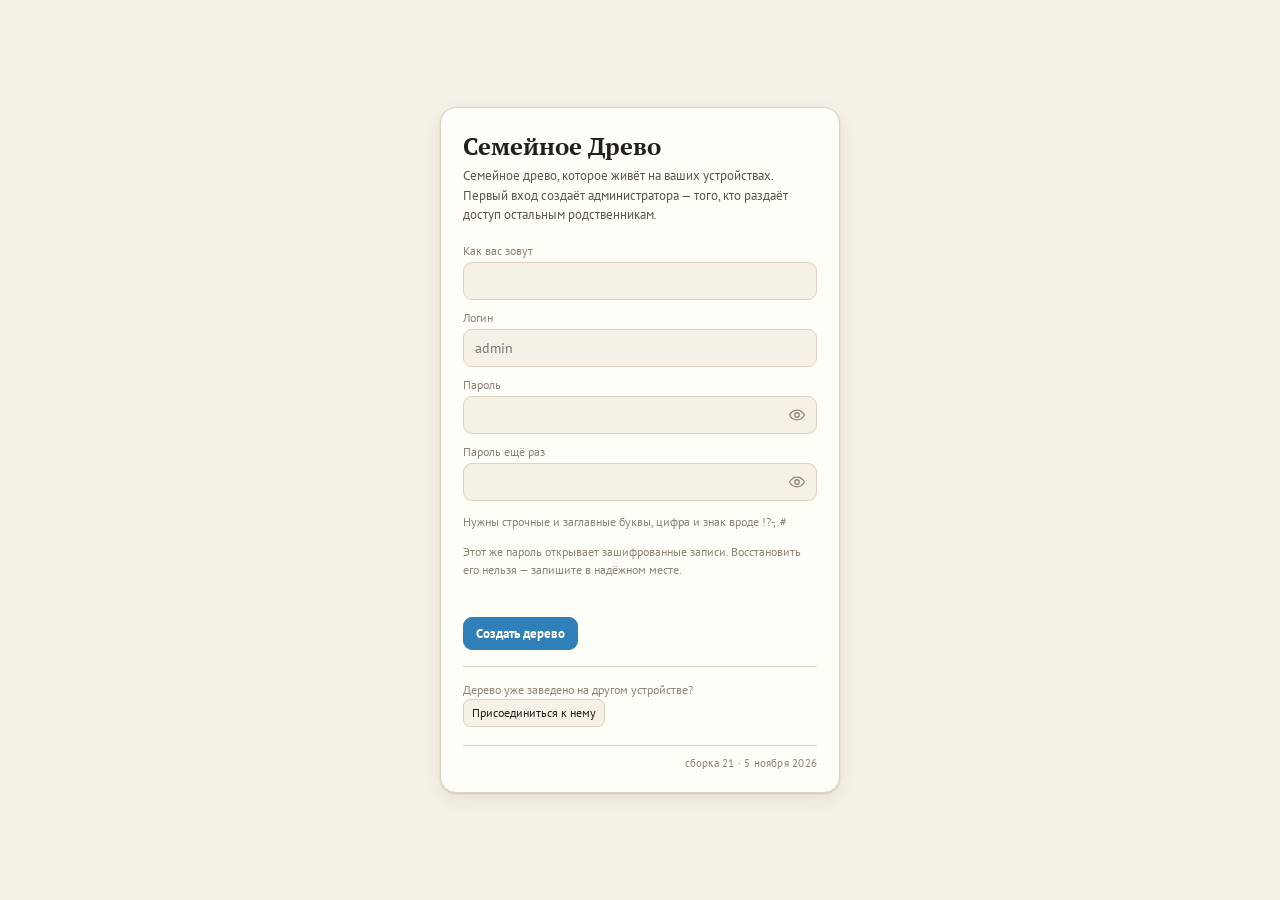
==== commit a30a6bc4: "Add files via upload" ====
--- a/index.html
+++ b/index.html
@@ -3521,6 +3521,13 @@
       var m = raw.match(/^\s*(\d+)\s+(@[^@]+@\s+)?(\w+)\s?(.*)$/);
       if (!m) return;
       var lvl = +m[1], xref = (m[2] || '').trim(), tag = m[3], val = m[4] || '';
+      /* MyHeritage пишет теги с языком: NAME__RU, GIVN__RU, PLAC__RU.
+         Для нас это те же NAME, GIVN, PLAC — иначе из выгрузки
+         Family Tree Builder приезжают люди без единого имени.
+         Там же @ в почте удваивается — возвращаем обратно. */
+      var lang = tag.match(/^(_?[A-Z]+)__[A-Z]{2,3}$/);
+      if (lang) tag = lang[1];
+      if (tag === 'EMAIL') val = val.replace(/@@/g, '@');
       var node = { lvl: lvl, xref: xref, tag: tag, val: val, kids: [] };
       if (lvl === 0) { cur = node; recs.push(node); stack = [node]; return; }
       if (!stack.length) return;
@@ -3548,7 +3555,10 @@
           var sur = (nm.match(/\/([^\/]*)\//) || [])[1] || '';
           var giv = nm.replace(/\/[^\/]*\//, '').trim();
           var gn = kid(nameNode, 'GIVN'), sn = kid(nameNode, 'SURN');
-          p.surname = (sn && sn.val) || sur;
+          var mn = kid(nameNode, '_MARNM');     // фамилия по мужу
+          var род = (sn && sn.val) || sur;
+          if (mn && mn.val && mn.val !== род) { p.surname = mn.val; p.maiden = род; }
+          else p.surname = род;
           var parts = ((gn && gn.val) || giv).split(/\s+/).filter(Boolean);
           p.given = parts[0] || '';
           p.patronymic = parts.slice(1).join(' ');
@@ -3568,6 +3578,19 @@
         }
         var note = kid(r, 'NOTE');
         if (note) p.note = note.val;
+        /* Место жительства: в выгрузке это отдельная запись RESI,
+           внутри которой адрес, почта и телефоны. */
+        kids(r, 'RESI').forEach(function (x) {
+          var место = ((kid(x, 'PLAC') || {}).val || (kid(x, 'ADDR') || {}).val || '').trim();
+          if (место) p.fields.push({ id: U.uid('f'), label: 'Адрес', value: место,
+            type: 'text', acl: { level: 'group', locked: false } });
+          (x.kids || []).forEach(function (k) {
+            if (k.tag === 'EMAIL') p.fields.push({ id: U.uid('f'), label: 'Почта',
+              value: k.val, type: 'email', acl: { level: 'group', locked: false } });
+            if (k.tag === 'PHON') p.fields.push({ id: U.uid('f'), label: 'Телефон',
+              value: k.val, type: 'phone', acl: { level: 'group', locked: false } });
+          });
+        });
         kids(r, 'PHON').forEach(function (x) {
           p.fields.push({ id: U.uid('f'), label: 'Телефон', value: x.val, type: 'phone', acl: { level: 'group', locked: false } });
         });
@@ -8337,7 +8360,7 @@
 
   /* Номер сборки. Виден на экране входа — по нему сразу понятно,
      обновилась ли программа на сайте и на телефоне. */
-  var BUILD = '20', BUILD_DATE = '3 ноября 2026';
+  var BUILD = '21', BUILD_DATE = '5 ноября 2026';
 
   /** «90 секунд», «5 мин», «1 ч» — чтобы подпись читалась, а не считалась */
   function everyText(sec) {
@@ -9034,8 +9057,9 @@
       });
     },
     markView: function () {
+      var layout = (S.prefs || {}).layout || 'vertical';
       document.querySelectorAll('#viewdock [data-view]').forEach(function (b) {
-        b.setAttribute('aria-pressed', b.dataset.view === S.prefs.layout ? 'true' : 'false');
+        b.setAttribute('aria-pressed', b.dataset.view === layout ? 'true' : 'false');
       });
     },
 
@@ -10989,7 +11013,10 @@
         function () {
           incoming.changes = incoming.changes || S.tree.changes || [];
           incoming.tabs = incoming.tabs || S.tree.tabs;
-          incoming.users = incoming.users || S.tree.users || [];
+          /* В выгрузке из чужой программы (GEDCOM, текст) учётных записей нет,
+             и пустой список вытеснял наши: человека выбрасывало из программы
+             с просьбой войти заново, а входить уже было некем. */
+          if (!incoming.users || !incoming.users.length) incoming.users = S.tree.users || [];
           incoming.invites = incoming.invites || [];
           incoming.meta.salt = incoming.meta.salt || S.tree.meta.salt;
           delete incoming.meta.demo;
